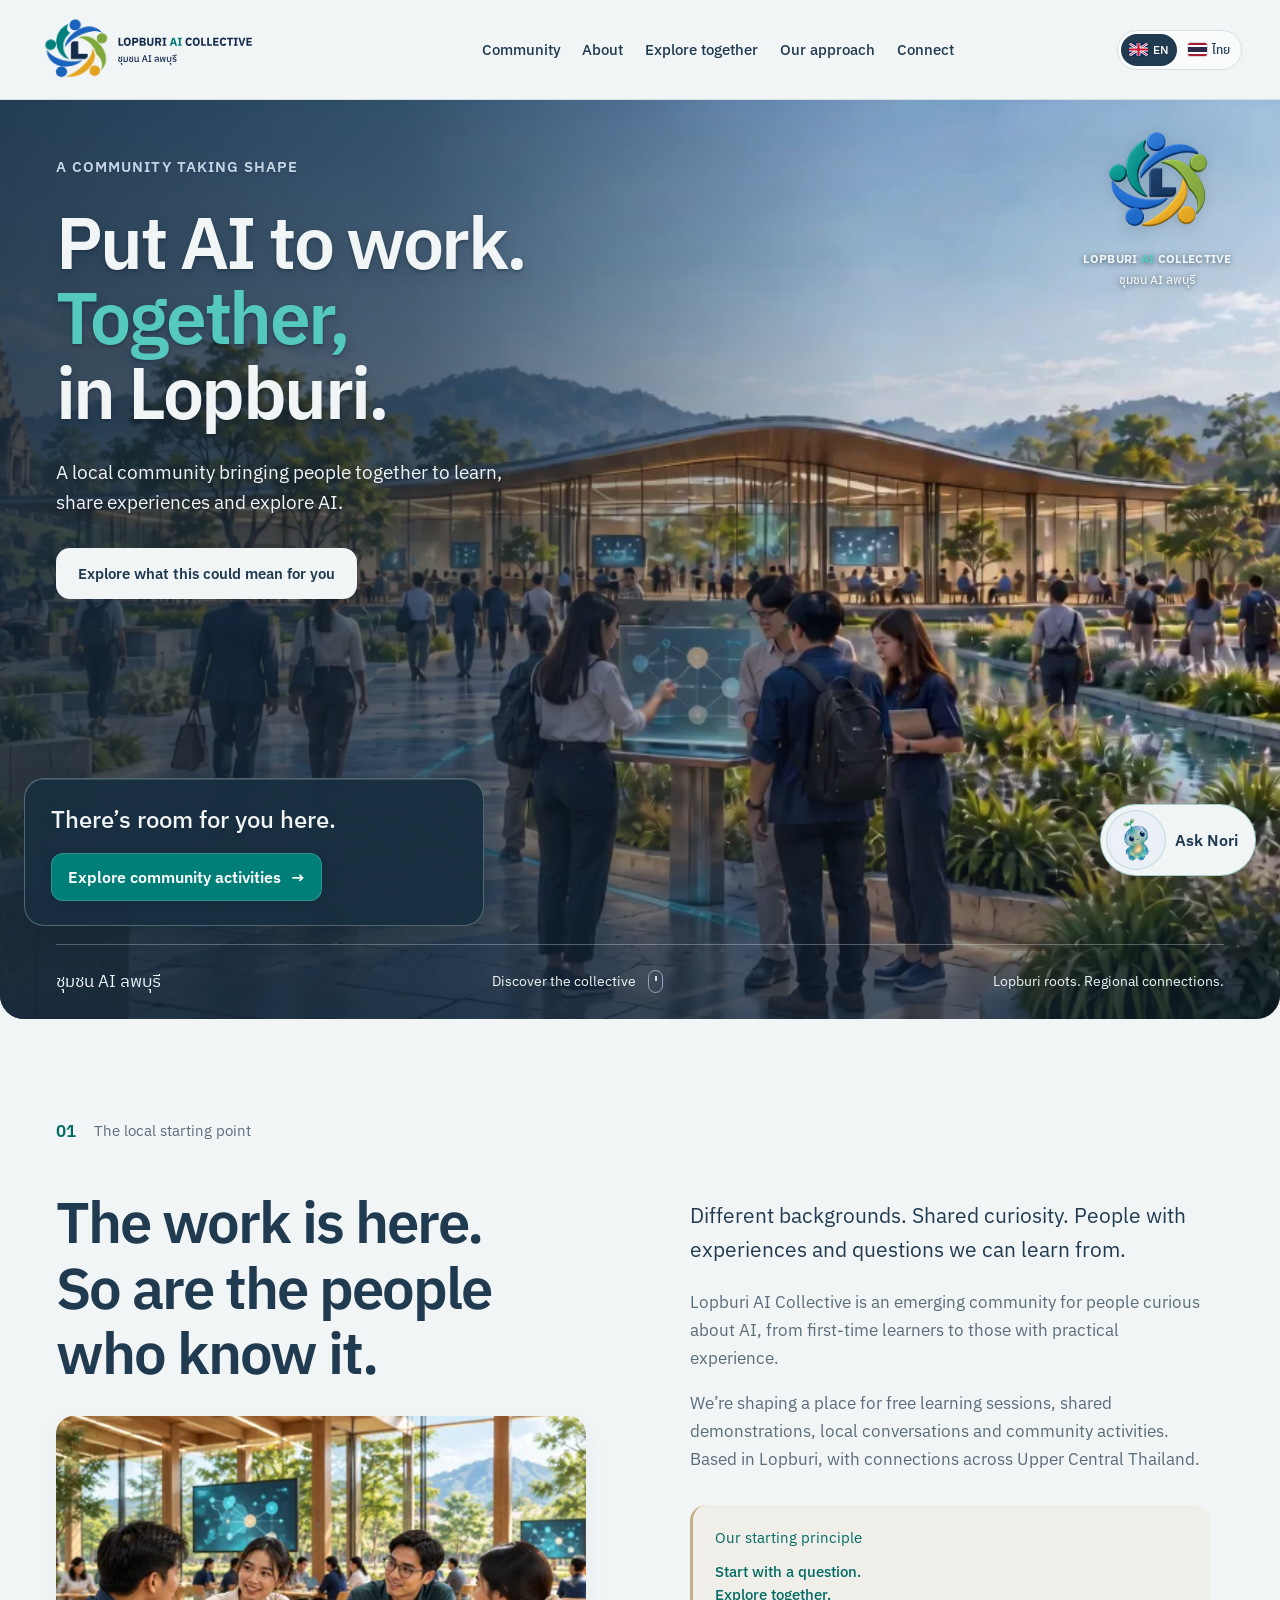
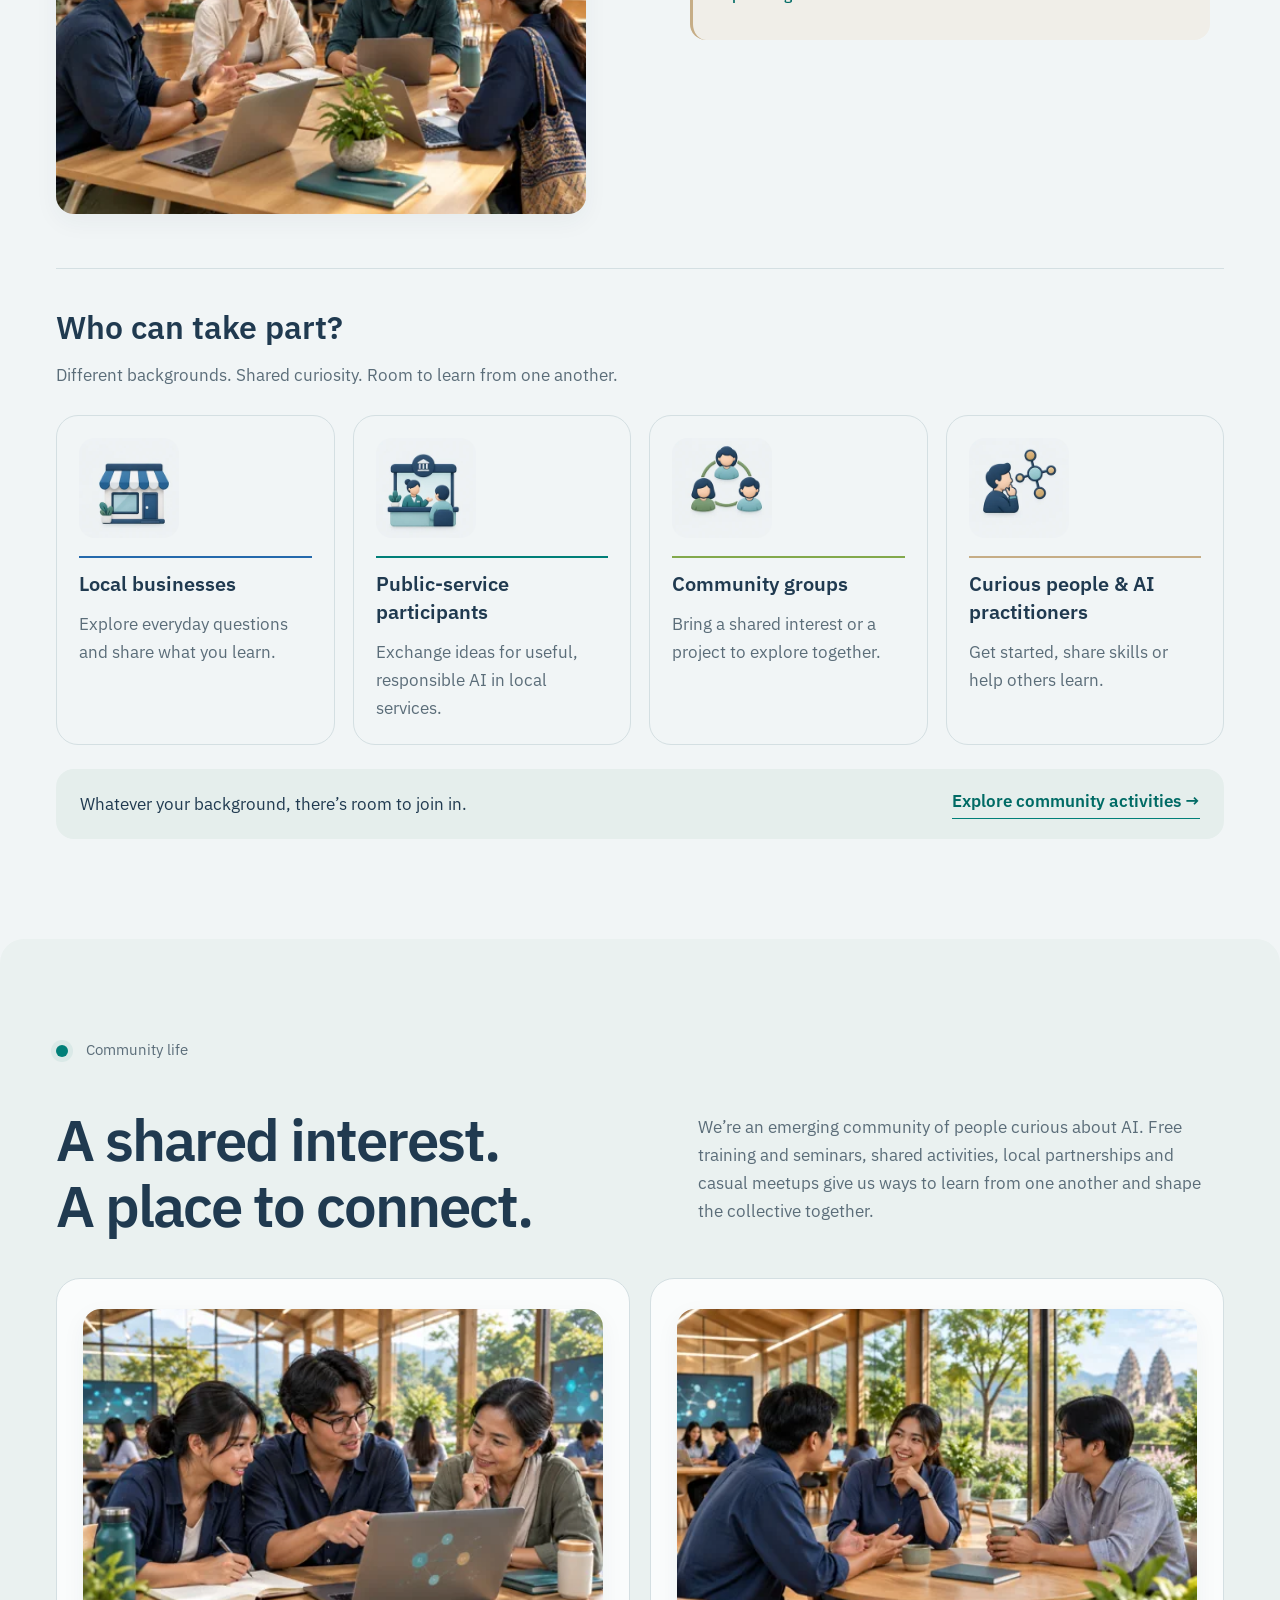
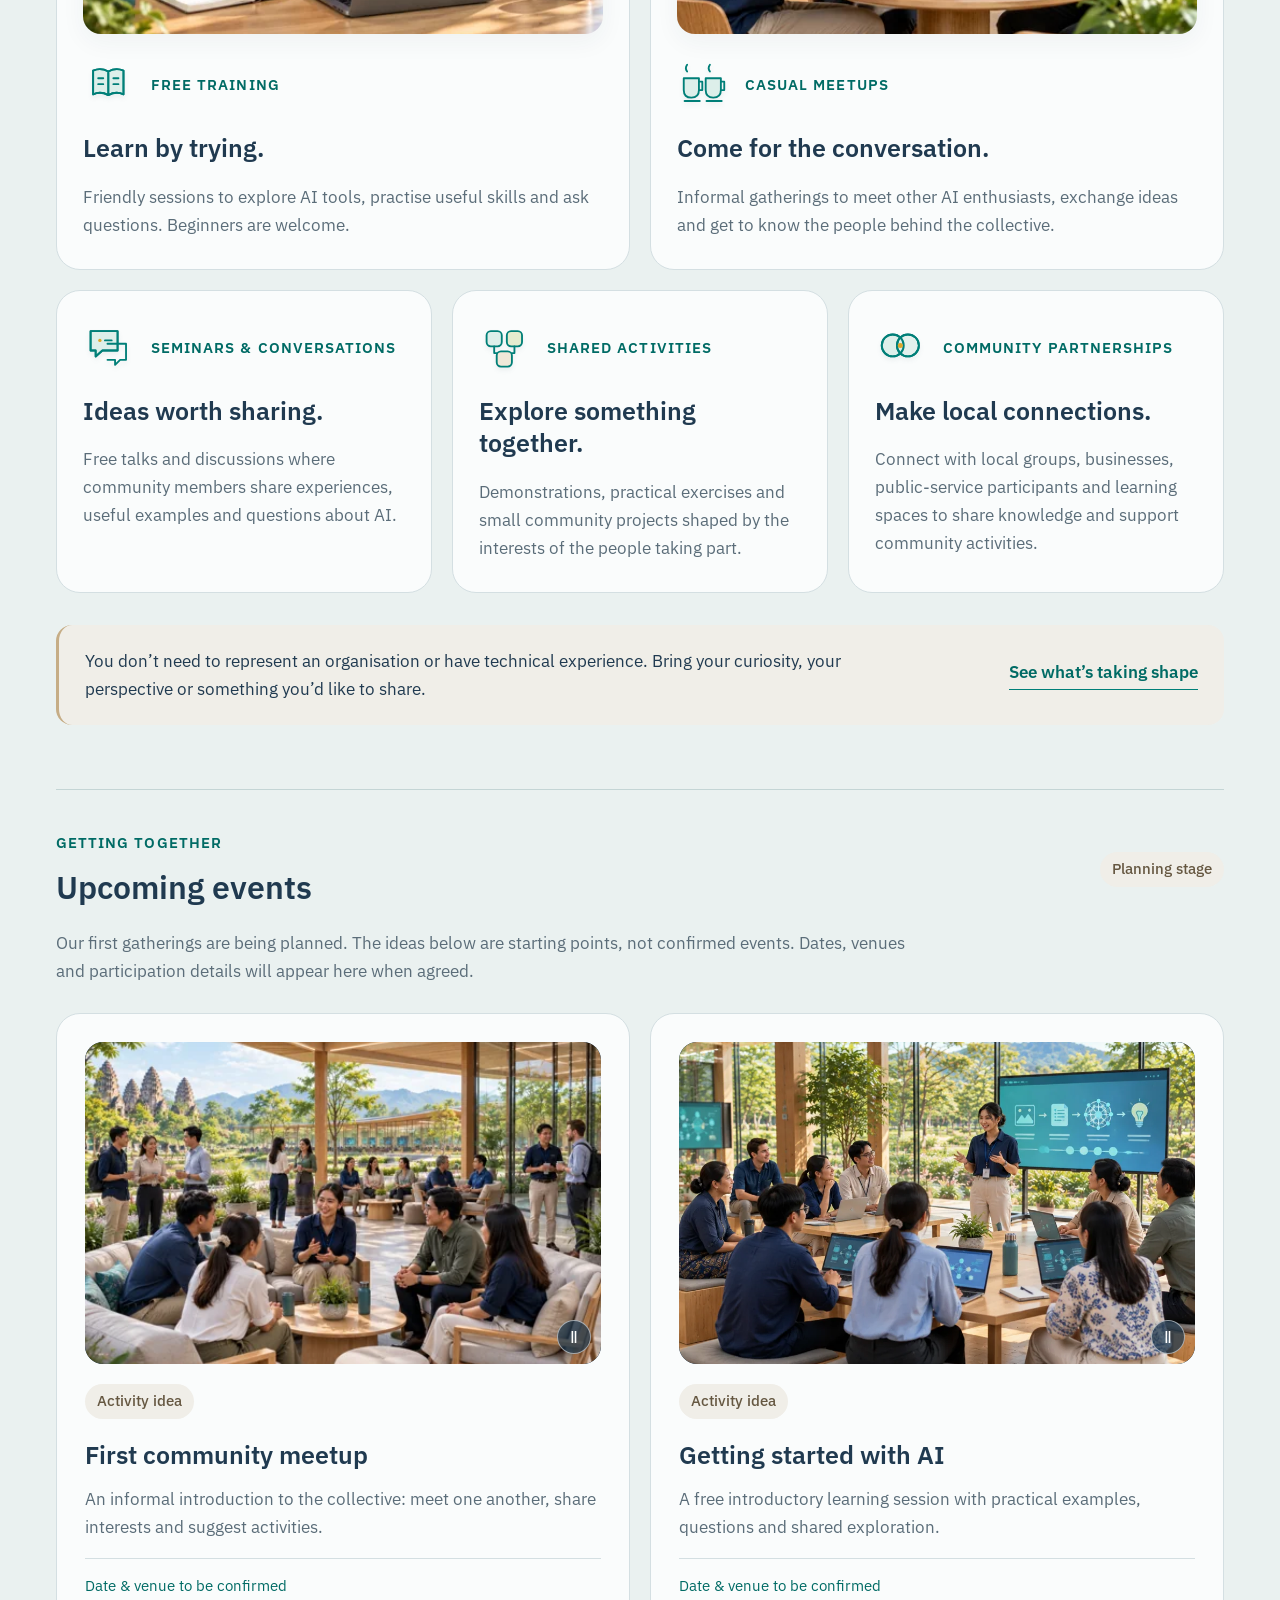
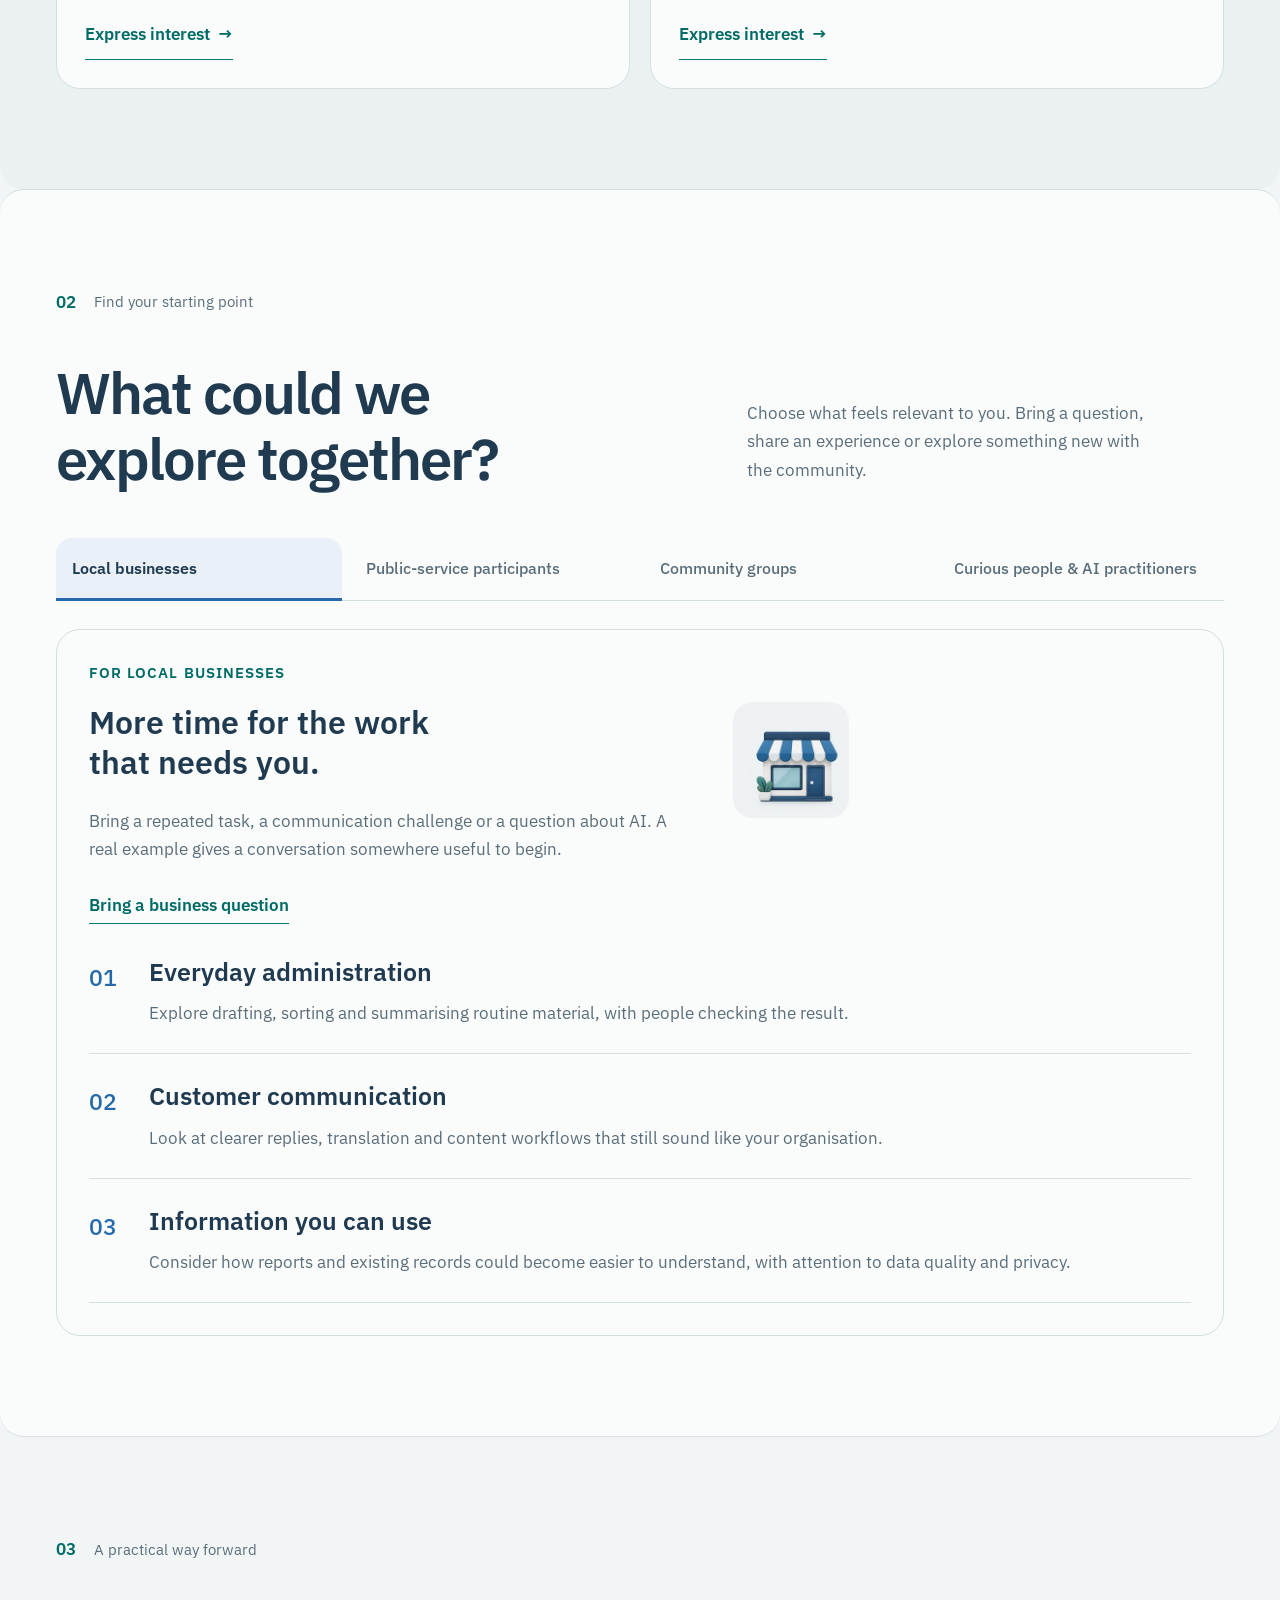
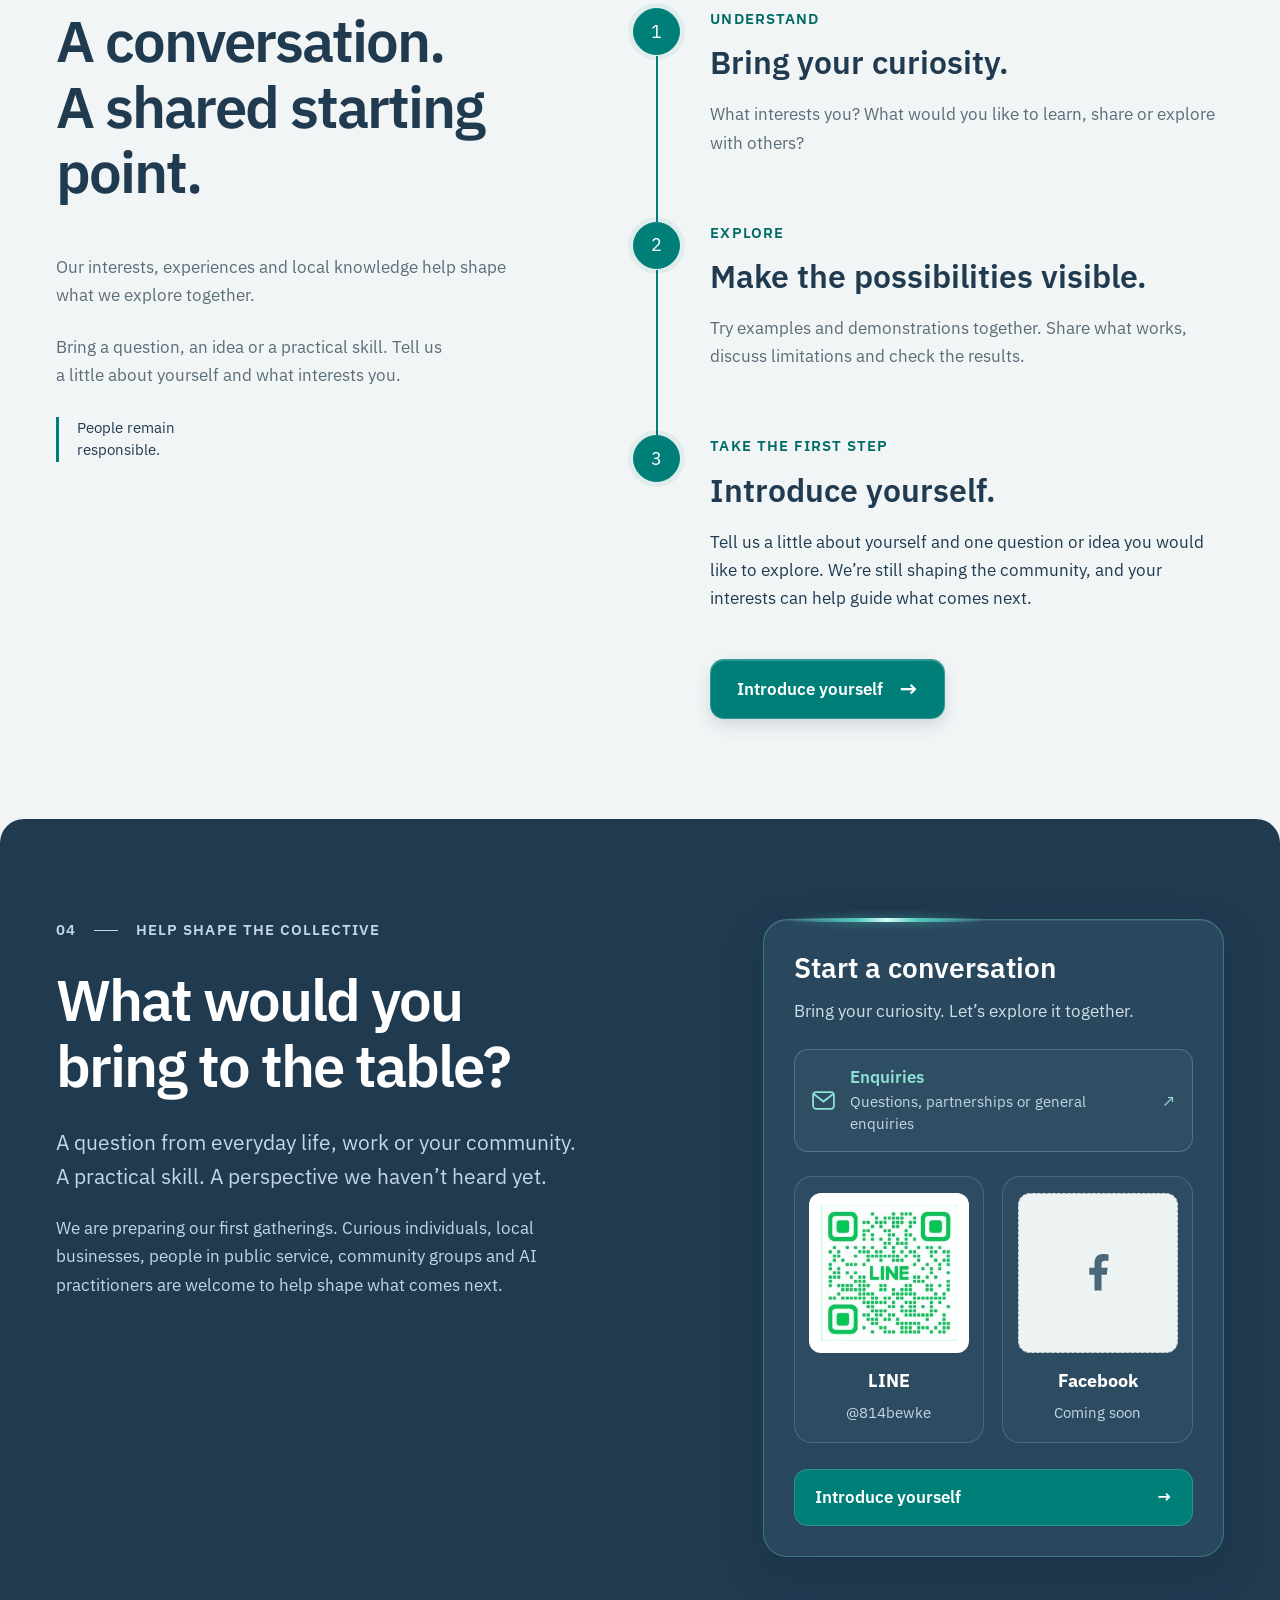
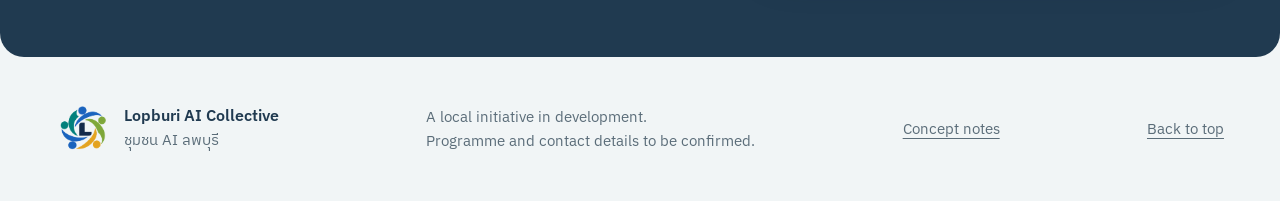
==== index.html @ 7c2ffe08 "Add distinct bilingual enquiries action and email route" ====
<!doctype html>
<!--
# Main website
English/Thai community content, contact dialog and Nori launcher.
Edit this source rather than the standalone review export.
Contact actions prepare email drafts; they do not submit or subscribe visitors.
-->
<html lang="en">
<head>
  <meta charset="utf-8"><meta name="viewport" content="width=device-width,initial-scale=1">
  <meta name="description" content="A working concept for Lopburi AI Collective: a local community connecting business, public service and practical AI experience.">
  <meta name="robots" content="noindex,nofollow"><meta name="theme-color" content="#203A50">
  <title>Lopburi AI Collective — Website concept</title>
  <link rel="icon" href="assets/favicon.svg" type="image/svg+xml"><link rel="stylesheet" href="styles.css?v=12">
  <script id="participation-links" type="application/json">{"business": "", "public": "", "groups": "", "curious": ""}</script>
<script src="script.js" defer></script>
<link rel="stylesheet" href="nori.css">
<script src="nori.js" defer></script>
</head>
<body>
  <a class="skip-link" href="#main"><span data-i18n="copy0">Skip to content</span></a>
  <header class="site-header">
    <a class="brand" href="#top" aria-label="Lopburi AI Collective home"><img src="assets/wordmark-header.svg" width="1600" height="390" alt="Lopburi AI Collective — ชุมชน AI ลพบุรี"><img class="header-symbol" src="assets/footer-symbol.png" width="1254" height="1254" alt=""></a>
    <button class="menu-toggle" aria-expanded="false" aria-controls="navigation"><span data-i18n="copy4">Menu</span></button>
    <nav id="navigation" aria-label="Main navigation"><a href="#community"><span data-i18n="communityNav">Community</span></a><a href="#purpose"><span data-i18n="copy5">About</span></a><a href="#possibilities"><span data-i18n="copy6">Explore together</span></a><a href="#approach"><span data-i18n="copy7">Our approach</span></a><a class="nav-contact" href="#connect"><span data-i18n="copy8">Connect</span></a></nav>
<div class="language-switch" role="group" aria-label="Language / ภาษา"><button type="button" data-language="en" aria-label="English" aria-pressed="true"><svg class="mini-flag" viewBox="0 0 60 40" aria-hidden="true"><rect width="60" height="40" fill="#012169"/><path d="M0 0L60 40M60 0L0 40" stroke="white" stroke-width="8"/><path d="M0 0L60 40M60 0L0 40" stroke="#c8102e" stroke-width="3"/><path d="M30 0V40M0 20H60" stroke="white" stroke-width="12"/><path d="M30 0V40M0 20H60" stroke="#c8102e" stroke-width="7"/></svg><span lang="en">EN</span></button><button type="button" data-language="th" aria-label="ภาษาไทย" aria-pressed="false"><span class="mini-flag thai" aria-hidden="true"></span><span lang="th">ไทย</span></button></div>
  </header>
  <main id="main">
    <div class="hero-journey">
    <section class="hero" id="top" aria-labelledby="hero-title">
      <video class="hero-video" id="hero-video" muted playsinline preload="none" poster="assets/lopburi-ai-hero-v3-poster.webp" aria-hidden="true" tabindex="-1" data-desktop="assets/lopburi-ai-hero-v3-scrub-desktop-hq.mp4" data-mobile="assets/lopburi-ai-hero-v3-scrub-mobile.mp4"></video>
      <div class="hero-inner wrap">
        <div class="hero-copy">
          <p class="eyebrow light"><span data-i18n="copy9">A community taking shape</span></p>
          <h1 id="hero-title"><span class="hero-title-line" data-i18n="heroFirst">Put AI to work.</span><span class="hero-title-line hero-together"><span data-i18n="heroTogether">Together,</span><img class="mobile-relief" src="assets/relief.png" alt="" width="1280" height="1280" aria-hidden="true"></span><span class="hero-title-line" data-i18n="heroLast">in Lopburi.</span></h1>
          <p class="hero-intro"><span data-i18n="copy10">A local community bringing people together to learn, share experiences and explore AI.</span></p>
          <a class="button cream" href="#possibilities"><span data-i18n="copy11">Explore what this could mean for you</span></a>
        </div>
        <div class="hero-art" aria-hidden="true"><img class="relief" src="assets/relief.png" alt="" width="1280" height="1280" fetchpriority="high"><div class="hero-signature"><span class="signature-en" lang="en">LOPBURI <span>AI</span> COLLECTIVE</span><span class="signature-th" lang="th">ชุมชน AI ลพบุรี</span></div></div>
      </div>
      <aside class="hero-arrival" aria-label="Community invitation" hidden><p><span data-i18n="arrivalTitle">There’s room for you here.</span></p><a class="text-link" href="#community"><span data-i18n="arrivalCta">Explore community activities</span> <span aria-hidden="true">→</span></a></aside>
      <div class="hero-bottom wrap"><span lang="th">ชุมชน AI ลพบุรี</span><a href="#purpose"><span data-i18n="copy12">Discover the collective</span> <span class="scroll-cue" aria-hidden="true"></span></a><span><span data-i18n="copy13">Lopburi roots. Regional connections.</span></span></div>
      <div class="hero-motion-controls wrap"><span class="journey-hint"><span data-i18n="copy14">Scroll to step inside</span></span><a class="skip-journey" href="#purpose"><span data-i18n="copy0">Skip to content</span></a><button id="hero-motion" type="button" aria-controls="hero-video" hidden><span data-i18n="copy15">Use still image</span></button><button id="watch-scene" type="button"><span data-i18n="copy16">Watch full scene</span></button></div>
    </section>
    </div>

    <section class="purpose section wrap" id="purpose" aria-labelledby="purpose-title">
      <div class="section-label"><span class="section-number">01</span> <span data-i18n="copy17">The local starting point</span></div>
      <div class="purpose-grid">
        <div class="purpose-visual reveal"><h2 id="purpose-title"><span data-i18n="copy18">The work is here.<br>So are the people<br>who know it.</span></h2><figure class="community-scene"><picture><source media="(max-width:780px)" srcset="assets/community-collaboration-480.webp"><img src="assets/community-collaboration-960.webp" width="960" height="723" alt="Concept illustration of community members sharing ideas around a table in the pavilion." loading="lazy" decoding="async"></picture></figure></div>
        <div class="purpose-copy reveal">
          <p class="lead"><span data-i18n="copy19">Different backgrounds. Shared curiosity. People with experiences and questions we can learn from.</span></p>
          <p><span data-i18n="copy20">Lopburi AI Collective is an emerging community for people curious about AI, from first-time learners to those with practical experience.</span></p>
          <p><span data-i18n="copy21">We’re shaping a place for free learning sessions, shared demonstrations, local conversations and community activities. Based in Lopburi, with connections across Upper Central Thailand.</span></p>
          <div class="purpose-note"><span><span data-i18n="copy22">Our starting principle</span></span><strong><span data-i18n="copy23">Start with a question.<br>Explore together.</span></strong></div>
        </div>
      </div>
      <section class="participation" aria-labelledby="participation-title"><div class="participation-heading reveal"><h3 id="participation-title"><span data-i18n="joinTitle">Who can take part?</span></h3><p><span data-i18n="joinIntro">Different backgrounds. Shared curiosity. Room to learn from one another.</span></p></div><div class="participation-grid"><article class="participation-card reveal category-business" data-participation="business"><img src="assets/invitation-business.webp" width="240" height="240" alt="" loading="lazy" decoding="async"><div><h4><span data-i18n="joinBusiness">Local businesses</span></h4><p><span data-i18n="joinBusinessBody">Explore everyday questions and share what you learn.</span></p></div></article><article class="participation-card reveal category-public" data-participation="public"><img src="assets/invitation-public.webp" width="240" height="240" alt="" loading="lazy" decoding="async"><div><h4><span data-i18n="joinPublic">Public-service participants</span></h4><p><span data-i18n="joinPublicBody">Exchange ideas for useful, responsible AI in local services.</span></p></div></article><article class="participation-card reveal category-groups" data-participation="groups"><img src="assets/invitation-groups.webp" width="240" height="240" alt="" loading="lazy" decoding="async"><div><h4><span data-i18n="joinGroups">Community groups</span></h4><p><span data-i18n="joinGroupsBody">Bring a shared interest or a project to explore together.</span></p></div></article><article class="participation-card reveal category-curious" data-participation="curious"><img src="assets/invitation-curious.webp" width="240" height="240" alt="" loading="lazy" decoding="async"><div><h4><span data-i18n="joinCurious">Curious people & AI practitioners</span></h4><p><span data-i18n="joinCuriousBody">Get started, share skills or help others learn.</span></p></div></article></div><div class="participation-invitation reveal"><p><span data-i18n="joinWelcome">Whatever your background, there’s room to join in.</span></p><a class="text-link" href="#community"><span data-i18n="joinCta">Explore community activities</span> <span aria-hidden="true">→</span></a></div></section>
    </section>

    <section class="community section" id="community" aria-labelledby="community-title">
      <div class="wrap">
        <div class="section-label reveal"><span class="community-dot" aria-hidden="true"></span><span data-i18n="communityLabel">Community life</span></div>
        <div class="section-heading reveal"><h2 id="community-title"><span data-i18n="communityTitle">A shared interest.<br>A place to connect.</span></h2><p><span data-i18n="communityIntro">We’re an emerging community of people curious about AI. Free training and seminars, shared activities, local partnerships and casual meetups give us ways to learn from one another and shape the collective together.</span></p></div>
        <div class="community-grid"><article class="community-card reveal"><figure class="community-scene"><picture><source media="(max-width:780px)" srcset="assets/community-learning-480.webp"><img src="assets/community-learning-960.webp" width="960" height="723" alt="Concept illustration of Thai adults learning together with a laptop and notebook." loading="lazy" decoding="async"></picture></figure><div class="community-card-label"><div class="community-icon" aria-hidden="true"><svg viewBox="0 0 64 64" fill="none" stroke="#007F78" stroke-width="2.2" stroke-linecap="round" stroke-linejoin="round"><path d="M12 15q9-4 18 1v28q-9-5-18-1zm36 0q-9-4-18 1v28q9-5 18-1z" fill="#DDEFEA"/><path d="M12 15q9-4 18 1v28q-9-5-18-1zm36 0q-9-4-18 1v28q9-5 18-1z"/><path d="M18 24h6m-6 7h6m12-7h6m-6 7h6"/></svg></div><p class="eyebrow"><span data-i18n="trainingLabel">Free training</span></p></div><h3><span data-i18n="trainingTitle">Learn by trying.</span></h3><p><span data-i18n="trainingBody">Friendly sessions to explore AI tools, practise useful skills and ask questions. Beginners are welcome.</span></p></article><article class="community-card reveal"><div class="community-card-label"><div class="community-icon" aria-hidden="true"><svg viewBox="0 0 64 64" fill="none" stroke="#007F78" stroke-width="2.2" stroke-linecap="round" stroke-linejoin="round"><path d="M9 12h32v23H23l-8 7v-7H9z" fill="#DDEFEA"/><path d="M9 12h32v23H23l-8 7v-7H9z"/><path d="M29 27h22v19h-7l-6 6v-6h-9"/><circle cx="20" cy="23" r="2" fill="#DDA62A" stroke="none"/><path d="M26 23h8"/></svg></div><p class="eyebrow"><span data-i18n="seminarsLabel">Seminars & conversations</span></p></div><h3><span data-i18n="seminarsTitle">Ideas worth sharing.</span></h3><p><span data-i18n="seminarsBody">Free talks and discussions where community members share experiences, useful examples and questions about AI.</span></p></article><article class="community-card reveal"><div class="community-card-label"><div class="community-icon" aria-hidden="true"><svg viewBox="0 0 64 64" fill="none" stroke="#007F78" stroke-width="2.2" stroke-linecap="round" stroke-linejoin="round"><rect x="9" y="12" width="18" height="18" rx="5" fill="#DDEFEA"/><rect x="33" y="12" width="18" height="18" rx="5" fill="#E4ECCF"/><rect x="21" y="36" width="18" height="18" rx="5" fill="#F0E8D8"/><path d="M18 30v8h3m21-8v8h-3"/></svg></div><p class="eyebrow"><span data-i18n="activitiesLabel">Shared activities</span></p></div><h3><span data-i18n="activitiesTitle">Explore something together.</span></h3><p><span data-i18n="activitiesBody">Demonstrations, practical exercises and small community projects shaped by the interests of the people taking part.</span></p></article><article class="community-card reveal"><div class="community-card-label"><div class="community-icon" aria-hidden="true"><svg viewBox="0 0 64 64" fill="none" stroke="#007F78" stroke-width="2.2" stroke-linecap="round" stroke-linejoin="round"><circle cx="21" cy="29" r="13" fill="#DDEFEA"/><circle cx="39" cy="29" r="13" fill="#DDEFEA" fill-opacity=".7"/><circle cx="21" cy="29" r="13"/><circle cx="39" cy="29" r="13"/><circle cx="30" cy="29" r="3" fill="#DDA62A" stroke="none"/></svg></div><p class="eyebrow"><span data-i18n="partnershipsLabel">Community partnerships</span></p></div><h3><span data-i18n="partnershipsTitle">Make local connections.</span></h3><p><span data-i18n="partnershipsBody">Connect with local groups, businesses, public-service participants and learning spaces to share knowledge and support community activities.</span></p></article><article class="community-card reveal"><figure class="community-scene"><picture><source media="(max-width:780px)" srcset="assets/community-meetup-480.webp"><img src="assets/community-meetup-960.webp" width="960" height="723" alt="Concept illustration of a relaxed community conversation in the pavilion." loading="lazy" decoding="async"></picture></figure><div class="community-card-label"><div class="community-icon" aria-hidden="true"><svg viewBox="0 0 64 64" fill="none" stroke="#007F78" stroke-width="2.2" stroke-linecap="round" stroke-linejoin="round"><path d="M8 24h18v14q0 9-9 9t-9-9zm26 0h18v14q0 9-9 9t-9-9z" fill="#DDEFEA"/><path d="M26 28h4v10h-4M52 28h4v10h-4M12 16q-3-4 0-8m27 8q-3-4 0-8"/><path d="M9 51h18m8 0h18"/></svg></div><p class="eyebrow"><span data-i18n="meetupsLabel">Casual meetups</span></p></div><h3><span data-i18n="meetupsTitle">Come for the conversation.</span></h3><p><span data-i18n="meetupsBody">Informal gatherings to meet other AI enthusiasts, exchange ideas and get to know the people behind the collective.</span></p></article></div>
        <div class="community-welcome reveal"><p><span data-i18n="communityWelcome">You don’t need to represent an organisation or have technical experience. Bring your curiosity, your perspective or something you’d like to share.</span></p><a class="text-link" href="#community-events"><span data-i18n="communityEventsLink">See what’s taking shape</span></a></div>
        <div class="community-events" id="community-events" aria-labelledby="events-title">
          <div class="events-heading reveal"><div><p class="eyebrow"><span data-i18n="eventsLabel">Getting together</span></p><h3 id="events-title"><span data-i18n="eventsTitle">Upcoming events</span></h3></div><span class="planning-badge"><span data-i18n="eventsPlanning">Planning stage</span></span></div>
          <p class="events-note reveal"><span data-i18n="eventsNote">Our first gatherings are being planned. The ideas below are starting points, not confirmed events. Dates, venues and participation details will appear here when agreed.</span></p>
          <div class="event-grid"><article class="event-card reveal"><figure class="community-scene event-scene"><div class="event-media"><video class="event-loop" data-loop-src="assets/event-meetup-loop.mp4" muted loop playsinline preload="none" aria-hidden="true"></video><button class="event-loop-toggle" type="button" aria-label="Pause animation" hidden>Ⅱ</button><picture><source media="(max-width:780px)" srcset="assets/event-meetup-480.webp"><img src="assets/event-meetup-960.webp" width="960" height="723" alt="Concept illustration of a diverse community gathering on the pavilion terrace." loading="lazy" decoding="async"></picture></div></figure><span class="event-status"><span data-i18n="eventIdea">Activity idea</span></span><h4><span data-i18n="firstMeetTitle">First community meetup</span></h4><p><span data-i18n="firstMeetBody">An informal introduction to the collective: meet one another, share interests and suggest activities.</span></p><div class="event-pending"><span data-i18n="eventDetails">Date & venue to be confirmed</span></div><a class="text-link event-interest" href="mailto:lopburiaicollective@gmail.com?subject=Interest%20in%20community%20activities" data-event-interest><span data-i18n="eventInterest">Express interest</span> <span aria-hidden="true">→</span></a></article><article class="event-card reveal"><figure class="community-scene event-scene"><div class="event-media"><video class="event-loop" data-loop-src="assets/event-learning-loop.mp4" muted loop playsinline preload="none" aria-hidden="true"></video><button class="event-loop-toggle" type="button" aria-label="Pause animation" hidden>Ⅱ</button><picture><source media="(max-width:780px)" srcset="assets/event-learning-480.webp"><img src="assets/event-learning-960.webp" width="960" height="723" alt="Concept illustration of a beginner AI learning session led by a Thai facilitator." loading="lazy" decoding="async"></picture></div></figure><span class="event-status"><span data-i18n="eventIdea">Activity idea</span></span><h4><span data-i18n="firstTrainingTitle">Getting started with AI</span></h4><p><span data-i18n="firstTrainingBody">A free introductory learning session with practical examples, questions and shared exploration.</span></p><div class="event-pending"><span data-i18n="eventDetails">Date & venue to be confirmed</span></div><a class="text-link event-interest" href="mailto:lopburiaicollective@gmail.com?subject=Interest%20in%20community%20activities" data-event-interest><span data-i18n="eventInterest">Express interest</span> <span aria-hidden="true">→</span></a></article></div></div></div></section>

    <section class="possibilities section" id="possibilities" aria-labelledby="possibilities-title">
      <div class="wrap">
        <div class="section-label"><span class="section-number">02</span> <span data-i18n="copy28">Find your starting point</span></div>
        <div class="section-heading reveal"><h2 id="possibilities-title"><span data-i18n="copy29">What could we<br>explore together?</span></h2><p><span data-i18n="copy30">Choose what feels relevant to you. Bring a question, share an experience or explore something new with the community.</span></p></div>
        <div class="audience-tabs" role="tablist" aria-label="Community perspectives">
          <button id="tab-business" role="tab" aria-selected="true" aria-controls="panel-business" tabindex="0"><span data-i18n="copy31">Local businesses</span></button>
          <button id="tab-public" role="tab" aria-selected="false" aria-controls="panel-public" tabindex="-1"><span data-i18n="copy32">Public-service participants</span></button>
          <button id="tab-community" role="tab" aria-selected="false" aria-controls="panel-community" tabindex="-1"><span data-i18n="copy33">Community groups</span></button>
<button id="tab-curious" role="tab" aria-selected="false" aria-controls="panel-curious" tabindex="-1"><span data-i18n="curiousTab">Curious people & AI practitioners</span></button>
        </div>
        <div class="audience-panel" id="panel-business" role="tabpanel" aria-labelledby="tab-business" tabindex="0">
          <div class="panel-intro"><img class="panel-category-icon" src="assets/invitation-business.webp" width="240" height="240" alt="" loading="lazy" decoding="async"><p class="eyebrow"><span data-i18n="copy34">For local businesses</span></p><h3><span data-i18n="copy35">More time for the work<br>that needs you.</span></h3><p><span data-i18n="copy36">Bring a repeated task, a communication challenge or a question about AI. A real example gives a conversation somewhere useful to begin.</span></p><a class="text-link" href="#connect"><span data-i18n="copy37">Bring a business question</span></a></div>
          <ol class="use-cases"><li><span class="case-number">01</span><div><h4><span data-i18n="copy38">Everyday administration</span></h4><p><span data-i18n="copy39">Explore drafting, sorting and summarising routine material, with people checking the result.</span></p></div></li><li><span class="case-number">02</span><div><h4><span data-i18n="copy40">Customer communication</span></h4><p><span data-i18n="copy41">Look at clearer replies, translation and content workflows that still sound like your organisation.</span></p></div></li><li><span class="case-number">03</span><div><h4><span data-i18n="copy42">Information you can use</span></h4><p><span data-i18n="copy43">Consider how reports and existing records could become easier to understand, with attention to data quality and privacy.</span></p></div></li></ol>
        </div>
        <div class="audience-panel" id="panel-public" role="tabpanel" aria-labelledby="tab-public" tabindex="0" hidden>
          <div class="panel-intro"><img class="panel-category-icon" src="assets/invitation-public.webp" width="240" height="240" alt="" loading="lazy" decoding="async"><p class="eyebrow"><span data-i18n="copy44">For public service teams</span></p><h3><span data-i18n="copy45">Useful exploration.<br>Clear responsibility.</span></h3><p><span data-i18n="copy46">Begin with a service need and the boundaries that matter. Officers and subject experts can bring the context that a technology demonstration alone cannot provide.</span></p><a class="text-link" href="#connect"><span data-i18n="copy47">Bring a public service question</span></a></div>
          <ol class="use-cases"><li><span class="case-number">01</span><div><h4><span data-i18n="copy48">Accessible public information</span></h4><p><span data-i18n="copy49">Explore clearer explanations, translation and navigation of information already approved for public use.</span></p></div></li><li><span class="case-number">02</span><div><h4><span data-i18n="copy50">Routine internal workflows</span></h4><p><span data-i18n="copy51">Discuss drafting and summarising using permitted material, with review and accountability built into the process.</span></p></div></li><li><span class="case-number">03</span><div><h4><span data-i18n="copy52">Responsible adoption</span></h4><p><span data-i18n="copy53">Compare privacy, reliability and oversight considerations before choosing a small, low-risk experiment.</span></p></div></li></ol>
        </div>
        <div class="audience-panel" id="panel-community" role="tabpanel" aria-labelledby="tab-community" tabindex="0" hidden>
          <div class="panel-intro"><img class="panel-category-icon" src="assets/invitation-groups.webp" width="240" height="240" alt="" loading="lazy" decoding="async"><p class="eyebrow"><span data-i18n="copy54">For community groups</span></p><h3><span data-i18n="copy55">Shared interests.<br>Local possibilities.</span></h3><p><span data-i18n="copy56">Bring a community question or a project idea. Explore how AI might support the people, activities and connections that matter to your group.</span></p><a class="text-link" href="#connect"><span data-i18n="copy57">Share a community idea</span></a></div>
          <ol class="use-cases"><li><span class="case-number">01</span><div><h4><span data-i18n="copy58">Community communication</span></h4><p><span data-i18n="copy59">Explore translation, information access and the routine coordination work that uses volunteer time.</span></p></div></li><li><span class="case-number">02</span><div><h4><span data-i18n="copy60">Planning activities together</span></h4><p><span data-i18n="copy61">Try ideas for organising gatherings, preparing useful materials and making participation easier.</span></p></div></li><li><span class="case-number">03</span><div><h4><span data-i18n="copy62">Small community projects</span></h4><p><span data-i18n="copy63">Start with a shared local question and explore a small project using non-sensitive sample material.</span></p></div></li></ol>
        </div><div class="audience-panel" id="panel-curious" role="tabpanel" aria-labelledby="tab-curious" tabindex="0" hidden><div class="panel-intro"><img class="panel-category-icon" src="assets/invitation-curious.webp" width="240" height="240" alt="" loading="lazy" decoding="async"><p class="eyebrow"><span data-i18n="curiousLabel">For beginners and experienced members</span></p><h3><span data-i18n="curiousTitle">Start with curiosity.<br>Learn by sharing.</span></h3><p><span data-i18n="curiousBody">You do not need a technical background. Ask a first question, practise alongside others or share a skill that helps someone get started.</span></p><a class="text-link" href="#community-events"><span data-i18n="curiousCta">Find a learning activity</span></a></div><ol class="use-cases"><li><span class="case-number">01</span><div><h4><span data-i18n="curiousOne">Getting started</span></h4><p><span data-i18n="curiousOneBody">Try everyday AI tools in friendly sessions, with time for questions and checking the results.</span></p></div></li><li><span class="case-number">02</span><div><h4><span data-i18n="curiousTwo">Sharing practical skills</span></h4><p><span data-i18n="curiousTwoBody">Bring a useful example, explain what you learned and help another member try it.</span></p></div></li><li><span class="case-number">03</span><div><h4><span data-i18n="curiousThree">Exploring and experimenting</span></h4><p><span data-i18n="curiousThreeBody">Explore a demonstration or a small prototype together, including its limits and where human judgement matters.</span></p></div></li></ol></div>
      </div>
    </section>

    <section class="approach section wrap" id="approach" aria-labelledby="approach-title">
      <div class="section-label"><span class="section-number">03</span> <span data-i18n="copy64">A practical way forward</span></div>
      <div class="approach-grid">
        <div class="approach-heading reveal"><h2 id="approach-title"><span data-i18n="copy65">A conversation.<br>A shared starting point.</span></h2><p><span data-i18n="copy66">Our interests, experiences and local knowledge help shape what we explore together.</span></p><p class="approach-invite"><span data-i18n="contactInvite">Bring a question, an idea or a practical skill. Tell us a little about yourself and what interests you.</span></p><button class="button teal" type="button" data-contact-open><span data-i18n="contactCTA">Introduce yourself</span></button><div class="approach-stamp"><span data-i18n="copy67">People remain<br>responsible.</span></div></div>
        <ol class="journey">
          <li class="reveal"><span class="journey-index">1</span><div><p class="eyebrow"><span data-i18n="copy68">Understand</span></p><h3><span data-i18n="copy69">Bring your curiosity.</span></h3><p><span data-i18n="copy70">What interests you? What would you like to learn, share or explore with others?</span></p></div></li>
          <li class="reveal"><span class="journey-index">2</span><div><p class="eyebrow"><span data-i18n="copy71">Explore</span></p><h3><span data-i18n="copy72">Make the possibilities visible.</span></h3><p><span data-i18n="copy73">Try examples and demonstrations together. Share what works, discuss limitations and check the results.</span></p></div></li>
          <li class="reveal"><span class="journey-index">3</span><div><p class="eyebrow"><span data-i18n="copy74">Take the first step</span></p><h3><span data-i18n="copy75">Introduce yourself.</span></h3><p><span data-i18n="copy76">Tell us a little about yourself and one question or idea you would like to explore. We’re still shaping the community, and your interests can help guide what comes next.</span></p><button class="button teal step-contact" type="button" data-contact-open><span data-i18n="contactCTA">Introduce yourself</span></button></div></li>
        </ol>
      </div>
    </section>

    <section class="invitation section" id="connect" aria-labelledby="connect-title">
      <div class="wrap invitation-grid">
        <div class="reveal"><p class="eyebrow light">04 <span class="small-rule"></span> <span data-i18n="copy77">Help shape the collective</span></p><h2 id="connect-title"><span data-i18n="copy78">What would you<br>bring to the table?</span></h2><p class="invite-intro"><span data-i18n="copy79">A question from everyday life, work or your community. A practical skill. A perspective we haven’t heard yet.</span></p><p><span data-i18n="copy80">We are preparing our first gatherings. Curious individuals, local businesses, people in public service, community groups and AI practitioners are welcome to help shape what comes next.</span></p></div>
        <div class="contact-detail reveal contact-raised"><h3><span data-i18n="copy81">Start a conversation</span></h3><p class="raised-welcome"><span data-i18n="contactRaisedWelcome">Bring your curiosity. Let’s explore it together.</span></p><a class="raised-email enquiries-action" href="mailto:lopburiaicollective+enquiries@gmail.com?subject=Lopburi%20AI%20Collective%20%E2%80%94%20Enquiry"><svg viewBox="0 0 24 24" aria-hidden="true"><rect x="2" y="4" width="20" height="16" rx="3"/><path d="m3 6 9 7 9-7"/></svg><span><strong data-i18n="enquiriesTitle">Enquiries</strong><small data-i18n="enquiriesDescription">Questions, partnerships or general enquiries</small></span><span aria-hidden="true">↗</span></a><div class="raised-socials"><a class="raised-social line-contact" href="https://line.me/R/ti/p/%40814bewke" aria-label="Open Lopburi AI Collective on LINE / เปิด LINE ของชุมชน AI ลพบุรี"><div class="line-qr-frame"><img src="assets/line-qr.png" width="216" height="216" alt="" loading="lazy"></div><strong>LINE</strong><small>@814bewke</small></a><div class="raised-social facebook-contact" data-facebook-card><div class="facebook-icon-frame"><svg viewBox="0 0 24 24" aria-hidden="true"><path fill="currentColor" d="M14 22v-9h3l.5-4H14V7c0-1.2.4-2 2-2h2V1.5c-.5-.1-1.8-.3-3.2-.3C11.5 1.2 10 3.2 10 6.7V9H7v4h3v9z"/></svg></div><strong>Facebook</strong><small><span data-i18n="facebookComing">Coming soon</span></small></div></div><button class="button raised-introduction" id="brief-button"><span data-i18n="copy85">Introduce yourself</span><span aria-hidden="true">→</span></button></div>
      </div>
    </section>
  </main>
  <footer class="site-footer wrap reveal"><a class="footer-brand" href="#top" aria-label="Lopburi AI Collective — back to top"><img src="assets/footer-symbol.png" width="1254" height="1254" alt=""><span class="footer-brand-names"><strong lang="en">Lopburi AI Collective</strong><span lang="th">ชุมชน AI ลพบุรี</span></span></a><p><span data-i18n="copy86">A local initiative in development.<br>Programme and contact details to be confirmed.</span></p><a href="proposal.html"><span data-i18n="copy87">Concept notes</span></a><a href="#top"><span data-i18n="copy88">Back to top</span></a></footer>
  <dialog id="scene-dialog" aria-labelledby="scene-title">
    <form method="dialog" class="dialog-head"><button aria-label="Close scene"><span data-i18n="copy89">Close</span></button></form>
    <h2 id="scene-title"><span data-i18n="copy90">Step into the collective</span></h2>
    <video id="full-scene" controls playsinline preload="none" poster="assets/lopburi-ai-hero-v3-poster.webp" data-src="assets/lopburi-ai-hero-v3-desktop.mp4" aria-label="A silent journey through the Lopburi AI Collective pavilion"></video>
  </dialog>
  <dialog id="brief-dialog" class="contact-card" aria-labelledby="brief-title">
    <form method="dialog" class="dialog-head"><button aria-label="Close introduction template"><span data-i18n="copy89">Close</span></button></form>
    <div class="contact-card-brand"><img src="assets/relief.png" width="1254" height="1254" alt=""><div><strong lang="en">Lopburi AI Collective</strong><span lang="th">ชุมชน AI ลพบุรี</span></div></div>
    <h2 id="brief-title"><span data-i18n="copy91">Start a conversation</span></h2>
    <p><span data-i18n="contactInvite">Bring a question, an idea or a practical skill. Tell us a little about yourself and what interests you.</span></p>
    <p class="contact-draft-note"><span data-i18n="copy92">Prepare your introduction here, then open it in your email app to send. You can also contact us directly by email or LINE.</span></p>
    <form id="contact-form">
      <div class="contact-fields">
        <div><label for="contact-name"><span data-i18n="contactName">Your name</span></label><input id="contact-name" name="name" autocomplete="name" maxlength="120" required></div>
        <div><label for="contact-email"><span data-i18n="contactEmail">Email address</span></label><input id="contact-email" name="email" type="email" autocomplete="email" maxlength="254" required><small><span data-i18n="emailPurpose">Include an address we can reply to. You choose when to send from your email app.</span></small></div>
        <div class="field-wide"><label for="contact-organisation"><span data-i18n="contactOrganisation">Organisation, business or community (optional)</span></label><input id="contact-organisation" name="organisation" autocomplete="organization" maxlength="160"></div>
        <div class="field-wide"><label for="brief-text"><span data-i18n="copy93">One question or idea you would like to explore</span></label><textarea id="brief-text" name="question" rows="4" maxlength="1200" required></textarea></div>
      </div>
      <div class="mailing-optin"><label for="contact-updates"><input id="contact-updates" name="updates" type="checkbox"><span data-i18n="updatesOptIn">Keep me updated about Lopburi AI Collective events, learning resources and community news.</span></label><small><span data-i18n="updatesHelp">Optional. Your choice is included in your email draft and reaches us only when you send it. You can ask us to stop updates by email or LINE.</span></small></div>
      <p class="contact-local-note"><span data-i18n="contactLocal">Preparing this card keeps your details in this tab. Opening an email draft passes them to your email app; you review and send it there.</span></p>
      <button class="button teal" type="submit"><span data-i18n="prepareCard">Prepare introduction</span></button>
    </form>
    <section id="contact-ready" class="contact-ready" hidden tabindex="-1" aria-labelledby="contact-thanks">
      <h3 id="contact-thanks"><span data-i18n="contactThanks">Your introduction is ready.</span></h3>
      <p><span data-i18n="contactPrepared">Open the email draft, review it and send it from your email app. Nothing has been sent yet; you can also save or edit your introduction.</span></p>
      <pre id="contact-summary"></pre>
      <div class="contact-ready-actions"><a class="button teal" id="email-introduction" href="mailto:lopburiaicollective+newmembers@gmail.com"><span data-i18n="emailIntroduction">Email your introduction</span></a><button class="button teal" type="button" id="download-brief"><span data-i18n="copy94">Save introduction as text</span></button><button class="button contact-edit" type="button" id="edit-contact"><span data-i18n="editCard">Edit details</span></button></div>
    </section>
    <p class="dialog-status" id="brief-status" aria-live="polite"></p>
    <div class="contact-channels"><div class="email-placeholder"><strong><span data-i18n="projectEmail">Project email</span></strong><a class="project-email-link" href="mailto:lopburiaicollective@gmail.com?subject=Hello%20Lopburi%20AI%20Collective">lopburiaicollective@gmail.com</a></div><div class="qr-placeholder-grid"><a class="qr-placeholder dialog-line-link" href="https://line.me/R/ti/p/%40814bewke" aria-label="Open Lopburi AI Collective on LINE / เปิด LINE ของชุมชน AI ลพบุรี"><div class="line-qr-frame"><img src="assets/line-qr.png" width="216" height="216" alt="" loading="lazy"></div><strong>LINE</strong><small>@814bewke</small></a><div class="qr-placeholder"><div class="qr-empty" aria-hidden="true">＋</div><strong>Facebook</strong><small><span data-i18n="qrPending">QR code to be added</span></small></div></div></div>
  </dialog>

  <button id="nori-launcher" class="nori-launcher" type="button" aria-controls="nori-panel" aria-expanded="false" aria-label="Ask Nori">
    <span class="nori-art"><img src="assets/nori-still.webp" width="320" height="320" alt=""><video id="nori-idle" src="assets/nori-idle.mp4" muted playsinline preload="none" aria-hidden="true" hidden></video></span><span id="nori-launcher-label">Ask Nori</span>
  </button>
  <section id="nori-panel" class="nori-panel" role="dialog" aria-labelledby="nori-title" hidden>
    <header class="nori-head"><span class="nori-art"><img src="assets/nori-still.webp" width="320" height="320" alt=""><video id="nori-wave" src="assets/nori-wave.mp4" muted playsinline preload="none" aria-hidden="true" hidden></video></span><div><h2 id="nori-title">Ask Nori</h2><p id="nori-demo">FAQ demo · community information</p></div><button id="nori-close" type="button" aria-label="Close Nori">×</button></header>
    <p id="nori-greeting" class="nori-greeting"></p>
    <div id="nori-suggestions" class="nori-suggestions" aria-label="FAQ"></div>
    <div id="nori-messages" class="nori-messages" role="log" aria-live="polite" aria-relevant="additions"></div>
    <div class="nori-reset-row"><button id="nori-reset" type="button">Start again</button><span id="nori-status" role="status"></span></div>
    <form id="nori-form" class="nori-form"><label id="nori-input-label" for="nori-input">Your question</label><div><input id="nori-input" type="text" maxlength="500" autocomplete="off"><button id="nori-send" type="submit">Send</button></div></form>
    <p id="nori-privacy" class="nori-privacy"></p>
  </section>
<script id="contact-social-links" type="application/json">{"facebookUrl":""}</script>
</body>
</html>
---- styles.css ----
/*
# Site presentation
Responsive English/Thai typography, section layouts and reduced-motion-aware effects.
Desktop and mobile use separate scales. Preserve the approved hero treatment.
*/
@font-face{font-family:Plex;src:url('assets/IBMPlexSans-Regular.ttf') format('truetype');font-weight:400;font-display:swap}@font-face{font-family:Plex;src:url('assets/IBMPlexSans-Medium.ttf') format('truetype');font-weight:500;font-display:swap}@font-face{font-family:Plex;src:url('assets/IBMPlexSans-SemiBold.ttf') format('truetype');font-weight:600;font-display:swap}@font-face{font-family:Plex;src:url('assets/IBMPlexSans-Bold.ttf') format('truetype');font-weight:700;font-display:swap}@font-face{font-family:PlexThai;src:url('assets/IBMPlexSansThai-Medium.ttf') format('truetype');font-weight:500;font-display:swap}
:root{--navy:#203A50;--blue:#2866B7;--teal:#007F78;--green:#78A83D;--gold:#DDA62A;--paper:#F1F5F6;--ink:#203A50;--muted:#5B6D79;--line:#D4DFE2;--ease:cubic-bezier(.22,1,.36,1)}
*{box-sizing:border-box}html{scroll-behavior:smooth;scroll-padding-top:110px}body{margin:0;color:var(--ink);background:var(--paper);font:400 1.0625rem/1.65 Plex,PlexThai,Arial,sans-serif}a{color:inherit;text-decoration:none}button,input,textarea{font:inherit}button{cursor:pointer}img{display:block;max-width:100%;height:auto}h1,h2,h3,h4,p{margin-top:0}h1,h2,h3,h4{line-height:1.12}h1,h2{letter-spacing:-.035em}h2{font-size:clamp(2.5rem,4.5vw,4.4rem);font-weight:600}h3{font-size:clamp(1.65rem,2.6vw,2.55rem);font-weight:600}h4{font-size:1.4rem;font-weight:600}button:focus-visible,a:focus-visible,textarea:focus-visible,[tabindex]:focus-visible{outline:3px solid var(--gold);outline-offset:5px}button[hidden],[hidden]{display:none!important}.wrap{width:min(1280px,calc(100% - 112px));margin-inline:auto}.skip-link{position:fixed;top:-80px;left:20px;z-index:100;background:white;padding:12px}.skip-link:focus{top:12px}.review-band{background:#E5ECEE;font-size:.8125rem;padding:8px 56px;display:flex;align-items:center;gap:24px;color:#43566a}.review-band a{margin-left:auto;text-decoration:underline;text-underline-offset:3px}.site-header{min-height:100px;padding:13px 56px;display:flex;align-items:center;justify-content:space-between;background:rgba(241,245,246,.97);border-bottom:1px solid #D4DFE2;position:sticky;top:0;z-index:30;gap:25px}.brand{width:310px;flex-shrink:0}.brand img{width:100%;height:auto}.site-header nav{display:flex;align-items:center;gap:28px;font-size:.9375rem;font-weight:500}.site-header nav a{padding:10px 0}.site-header nav a:hover{color:var(--teal)}.nav-contact{border-bottom:2px solid var(--teal)}.menu-toggle{display:none;background:transparent;border:1px solid var(--navy);padding:8px 14px}.hero{background:var(--navy);color:var(--paper);overflow:hidden}.hero-inner{display:grid;grid-template-columns:1.1fr 1fr;align-items:center;min-height:650px;padding-block:65px 55px;gap:28px}.eyebrow{font-size:.875rem;letter-spacing:.07em;font-weight:600;text-transform:uppercase;color:var(--teal);margin-bottom:25px;display:flex;align-items:center;gap:18px}.eyebrow.light{color:#c5d7e6}.small-rule{width:24px;height:1px;display:inline-block;background:currentColor}.hero h1{font-size:clamp(3.4rem,5.7vw,6rem);font-weight:600;line-height:1.03;margin-bottom:28px}.hero h1 span{color:#55C9BD}.hero-intro{max-width:460px;font-size:1.1875rem;line-height:1.6;color:#d3e1ec;margin-bottom:30px}.button{display:inline-flex;align-items:center;justify-content:center;border:1px solid transparent;border-radius:2px;padding:14px 21px;font-size:.9375rem;font-weight:600;line-height:1.4;transition:background .2s,transform .2s}.button:hover{transform:translateY(-2px)}.button.cream{background:var(--paper);color:var(--navy)}.button.cream:hover{background:#dbe9ed}.button.navy{background:var(--navy);color:white}.hero-art{position:relative;padding:30px 0 45px;perspective:1000px}.relief{width:100%;object-fit:contain;transform-origin:50% 50%;animation:relief-enter 1.8s var(--ease) both;filter:drop-shadow(0 20px 28px rgba(0,0,0,.12))}.orbit-label{position:absolute;font-size:.8125rem;color:#b8c9dc;letter-spacing:.025em;z-index:1}.orbit-top{top:15px;left:10%}.orbit-bottom{right:4%;bottom:5px}.hero-bottom{border-top:1px solid #3c526b;display:flex;align-items:center;justify-content:space-between;gap:20px;padding-block:23px;font-size:.875rem;color:#b8c9dc}.hero-bottom [lang=th]{font-family:PlexThai;font-size:1.0625rem}.hero-bottom a{display:flex;align-items:center;gap:12px;color:var(--paper)}.scroll-cue{display:inline-block;border:1px solid #91a9bc;width:15px;height:23px;border-radius:8px;position:relative}.scroll-cue:after{content:'';width:2px;height:5px;background:#d3e1ec;position:absolute;left:6px;top:5px}.section{padding-block:100px}.section-label{font-size:.875rem;color:var(--muted);display:flex;align-items:center;gap:18px;margin-bottom:45px}.section-number{font-weight:600;color:var(--teal);font-size:1rem}.purpose-grid{display:grid;grid-template-columns:1fr 1fr;gap:100px}.purpose h2{max-width:530px}.purpose-copy{max-width:520px}.lead{font-size:1.4rem;line-height:1.5;color:var(--navy)}.purpose-copy>p:not(.lead){color:var(--muted)}.purpose-note{padding:22px 0 0;border-top:1px solid var(--line);margin-top:32px}.purpose-note span{display:block;color:var(--teal);font-size:.875rem;margin-bottom:12px}.purpose-note strong{font-size:1.75rem;font-weight:500;line-height:1.25}.collective-line{margin-top:65px;padding-block:23px;border-block:1px solid var(--line);display:flex;justify-content:space-between;gap:20px;font-size:1rem;font-weight:500}.collective-line span:before{content:'';display:inline-block;width:14px;height:3px;background:var(--blue);vertical-align:middle;margin-right:12px}.collective-line span:nth-child(2):before{background:var(--teal)}.collective-line span:nth-child(3):before{background:var(--green)}.collective-line span:nth-child(4):before{background:var(--gold)}.possibilities{background:white;border-block:1px solid var(--line)}.section-heading{display:grid;grid-template-columns:1.3fr 1fr;align-items:end;gap:70px;margin-bottom:35px}.section-heading h2{margin-bottom:0}.section-heading p{max-width:400px;color:var(--muted);margin-bottom:8px}.audience-tabs{display:flex;gap:0;margin-top:45px;border-bottom:1px solid var(--line)}.audience-tabs button{background:transparent;border:0;border-bottom:3px solid transparent;text-align:left;padding:17px 25px 19px 0;margin-right:32px;font-size:1rem;color:var(--muted);font-weight:500;position:relative;bottom:-1px}.audience-tabs button[aria-selected=true]{border-color:var(--teal);color:var(--navy);font-weight:600}.audience-tabs button:hover{color:var(--teal)}.audience-panel{display:grid;grid-template-columns:1fr 1.25fr;gap:105px;padding-top:50px}.panel-intro .eyebrow{margin-bottom:18px}.panel-intro p:not(.eyebrow){color:var(--muted);max-width:420px}.panel-intro h3{margin-bottom:25px}.text-link{color:var(--teal);font-size:1rem;font-weight:600;display:inline-block;border-bottom:1px solid var(--teal);padding-bottom:5px;margin-top:13px}.use-cases{padding:0;margin:0;list-style:none}.use-cases li{display:flex;gap:27px;padding-block:0 26px;margin-bottom:26px;border-bottom:1px solid var(--line)}.use-cases li:last-child{margin-bottom:0}.case-number{font-size:.8125rem;color:var(--teal);padding-top:6px;min-width:20px}.use-cases h4{margin-bottom:11px}.use-cases p{margin-bottom:0;color:var(--muted)}.approach-grid{display:grid;grid-template-columns:1fr 1.25fr;gap:105px}.approach-heading{position:sticky;top:150px;align-self:start}.approach-heading>p{max-width:400px;color:var(--muted)}.approach-stamp{font-size:.875rem;line-height:1.5;display:inline-block;border-left:3px solid var(--teal);padding:0 0 0 18px;margin-top:32px}.journey{list-style:none;margin:0;padding:0}.journey li{display:flex;gap:30px;position:relative;padding:0 0 65px}.journey li:not(:last-child):before{content:'';width:1px;background:var(--line);position:absolute;left:23px;top:48px;bottom:0}.journey li:last-child{padding-bottom:0}.journey-index{background:var(--paper);border:1px solid var(--teal);color:var(--teal);width:47px;height:47px;display:flex;align-items:center;justify-content:center;border-radius:50%;flex-shrink:0;font-size:1.125rem}.journey h3{font-size:1.9rem;margin-bottom:18px}.journey .eyebrow{font-size:.8125rem;margin-bottom:12px}.journey p:last-child{color:var(--muted);margin:0}.invitation{background:var(--navy);color:white}.invitation-grid{display:grid;grid-template-columns:1.25fr 1fr;gap:130px}.invitation h2{font-size:clamp(2.5rem,4vw,4rem);margin-bottom:28px}.invitation p{color:#c5d7e6}.invite-intro{font-size:1.3rem;max-width:520px}.invitation-grid>div:first-child>p:last-child{max-width:530px}.contact-detail{border-left:1px solid #3c526b;padding-left:48px}.contact-detail h3{font-size:1.7rem}.contact-detail dl{margin-block:28px}.contact-detail dl div{border-bottom:1px solid #3c526b;padding-block:14px;display:grid;grid-template-columns:90px 1fr;gap:10px}.contact-detail dt{color:#b8c9dc;font-size:.875rem}.contact-detail dd{margin:0;font-size:1rem;color:white;overflow-wrap:anywhere}.contact-note{font-size:.875rem;max-width:350px}.site-footer{display:flex;justify-content:space-between;align-items:center;gap:35px;padding-block:45px;font-size:.875rem;color:var(--muted)}.site-footer strong{color:var(--navy);display:block;font-weight:600}.site-footer [lang=th]{display:block;font-family:PlexThai;font-size:.9375rem;margin-top:3px}.site-footer p{margin:0}.site-footer a{text-decoration:underline;text-underline-offset:4px}dialog{border:0;border-top:4px solid var(--teal);width:min(620px,calc(100vw - 32px));max-height:calc(100dvh - 40px);padding:25px 32px 32px;background:var(--paper);color:var(--navy)}dialog::backdrop{background:rgba(10,25,44,.7)}dialog h2{font-size:2rem;letter-spacing:-.025em;margin-top:12px}dialog p{color:var(--muted)}dialog label{display:block;font-size:.875rem;margin-bottom:8px;font-weight:600}dialog textarea{width:100%;font-size:1rem;line-height:1.6;border:1px solid #9bb0bd;background:white;color:var(--navy);padding:12px;resize:vertical;margin-bottom:18px}.dialog-head{display:flex;justify-content:flex-end}.dialog-head button{background:transparent;border:0;font-size:.875rem;text-decoration:underline}.dialog-status{font-size:.875rem;margin:12px 0 0}.js .reveal{opacity:0;transform:translateY(20px);transition:opacity .7s var(--ease),transform .7s var(--ease)}.js .reveal.visible{opacity:1;transform:none}@keyframes relief-enter{from{opacity:0;transform:rotateX(8deg) rotateY(-12deg) translateY(16px) scale(.97)}to{opacity:1;transform:none}}
@media(min-width:1500px){.hero-inner{min-height:720px}.hero-art{max-width:600px}}@media(max-width:1100px){.wrap{width:calc(100% - 64px)}.site-header{padding-inline:32px}.review-band{padding-inline:32px}.brand{width:265px}.site-header nav{gap:20px;font-size:.875rem}.hero-inner{min-height:600px}.hero h1{font-size:4.7rem}.purpose-grid,.audience-panel,.approach-grid{gap:55px}.invitation-grid{gap:55px}.section{padding-block:78px}.collective-line{flex-wrap:wrap;justify-content:flex-start;gap:20px 35px}.contact-detail{padding-left:30px}}
@media(max-width:780px){html{scroll-padding-top:88px}.wrap{width:calc(100% - 40px)}.review-band{padding:8px 20px;gap:10px;font-size:.75rem;flex-wrap:wrap}.review-band span:nth-child(2){display:none}.site-header{padding:10px 20px;min-height:82px}.brand{width:245px;max-width:calc(100% - 80px)}.menu-toggle{display:block;font-size:.875rem}.site-header nav{display:none;position:absolute;top:100%;left:0;right:0;background:var(--paper);padding:16px 20px 25px;box-shadow:0 10px 15px #203a5010;flex-direction:column;align-items:stretch;gap:2px}.site-header nav.open{display:flex}.nav-contact{border:0}.hero-inner{grid-template-columns:1fr;gap:15px;padding-block:42px 30px;min-height:0}.hero h1{font-size:clamp(3rem,10.5vw,4.8rem)}.hero .eyebrow{font-size:.75rem;gap:10px}.hero-intro{font-size:1.0625rem;max-width:500px}.hero-art{width:75%;max-width:390px;margin-inline:auto;padding:8px 0 24px}.orbit-label{font-size:.75rem}.orbit-top{top:0;left:-7%}.orbit-bottom{bottom:0;right:-5%}.hero-bottom{font-size:.8125rem;flex-wrap:wrap;padding-block:18px}.hero-bottom>span:last-child{display:none}.section{padding-block:62px}.section-label{margin-bottom:32px}.purpose-grid,.section-heading,.audience-panel,.approach-grid,.invitation-grid{grid-template-columns:1fr;gap:30px}.purpose-copy{max-width:none}.purpose h2{font-size:clamp(2.5rem,8vw,3.5rem)}.lead{font-size:1.25rem}.collective-line{margin-top:38px;font-size:.9375rem;gap:15px;display:grid;grid-template-columns:1fr 1fr}.collective-line span:before{width:10px;margin-right:8px}.section-heading{gap:18px}.section-heading p{max-width:none}.audience-tabs{margin-top:30px;gap:0;align-items:stretch}.audience-tabs button{font-size:.875rem;line-height:1.4;margin-right:15px;padding-right:6px;flex:1}.audience-tabs button:last-child{margin-right:0}.audience-panel{padding-top:35px;gap:40px}.panel-intro p:not(.eyebrow){max-width:none}.approach-heading{position:static}.approach-heading h2{margin-bottom:20px}.approach-stamp{margin-top:10px}.journey{margin-top:16px}.journey li{gap:20px;padding-bottom:45px}.journey h3{font-size:1.6rem}.invitation-grid{gap:42px}.contact-detail{border-left:0;border-top:1px solid #3c526b;padding:30px 0 0}.site-footer{display:grid;grid-template-columns:1fr 1fr;padding-block:32px;gap:22px}.site-footer p{grid-column:1/-1}.site-footer a{font-size:.875rem}.site-footer>div{grid-column:1/-1}.contact-detail .button{width:100%}dialog{padding:20px}dialog h2{font-size:1.7rem}}
@media(prefers-reduced-motion:reduce){html{scroll-behavior:auto}*,*:before,*:after{animation:none!important;transition:none!important}.js .reveal{opacity:1;transform:none}.button:hover{transform:none}}

/* Hero scene draft 2: local review, 10 October 2026. */
.hero{position:relative;isolation:isolate;background-image:linear-gradient(90deg,rgba(20,39,55,.88) 0%,rgba(20,39,55,.74) 30%,rgba(20,39,55,.20) 66%,rgba(20,39,55,.12) 100%),linear-gradient(0deg,rgba(20,39,55,.68),transparent 32%),url('assets/lopburi-ai-hero.webp');background-size:cover;background-position:center center}
.hero-inner{min-height:660px;align-items:start;padding-block:56px 52px;grid-template-columns:1.25fr 1fr}
.hero-copy{position:relative;z-index:1;max-width:590px}
.hero h1{text-shadow:0 2px 20px rgba(8,22,40,.2)}
.hero-intro{color:#f0f5f8}
.hero-art{width:250px;justify-self:end;padding:14px 0 32px;margin-top:0}
.hero-art .relief{filter:drop-shadow(0 8px 22px rgba(0,0,0,.3))}
.orbit-label{color:#f2f6fa;text-shadow:0 1px 6px #203a50}
.orbit-top{top:-8px;left:0}.orbit-bottom{right:0;bottom:2px}
.hero-bottom{position:relative;color:#edf4f9;border-top-color:rgba(235,244,249,.3)}
@media(min-width:1500px){.hero-inner{min-height:720px}.hero-art{width:290px}}
@media(max-width:780px){.hero{background-image:linear-gradient(180deg,rgba(20,39,55,.88) 0%,rgba(20,39,55,.76) 45%,rgba(20,39,55,.30) 72%,rgba(20,39,55,.7) 100%),url('assets/lopburi-ai-hero-mobile.webp');background-position:center;background-size:cover}.hero-inner{min-height:710px;grid-template-columns:1fr;padding-block:38px 28px;gap:32px}.hero-art{width:165px;justify-self:end;margin:0 0 0 auto;padding:12px 0 28px}.hero-copy{max-width:540px}.hero .orbit-label{font-size:.6875rem}.hero .orbit-top{left:0;top:-6px}.hero .orbit-bottom{right:0;bottom:0}}

.hero-copy .button.cream{border-radius:14px}

/* V3 continuous first-person hero: responsive local review. */
.hero{background-image:url('assets/lopburi-ai-hero-v3-poster.webp')}
.hero-video{position:absolute;inset:0;width:100%;height:100%;object-fit:cover;object-position:50% 50%;z-index:-2;opacity:0;transition:opacity .3s}
.hero-video.ready{opacity:1}
.hero:before{content:'';position:absolute;inset:0;z-index:-1;pointer-events:none;background:linear-gradient(90deg,rgba(20,39,55,.80),rgba(20,39,55,.63) 32%,rgba(20,39,55,.10) 68%,rgba(20,39,55,.04)),linear-gradient(0deg,rgba(20,39,55,.58),transparent 32%)}
.hero-motion-controls{position:relative;display:flex;justify-content:flex-end;gap:12px;padding-block:0 18px}
.hero-motion-controls button{border:1px solid #ffffff70;border-radius:24px;background:#203a50b8;color:white;font-size:.8125rem;padding:8px 15px;line-height:1.4;min-height:40px}
.hero-motion-controls button:hover{background:#203a50}
#scene-dialog{width:min(1200px,calc(100vw - 32px));padding:16px 20px 20px}
#scene-dialog h2{font-size:1.5rem;margin-block:6px 16px}
#full-scene{display:block;width:100%;max-height:75dvh;background:#203A50;aspect-ratio:7/3;object-fit:contain}
@media(min-width:1500px){.hero-inner{min-height:clamp(660px,calc(100svh - 255px),940px)}}
@media(max-width:780px){.hero{background-image:url('assets/lopburi-ai-hero-v3-poster-mobile.webp')}.hero:before{background:linear-gradient(180deg,rgba(20,39,55,.79),rgba(20,39,55,.66) 45%,rgba(20,39,55,.16) 74%,rgba(20,39,55,.56))}.hero-motion-controls{justify-content:flex-start;flex-wrap:wrap}.hero-motion-controls button{min-height:44px}#scene-dialog{padding:12px}#full-scene{max-height:70dvh}}

/* Native scroll-driven journey: sticky hero releases into the next section. */
.hero-journey{--header-height:100px;--pin-height:calc(100svh - var(--header-height))}
.hero-journey.is-scrubbing{height:calc(var(--pin-height) + 160svh);position:relative}
.is-scrubbing .hero{position:sticky;top:var(--header-height);height:var(--pin-height);display:flex;flex-direction:column;min-height:0;overflow:hidden}
.is-scrubbing .hero-inner{flex:1;min-height:0;padding-block:clamp(20px,4vh,46px) 16px;align-items:center;gap:20px;width:min(1280px,calc(100% - 112px))}
.is-scrubbing .hero h1{font-size:clamp(2.6rem,min(5.5vw,9vh),5.5rem);margin-bottom:18px}
.is-scrubbing .hero .eyebrow{margin-bottom:16px}
.is-scrubbing .hero-intro{font-size:clamp(1rem,2.2vh,1.1875rem);line-height:1.5;margin-bottom:20px}
.is-scrubbing .hero-art{width:clamp(150px,20vw,260px);margin:0}
.is-scrubbing .hero-copy,.is-scrubbing .hero-art,.is-scrubbing .hero-bottom{opacity:var(--copy-opacity,1);will-change:opacity}
.is-scrubbing .hero.journey-immersed .hero-copy,.is-scrubbing .hero.journey-immersed .hero-art,.is-scrubbing .hero.journey-immersed .hero-bottom{visibility:hidden;pointer-events:none}
.is-scrubbing .hero:before{background:linear-gradient(90deg,rgba(20,39,55,.80),rgba(20,39,55,.63) 32%,rgba(20,39,55,.10) 68%,rgba(20,39,55,.04));opacity:var(--copy-opacity,1)}
.is-scrubbing .hero-bottom{padding-block:12px;font-size:.8125rem}
.is-scrubbing .hero-motion-controls{padding-block:8px 12px;align-items:center}
.hero-motion-controls .skip-journey{font-size:.8125rem;color:white;text-decoration:underline;text-underline-offset:3px;background:#203a50b8;padding:8px 12px;border-radius:24px}
.journey-hint{margin-right:auto;font-size:.8125rem;color:#fff;background:#203a50b8;padding:8px 12px;border-radius:24px}
.hero-journey:not(.is-scrubbing) .journey-hint{display:none}
.hero-journey:not(.is-scrubbing) .hero-video{display:none}
@media(max-width:1100px){.is-scrubbing .hero-inner{width:calc(100% - 64px)}}
@media(max-width:780px){
  .hero-journey.is-scrubbing{height:calc(var(--pin-height) + 120svh)}
  .is-scrubbing .hero-inner{width:calc(100% - 40px);grid-template-columns:1fr;align-content:center;gap:0;padding-block:20px 12px}
  .is-scrubbing .hero h1{font-size:clamp(2.25rem,min(9.5vw,8vh),3.5rem)}
  .is-scrubbing .hero-intro{font-size:.95rem;max-width:430px}
  .is-scrubbing .hero-art{display:none}
  .is-scrubbing .hero-bottom{gap:10px;padding-block:10px}
  .is-scrubbing .hero-motion-controls{gap:8px;flex-wrap:wrap}
  .journey-hint{width:100%;background:none;padding:0;font-size:.75rem}
  .hero-motion-controls .skip-journey{min-height:44px;display:inline-flex;align-items:center}
}
@media(max-height:540px){.is-scrubbing .hero h1{font-size:2rem}.is-scrubbing .hero-intro,.is-scrubbing .hero-bottom,.is-scrubbing .hero .eyebrow{display:none}.is-scrubbing .hero-inner{padding-block:12px}.is-scrubbing .hero-art{width:130px}.journey-hint{display:none}}

/* Bilingual controls, softer edges and mobile relief lockup. */
:root{--radius-control:14px;--radius-panel:24px}
.button,.menu-toggle,dialog textarea{border-radius:var(--radius-control)}
dialog,#scene-dialog{border-radius:var(--radius-panel)}
#full-scene{border-radius:16px}
.hero{border-radius:0 0 var(--radius-panel) var(--radius-panel)}
.possibilities,.invitation{border-radius:var(--radius-panel)}
.audience-panel{border:1px solid var(--line);border-radius:var(--radius-panel);padding:32px;margin-top:28px}
.purpose-note{border-radius:16px;background:#EDF1F0;padding:22px;border-top:0}
.audience-tabs button{border-radius:12px 12px 0 0;padding-left:12px}
.audience-tabs button[aria-selected=true]{background:#EAF3F1}
.site-header{gap:18px}
.brand{width:270px}
.site-header nav{gap:18px;font-size:.875rem}
.language-switch{display:flex;align-items:center;gap:3px;padding:3px;border:1px solid #D4DFE2;border-radius:24px;background:#fff;flex-shrink:0}
.language-switch button{display:inline-flex;align-items:center;gap:5px;border:0;border-radius:18px;background:transparent;color:var(--navy);font-size:.75rem;font-weight:500;min-height:32px;padding:5px 8px;white-space:nowrap}
.language-switch button[aria-pressed=true]{background:var(--navy);color:white}
.mini-flag{display:block;width:19px;height:13px;border-radius:2px;box-shadow:0 0 0 1px #0002;flex-shrink:0;overflow:hidden}
.mini-flag.thai{background:linear-gradient(#a51931 0 16.67%,#fff 16.67% 33.33%,#2d2a4a 33.33% 66.67%,#fff 66.67% 83.33%,#a51931 83.33%)}
.hero-title-line{display:block}
.hero-together{color:#55C9BD}
.mobile-relief{display:none}
html[lang=th] body{font-family:PlexThai,Plex,Arial,sans-serif;line-height:1.75}
html[lang=th] h1,html[lang=th] h2,html[lang=th] h3{letter-spacing:0;line-height:1.35}
html[lang=th] .eyebrow{letter-spacing:.01em}
html[lang=th] .is-scrubbing .hero h1{font-size:clamp(2.2rem,min(4.7vw,7.2vh),4.6rem);line-height:1.3}
html[lang=th] .is-scrubbing .hero-intro{font-size:1rem;line-height:1.65}
@media(max-width:1100px){.brand{width:235px}.site-header nav{gap:14px;font-size:.8125rem}}
@media(max-width:1000px){
  .site-header{display:grid;grid-template-columns:minmax(0,1fr) auto auto;gap:12px}
  .brand{width:265px;max-width:100%}
  .menu-toggle{display:block;font-size:.875rem;grid-column:3;grid-row:1}
  .language-switch{grid-column:2;grid-row:1}
  .site-header nav{display:none;position:absolute;top:100%;left:0;right:0;background:var(--paper);padding:16px 20px 25px;box-shadow:0 10px 15px #203a5010;border-radius:0 0 18px 18px;flex-direction:column;align-items:stretch;gap:2px}
  .site-header nav.open{display:flex}.nav-contact{border:0}
}
@media(max-width:780px){
  .site-header{grid-template-columns:minmax(0,1fr) auto;gap:4px 12px;min-height:106px}
  .brand{grid-column:1;grid-row:1/3;width:230px;max-width:100%}
  .menu-toggle{grid-column:2;grid-row:1;justify-self:end;padding:6px 12px}
  .language-switch{grid-column:2;grid-row:2;justify-self:end}
  .language-switch button{min-height:30px;padding:3px 6px;font-size:.6875rem;gap:4px}
  .mini-flag{width:16px;height:11px}
  .hero-together{display:flex;align-items:center;gap:clamp(12px,5vw,24px)}
  .mobile-relief{display:block;width:clamp(64px,18vw,90px);height:auto;flex-shrink:0;filter:drop-shadow(0 5px 12px #0004);animation:none}
  .audience-panel{padding:22px;margin-top:22px}
  .audience-tabs button{padding-left:6px;margin-right:6px;font-size:.8125rem}
  html[lang=th] .is-scrubbing .hero h1{font-size:clamp(1.85rem,min(7.8vw,6.6vh),2.8rem)}
  html[lang=th] .is-scrubbing .hero-intro{font-size:.875rem}
  html[lang=th] .is-scrubbing .hero .eyebrow{margin-bottom:10px}
  .is-scrubbing .hero-inner{padding-block:14px 10px}
}
@media(max-height:620px){.is-scrubbing .mobile-relief{width:56px}.is-scrubbing .hero h1{margin-bottom:12px}.is-scrubbing .hero-intro{margin-bottom:14px}}
.hero h1 .hero-title-line{color:var(--paper)}
.hero h1 .hero-together,.hero h1 .hero-together span{color:#55C9BD}
/* Mobile relief aligns to the title row and the content's right edge. */
@media(max-width:780px){
  .hero-together{justify-content:space-between;gap:16px;width:100%}
  .mobile-relief{width:clamp(72px,22vw,104px);margin-left:auto}
}
@media(max-width:780px) and (max-height:620px){.is-scrubbing .mobile-relief{width:64px}}
/* Keep the mobile logo out of the title's line-height calculations. */
@media(max-width:780px){
  .hero-together{position:relative;display:block}
  .hero-together .mobile-relief{position:absolute;right:0;top:50%;transform:translateY(-50%);margin:0}
}

/* Quiet section reveals after the immersive hero. */
.js .reveal{transform:translateY(16px);transition:opacity .6s var(--ease),transform .6s var(--ease);transition-delay:var(--reveal-delay,0ms)}
.js .reveal.visible{opacity:1;transform:none}
.purpose-copy{--reveal-delay:90ms}
.invitation-grid .contact-detail{--reveal-delay:140ms}
.js .collective-line>span{opacity:0;transform:translateY(12px);transition:opacity .45s var(--ease),transform .45s var(--ease);transition-delay:calc(var(--group-order,0)*85ms)}
.collective-line>span:nth-child(2){--group-order:1}.collective-line>span:nth-child(3){--group-order:2}.collective-line>span:nth-child(4){--group-order:3}
.js .collective-line.visible>span{opacity:1;transform:none}
.journey li:not(:last-child):after{content:'';position:absolute;left:23px;top:48px;bottom:0;width:2px;background:var(--teal);transform:scaleY(var(--step-progress,0));transform-origin:top;pointer-events:none}
.journey-index{position:relative;z-index:1;transition:background .3s,color .3s,box-shadow .3s}
.journey li.step-active .journey-index{background:var(--teal);color:white;box-shadow:0 0 0 5px #007f7810}
@media(max-width:780px){.js .reveal{transform:translateY(12px);transition-duration:.45s}.purpose-copy{--reveal-delay:50ms}.invitation-grid .contact-detail{--reveal-delay:70ms}.js .collective-line>span{transition-delay:calc(var(--group-order,0)*50ms)}}
@media(prefers-reduced-motion:reduce){.js .reveal,.js .collective-line>span{opacity:1;transform:none;transition:none}.journey li:not(:last-child):after{transform:scaleY(1)}}

/* Palette refinement: sky/glass neutrals, slate navy and quiet timber warmth. */
:root{--sand:#C6AD86;--highlight:#55C9BD;--glass:#D4DFE2}
.possibilities{background:#FAFCFC}
.purpose-note{border-left:3px solid var(--sand);background:#F0EEE8}
.review-band{color:#50636F}
.language-switch{background:#FAFCFC}
.site-header nav{gap:26px;align-items:center}
.site-header nav a{position:relative;white-space:nowrap;text-align:center;line-height:1.3;padding:12px 0;border:0;transition:color .2s}
.site-header nav a:after{content:'';position:absolute;left:0;right:0;bottom:3px;height:2px;background:var(--teal);transform:scaleX(0);transform-origin:left;transition:transform .22s var(--ease)}
.site-header nav a:hover,.site-header nav a:focus-visible{color:var(--teal)}
.site-header nav a:hover:after,.site-header nav a:focus-visible:after{transform:scaleX(1)}
.collective-line>span>span:before{display:none}
@media(max-width:1100px){.site-header nav{gap:20px;font-size:.875rem}}
@media(max-width:1000px){.site-header nav{gap:6px}.site-header nav a{align-self:flex-start;text-align:left;padding-block:11px}}
@media(prefers-reduced-motion:reduce){.site-header nav a,.site-header nav a:after{transition:none}}
/* Wide-screen hero copy follows the scene edge; content sections retain their centred grid. */
@media(min-width:1441px){
  .hero .hero-inner,.is-scrubbing .hero .hero-inner{margin-left:clamp(56px,5.5vw,220px);margin-right:auto}
  .hero .hero-arrival{margin-left:clamp(56px,5.5vw,220px)}
  .is-scrubbing .hero .hero-arrival{left:clamp(56px,5.5vw,220px);margin-left:0}
}
/* Desktop identity stays visible throughout the pinned walkthrough. */
@media(min-width:781px){
  .hero .hero-art,.is-scrubbing .hero .hero-art,.is-scrubbing .hero.journey-immersed .hero-art{
    position:absolute;top:28px;right:max(32px,calc((100% - 1280px)/2));
    width:clamp(100px,10vw,148px);padding:0;margin:0;
    opacity:1;visibility:visible;pointer-events:none;z-index:3;
    transform:none;will-change:auto;
  }
  .hero .hero-art .relief{animation:none;filter:drop-shadow(0 5px 14px rgba(20,39,55,.28))}
}
/* Persistent desktop brand signature: mark and two centred name lines. */
.hero-signature{display:none}
@media(min-width:781px){
  .hero .hero-art,.is-scrubbing .hero .hero-art,.is-scrubbing .hero.journey-immersed .hero-art{
    right:20px;top:24px;width:clamp(180px,16vw,230px);
    display:flex;flex-direction:column;align-items:center;gap:12px;
  }
  .hero .hero-art .relief{width:clamp(100px,9vw,138px);filter:drop-shadow(0 3px 7px rgba(20,39,55,.18))}
  .hero-signature{display:flex;flex-direction:column;align-items:center;text-align:center;gap:5px;width:100%;color:#F1F5F6;text-shadow:0 1px 5px rgba(20,39,55,.65)}
  .signature-en{font-family:Plex,Arial,sans-serif;font-size:clamp(.6875rem,.85vw,.8125rem);font-weight:700;line-height:1.3;letter-spacing:.025em;white-space:nowrap}
  .signature-en>span{color:#55C9BD}
  .signature-th{font-family:PlexThai,Plex,Arial,sans-serif;font-size:clamp(.6875rem,.8vw,.75rem);font-weight:500;line-height:1.5}
}
/* Mobile-only persistent signature and quieter walkthrough. */
@media(max-width:780px){
  .hero .mobile-relief{display:none}
  .hero .hero-motion-controls{display:none}
  .hero .hero-art,.is-scrubbing .hero .hero-art,.is-scrubbing .hero.journey-immersed .hero-art{
    display:flex;position:absolute;top:18px;right:14px;width:140px;
    flex-direction:column;align-items:center;gap:7px;
    padding:0;margin:0;opacity:1;visibility:visible;
    pointer-events:none;z-index:3;transform:none;will-change:auto;
  }
  .hero .hero-art .relief{width:66px;height:auto;animation:none;filter:drop-shadow(0 3px 7px rgba(20,39,55,.18))}
  .hero .hero-signature{display:flex;flex-direction:column;align-items:center;text-align:center;gap:3px;width:100%;color:#F1F5F6;text-shadow:0 1px 5px rgba(20,39,55,.65)}
  .hero .signature-en{font-family:Plex,Arial,sans-serif;font-size:9px;font-weight:700;line-height:1.3;letter-spacing:.015em;white-space:nowrap}
  .hero .signature-en>span{color:#55C9BD}
  .hero .signature-th{font-family:PlexThai,Plex,Arial,sans-serif;font-size:9px;font-weight:500;line-height:1.5}
  .hero .hero-inner,.is-scrubbing .hero .hero-inner{padding-top:140px}
  .hero .hero-together{display:block}
}
@media(max-width:780px) and (max-height:620px){
  .hero .hero-art,.is-scrubbing .hero .hero-art,.is-scrubbing .hero.journey-immersed .hero-art{top:10px;width:130px}
  .hero .hero-art .relief{width:56px}
  .hero .hero-inner,.is-scrubbing .hero .hero-inner{padding-top:112px}
}
/* Mobile balance: lift the copy and tuck the smaller signature right. */
@media(max-width:780px){
  .hero .hero-inner,.is-scrubbing .hero .hero-inner{padding-top:84px}
  .hero .hero-art,.is-scrubbing .hero .hero-art,.is-scrubbing .hero.journey-immersed .hero-art{right:6px;width:126px}
  .hero .hero-art .relief{width:56px}
}
@media(max-width:780px) and (max-height:620px){
  .hero .hero-inner,.is-scrubbing .hero .hero-inner{padding-top:64px}
  .hero .hero-art .relief{width:50px}
}
@media(max-width:780px){.hero .hero-copy{top:-32px}}
@media(max-width:780px) and (max-height:620px){.hero .hero-copy{top:-16px}}

.button.teal{background:var(--teal);color:white}.button.teal:hover{background:#00665F}
.approach-heading .approach-invite{margin-top:24px;font-size:1rem;max-width:390px}
.approach-heading .approach-stamp{display:block;width:fit-content;margin-top:28px}
.step-contact{margin-top:22px}
.contact-channels{margin-top:26px;border-top:1px solid var(--line);padding-top:22px}
.email-placeholder{display:flex;flex-direction:column;gap:5px;font-size:.875rem;overflow-wrap:anywhere}
.email-placeholder>span{color:var(--muted)}
.qr-placeholder-grid{display:grid;grid-template-columns:1fr 1fr;gap:14px;margin-top:18px}
.qr-placeholder{display:flex;flex-direction:column;align-items:center;gap:6px;text-align:center;font-size:.875rem}
.qr-empty{height:84px;width:84px;border:1px dashed #9DAEB4;border-radius:14px;background:#EDF1F0;color:#73868F;font-size:2rem;display:grid;place-items:center}
.qr-placeholder small{font-size:.75rem;color:var(--muted)}
.invitation .contact-channels{border-color:#ffffff30}.invitation .email-placeholder>span,.invitation .qr-placeholder small{color:#C5D7E6}.invitation .qr-placeholder strong{color:white}
.contact-card{width:min(720px,calc(100vw - 32px))}
.contact-card-brand{display:flex;align-items:center;gap:14px;margin:8px 0 20px}
.contact-card-brand img{width:64px;height:64px;object-fit:contain}.contact-card-brand strong{display:block;font-size:1rem}.contact-card-brand span{font-family:PlexThai;font-size:.875rem}
.contact-card .contact-draft-note{background:#F0EEE8;border-left:3px solid var(--sand);padding:12px 16px;border-radius:12px;font-size:.875rem}
.contact-fields{display:grid;grid-template-columns:1fr 1fr;gap:18px}.contact-fields .field-wide{grid-column:1/-1}
.contact-card input:not([type=checkbox]){width:100%;border:1px solid #A8BBC1;border-radius:12px;padding:11px 12px;background:#fff;color:var(--navy);min-height:46px}
.contact-card input:focus-visible{outline:2px solid var(--teal);outline-offset:2px}
.contact-card input:disabled{background:#E5ECEE}
.contact-card label{font-size:.875rem;line-height:1.5}
.contact-card .independent-option{display:flex;align-items:center;gap:8px;margin:10px 0 0;font-weight:400;font-size:.8125rem;cursor:pointer}
.contact-card input[type=checkbox]{width:18px;height:18px;accent-color:var(--teal);flex-shrink:0}
.contact-card small{display:block;font-size:.75rem;color:var(--muted);line-height:1.5;margin-top:6px}
.contact-card textarea{margin-bottom:0;min-height:120px}.contact-local-note{font-size:.8125rem;margin:18px 0}
.contact-ready{border-radius:18px;background:#EAF3F1;padding:24px;border:1px solid #CEE1DD}
.contact-ready h3{font-size:1.5rem;margin-bottom:12px}.contact-ready p{font-size:.9375rem}
#contact-summary{white-space:pre-wrap;overflow-wrap:anywhere;font:inherit;font-size:.875rem;color:var(--navy);background:#fff;padding:16px;border-radius:12px}
.contact-ready-actions{display:flex;gap:12px;flex-wrap:wrap}.contact-edit{border:1px solid var(--teal);color:var(--teal);background:transparent}
@media(max-width:780px){.contact-fields{grid-template-columns:1fr}.contact-card{padding:20px}.contact-ready{padding:18px}.contact-ready-actions .button{width:100%}.contact-card input{font-size:16px}.contact-card .qr-empty{width:72px;height:72px}}

.community{background:#EAF1F0;border-radius:24px;margin-block:0}
.community-dot{width:12px;height:12px;border-radius:50%;background:var(--teal);box-shadow:0 0 0 5px #007f7812}
.community .section-heading{grid-template-columns:1.1fr 1fr;align-items:center;gap:64px}
.community .section-heading>p{max-width:520px}
.community-grid{display:grid;grid-template-columns:repeat(6,minmax(0,1fr));gap:20px;margin-top:40px}
.community-card{grid-column:span 2;border-radius:24px;background:#FAFCFC;border:1px solid #D4DFE2;padding:30px 26px}
.community-card:nth-child(4),.community-card:nth-child(5){grid-column:span 3}
.community-card .eyebrow{font-size:.75rem;margin-bottom:18px}
.community-card h3{font-size:1.55rem;line-height:1.25;margin-bottom:18px}
.community-card>p:last-child{font-size:1rem;color:var(--muted);margin-bottom:0}
.community-card:nth-child(2){--reveal-delay:65ms}.community-card:nth-child(3){--reveal-delay:130ms}.community-card:nth-child(5){--reveal-delay:65ms}
.community-welcome{display:flex;align-items:center;justify-content:space-between;gap:35px;margin-top:32px;padding:22px 26px;border-left:3px solid var(--sand);border-radius:16px;background:#F0EEE8}
.community-welcome p{margin:0;max-width:800px;font-size:1rem}.community-welcome .text-link{white-space:nowrap;margin:0;flex-shrink:0}
.community-events{margin-top:64px;padding-top:42px;border-top:1px solid #C4D5D5;scroll-margin-top:125px}
.events-heading{display:flex;justify-content:space-between;align-items:center;gap:20px}.events-heading .eyebrow{margin-bottom:12px}.events-heading h3{margin-bottom:0}
.planning-badge,.event-status{display:inline-block;border-radius:24px;padding:6px 12px;font-size:.75rem;font-weight:500;background:#F0EEE8;color:#655741;white-space:nowrap}
.events-note{max-width:850px;color:var(--muted);margin-block:22px 28px;font-size:1rem}
.event-grid{display:grid;grid-template-columns:1fr 1fr;gap:20px}
.event-card{padding:28px;border-radius:24px;border:1px solid #D4DFE2;background:#FAFCFC}.event-card h4{margin-block:20px 14px}.event-card p{font-size:1rem;color:var(--muted)}
.event-card:nth-child(2){--reveal-delay:75ms}
.event-pending{font-size:.8125rem;color:var(--teal);border-top:1px solid var(--line);padding-top:16px}
@media(min-width:1001px) and (max-width:1200px){.site-header nav{gap:15px;font-size:.8125rem}.brand{width:225px}}
@media(max-width:780px){.community .section-heading{grid-template-columns:1fr;gap:18px}.community-grid{grid-template-columns:1fr;gap:14px;margin-top:26px}.community-card,.community-card:nth-child(4),.community-card:nth-child(5){grid-column:auto;padding:24px;--reveal-delay:0ms}.community-card h3{font-size:1.45rem}.community-welcome{display:block;padding:20px}.community-welcome .text-link{margin-top:15px;white-space:normal}.community-events{margin-top:42px;padding-top:32px}.events-heading{align-items:flex-start;flex-direction:column;gap:14px}.event-grid{grid-template-columns:1fr;gap:14px}.event-card{padding:24px;--reveal-delay:0ms}}
/* Keep the walkthrough controls out of the public-facing hero. */
.hero .hero-motion-controls{display:none}
/* A shallow lift for the hero typography, without bevel or extrusion. */
.hero-copy h1{text-shadow:0 2px 3px rgba(16,34,48,.38),0 6px 15px rgba(16,34,48,.16)}
.hero-copy .hero-intro{text-shadow:0 1px 3px rgba(16,34,48,.38)}
.hero-copy .eyebrow{text-shadow:0 1px 2px rgba(16,34,48,.22)}

/* Companion artwork uses the hero's pavilion, light and materials. */
.purpose-visual h2{margin-bottom:30px}
.community-scene{margin:0 0 24px}
.community-scene img{width:100%;aspect-ratio:4/3;object-fit:cover;border-radius:18px;box-shadow:0 8px 24px #203a500d}
.community-scene figcaption{font-size:.6875rem;color:var(--muted);margin-top:9px;line-height:1.5}
.purpose-visual .community-scene{max-width:530px;margin-bottom:0}
.community-card .community-scene img{aspect-ratio:16/10}
.community-icon{width:54px;height:54px;margin-bottom:20px;filter:drop-shadow(0 3px 2px #203a5010)}
.community-icon svg{width:100%;height:100%;display:block}
.community-card:has(.community-scene){grid-column:span 3}
.community-grid{grid-template-columns:repeat(6,minmax(0,1fr))}
.community-card:nth-child(2),.community-card:nth-child(3),.community-card:nth-child(4){grid-column:span 2}
.community-card:nth-child(1){grid-column:span 3;grid-row:1}
.community-card:nth-child(5){grid-column:span 3;grid-row:1}
@media(max-width:780px){.community-grid{grid-template-columns:1fr}.community-card,.community-card:has(.community-scene),.community-card:nth-child(n){grid-column:auto;grid-row:auto}.purpose-visual h2{margin-bottom:24px}.community-icon{width:48px;height:48px;margin-bottom:16px}}

.event-card .event-scene img{aspect-ratio:16/10;object-position:center}.event-card .event-scene{margin-bottom:20px}

/* Quiet event loops retain their original stills as a fallback. */
.event-media{position:relative;aspect-ratio:16/10;border-radius:18px;overflow:hidden;background:var(--navy)}
.event-media picture,.event-media img{display:block;width:100%;height:100%}
.event-media .event-loop{position:absolute;inset:0;width:100%;height:100%;object-fit:cover;opacity:0;transition:opacity .3s;pointer-events:none}
.event-media.is-playing .event-loop{opacity:1}
.event-loop-toggle{position:absolute;right:10px;bottom:10px;z-index:2;width:34px;height:34px;border:1px solid #ffffff88;border-radius:50%;background:#203a50bb;color:white;font-size:16px;cursor:pointer}
.event-loop-toggle:focus-visible{outline:3px solid var(--highlight);outline-offset:3px}
.event-loop-toggle[hidden]{display:none}

.community-card-label{display:flex;align-items:center;gap:14px;margin-bottom:20px}
.community-card-label .community-icon{flex:0 0 54px;margin:0}
.community-card .community-card-label .eyebrow{margin:0;line-height:1.5;text-align:left}
@media(max-width:780px){.community-card-label{gap:12px;margin-bottom:16px}.community-card-label .community-icon{flex-basis:48px}}
.participation{margin-top:54px;padding-top:38px;border-top:1px solid var(--line)}
.participation-heading h3{margin-bottom:14px;font-size:2rem}.participation-heading>p{color:var(--muted);margin-bottom:26px}
.participation-grid{display:grid;grid-template-columns:repeat(4,minmax(0,1fr));gap:18px}
.participation-card{display:block;padding:22px;border:1px solid var(--line);border-radius:22px;background:var(--paper);position:relative;--category:#2469AC}
.category-public{--category:#007F78}.category-groups{--category:#83A94C}.category-curious{--category:#C6AD86}
.participation-card img{width:100px;height:100px;object-fit:contain;margin-bottom:18px;border-radius:16px}
.participation-card h4{font-size:1.15rem;line-height:1.35;margin-bottom:12px;padding-top:12px;border-top:2px solid var(--category)}
.participation-card p{font-size:.9375rem;line-height:1.6;color:var(--muted);margin:0}
.participation-invitation{display:flex;align-items:center;justify-content:space-between;gap:24px;margin-top:24px;padding:20px 24px;border-radius:18px;background:#E5EEEC}
.participation-invitation p{margin:0}.participation-invitation .text-link{margin:0;flex-shrink:0}
a.participation-card:hover{border-color:var(--teal);box-shadow:0 5px 18px #007f7812}a.participation-card:hover h4{color:var(--teal)}
.participation-link-arrow{position:absolute;top:20px;right:20px;color:var(--teal)}
@media(max-width:1000px){.participation-grid{grid-template-columns:repeat(2,minmax(0,1fr))}}
@media(max-width:600px){.participation-grid{grid-template-columns:1fr;gap:14px}.participation-card{display:flex;align-items:flex-start;gap:16px;padding:20px}.participation-card img{width:76px;height:76px;flex-shrink:0;margin:0}.participation-card h4{padding-top:8px;font-size:1.1rem}.participation-invitation{display:block;padding:20px}.participation-invitation .text-link{display:inline-block;margin-top:14px}.participation{margin-top:36px;padding-top:30px}}
/* The four perspectives share the invitation's category identity. */
#tab-business,#panel-business{--category:#2469AC;--category-tint:#E9F0F7}
#tab-public,#panel-public{--category:#007F78;--category-tint:#E5F0ED}
#tab-community,#panel-community{--category:#83A94C;--category-tint:#EFF3E7}
#tab-curious,#panel-curious{--category:#A48245;--category-tint:#F3EEE4}
.audience-tabs{display:grid;grid-template-columns:repeat(4,minmax(0,1fr));gap:8px}
.audience-tabs button{white-space:normal;text-align:left;line-height:1.4;padding:18px 16px;border-radius:16px 16px 0 0}
.audience-tabs button[aria-selected="true"]{background:var(--category-tint);border-bottom-color:var(--category);color:var(--navy)}
.panel-intro{position:relative;padding-right:148px;min-height:240px}
.panel-category-icon{position:absolute;right:0;top:110px;width:128px;height:128px;object-fit:contain;border-radius:20px}
.audience-panel .case-number{font-size:1.45rem;font-weight:500;line-height:1.35;color:var(--category);min-width:38px}
.audience-panel .use-cases li{grid-template-columns:42px 1fr}
@media(max-width:1000px){.panel-intro{padding-right:110px}.panel-category-icon{width:96px;height:96px}.audience-tabs button{font-size:.875rem;padding:14px 12px}}
@media(max-width:780px){.audience-tabs{grid-template-columns:repeat(2,minmax(0,1fr));gap:8px}.audience-tabs button{border-radius:14px;min-height:64px}.panel-intro{padding-right:0;padding-top:0}.panel-category-icon{position:static;width:88px;height:88px;margin-bottom:18px}.audience-panel .case-number{font-size:1.35rem}.audience-panel .use-cases li{grid-template-columns:38px 1fr}}
/* Step 1: legibility within the existing brand palette. */
@font-face{font-family:PlexThai;src:url('assets/IBMPlexSansThai-Regular.ttf') format('truetype');font-weight:400;font-display:swap}
@font-face{font-family:PlexThai;src:url('assets/IBMPlexSansThai-SemiBold.ttf') format('truetype');font-weight:600;font-display:swap}
@font-face{font-family:PlexThai;src:url('assets/IBMPlexSansThai-Bold.ttf') format('truetype');font-weight:700;font-display:swap}
:root{--teal-text:#006B65;--green-text:#496A28;--gold-text:#80612E}
.text-link,.eyebrow,.section-number,.purpose-note span,.event-pending{color:var(--teal-text)}
.audience-panel .case-number{color:var(--teal-text)}
#panel-business .case-number{color:#2469AC}
#panel-community .case-number{color:var(--green-text)}
#panel-curious .case-number{color:var(--gold-text)}
.hero .eyebrow.light,.invitation .eyebrow.light{color:#C5D7E6}
.participation-card p{font-size:1rem}
.community-card .eyebrow,.planning-badge,.event-status{font-size:.875rem}
.event-pending{font-size:.9375rem}
.contact-card label{font-size:.9375rem}
.contact-card small,.contact-card .independent-option,.contact-local-note,.contact-draft-note{font-size:.875rem;line-height:1.6}
.qr-placeholder small{font-size:.875rem}
.hero .signature-en,.hero .signature-th{font-size:clamp(.75rem,.85vw,.8125rem);white-space:normal}
html:lang(th) body{font-family:PlexThai,Plex,Arial,sans-serif}
html:lang(th) h1,html:lang(th) h2,html:lang(th) h3,html:lang(th) h4{letter-spacing:normal;line-height:1.4}
html:lang(th) .eyebrow,html:lang(th) .signature-en,html:lang(th) .signature-th{letter-spacing:normal}
html:lang(th) .eyebrow,html:lang(th) .audience-tabs button,html:lang(th) .button{line-height:1.65}
html:lang(th) .community-card .eyebrow,html:lang(th) .planning-badge,html:lang(th) .event-status{font-size:.9375rem}
html:lang(th) .participation-card h4{font-size:1.2rem;line-height:1.5}
html:lang(th) .hero h1{line-height:1.25;letter-spacing:normal}
html:lang(th) .hero-intro{line-height:1.75}
@media(max-width:780px){
 .hero .signature-en,.hero .signature-th{font-size:.75rem;line-height:1.5}
 .is-scrubbing .hero-intro,.hero-intro{font-size:1rem;line-height:1.6}
 .contact-card label{font-size:1rem}
 html:lang(th) .hero-intro{font-size:1.0625rem;line-height:1.75}
 html:lang(th) .participation-card p,html:lang(th) .community-card>p:last-child,html:lang(th) .event-card p{font-size:1.0625rem;line-height:1.75}
 html:lang(th) .contact-card small,html:lang(th) .contact-local-note{font-size:.9375rem}
 html:lang(th) .audience-tabs button{font-size:.9375rem;line-height:1.65}
}
/* Stage 2: layout accommodates readable English and Thai. */
@media(min-width:1201px){
 .site-header{display:grid;grid-template-columns:minmax(210px,280px) minmax(0,1fr) auto;gap:24px;padding-inline:clamp(24px,3vw,48px)}
 .site-header .brand{width:100%;max-width:280px}
 .site-header nav{display:flex;justify-content:center;gap:clamp(16px,1.7vw,26px);font-size:.9375rem}
 .site-header .menu-toggle{display:none}
 .site-header .language-switch{justify-self:end}
}
@media(max-width:1200px) and (min-width:781px){
 .site-header{display:grid;grid-template-columns:minmax(0,1fr) auto auto;gap:16px;padding-inline:24px}
 .site-header .brand{grid-column:1;grid-row:1;width:260px;max-width:100%}
 .site-header .language-switch{grid-column:2;grid-row:1}
 .site-header .menu-toggle{display:block;grid-column:3;grid-row:1;min-height:44px;font-size:1rem;padding:8px 16px}
 .site-header nav{display:none;position:absolute;top:100%;left:0;right:0;padding:16px 24px 24px;background:var(--paper);box-shadow:0 10px 15px #203a5010;border-radius:0 0 18px 18px;flex-direction:column;align-items:stretch;gap:4px;font-size:1rem}
 .site-header nav.open{display:flex}
 .site-header nav a{align-self:stretch;text-align:left;min-height:44px}
}
@media(max-width:780px){
 .site-header{display:grid;grid-template-columns:minmax(0,1fr) 132px;grid-template-rows:44px 44px;gap:8px 14px;padding:12px 16px;min-height:116px;align-items:center}
 .site-header .brand{grid-column:1;grid-row:1/3;width:230px;max-width:100%;min-width:0}
 .site-header .menu-toggle{grid-column:2;grid-row:1;width:132px;min-height:44px;justify-self:stretch;margin:0;padding:8px 12px;font-size:1rem}
 .site-header .language-switch{grid-column:2;grid-row:2;width:132px;min-height:44px;justify-self:stretch;margin:0;padding:2px;display:flex;align-items:center;justify-content:space-between}
 .site-header .language-switch button{min-height:40px;flex:1;justify-content:center;font-size:.8125rem;padding:4px 5px;gap:5px}
 .site-header .mini-flag{width:18px;height:12px;flex-shrink:0}
 .site-header nav{font-size:1rem}
 .site-header nav a{align-self:stretch;text-align:left;min-height:44px}
}
/* Reset flex-era tab margins; equal grid cells now align consistently. */
.audience-tabs button{margin:0;min-width:0;width:100%}
.panel-intro{display:grid;grid-template-columns:minmax(0,1fr) 116px;column-gap:22px;align-content:start;padding-right:0;min-height:0}
.panel-intro .panel-category-icon{position:static;grid-column:2;grid-row:2/5;align-self:start;width:116px;height:116px;margin:0}
.panel-intro>.eyebrow{grid-column:1/-1}
.panel-intro>h3,.panel-intro>p:not(.eyebrow),.panel-intro>.text-link{grid-column:1}
.panel-intro>.text-link{justify-self:start}
.audience-panel .use-cases li{display:grid;grid-template-columns:42px minmax(0,1fr);gap:18px}
@media(min-width:781px) and (max-width:1200px){
 .audience-panel{grid-template-columns:1fr;gap:32px}
 .panel-intro{grid-template-columns:minmax(0,1fr) 116px;max-width:760px}
 .panel-intro p:not(.eyebrow){max-width:60ch}
}
@media(max-width:780px){
 .panel-intro{display:block;padding:0}
 .panel-intro .panel-category-icon{width:88px;height:88px;margin-bottom:18px}
 .audience-panel .use-cases li{grid-template-columns:38px minmax(0,1fr);gap:14px}
}
/* Stage 3: a quiet invitation as the visitor arrives inside. */
.hero-arrival{position:relative;z-index:4;align-self:flex-start;margin:18px max(24px,calc((100% - 1280px)/2));padding:18px 22px;max-width:460px;border-radius:18px;background:rgba(20,39,55,.88);color:#F1F5F6;opacity:var(--arrival-opacity,1);border:1px solid #ffffff33}
.hero-arrival p{font-size:1.25rem;font-weight:500;line-height:1.45;margin:0 0 9px}
.hero-arrival .text-link{color:#8CE2D5;border-color:#8CE2D5;font-size:1rem;margin:0;line-height:1.6}
.is-scrubbing .hero-arrival{position:absolute;left:max(32px,calc((100% - 1280px)/2));bottom:32px;margin:0;width:fit-content;max-width:calc(100% - 64px)}
@media(max-width:780px){.hero-arrival{margin:16px 20px;padding:16px 18px;max-width:calc(100% - 40px)}.is-scrubbing .hero-arrival{left:20px;right:20px;bottom:max(24px,env(safe-area-inset-bottom));max-width:none;width:auto}.hero-arrival p{font-size:1.125rem}.hero-arrival .text-link{font-size:1rem}html:lang(th) .hero-arrival p{line-height:1.6}}
@media(max-height:540px){.is-scrubbing .hero-arrival{bottom:16px;padding:12px 16px}.hero-arrival p{font-size:1rem;margin-bottom:5px}}
/* Stage 3b: shallow depth and a clear invitation action. */
.hero-arrival{background:rgba(24,47,65,.96);border:1px solid rgba(209,234,234,.3);box-shadow:0 12px 30px rgba(12,29,42,.24),inset 0 1px 0 rgba(255,255,255,.14);padding:24px 26px;border-radius:20px}
.hero-arrival p{font-size:1.5rem;line-height:1.4;margin-bottom:16px;text-shadow:0 1px 2px rgba(0,0,0,.18)}
.hero-arrival .text-link{display:inline-flex;align-items:center;justify-content:center;gap:10px;background:#007F78;color:#fff;border:1px solid rgba(255,255,255,.18);border-radius:12px;padding:11px 16px;min-height:46px;font-size:1rem;line-height:1.5;box-shadow:0 3px 8px rgba(9,28,36,.18);transition:background .2s,box-shadow .2s}
.hero-arrival .text-link:hover{background:#006B65;box-shadow:0 4px 12px rgba(9,28,36,.24)}
.hero-arrival .text-link:focus-visible{outline:3px solid #8CE2D5;outline-offset:4px}
@media(min-width:781px){.is-scrubbing .hero-arrival{width:420px;max-width:calc(100% - 64px)}html:lang(th) .hero-arrival p{font-size:1.4rem;line-height:1.6}}
@media(max-width:780px){.hero-arrival{padding:18px 20px;border-radius:18px;box-shadow:0 8px 22px rgba(12,29,42,.24),inset 0 1px 0 rgba(255,255,255,.14)}.hero-arrival p{font-size:1.125rem;line-height:1.5;margin-bottom:12px}.hero-arrival .text-link{width:100%;font-size:1rem;padding:10px 12px;min-height:46px;text-align:center}html:lang(th) .hero-arrival p{font-size:1.1875rem;line-height:1.6}}
@media(max-height:540px){.hero-arrival{padding:14px 18px}.hero-arrival p{font-size:1.125rem;margin-bottom:10px}.hero-arrival .text-link{padding-block:8px;min-height:44px}}
@media(prefers-reduced-motion:reduce){.hero-arrival .text-link{transition:none}}
/* Keep the approach's second invitation on mobile only. */
@media(min-width:781px){.approach-heading>button[data-contact-open]{display:none}}
/* Desktop approach CTA: stronger emphasis within the teal identity. */
@media(min-width:781px){
 .approach .step-contact{margin-top:30px;padding:17px 26px;min-height:58px;font-size:1.0625rem;border:1px solid #ffffff30;box-shadow:0 7px 16px #203a5026,inset 0 1px 0 #ffffff30;gap:16px}
 .approach .step-contact:after{content:'→';font-size:1.3em;line-height:1}
 .approach .step-contact:hover{box-shadow:0 9px 20px #203a5033,inset 0 1px 0 #ffffff30}
}
/* Stage 5b: boundary layouts and Thai mobile cascade correction. */
@media(max-width:780px){
 html:lang(th) .is-scrubbing .hero-intro{font-size:1.0625rem;line-height:1.75}
}
@media(max-width:374px){
 .site-header{grid-template-columns:minmax(0,1fr) 120px;column-gap:10px;padding-inline:12px}
 .site-header .menu-toggle,.site-header .language-switch{width:120px}
 .site-header .language-switch button{font-size:.8125rem;gap:4px;padding-inline:3px}
}
@media(min-width:1201px) and (max-width:1439px){
 .audience-panel{grid-template-columns:1fr;gap:32px}
 .panel-intro{max-width:760px;grid-template-columns:minmax(0,1fr) 116px}
 .panel-intro p:not(.eyebrow){max-width:60ch}
}
@media(min-width:1201px) and (max-width:1439px){
 html:lang(th) .site-header{grid-template-columns:minmax(0,1fr) auto auto;gap:16px;padding-inline:24px}
 html:lang(th) .site-header .brand{grid-column:1;grid-row:1;width:260px;max-width:100%}
 html:lang(th) .site-header .language-switch{grid-column:2;grid-row:1}
 html:lang(th) .site-header .menu-toggle{display:block;grid-column:3;grid-row:1;min-height:44px;font-size:1rem;padding:8px 16px}
 html:lang(th) .site-header nav{display:none;position:absolute;top:100%;left:0;right:0;padding:16px 24px 24px;background:var(--paper);box-shadow:0 10px 15px #203a5010;border-radius:0 0 18px 18px;flex-direction:column;align-items:stretch;gap:4px;font-size:1rem}
 html:lang(th) .site-header nav.open{display:flex}
 html:lang(th) .site-header nav a{align-self:stretch;text-align:left;min-height:44px}
}
.site-footer .footer-brand{display:flex;align-items:center;gap:14px;text-decoration:none;flex-shrink:0}
.footer-brand img{width:54px;height:54px;object-fit:contain;flex-shrink:0}
.footer-brand-names{display:block}.site-footer .footer-brand strong{font-size:1rem;line-height:1.4}.site-footer .footer-brand [lang=th]{font-size:.9375rem;line-height:1.6;margin-top:3px}
@media(max-width:780px){.site-footer .footer-brand{grid-column:1/-1;gap:12px}.footer-brand img{width:44px;height:44px}}

/* Header symbol is five CSS pixels larger; bilingual lettering retains its size. */
.site-header .brand{position:relative}
.site-header .brand .header-symbol{position:absolute;left:calc(1.25% - 2.5px);top:50%;width:calc(24.375% + 5px);height:auto;max-width:none;transform:translateY(-50%)}

.project-email-link{display:inline-flex;align-items:center;min-height:44px;color:#006b65;text-decoration:underline;text-underline-offset:4px;font-size:1rem;overflow-wrap:anywhere;word-break:break-word}.invitation .project-email-link{color:#8ce2d5}.project-email-link:hover{color:#007f78}.invitation .project-email-link:hover{color:#fff}

/* Preserve a white quiet area around the supplied LINE QR. */
.line-qr-frame{width:160px;max-width:100%;padding:12px;background:#fff;border-radius:12px;box-sizing:border-box}.line-qr-frame img{width:100%;height:auto;border-radius:0}.line-qr-card small{font-size:.875rem;line-height:1.5}

/* Raised community contact card; LINE is one coherent tap target. */
.invitation .contact-raised{position:relative;isolation:isolate;padding:30px;border:1px solid #63b9b566;border-radius:24px;background:#29485e;box-shadow:0 16px 40px #0d25363d,inset 0 1px 0 #ffffff17;align-self:start}
.invitation .contact-raised:before{content:'';position:absolute;left:24px;right:24px;top:-2px;height:4px;border-radius:4px;background:linear-gradient(90deg,transparent 0%,#55c9bd 35%,#d5fff8 50%,#55c9bd 65%,transparent 100%);background-size:48% 100%;background-repeat:no-repeat;filter:drop-shadow(0 0 5px #55c9bd99);animation:contact-edge-light 8s ease-in-out infinite;pointer-events:none}
@keyframes contact-edge-light{0%,100%{background-position:0% 0;opacity:.65}50%{background-position:100% 0;opacity:1}}
@media(prefers-reduced-motion:reduce){.invitation .contact-raised:before{animation:none;background-position:50% 0;opacity:.75}}
.contact-raised h3{font-size:1.75rem;margin-bottom:12px}.contact-raised .raised-welcome{font-size:1.0625rem;margin-bottom:24px;color:#d0dfe7}
.raised-email{display:flex;align-items:center;gap:14px;padding:15px 16px;border:1px solid #ffffff33;border-radius:14px;text-decoration:none;background:#ffffff08;margin-bottom:24px}.raised-email svg{width:25px;height:25px;flex:none;stroke:#8ce2d5;fill:none;stroke-width:1.7}.raised-email>span:nth-child(2){min-width:0}.raised-email small{display:block;font-size:.875rem;color:#c5d7e6}.raised-email strong{display:block;font-size:1rem;font-weight:600;color:#8ce2d5;overflow-wrap:anywhere}.raised-email>span:last-child{margin-left:auto;color:#8ce2d5}.raised-email:hover{border-color:#55c9bd}
.raised-socials{display:grid;grid-template-columns:1fr 1fr;gap:18px}.raised-social{display:flex;flex-direction:column;align-items:center;gap:6px;padding:16px 10px 18px;border:1px solid #ffffff29;border-radius:18px;background:#ffffff05;text-align:center;color:white;text-decoration:none}.raised-social .line-qr-frame,.facebook-icon-frame{width:160px;max-width:100%;aspect-ratio:1;margin-bottom:7px}.raised-social strong{font-size:1.125rem}.raised-social small{font-size:.875rem;line-height:1.5;color:#c5d7e6}.facebook-icon-frame{display:grid;place-items:center;background:#edf2f3;border:1px dashed #9daeb4;border-radius:12px}.facebook-icon-frame svg{width:42px;height:42px;color:#496879}.facebook-contact:not(a){cursor:default}.raised-social[href]:hover{border-color:#55c9bd;background:#ffffff0c}.raised-social[href]:focus-visible,.raised-email:focus-visible{outline:3px solid #8ce2d5;outline-offset:4px}
.contact-raised .raised-introduction{display:flex;align-items:center;justify-content:space-between;width:100%;background:#007f78;border:1px solid #ffffff2b;border-radius:14px;padding:15px 20px;margin-top:26px;color:white;font-size:1rem;font-weight:600;min-height:54px}.contact-raised .raised-introduction:hover{background:#006b65;transform:none}
@media(max-width:780px){.invitation .contact-raised{padding:24px 20px}.raised-socials{gap:12px}.raised-social{padding:12px 8px 16px}.raised-email{padding:12px;gap:10px}.raised-email strong{font-size:1rem}}
@media(max-width:350px){.invitation .contact-raised{padding:20px 14px}.raised-socials{gap:8px}.raised-email{gap:8px}.raised-email svg{width:20px;height:20px}}

/* Shared content typography: equivalent roles retain the same scale across sections. */
/* Optical alignment with the first line of the larger section-one heading. */
@media(min-width:781px){.purpose-grid .purpose-copy{padding-top:clamp(8px,.8vw,14px)}}
:root{
 --content-heading:clamp(2.5rem,4.5vw,4.4rem);
 --content-subheading:2rem;
 --content-card-heading:1.5625rem;
 --content-body:1.0625rem;
 --content-label:.9375rem;
 --content-action:1.0625rem;
}
.purpose h2,.community .section-heading h2,.possibilities h2,.approach h2,.invitation h2{font-size:var(--content-heading);line-height:1.14;font-weight:600}
.participation-heading h3,.events-heading h3,.panel-intro h3,.journey h3{font-size:var(--content-subheading);line-height:1.25;font-weight:600}
.community-card h3,.event-card h4,.use-cases h4{font-size:var(--content-card-heading);line-height:1.3;font-weight:600}
.participation-card h4{font-size:1.25rem;line-height:1.4}
.purpose-copy>p:not(.lead),.participation-heading>p,.participation-card p,.participation-invitation p,
.community .section-heading>p,.community-card>p:last-child,.community-welcome p,.events-note,.event-card p,
.possibilities .section-heading>p,.panel-intro p:not(.eyebrow),.use-cases p,
.approach-heading>p,.approach-heading .approach-invite,.journey li>div>p:not(.eyebrow),
.invitation-grid>div:first-child>p:not(.eyebrow):not(.invite-intro),.contact-raised .raised-welcome{font-size:var(--content-body);line-height:1.65}
.purpose-copy .lead,.invitation .invite-intro{font-size:1.3125rem;line-height:1.6}
.section-label,.section-number,.eyebrow,.community-card .eyebrow,.journey .eyebrow,
.planning-badge,.event-status,.event-pending,.purpose-note span,.approach-stamp,
.raised-email small,.raised-social small{font-size:var(--content-label);line-height:1.5}
.section-label .section-number{font-size:1.0625rem}
.section .button,.section .text-link,.contact-raised .raised-introduction,.approach .step-contact{font-size:var(--content-action);line-height:1.45}
.audience-tabs button{font-size:1rem;line-height:1.5}
.contact-raised h3{font-size:1.75rem;line-height:1.25}
.raised-email strong{font-size:var(--content-body);line-height:1.5}
.site-footer{font-size:.9375rem;line-height:1.6}
html:lang(th) .purpose h2,html:lang(th) .community .section-heading h2,html:lang(th) .possibilities h2,html:lang(th) .approach h2,html:lang(th) .invitation h2{line-height:1.4;letter-spacing:normal}
html:lang(th) .participation-heading h3,html:lang(th) .events-heading h3,html:lang(th) .panel-intro h3,html:lang(th) .journey h3,
html:lang(th) .community-card h3,html:lang(th) .event-card h4,html:lang(th) .use-cases h4,html:lang(th) .contact-raised h3{line-height:1.5;letter-spacing:normal}
html:lang(th) .participation-card h4{font-size:1.3125rem;line-height:1.5}
html:lang(th) .section p:not(.eyebrow),html:lang(th) .panel-intro p:not(.eyebrow),html:lang(th) .use-cases p{line-height:1.75}
html:lang(th) .section .button,html:lang(th) .section .text-link{line-height:1.65}
@media(max-width:780px){
 :root{--content-heading:clamp(2.125rem,8vw,3rem);--content-subheading:1.625rem;--content-card-heading:1.4375rem;--content-body:1rem;--content-label:.875rem;--content-action:1rem}
 .purpose-copy .lead,.invitation .invite-intro{font-size:1.1875rem;line-height:1.6}
 .participation-card h4{font-size:1.1875rem}
 .audience-tabs button{font-size:.9375rem;line-height:1.5}
 .contact-raised h3{font-size:1.625rem}
 html:lang(th){--content-body:1.0625rem;--content-label:.9375rem}
 html:lang(th) .participation-card h4{font-size:1.25rem}
 html:lang(th) .audience-tabs button{font-size:1rem;line-height:1.65}
}

/* Desktop journey refinement, followed by independent phone adjustments. */
/* Consistent content entrances; small desktop groups reveal in reading order. */
.participation-card:nth-child(1){--reveal-delay:0ms}
.participation-card:nth-child(2){--reveal-delay:65ms}
.participation-card:nth-child(3){--reveal-delay:130ms}
.participation-card:nth-child(4){--reveal-delay:195ms}
.site-footer.reveal{--reveal-delay:0ms}
@media(max-width:780px){.participation-card:nth-child(n){--reveal-delay:0ms}}
.site-header nav a[aria-current=location]{color:#006b65;text-decoration:underline;text-decoration-thickness:2px;text-underline-offset:8px}
.panel-intro p:not(.eyebrow),.approach-heading>p,.community .section-heading>p{max-width:60ch;text-wrap:pretty}
.event-interest{margin-top:18px;min-height:44px;display:inline-flex;align-items:center;gap:8px}
.contact-ready-actions #email-introduction{flex-basis:100%;justify-content:center}.contact-ready-actions #download-brief{background:transparent;color:#006b65;border-color:#007f78}
.dialog-line-link{text-decoration:none;border-radius:16px;padding:12px 8px;border:1px solid #cadcdd;color:#203a50}.dialog-line-link:hover{border-color:#007f78;background:#eaf3f1}
@media(max-width:780px){
 .contact-ready-actions{display:grid;grid-template-columns:1fr;gap:10px}.contact-ready-actions .button{min-height:48px}
 .contact-card .qr-placeholder-grid{align-items:start}.contact-card .project-email-link{font-size:1rem}
 .raised-email strong{word-break:normal;overflow-wrap:anywhere}.raised-social{min-width:0}.line-qr-frame{flex:none}
 .site-footer{padding-bottom:100px}
 .site-header .brand{width:100%;max-width:230px}
 .site-header .menu-toggle{line-height:1.4}
 .community-card h3,.event-card h4,.participation-card h4{overflow-wrap:break-word;text-wrap:pretty}
}
@media(max-width:374px){.site-header{grid-template-columns:minmax(0,1fr) 112px;column-gap:8px}.site-header .menu-toggle,.site-header .language-switch{width:112px}.site-header .language-switch button{gap:4px;padding-inline:3px}}

.contact-card .mailing-optin{padding:16px;border:1px solid #bfdad5;border-radius:14px;background:#eaf3f1;margin-top:20px}.contact-card .mailing-optin label{display:flex;align-items:flex-start;gap:12px;font-size:1rem;line-height:1.6;margin:0;cursor:pointer}.contact-card .mailing-optin input[type=checkbox]{width:22px;height:22px;min-height:0;flex:0 0 22px;margin:3px 0 0;padding:0;accent-color:#007f78}.contact-card .mailing-optin small{display:block;font-size:.875rem;line-height:1.6;margin:8px 0 0 34px;color:#526571}html:lang(th) .contact-card .mailing-optin label{line-height:1.75}
---- nori.css ----
/*
# Nori presentation
Floating launcher, clipped avatar and responsive FAQ panel.
Coordinate changes with nori.js, mobile keyboards and footer clearance.
*/
.nori-launcher,.nori-panel{font-family:inherit;color:#203a50;box-sizing:border-box}
.nori-launcher{position:fixed;right:24px;bottom:max(24px,env(safe-area-inset-bottom));z-index:40;display:flex;align-items:center;gap:9px;padding:5px 17px 5px 5px;border:1px solid #d4dfe2;border-radius:40px;background:#f1f5f6;box-shadow:0 6px 22px #203a502b;font-size:16px;font-weight:600;cursor:pointer}
.nori-art{position:relative;display:block;flex:none;width:60px;height:60px;border-radius:50%;overflow:hidden;clip-path:circle(50% at 50% 50%);isolation:isolate;background:#f5f5f1;box-shadow:inset 0 0 0 1px #007f7833}
.nori-art img,.nori-art video{position:absolute;inset:5%;display:block;width:90%;height:90%;max-width:none;object-fit:contain;border-radius:50%;clip-path:circle(50% at 50% 50%)}
.nori-launcher{border-color:#007f7852;transition:border-color .18s,box-shadow .18s}
.nori-art{background:#e9eff4}
@media(hover:hover){.nori-launcher:hover{border-color:#007f78;box-shadow:0 6px 24px #203a5038}}
.nori-panel{position:fixed;right:24px;bottom:105px;z-index:41;width:390px;max-width:calc(100vw - 32px);height:min(680px,calc(100dvh - 125px));display:flex;flex-direction:column;background:#f8fafb;border:1px solid #d4dfe2;border-radius:24px;box-shadow:0 16px 55px #203a5040;overflow:hidden}
.nori-panel[hidden],.nori-launcher[hidden],.nori-art video[hidden]{display:none!important}
.nori-panel button,.nori-panel input{font:inherit}
.nori-head{display:flex;align-items:center;gap:10px;padding:12px 14px;background:#e8f2f1;border-bottom:1px solid #d4dfe2}
.nori-head h2{font-size:21px;line-height:1.3;margin:0;color:#203a50}
.nori-head p{font-size:13px;line-height:1.5;margin:4px 0 0;color:#49636d}
.nori-head>button{margin-left:auto;flex:none;width:44px;height:44px;border:0;border-radius:50%;background:transparent;color:#203a50;font-size:28px;cursor:pointer}
.nori-greeting{font-size:16px;line-height:1.6;margin:12px 18px}
.nori-suggestions{display:flex;flex-wrap:wrap;gap:7px;padding:0 18px 12px;max-height:125px;overflow:auto;flex-shrink:0}
.nori-suggestions button{background:#edf5f4;border:1px solid #bed9d6;color:#006b65;border-radius:14px;padding:10px 12px;min-height:44px;font-size:14px;line-height:1.4;text-align:left;cursor:pointer}
.nori-messages{flex:1;min-height:65px;overflow:auto;padding:0 18px;overscroll-behavior:contain}
.nori-message{margin:8px 0;padding:12px 14px;background:#e8f2f1;border-radius:16px;font-size:16px;line-height:1.65;overflow-wrap:anywhere}
.nori-message.user{background:#203a50;color:#fff;margin-left:25px}
.nori-message strong{font-size:13px}.nori-message p{margin:4px 0}.nori-message a{color:#006b65;text-decoration:underline;text-underline-offset:4px}
.nori-reset-row{display:flex;align-items:center;gap:10px;padding:0 18px;font-size:13px;min-height:44px}
.nori-reset-row button{border:0;background:transparent;padding:10px 0;color:#006b65;text-decoration:underline;min-height:44px;cursor:pointer}
.nori-form{padding:0 18px}.nori-form label{display:block;font-size:14px;font-weight:600;margin-bottom:5px}
.nori-form>div{display:flex;gap:8px}.nori-form input{width:0;flex:1;min-width:0;border:1px solid #adc1c8;background:white;border-radius:12px;padding:12px;font-size:16px;min-height:46px;color:#203a50}
.nori-form button{border:0;border-radius:12px;background:#007f78;color:white;padding:10px 17px;min-height:46px;font-weight:600;cursor:pointer}
.nori-privacy{font-size:13px;line-height:1.5;margin:10px 18px 14px;color:#526571}
.nori-panel :focus-visible,.nori-launcher:focus-visible{outline:3px solid #007f78;outline-offset:3px}
@media(max-width:780px){.nori-launcher{right:16px;bottom:max(16px,env(safe-area-inset-bottom));padding:3px}.nori-launcher .nori-art{width:52px;height:52px}#nori-launcher-label{display:none}.nori-panel{left:12px;right:12px;bottom:calc(12px + var(--nori-keyboard-offset,0px));width:auto;max-width:none;height:min(720px,calc(var(--nori-viewport-height,100dvh) - 24px));border-radius:22px}.nori-head .nori-art{width:52px;height:52px}}
@media(max-height:600px){.nori-greeting{margin:8px 18px;font-size:15px}.nori-suggestions{max-height:58px}.nori-privacy{margin-top:6px;margin-bottom:8px}.nori-head{padding:7px 14px}}
@media(max-width:780px){.nori-launcher{width:60px;height:60px;border-radius:50%;overflow:hidden;isolation:isolate;justify-content:center}.nori-launcher .nori-art{width:52px;height:52px}}
@media(prefers-reduced-motion:reduce){.nori-launcher{transition:none}}

.nori-head,.nori-form,.nori-privacy,.nori-reset-row{flex-shrink:0}.nori-panel{overflow:hidden}
@media(max-width:780px){.nori-launcher{bottom:calc(max(16px,env(safe-area-inset-bottom)) + var(--nori-footer-clearance,0px))}.nori-panel.keyboard-open .nori-greeting,.nori-panel.keyboard-open .nori-suggestions{display:none}.nori-panel.keyboard-open .nori-privacy{font-size:12px;margin:6px 18px 8px}.nori-panel.keyboard-open .nori-head{padding-block:6px}.nori-panel.keyboard-open .nori-art{width:40px;height:40px}.nori-panel.keyboard-open .nori-messages{min-height:30px}}
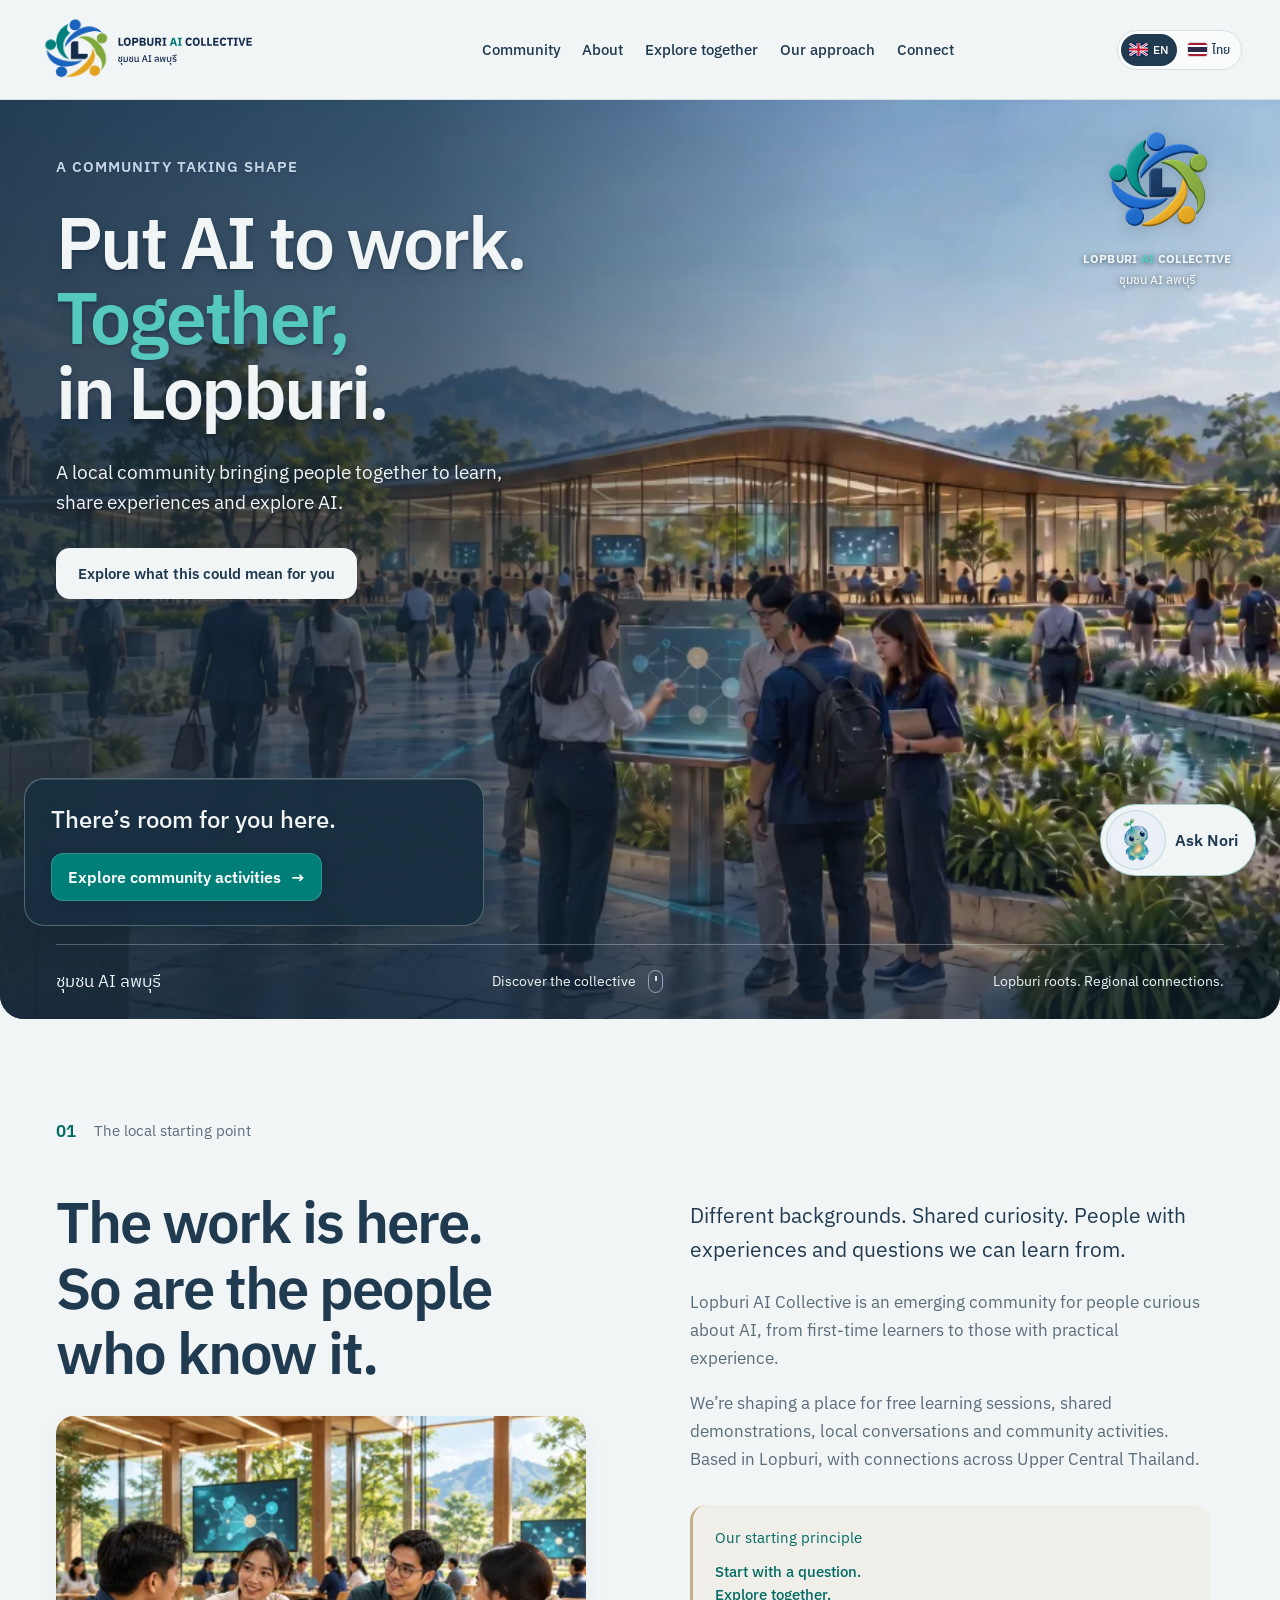
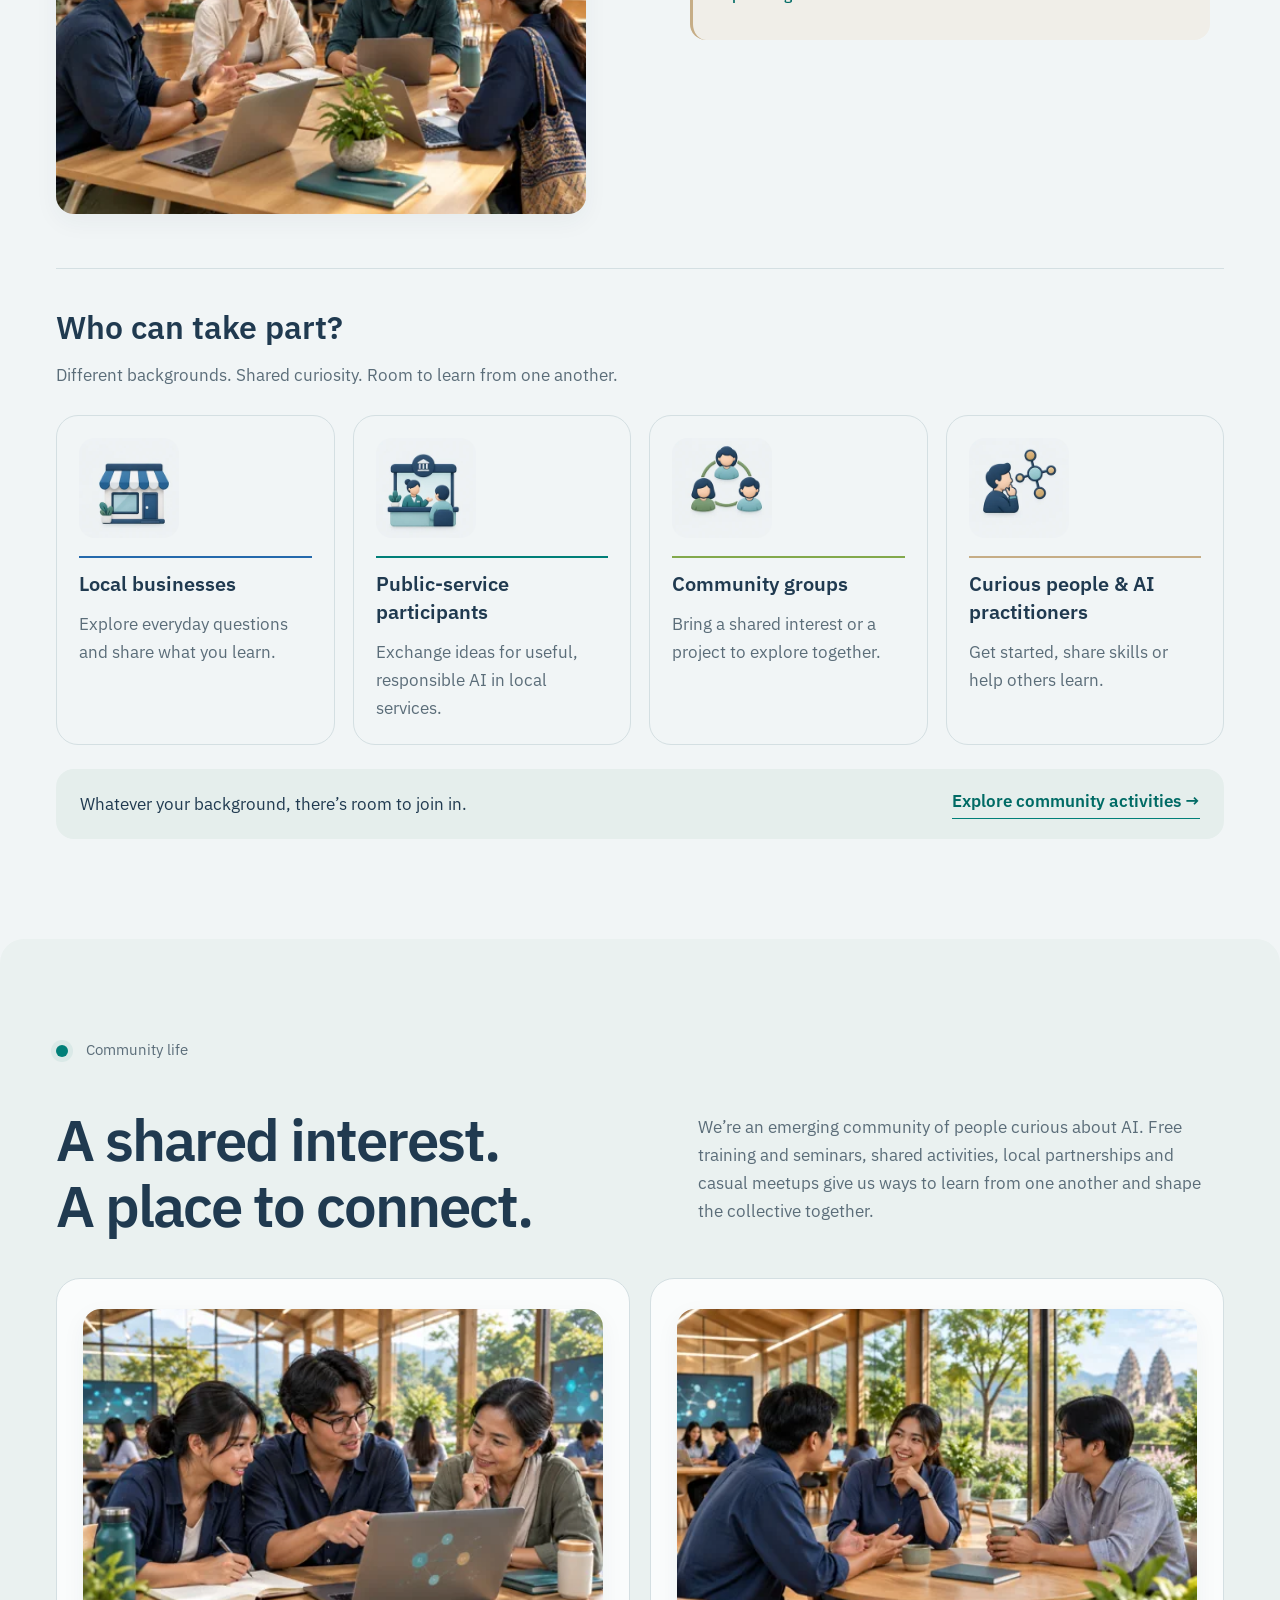
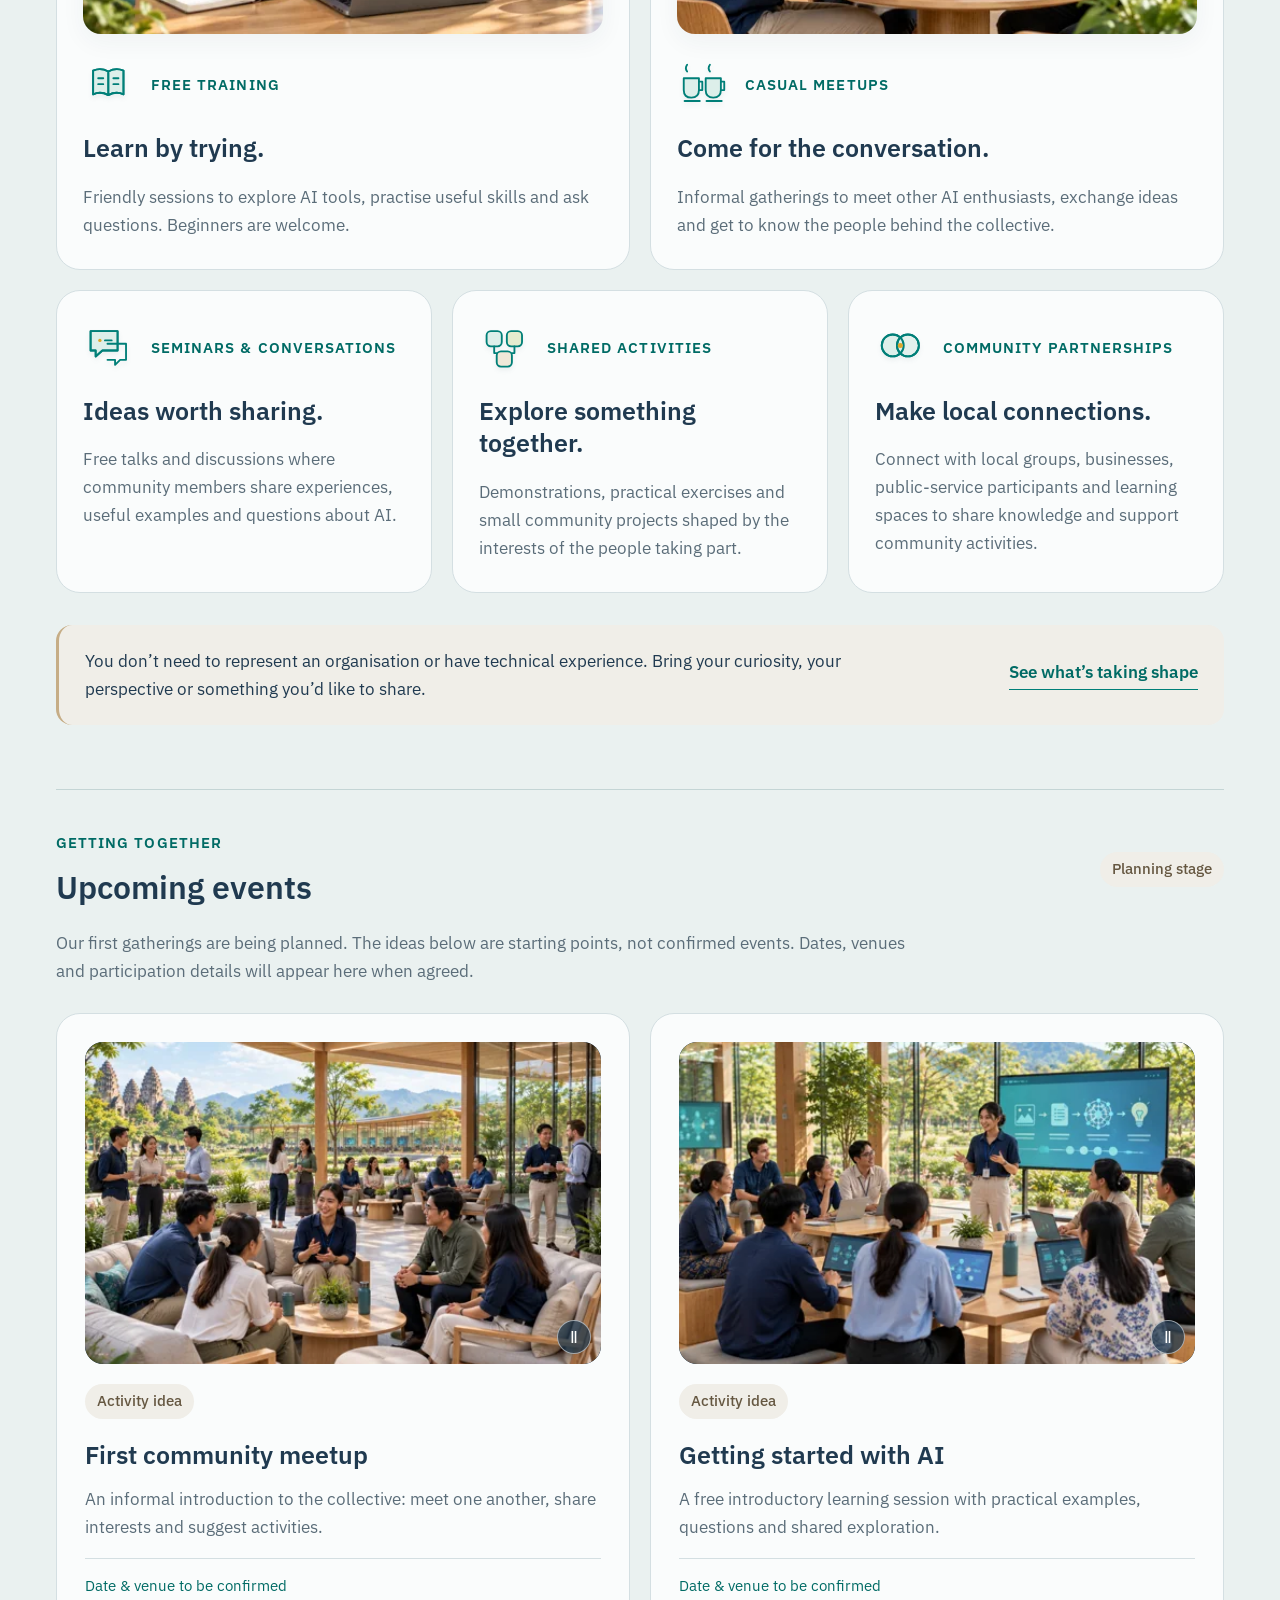
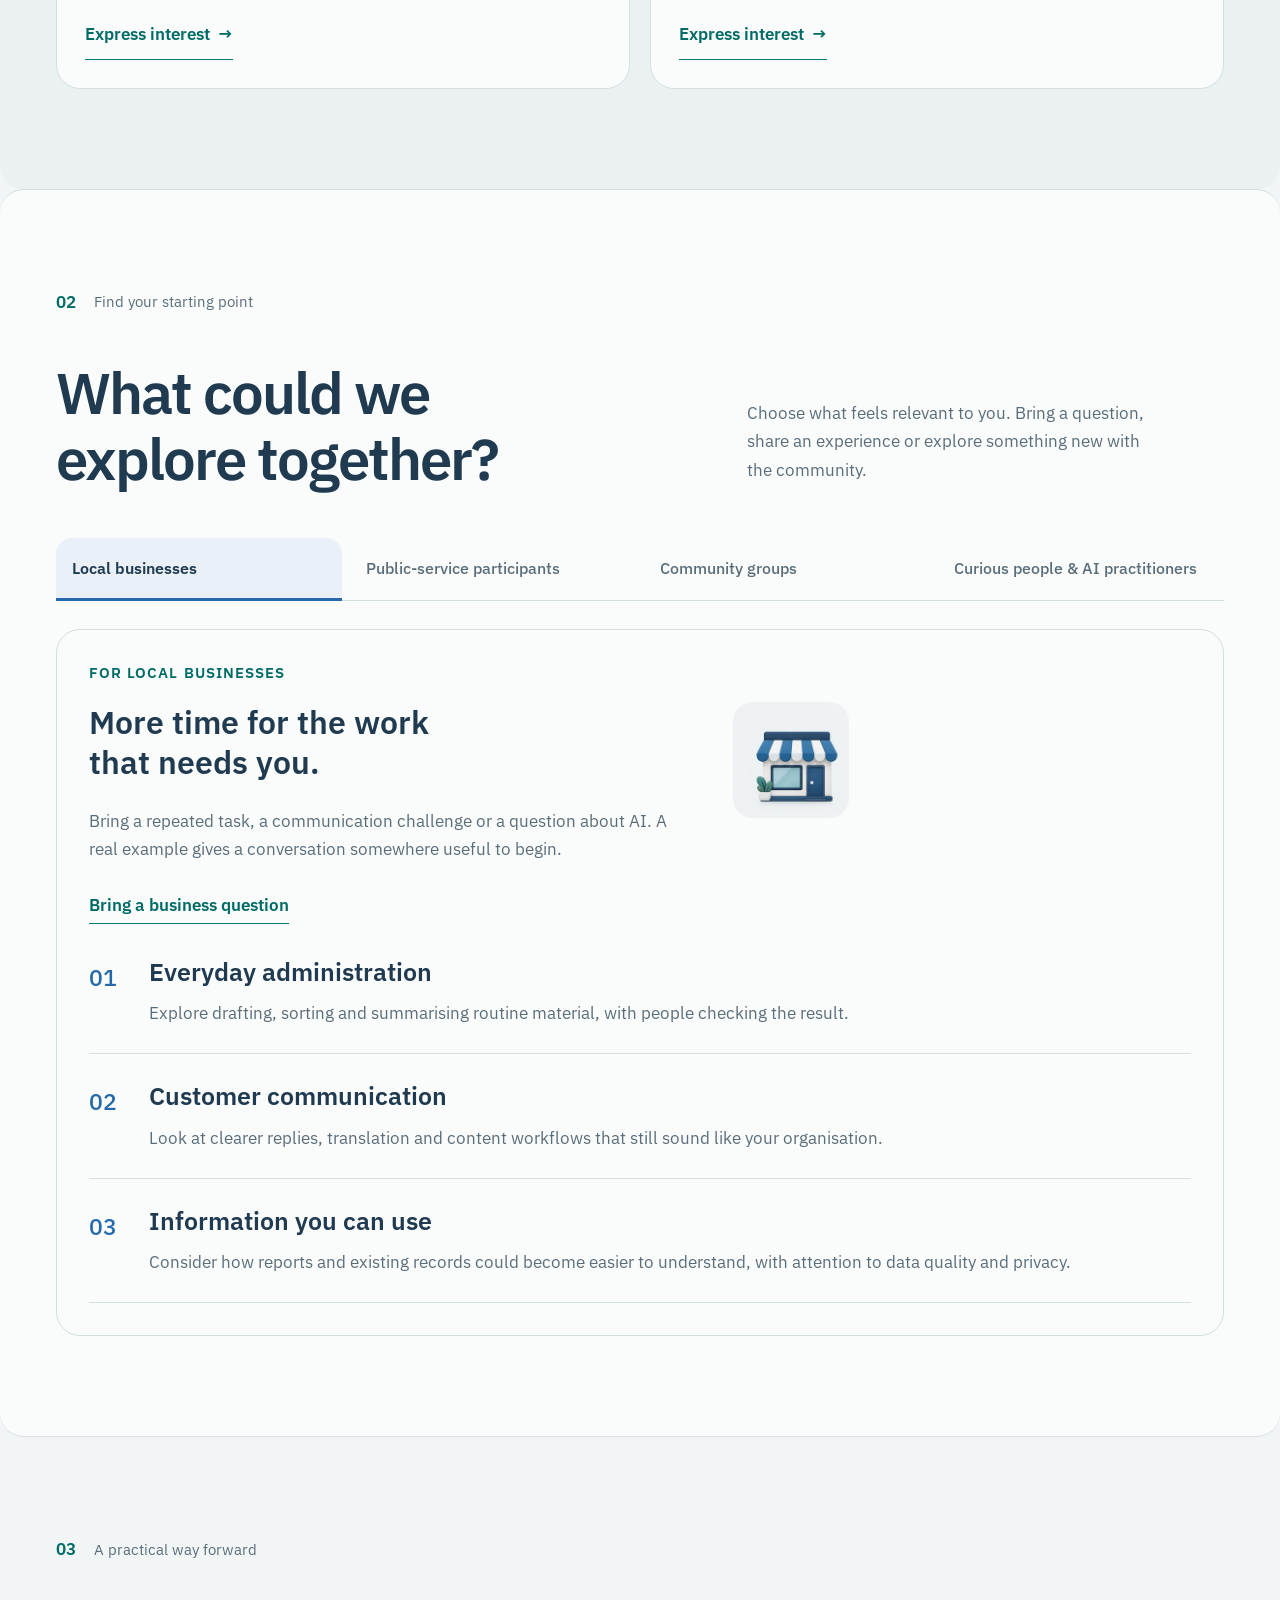
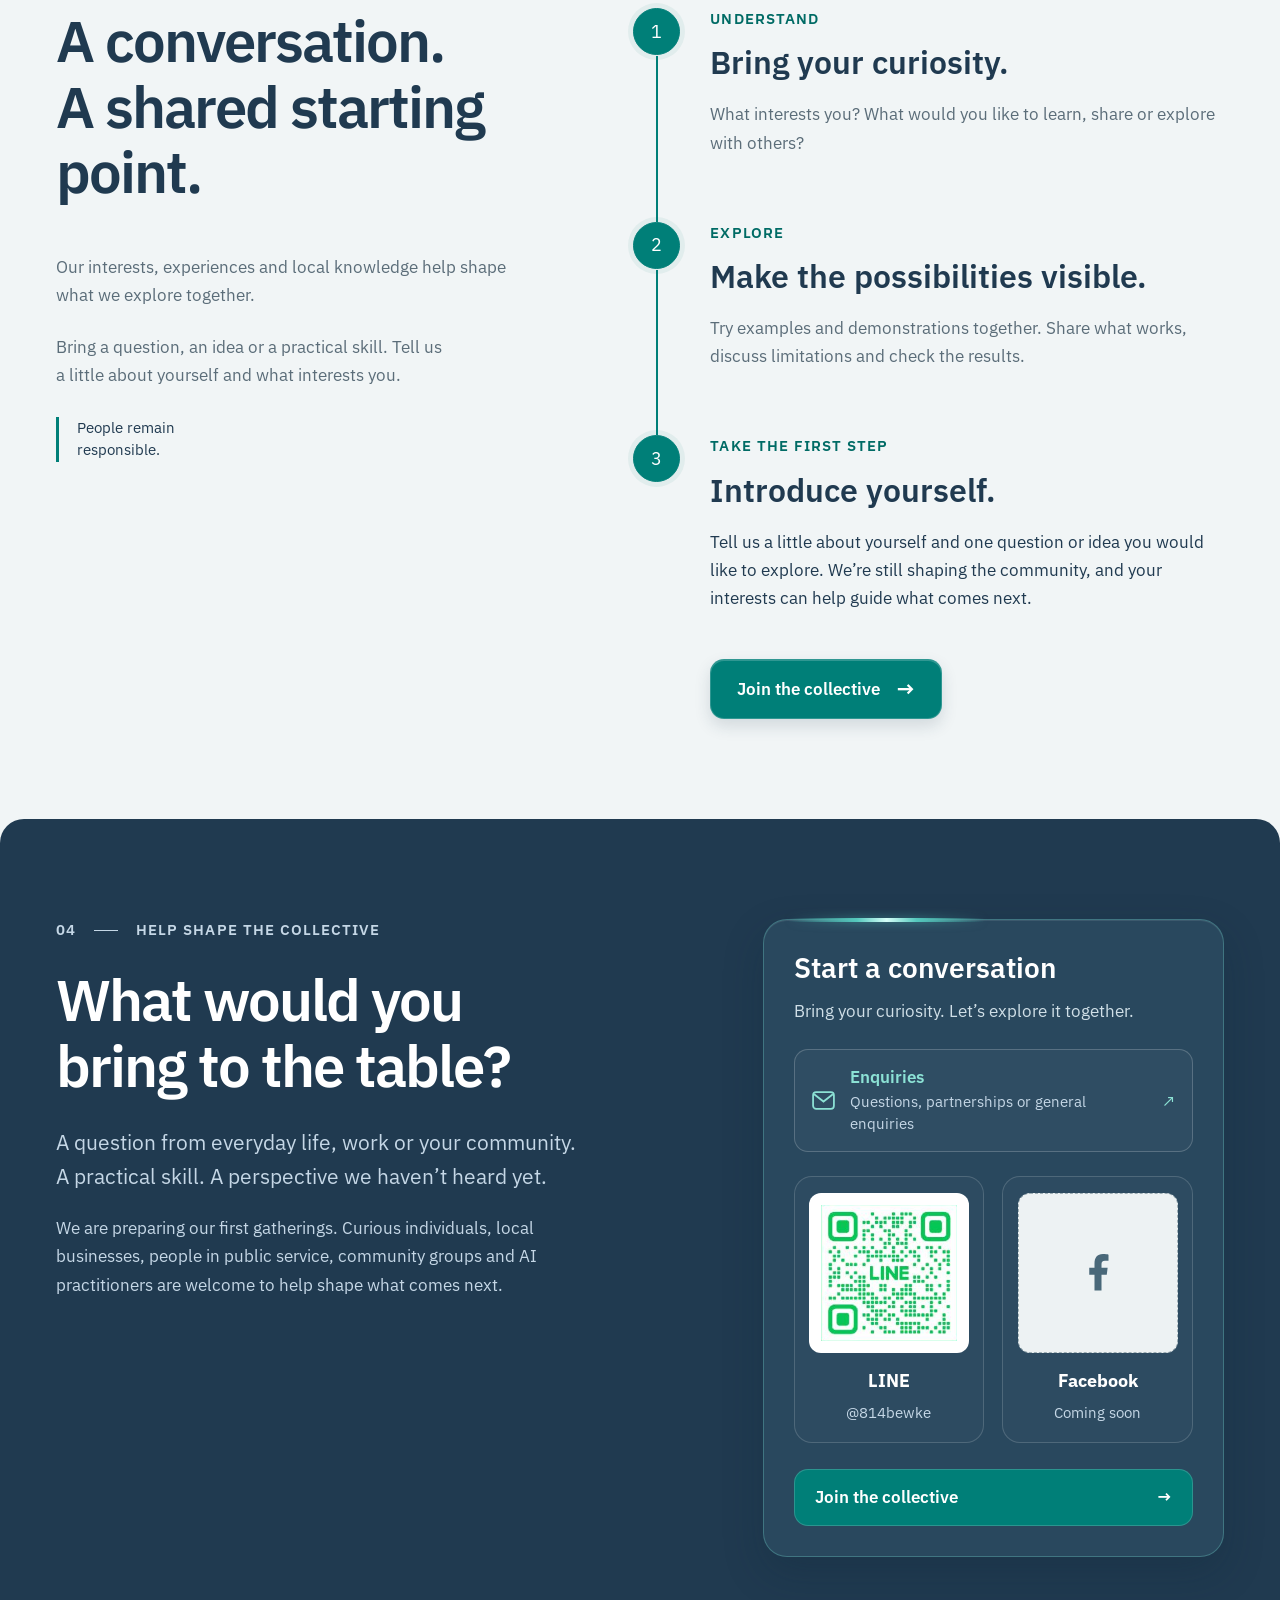
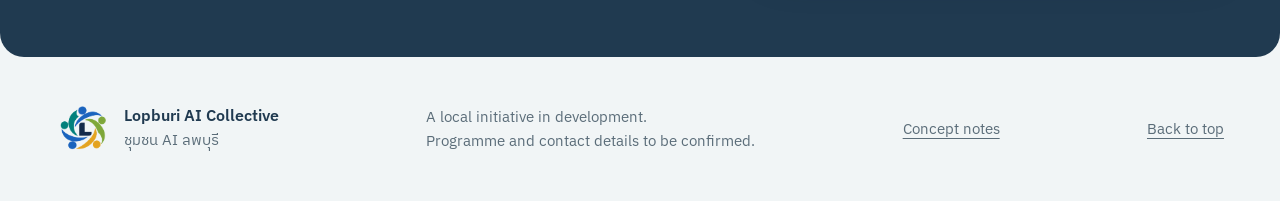
==== commit 2e300f75: "Rename membership actions to Join the collective" ====
--- a/index.html
+++ b/index.html
@@ -97,11 +97,11 @@
     <section class="approach section wrap" id="approach" aria-labelledby="approach-title">
       <div class="section-label"><span class="section-number">03</span> <span data-i18n="copy64">A practical way forward</span></div>
       <div class="approach-grid">
-        <div class="approach-heading reveal"><h2 id="approach-title"><span data-i18n="copy65">A conversation.<br>A shared starting point.</span></h2><p><span data-i18n="copy66">Our interests, experiences and local knowledge help shape what we explore together.</span></p><p class="approach-invite"><span data-i18n="contactInvite">Bring a question, an idea or a practical skill. Tell us a little about yourself and what interests you.</span></p><button class="button teal" type="button" data-contact-open><span data-i18n="contactCTA">Introduce yourself</span></button><div class="approach-stamp"><span data-i18n="copy67">People remain<br>responsible.</span></div></div>
+        <div class="approach-heading reveal"><h2 id="approach-title"><span data-i18n="copy65">A conversation.<br>A shared starting point.</span></h2><p><span data-i18n="copy66">Our interests, experiences and local knowledge help shape what we explore together.</span></p><p class="approach-invite"><span data-i18n="contactInvite">Bring a question, an idea or a practical skill. Tell us a little about yourself and what interests you.</span></p><button class="button teal" type="button" data-contact-open><span data-i18n="contactCTA">Join the collective</span></button><div class="approach-stamp"><span data-i18n="copy67">People remain<br>responsible.</span></div></div>
         <ol class="journey">
           <li class="reveal"><span class="journey-index">1</span><div><p class="eyebrow"><span data-i18n="copy68">Understand</span></p><h3><span data-i18n="copy69">Bring your curiosity.</span></h3><p><span data-i18n="copy70">What interests you? What would you like to learn, share or explore with others?</span></p></div></li>
           <li class="reveal"><span class="journey-index">2</span><div><p class="eyebrow"><span data-i18n="copy71">Explore</span></p><h3><span data-i18n="copy72">Make the possibilities visible.</span></h3><p><span data-i18n="copy73">Try examples and demonstrations together. Share what works, discuss limitations and check the results.</span></p></div></li>
-          <li class="reveal"><span class="journey-index">3</span><div><p class="eyebrow"><span data-i18n="copy74">Take the first step</span></p><h3><span data-i18n="copy75">Introduce yourself.</span></h3><p><span data-i18n="copy76">Tell us a little about yourself and one question or idea you would like to explore. We’re still shaping the community, and your interests can help guide what comes next.</span></p><button class="button teal step-contact" type="button" data-contact-open><span data-i18n="contactCTA">Introduce yourself</span></button></div></li>
+          <li class="reveal"><span class="journey-index">3</span><div><p class="eyebrow"><span data-i18n="copy74">Take the first step</span></p><h3><span data-i18n="copy75">Introduce yourself.</span></h3><p><span data-i18n="copy76">Tell us a little about yourself and one question or idea you would like to explore. We’re still shaping the community, and your interests can help guide what comes next.</span></p><button class="button teal step-contact" type="button" data-contact-open><span data-i18n="contactCTA">Join the collective</span></button></div></li>
         </ol>
       </div>
     </section>
@@ -109,7 +109,7 @@
     <section class="invitation section" id="connect" aria-labelledby="connect-title">
       <div class="wrap invitation-grid">
         <div class="reveal"><p class="eyebrow light">04 <span class="small-rule"></span> <span data-i18n="copy77">Help shape the collective</span></p><h2 id="connect-title"><span data-i18n="copy78">What would you<br>bring to the table?</span></h2><p class="invite-intro"><span data-i18n="copy79">A question from everyday life, work or your community. A practical skill. A perspective we haven’t heard yet.</span></p><p><span data-i18n="copy80">We are preparing our first gatherings. Curious individuals, local businesses, people in public service, community groups and AI practitioners are welcome to help shape what comes next.</span></p></div>
-        <div class="contact-detail reveal contact-raised"><h3><span data-i18n="copy81">Start a conversation</span></h3><p class="raised-welcome"><span data-i18n="contactRaisedWelcome">Bring your curiosity. Let’s explore it together.</span></p><a class="raised-email enquiries-action" href="mailto:lopburiaicollective+enquiries@gmail.com?subject=Lopburi%20AI%20Collective%20%E2%80%94%20Enquiry"><svg viewBox="0 0 24 24" aria-hidden="true"><rect x="2" y="4" width="20" height="16" rx="3"/><path d="m3 6 9 7 9-7"/></svg><span><strong data-i18n="enquiriesTitle">Enquiries</strong><small data-i18n="enquiriesDescription">Questions, partnerships or general enquiries</small></span><span aria-hidden="true">↗</span></a><div class="raised-socials"><a class="raised-social line-contact" href="https://line.me/R/ti/p/%40814bewke" aria-label="Open Lopburi AI Collective on LINE / เปิด LINE ของชุมชน AI ลพบุรี"><div class="line-qr-frame"><img src="assets/line-qr.png" width="216" height="216" alt="" loading="lazy"></div><strong>LINE</strong><small>@814bewke</small></a><div class="raised-social facebook-contact" data-facebook-card><div class="facebook-icon-frame"><svg viewBox="0 0 24 24" aria-hidden="true"><path fill="currentColor" d="M14 22v-9h3l.5-4H14V7c0-1.2.4-2 2-2h2V1.5c-.5-.1-1.8-.3-3.2-.3C11.5 1.2 10 3.2 10 6.7V9H7v4h3v9z"/></svg></div><strong>Facebook</strong><small><span data-i18n="facebookComing">Coming soon</span></small></div></div><button class="button raised-introduction" id="brief-button"><span data-i18n="copy85">Introduce yourself</span><span aria-hidden="true">→</span></button></div>
+        <div class="contact-detail reveal contact-raised"><h3><span data-i18n="copy81">Start a conversation</span></h3><p class="raised-welcome"><span data-i18n="contactRaisedWelcome">Bring your curiosity. Let’s explore it together.</span></p><a class="raised-email enquiries-action" href="mailto:lopburiaicollective+enquiries@gmail.com?subject=Lopburi%20AI%20Collective%20%E2%80%94%20Enquiry"><svg viewBox="0 0 24 24" aria-hidden="true"><rect x="2" y="4" width="20" height="16" rx="3"/><path d="m3 6 9 7 9-7"/></svg><span><strong data-i18n="enquiriesTitle">Enquiries</strong><small data-i18n="enquiriesDescription">Questions, partnerships or general enquiries</small></span><span aria-hidden="true">↗</span></a><div class="raised-socials"><a class="raised-social line-contact" href="https://line.me/R/ti/p/%40814bewke" aria-label="Open Lopburi AI Collective on LINE / เปิด LINE ของชุมชน AI ลพบุรี"><div class="line-qr-frame"><img src="assets/line-qr.png" width="216" height="216" alt="" loading="lazy"></div><strong>LINE</strong><small>@814bewke</small></a><div class="raised-social facebook-contact" data-facebook-card><div class="facebook-icon-frame"><svg viewBox="0 0 24 24" aria-hidden="true"><path fill="currentColor" d="M14 22v-9h3l.5-4H14V7c0-1.2.4-2 2-2h2V1.5c-.5-.1-1.8-.3-3.2-.3C11.5 1.2 10 3.2 10 6.7V9H7v4h3v9z"/></svg></div><strong>Facebook</strong><small><span data-i18n="facebookComing">Coming soon</span></small></div></div><button class="button raised-introduction" id="brief-button"><span data-i18n="copy85">Join the collective</span><span aria-hidden="true">→</span></button></div>
       </div>
     </section>
   </main>
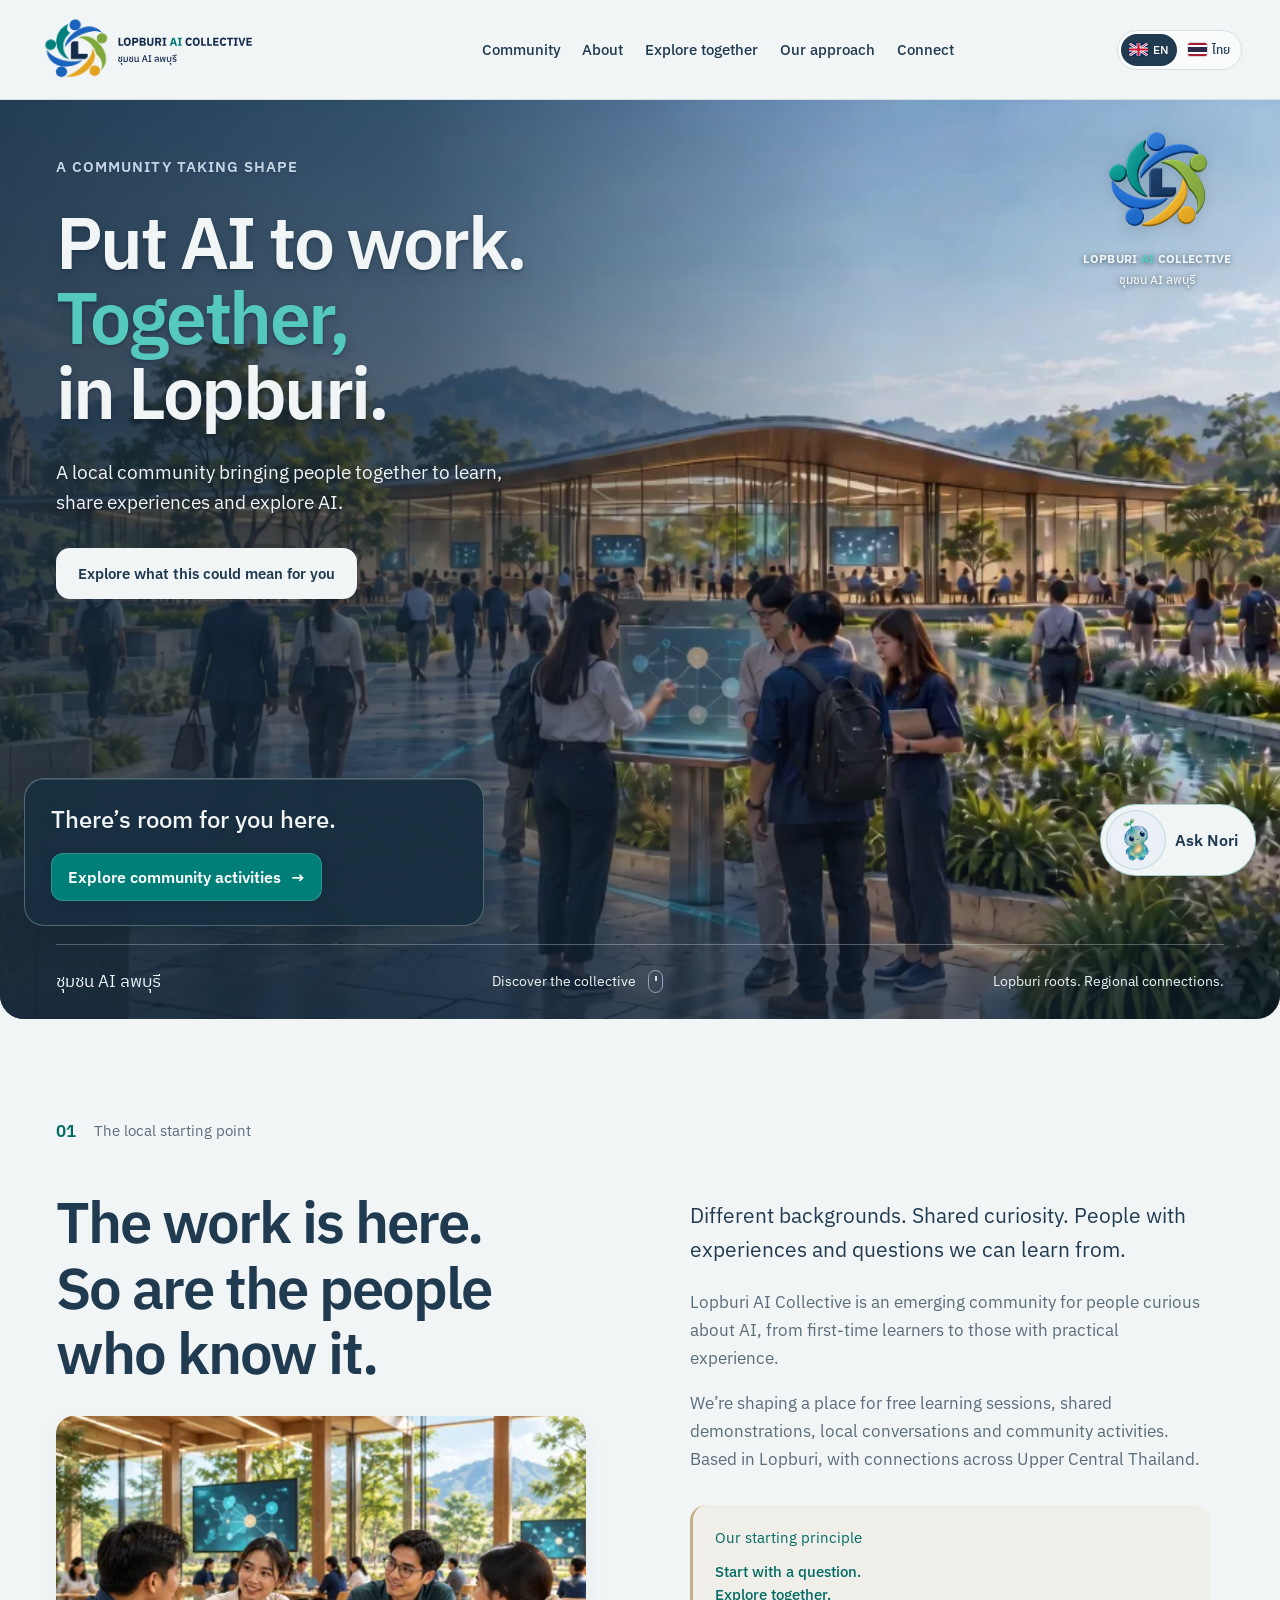
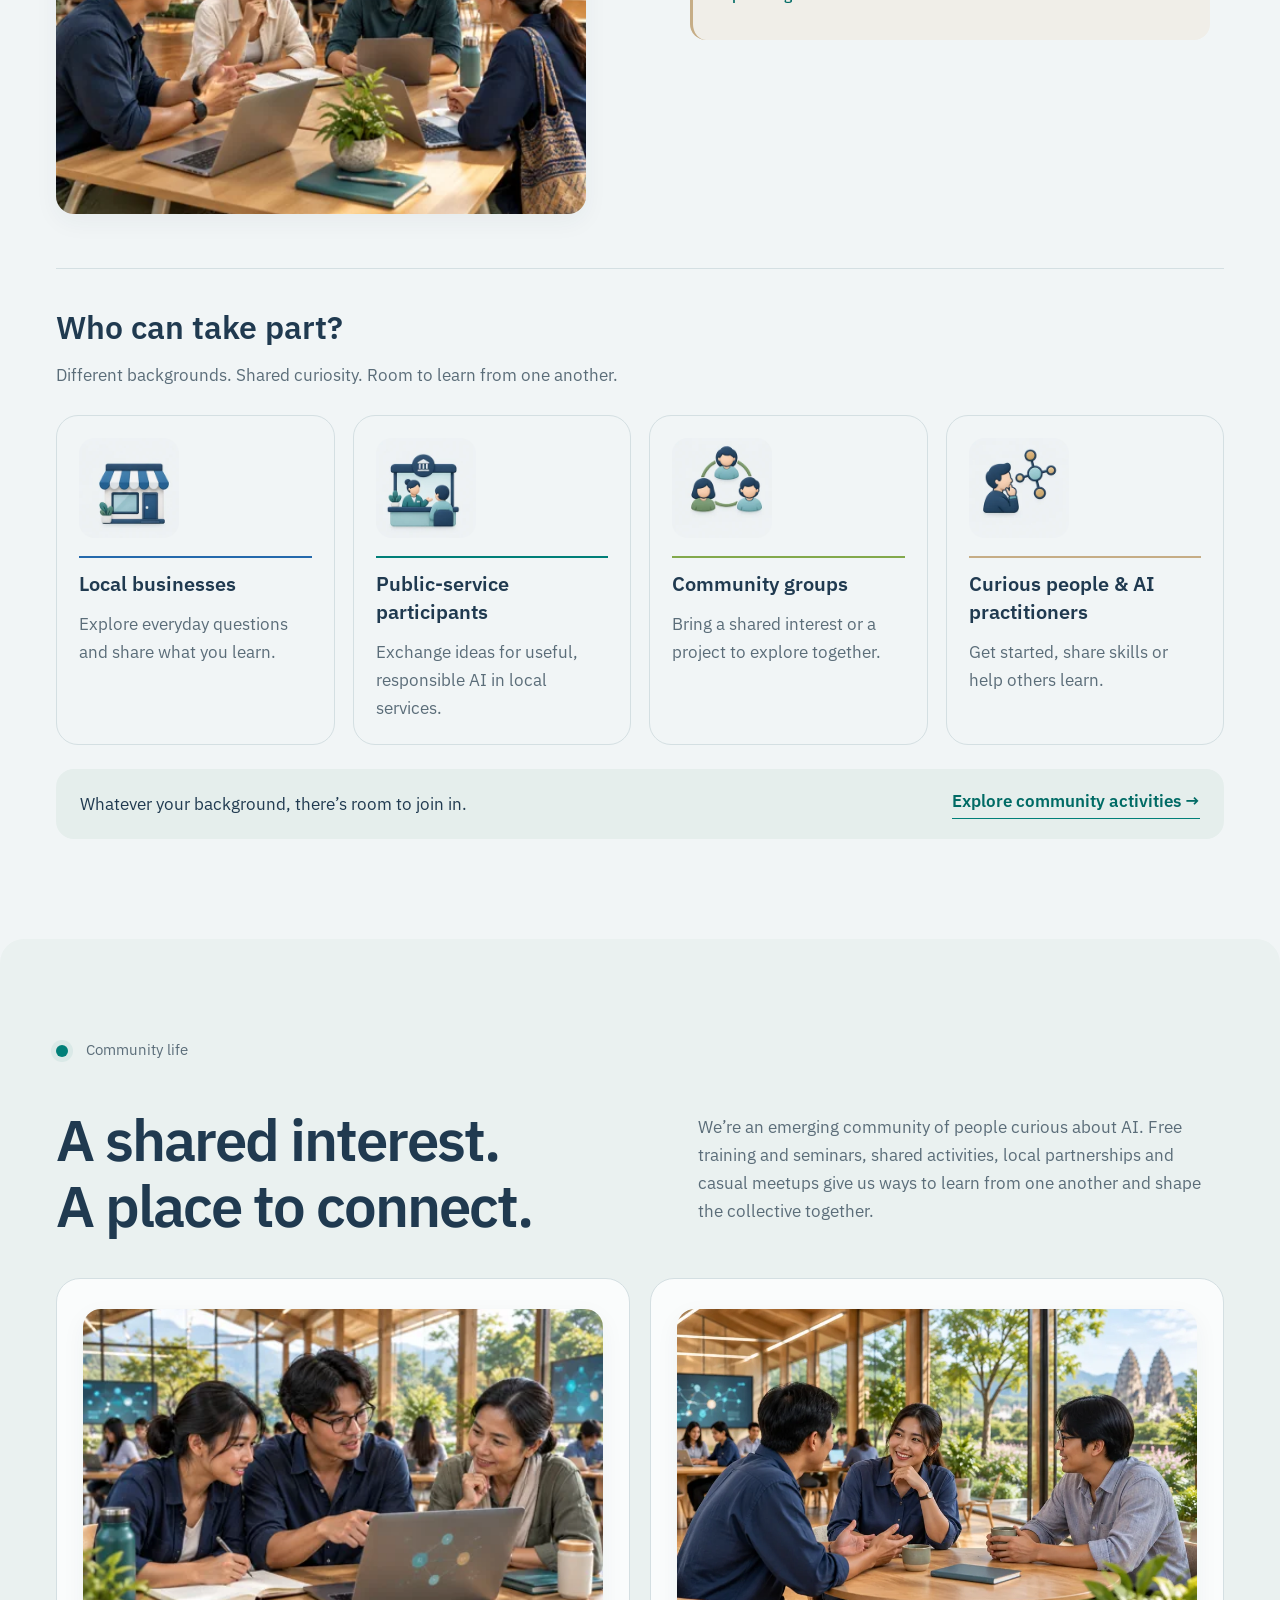
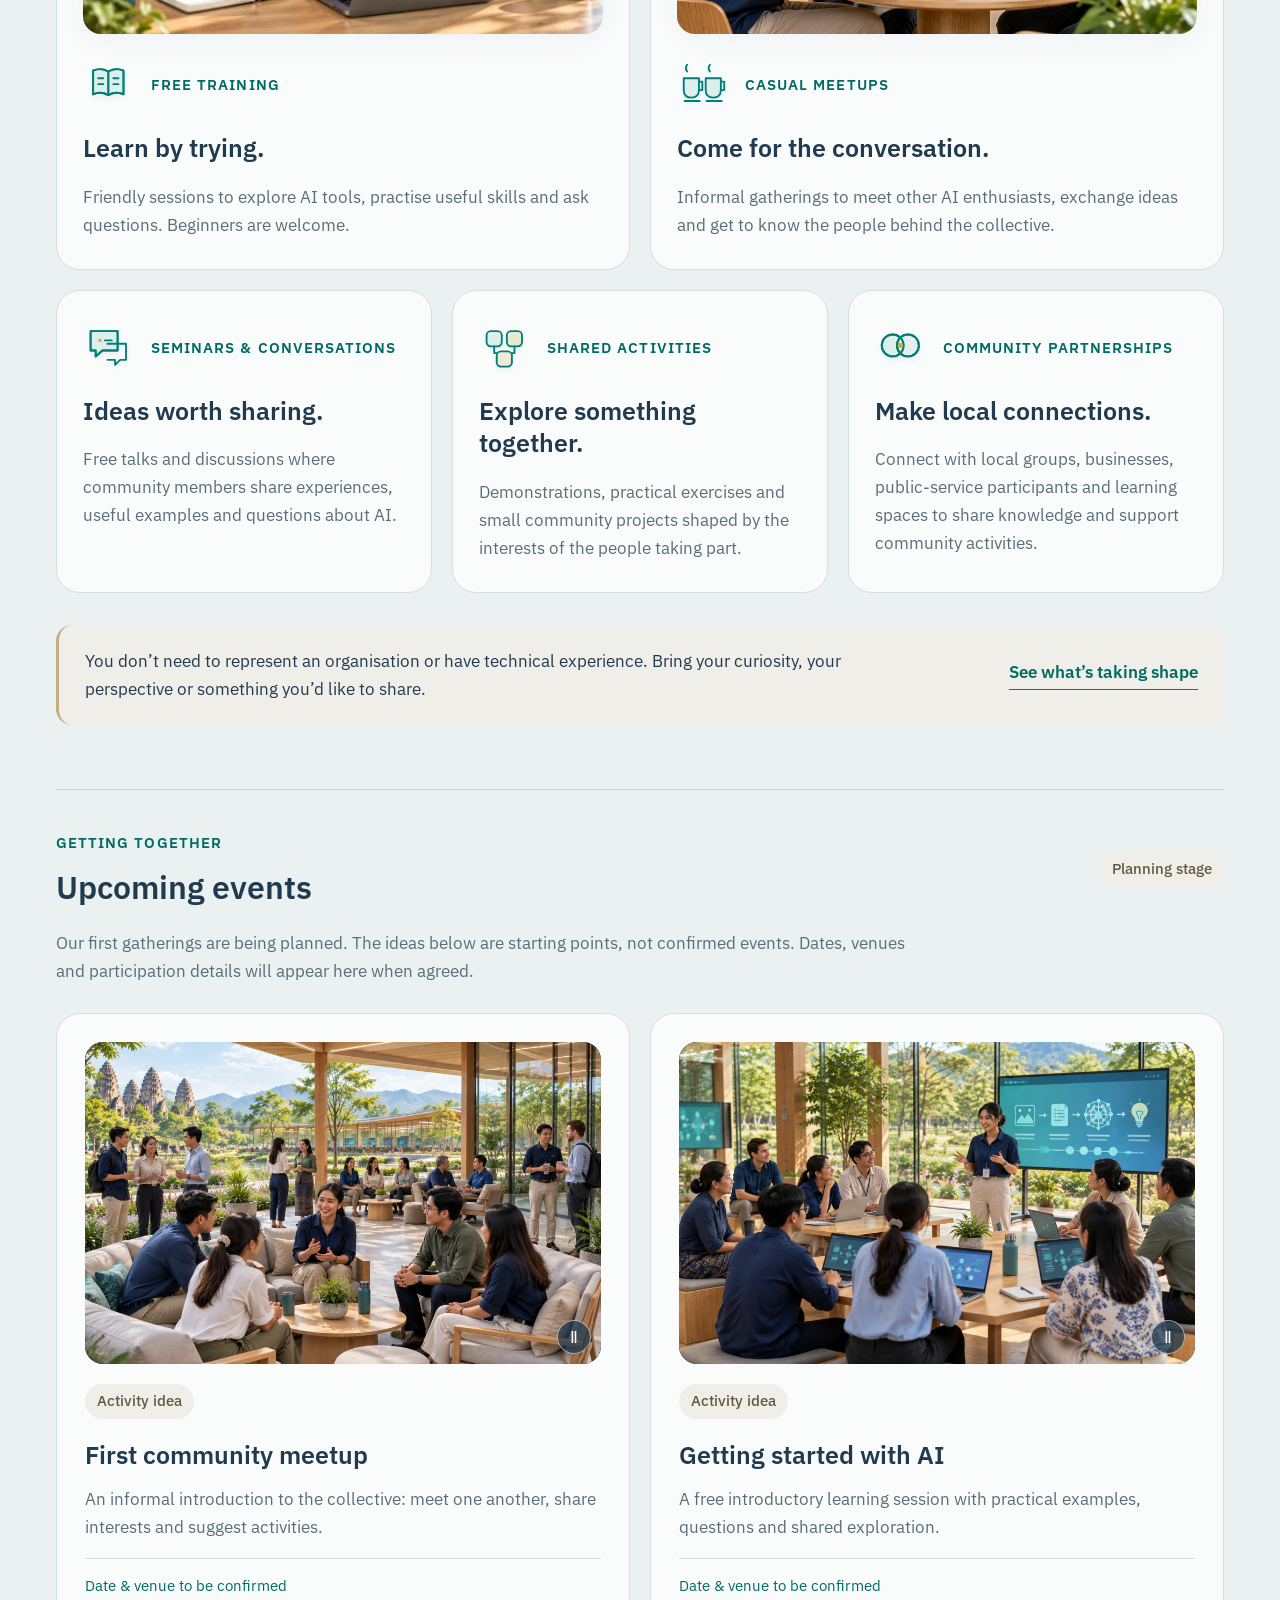
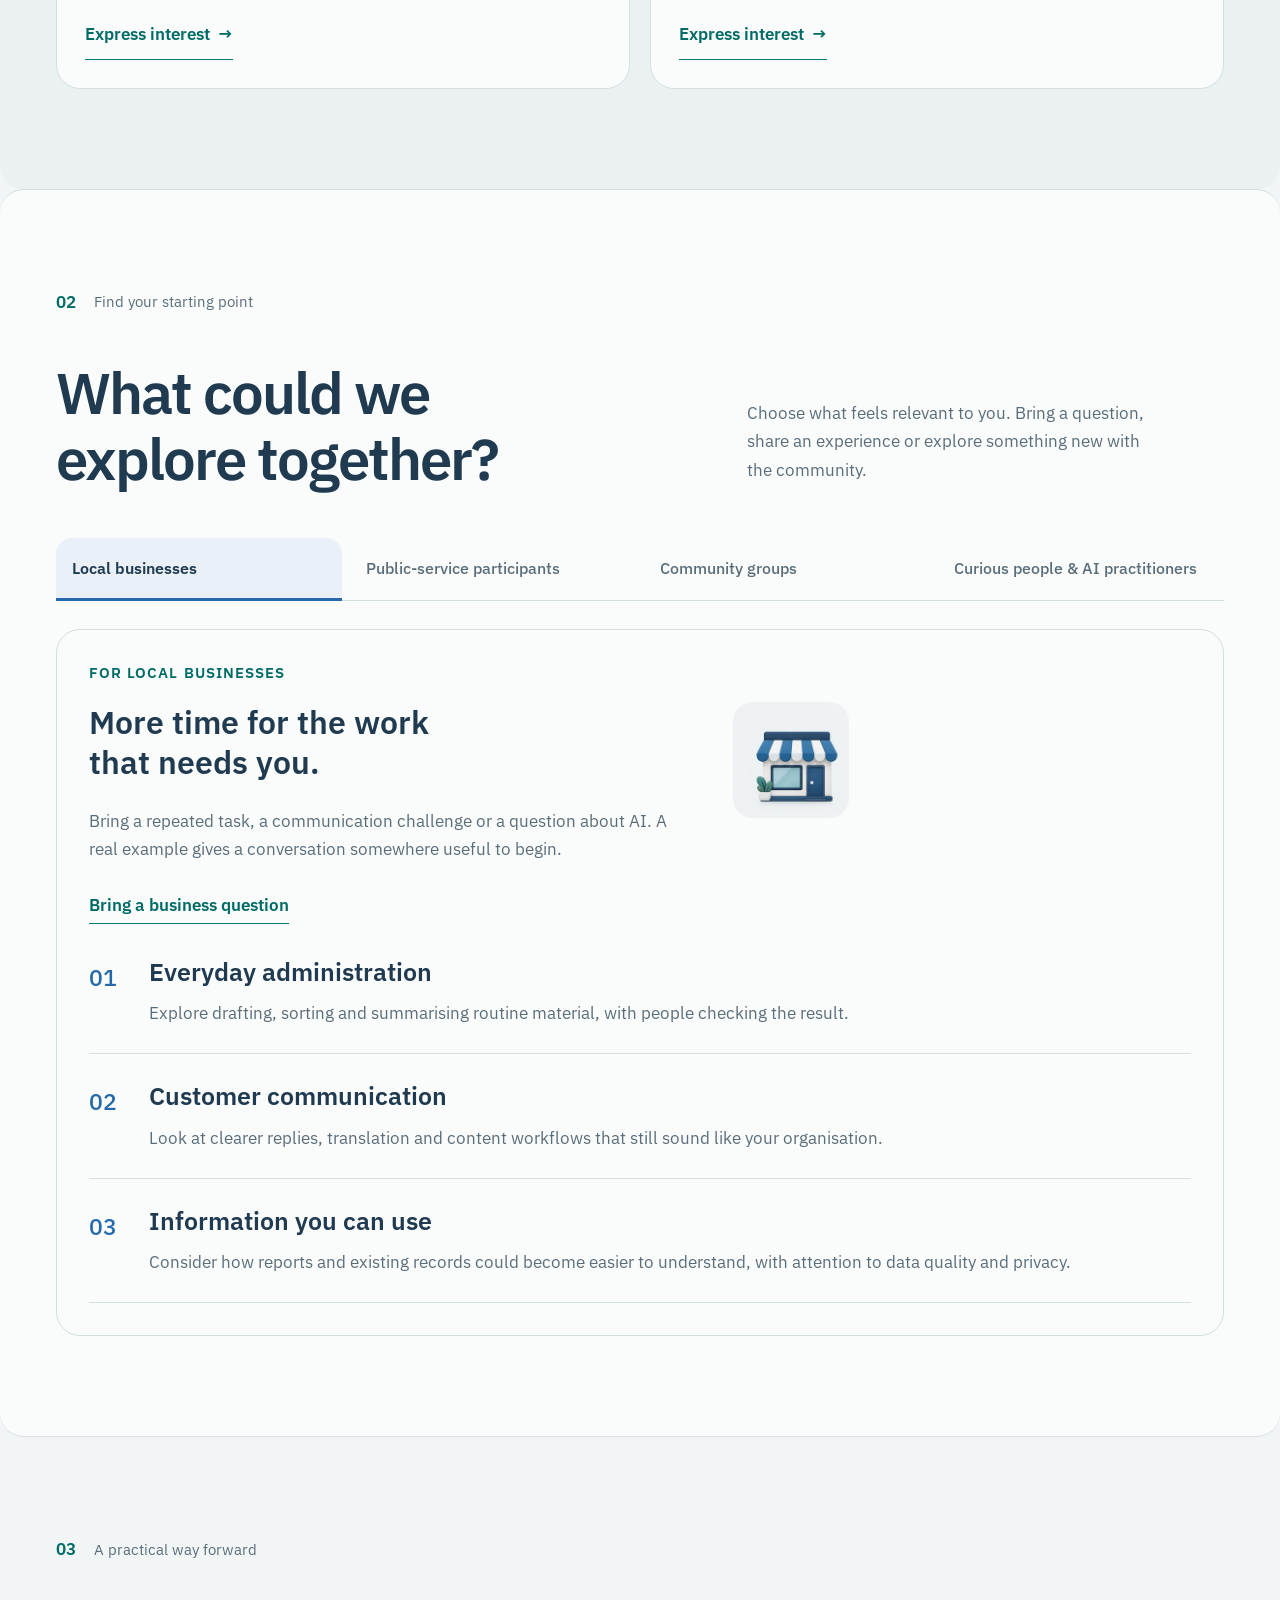
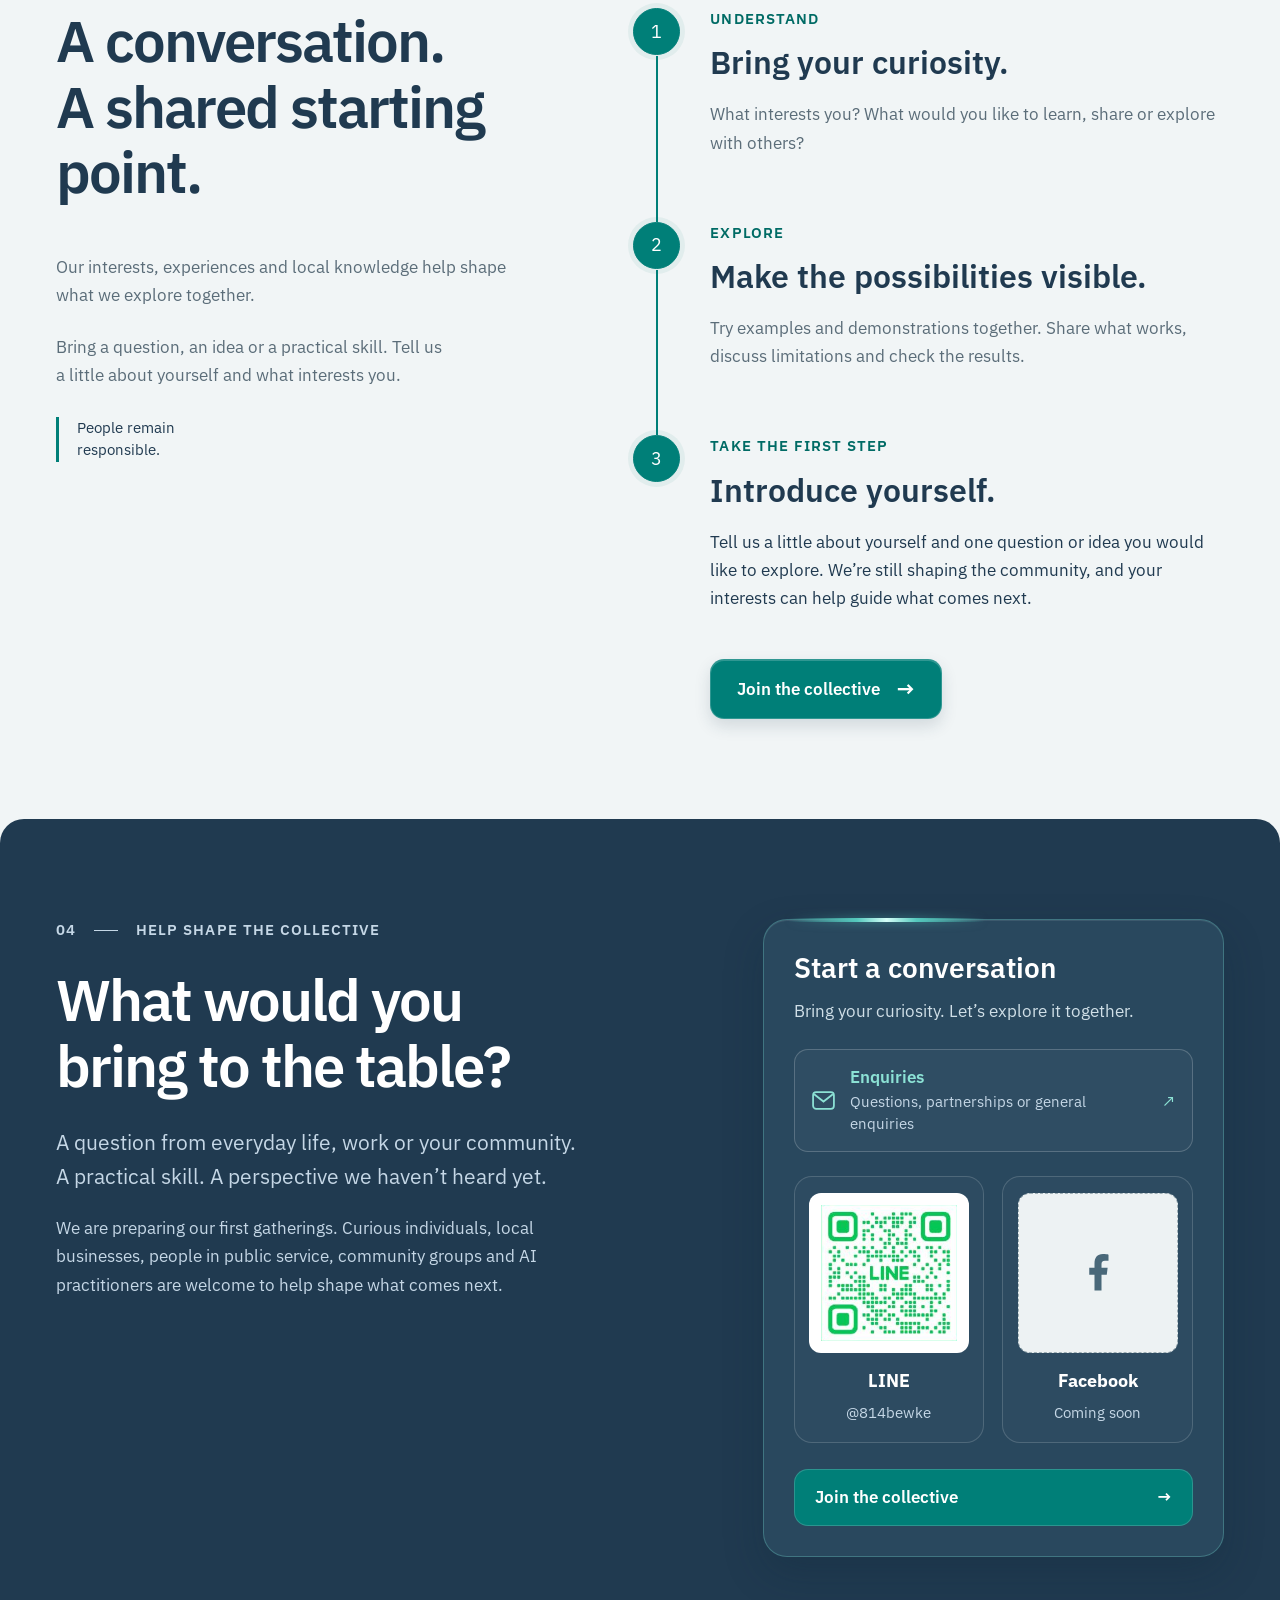
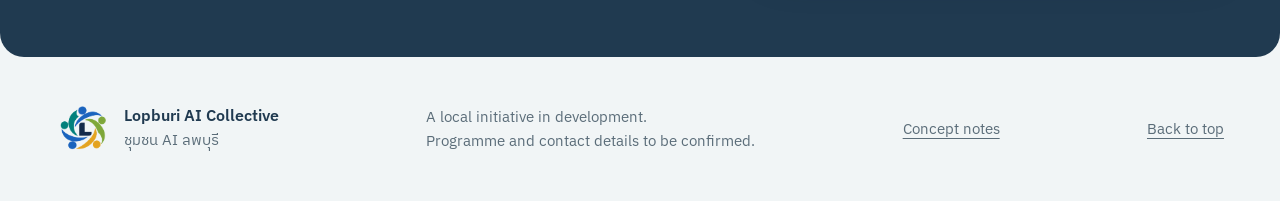
==== commit 0ceabb71: "Refresh cached script for consent metadata release" ====
--- a/index.html
+++ b/index.html
@@ -13,7 +13,7 @@
   <title>Lopburi AI Collective — Website concept</title>
   <link rel="icon" href="assets/favicon.svg" type="image/svg+xml"><link rel="stylesheet" href="styles.css?v=12">
   <script id="participation-links" type="application/json">{"business": "", "public": "", "groups": "", "curious": ""}</script>
-<script src="script.js" defer></script>
+<script src="script.js?v=20261015-consent" defer></script>
 <link rel="stylesheet" href="nori.css">
 <script src="nori.js" defer></script>
 </head>
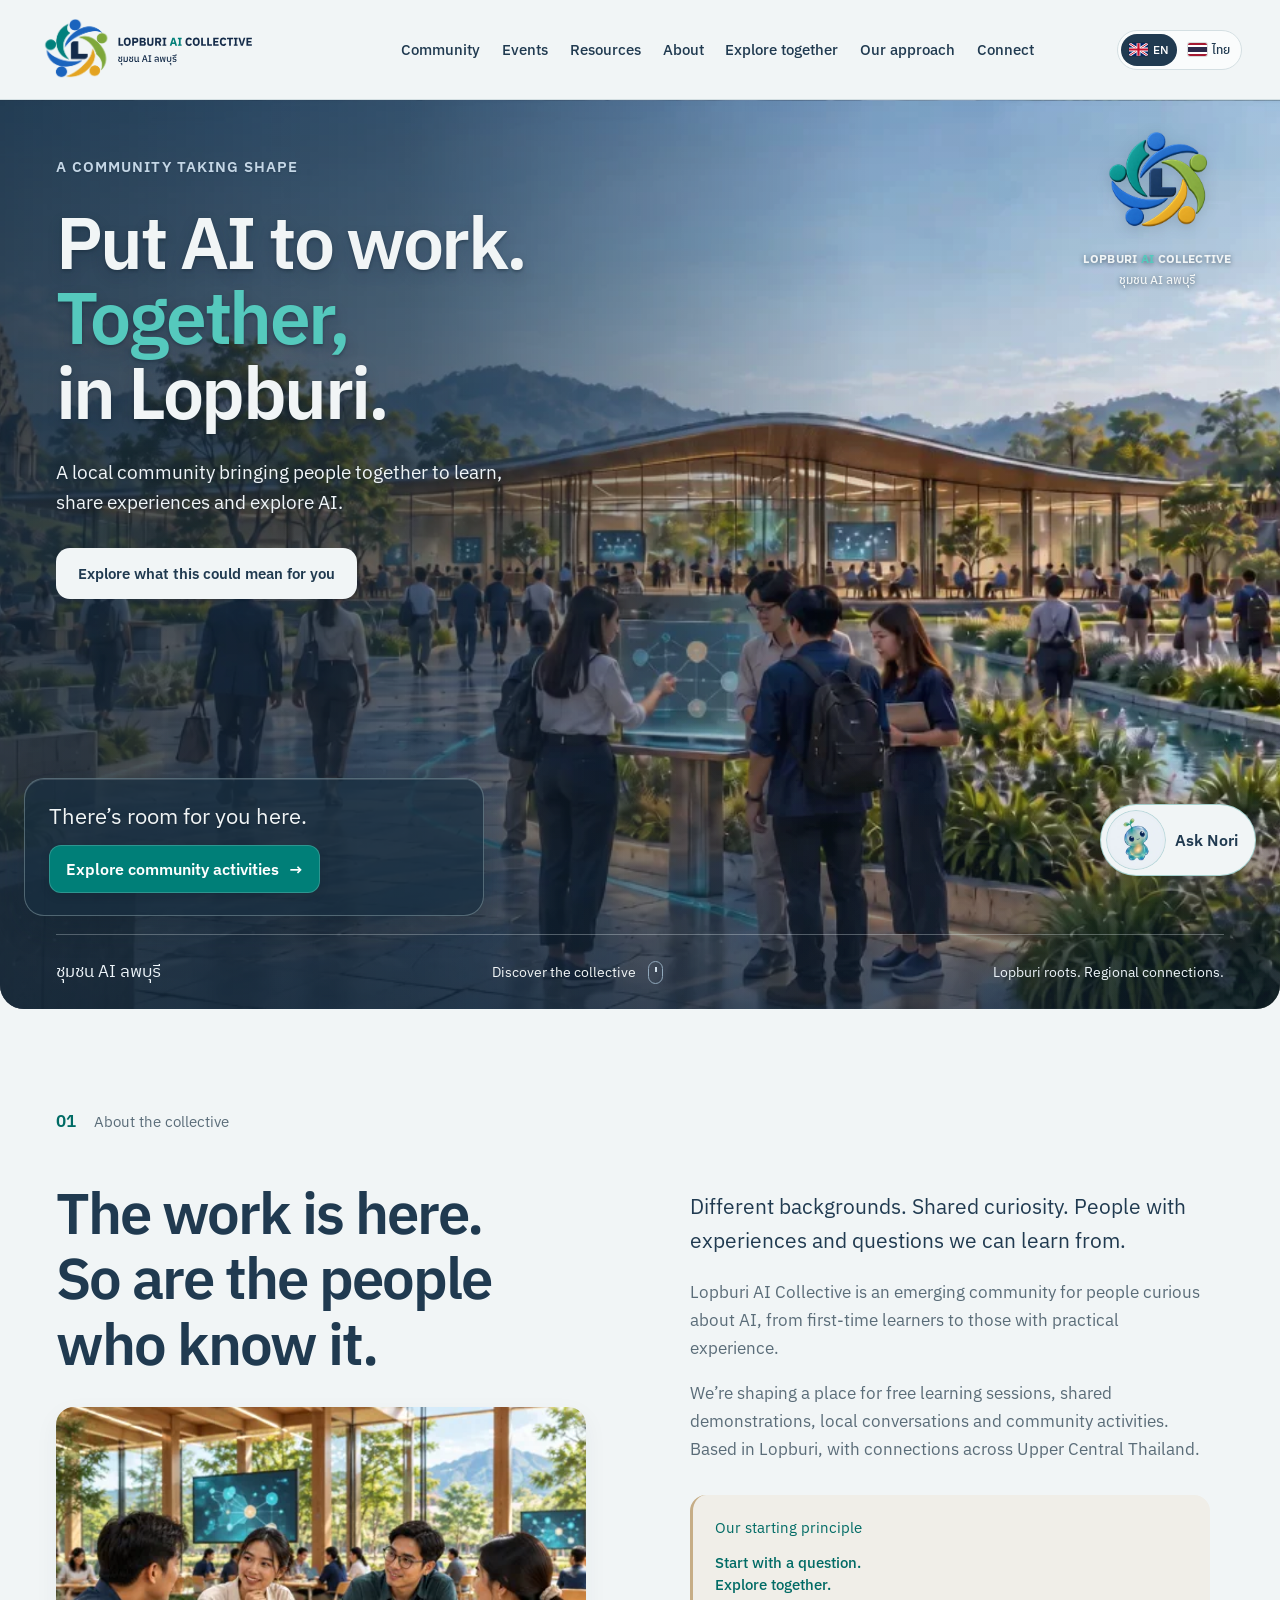
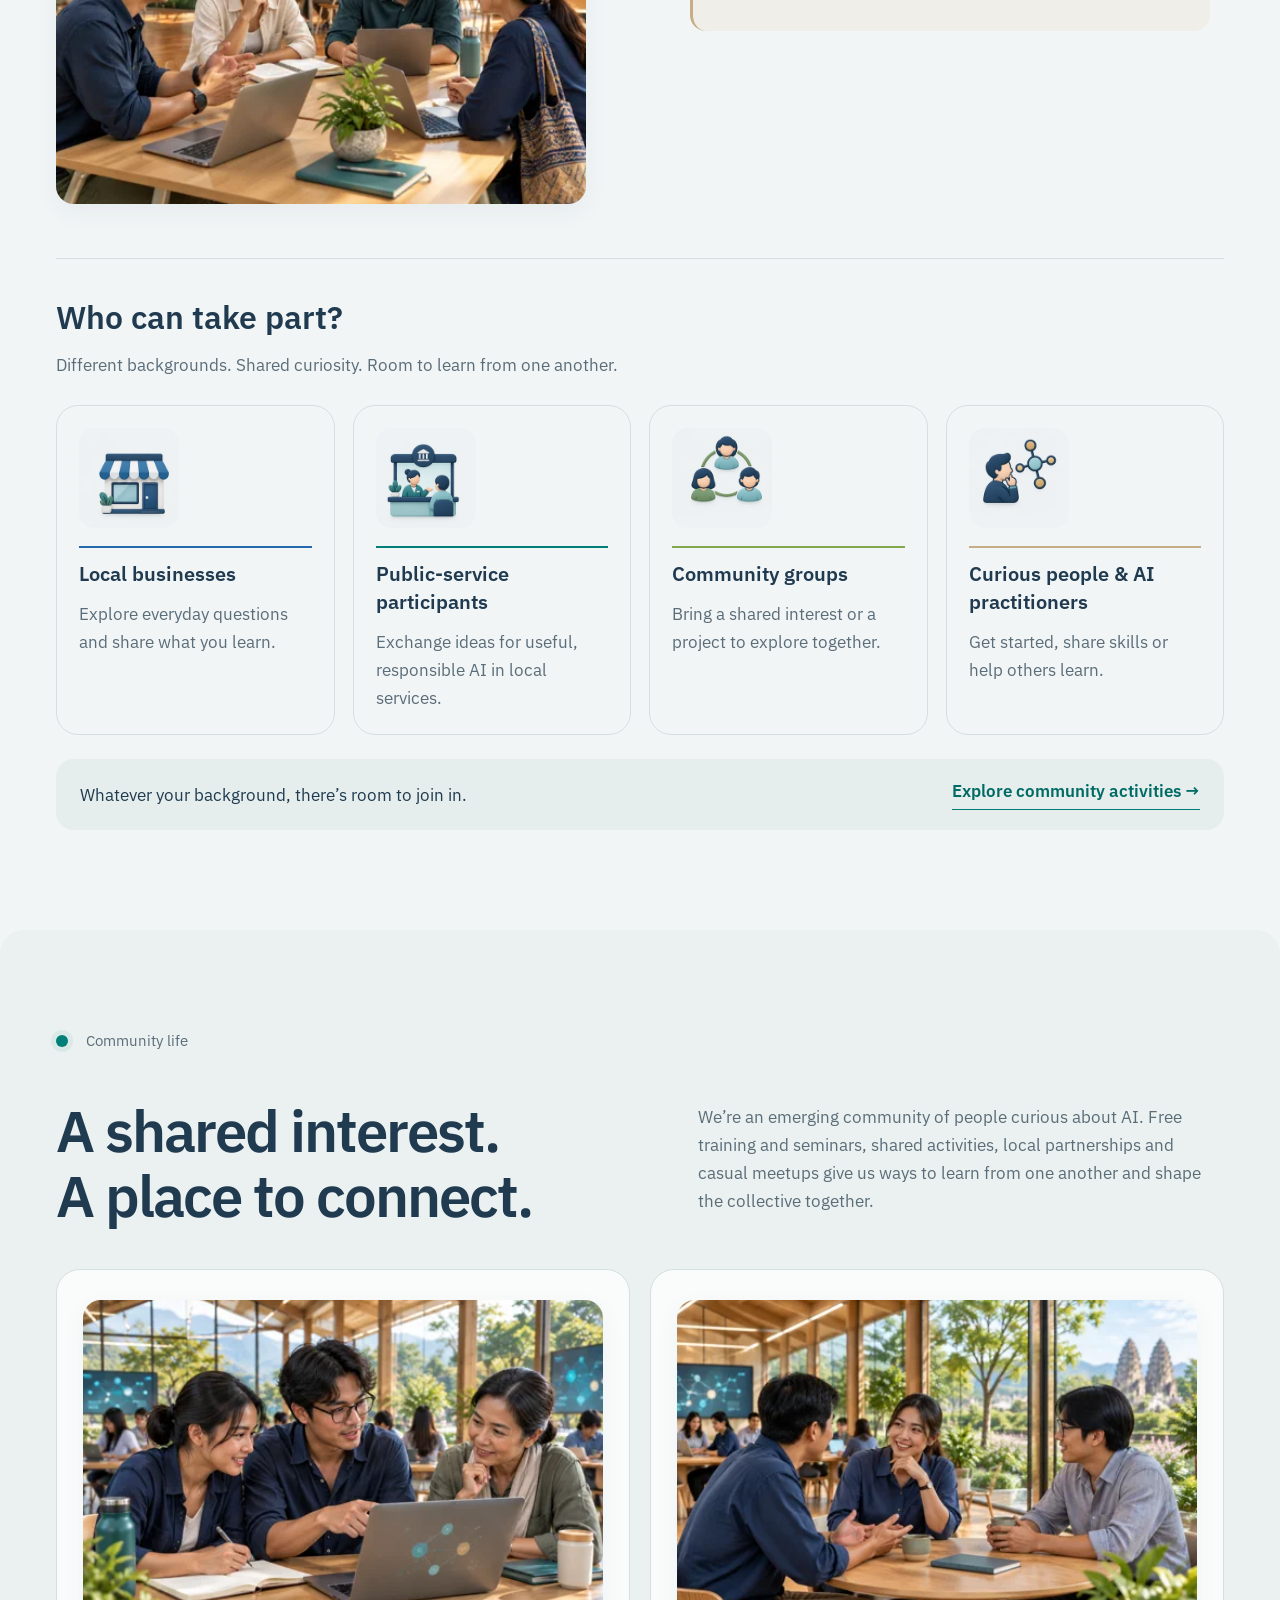
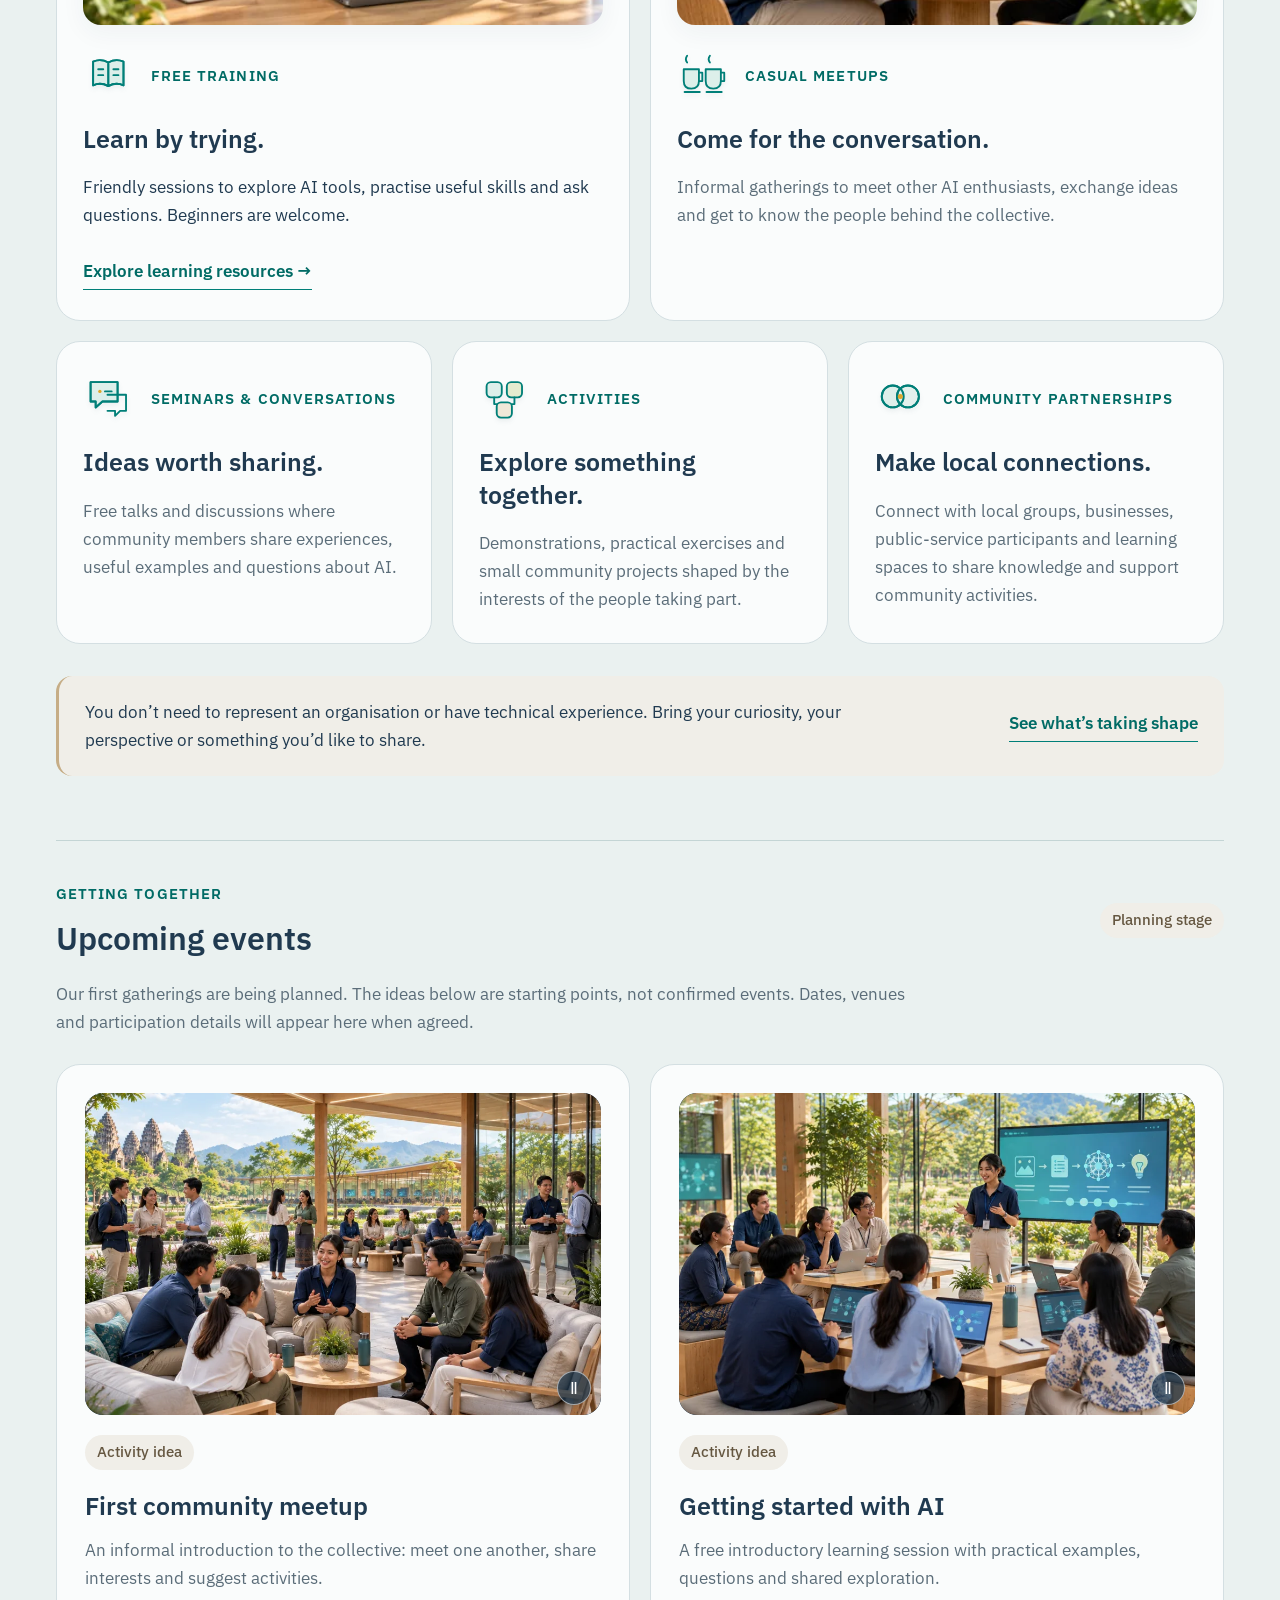
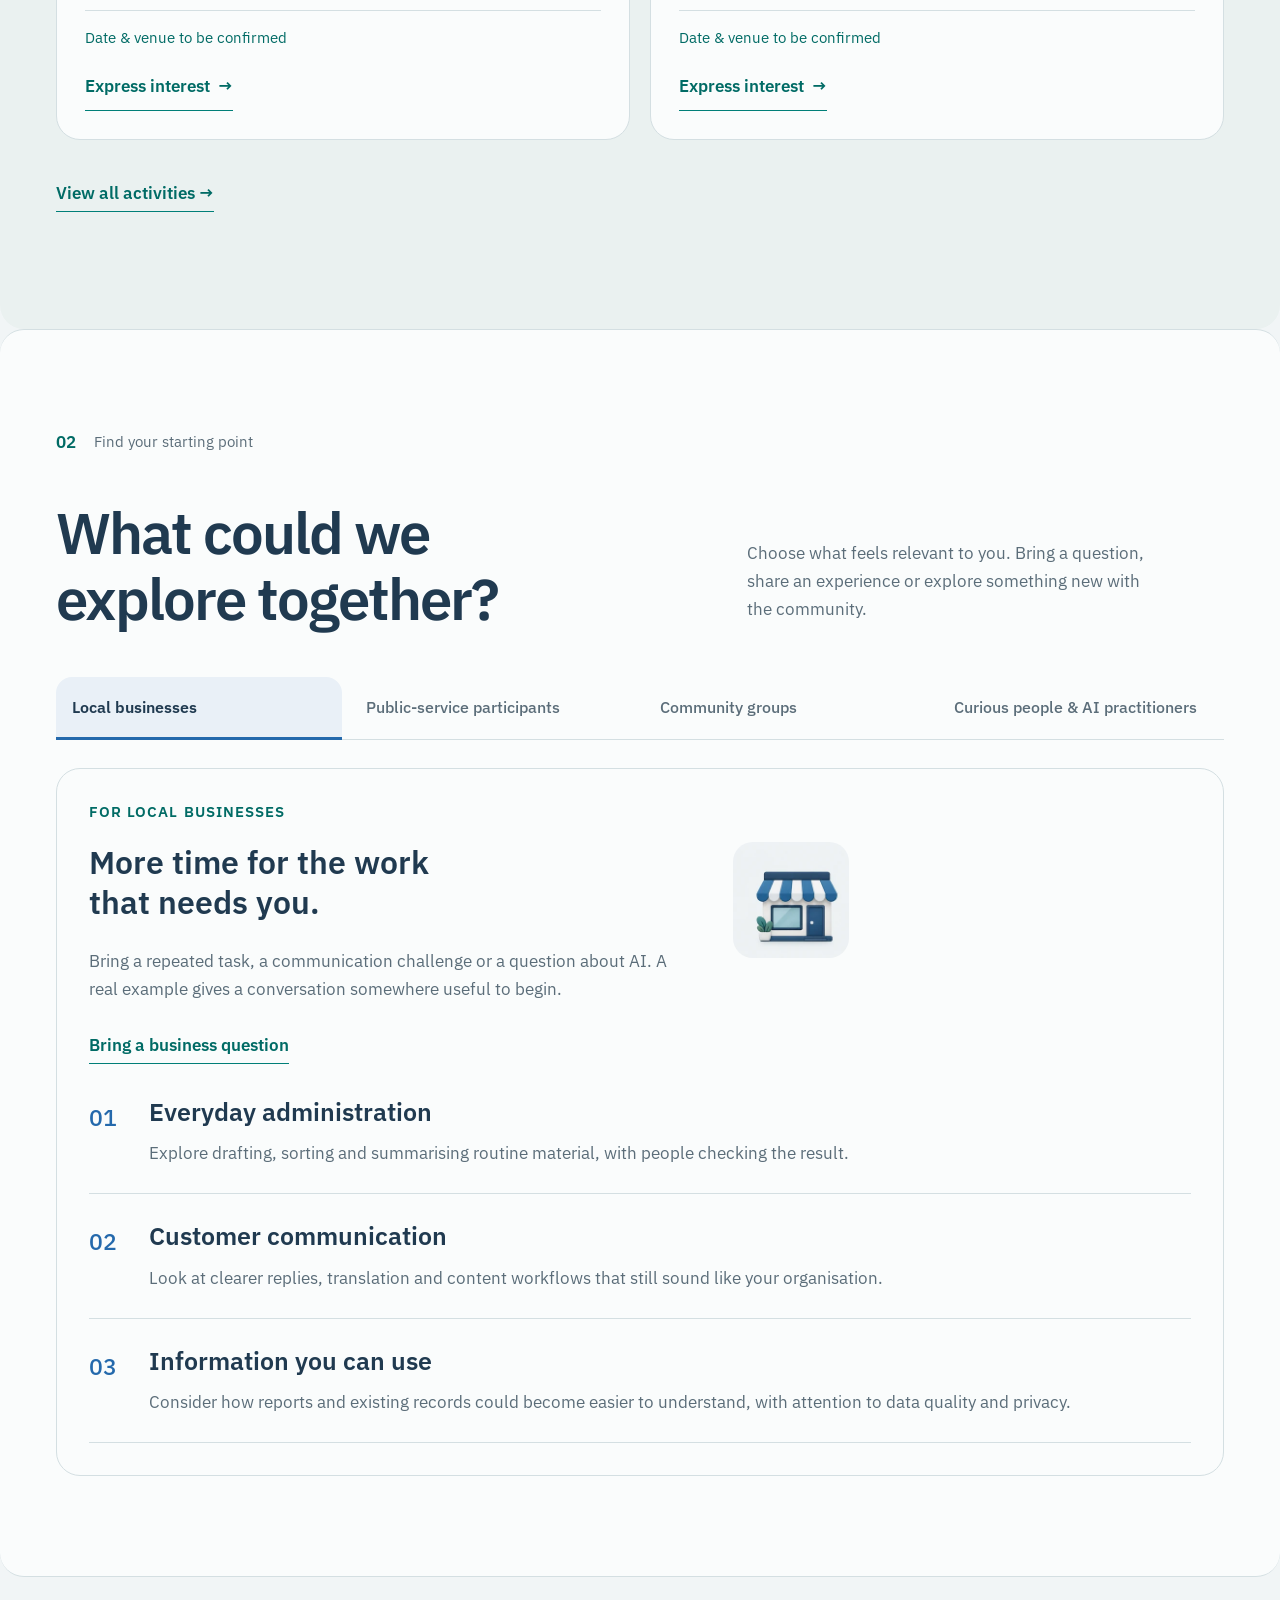
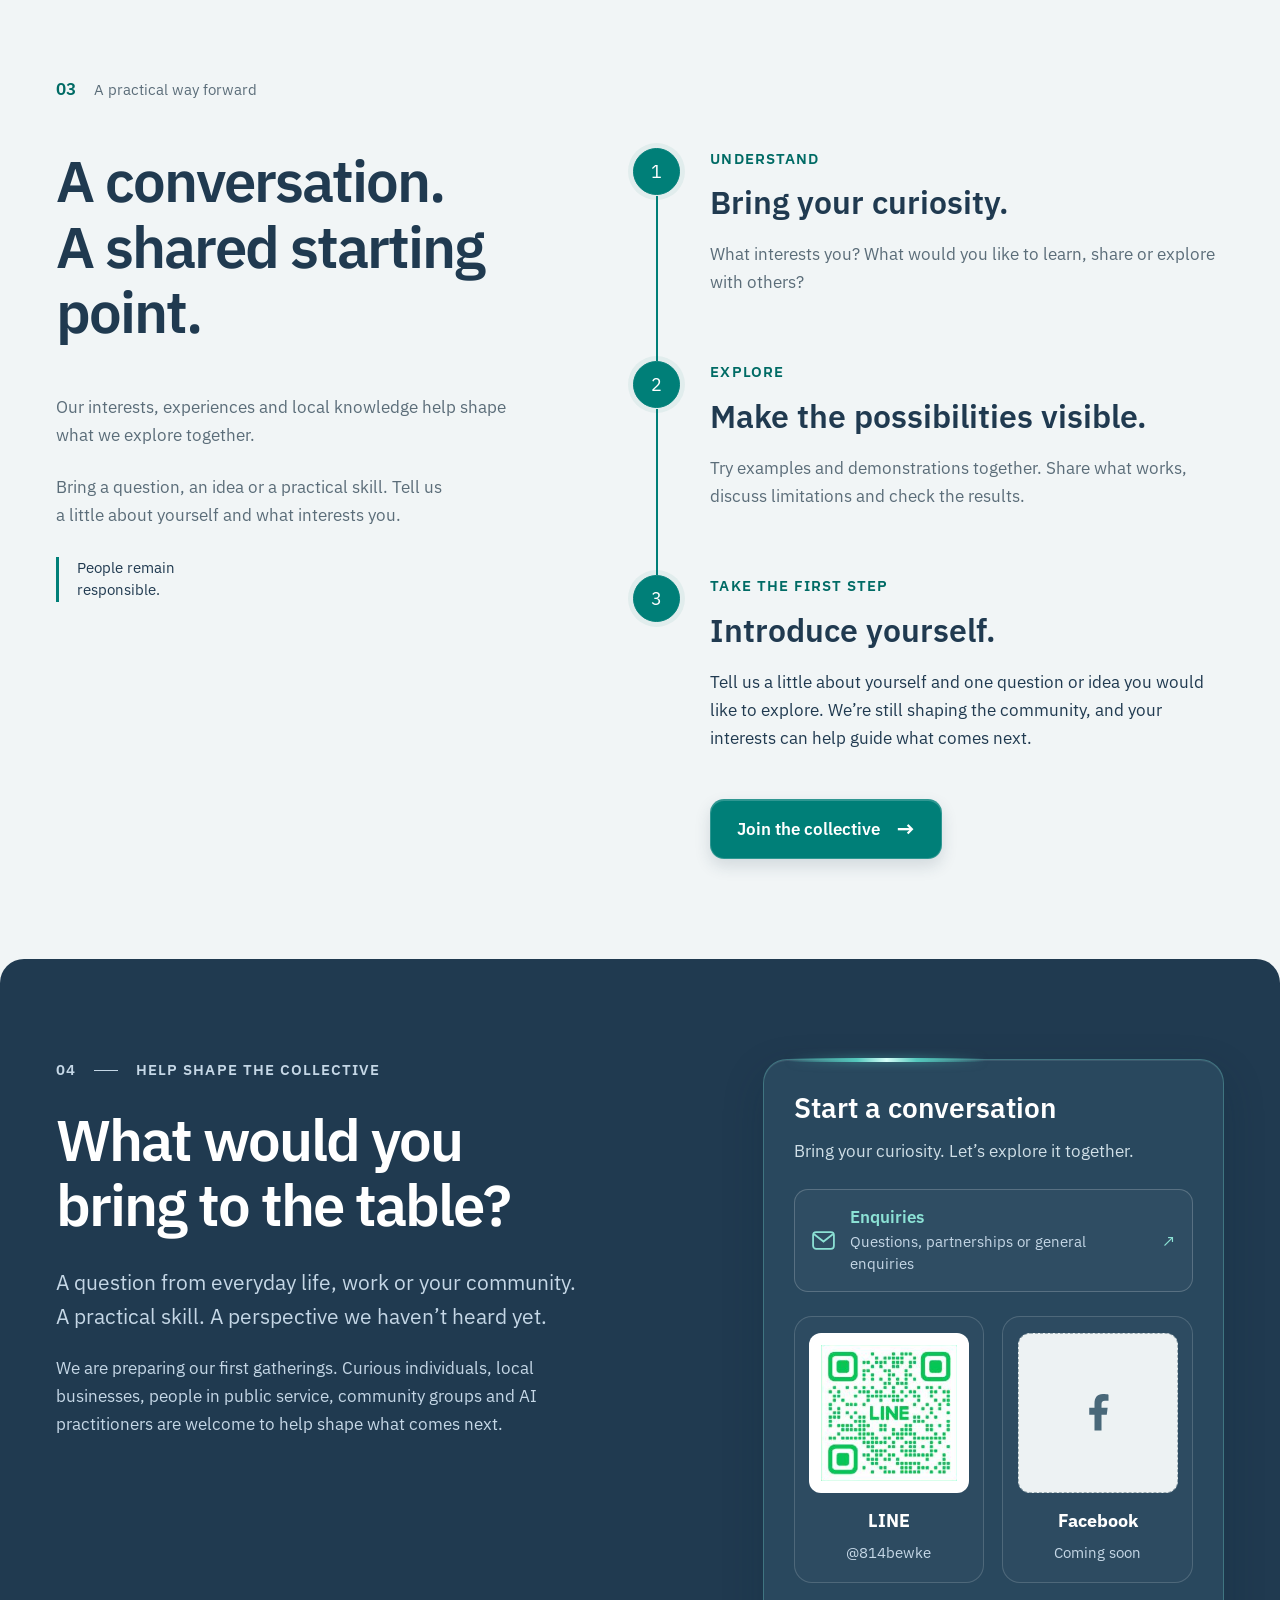
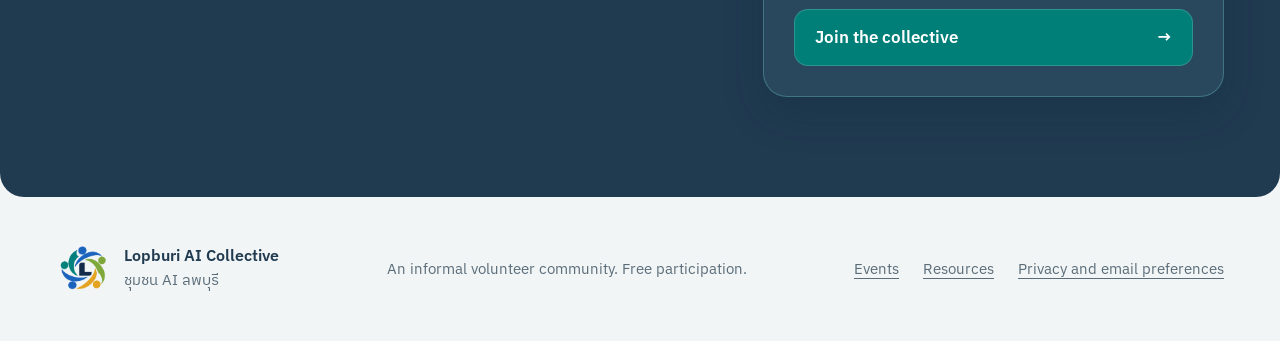
==== commit 760dd702: "Deploy hosted membership and enquiries with events and resources pages" ====
--- a/index.html
+++ b/index.html
@@ -2,8 +2,8 @@
 <!--
 # Main website
 English/Thai community content, contact dialog and Nori launcher.
-Edit this source rather than the standalone review export.
-Contact actions prepare email drafts; they do not submit or subscribe visitors.
+Generated preview: edit site/pages/index.html and site/partials, then run scripts/build-pages.cjs.
+Contact actions submit through the reviewed backend; updates require explicit confirmation.
 -->
 <html lang="en">
 <head>
@@ -11,18 +11,18 @@
   <meta name="description" content="A working concept for Lopburi AI Collective: a local community connecting business, public service and practical AI experience.">
   <meta name="robots" content="noindex,nofollow"><meta name="theme-color" content="#203A50">
   <title>Lopburi AI Collective — Website concept</title>
-  <link rel="icon" href="assets/favicon.svg" type="image/svg+xml"><link rel="stylesheet" href="styles.css?v=12">
+  <link rel="icon" href="assets/favicon.svg" type="image/svg+xml"><link rel="stylesheet" href="styles.css?v=20261016-hosted-pilot"><link rel="stylesheet" href="privacy.css?v=20261016-hosted-pilot">
   <script id="participation-links" type="application/json">{"business": "", "public": "", "groups": "", "curious": ""}</script>
-<script src="script.js?v=20261015-consent" defer></script>
-<link rel="stylesheet" href="nori.css">
-<script src="nori.js" defer></script>
+<script src="site-common.js?v=20261016-hosted-pilot" defer></script><script src="script.js?v=20261016-hosted-pilot" defer></script><script src="contact-flows.js?v=20261016-hosted-pilot" defer></script>
+<link rel="stylesheet" href="events.css?v=20261016-hosted-pilot"><link rel="stylesheet" href="nori.css?v=20261016-hosted-pilot">
+<script src="nori.js?v=20261016-hosted-pilot" defer></script>
 </head>
 <body>
   <a class="skip-link" href="#main"><span data-i18n="copy0">Skip to content</span></a>
-  <header class="site-header">
-    <a class="brand" href="#top" aria-label="Lopburi AI Collective home"><img src="assets/wordmark-header.svg" width="1600" height="390" alt="Lopburi AI Collective — ชุมชน AI ลพบุรี"><img class="header-symbol" src="assets/footer-symbol.png" width="1254" height="1254" alt=""></a>
+<header class="site-header">
+    <a class="brand" href="#top" aria-label="Lopburi AI Collective home" data-i18n-aria-label="homeLabel"><img src="assets/wordmark-header.svg" width="1600" height="390" alt="Lopburi AI Collective — ชุมชน AI ลพบุรี"><img class="header-symbol" src="assets/footer-symbol.png" width="1254" height="1254" alt=""></a>
     <button class="menu-toggle" aria-expanded="false" aria-controls="navigation"><span data-i18n="copy4">Menu</span></button>
-    <nav id="navigation" aria-label="Main navigation"><a href="#community"><span data-i18n="communityNav">Community</span></a><a href="#purpose"><span data-i18n="copy5">About</span></a><a href="#possibilities"><span data-i18n="copy6">Explore together</span></a><a href="#approach"><span data-i18n="copy7">Our approach</span></a><a class="nav-contact" href="#connect"><span data-i18n="copy8">Connect</span></a></nav>
+    <nav id="navigation" aria-label="Main navigation" data-i18n-aria-label="mainNavigation"><a href="#community"><span data-i18n="communityNav">Community</span></a><a href="events.html"><span data-i18n="eventsNav">Events</span></a><a href="resources.html" data-page-link><span data-i18n="resourcesNav">Resources</span></a><a href="#purpose"><span data-i18n="copy5">About</span></a><a href="#possibilities"><span data-i18n="copy6">Explore together</span></a><a href="#approach"><span data-i18n="copy7">Our approach</span></a><a class="nav-contact" href="#connect"><span data-i18n="copy8">Connect</span></a></nav>
 <div class="language-switch" role="group" aria-label="Language / ภาษา"><button type="button" data-language="en" aria-label="English" aria-pressed="true"><svg class="mini-flag" viewBox="0 0 60 40" aria-hidden="true"><rect width="60" height="40" fill="#012169"/><path d="M0 0L60 40M60 0L0 40" stroke="white" stroke-width="8"/><path d="M0 0L60 40M60 0L0 40" stroke="#c8102e" stroke-width="3"/><path d="M30 0V40M0 20H60" stroke="white" stroke-width="12"/><path d="M30 0V40M0 20H60" stroke="#c8102e" stroke-width="7"/></svg><span lang="en">EN</span></button><button type="button" data-language="th" aria-label="ภาษาไทย" aria-pressed="false"><span class="mini-flag thai" aria-hidden="true"></span><span lang="th">ไทย</span></button></div>
   </header>
   <main id="main">
@@ -45,7 +45,7 @@
     </div>
 
     <section class="purpose section wrap" id="purpose" aria-labelledby="purpose-title">
-      <div class="section-label"><span class="section-number">01</span> <span data-i18n="copy17">The local starting point</span></div>
+      <div class="section-label"><span class="section-number">01</span> <span data-i18n="copy17">About the collective</span></div>
       <div class="purpose-grid">
         <div class="purpose-visual reveal"><h2 id="purpose-title"><span data-i18n="copy18">The work is here.<br>So are the people<br>who know it.</span></h2><figure class="community-scene"><picture><source media="(max-width:780px)" srcset="assets/community-collaboration-480.webp"><img src="assets/community-collaboration-960.webp" width="960" height="723" alt="Concept illustration of community members sharing ideas around a table in the pavilion." loading="lazy" decoding="async"></picture></figure></div>
         <div class="purpose-copy reveal">
@@ -62,12 +62,12 @@
       <div class="wrap">
         <div class="section-label reveal"><span class="community-dot" aria-hidden="true"></span><span data-i18n="communityLabel">Community life</span></div>
         <div class="section-heading reveal"><h2 id="community-title"><span data-i18n="communityTitle">A shared interest.<br>A place to connect.</span></h2><p><span data-i18n="communityIntro">We’re an emerging community of people curious about AI. Free training and seminars, shared activities, local partnerships and casual meetups give us ways to learn from one another and shape the collective together.</span></p></div>
-        <div class="community-grid"><article class="community-card reveal"><figure class="community-scene"><picture><source media="(max-width:780px)" srcset="assets/community-learning-480.webp"><img src="assets/community-learning-960.webp" width="960" height="723" alt="Concept illustration of Thai adults learning together with a laptop and notebook." loading="lazy" decoding="async"></picture></figure><div class="community-card-label"><div class="community-icon" aria-hidden="true"><svg viewBox="0 0 64 64" fill="none" stroke="#007F78" stroke-width="2.2" stroke-linecap="round" stroke-linejoin="round"><path d="M12 15q9-4 18 1v28q-9-5-18-1zm36 0q-9-4-18 1v28q9-5 18-1z" fill="#DDEFEA"/><path d="M12 15q9-4 18 1v28q-9-5-18-1zm36 0q-9-4-18 1v28q9-5 18-1z"/><path d="M18 24h6m-6 7h6m12-7h6m-6 7h6"/></svg></div><p class="eyebrow"><span data-i18n="trainingLabel">Free training</span></p></div><h3><span data-i18n="trainingTitle">Learn by trying.</span></h3><p><span data-i18n="trainingBody">Friendly sessions to explore AI tools, practise useful skills and ask questions. Beginners are welcome.</span></p></article><article class="community-card reveal"><div class="community-card-label"><div class="community-icon" aria-hidden="true"><svg viewBox="0 0 64 64" fill="none" stroke="#007F78" stroke-width="2.2" stroke-linecap="round" stroke-linejoin="round"><path d="M9 12h32v23H23l-8 7v-7H9z" fill="#DDEFEA"/><path d="M9 12h32v23H23l-8 7v-7H9z"/><path d="M29 27h22v19h-7l-6 6v-6h-9"/><circle cx="20" cy="23" r="2" fill="#DDA62A" stroke="none"/><path d="M26 23h8"/></svg></div><p class="eyebrow"><span data-i18n="seminarsLabel">Seminars & conversations</span></p></div><h3><span data-i18n="seminarsTitle">Ideas worth sharing.</span></h3><p><span data-i18n="seminarsBody">Free talks and discussions where community members share experiences, useful examples and questions about AI.</span></p></article><article class="community-card reveal"><div class="community-card-label"><div class="community-icon" aria-hidden="true"><svg viewBox="0 0 64 64" fill="none" stroke="#007F78" stroke-width="2.2" stroke-linecap="round" stroke-linejoin="round"><rect x="9" y="12" width="18" height="18" rx="5" fill="#DDEFEA"/><rect x="33" y="12" width="18" height="18" rx="5" fill="#E4ECCF"/><rect x="21" y="36" width="18" height="18" rx="5" fill="#F0E8D8"/><path d="M18 30v8h3m21-8v8h-3"/></svg></div><p class="eyebrow"><span data-i18n="activitiesLabel">Shared activities</span></p></div><h3><span data-i18n="activitiesTitle">Explore something together.</span></h3><p><span data-i18n="activitiesBody">Demonstrations, practical exercises and small community projects shaped by the interests of the people taking part.</span></p></article><article class="community-card reveal"><div class="community-card-label"><div class="community-icon" aria-hidden="true"><svg viewBox="0 0 64 64" fill="none" stroke="#007F78" stroke-width="2.2" stroke-linecap="round" stroke-linejoin="round"><circle cx="21" cy="29" r="13" fill="#DDEFEA"/><circle cx="39" cy="29" r="13" fill="#DDEFEA" fill-opacity=".7"/><circle cx="21" cy="29" r="13"/><circle cx="39" cy="29" r="13"/><circle cx="30" cy="29" r="3" fill="#DDA62A" stroke="none"/></svg></div><p class="eyebrow"><span data-i18n="partnershipsLabel">Community partnerships</span></p></div><h3><span data-i18n="partnershipsTitle">Make local connections.</span></h3><p><span data-i18n="partnershipsBody">Connect with local groups, businesses, public-service participants and learning spaces to share knowledge and support community activities.</span></p></article><article class="community-card reveal"><figure class="community-scene"><picture><source media="(max-width:780px)" srcset="assets/community-meetup-480.webp"><img src="assets/community-meetup-960.webp" width="960" height="723" alt="Concept illustration of a relaxed community conversation in the pavilion." loading="lazy" decoding="async"></picture></figure><div class="community-card-label"><div class="community-icon" aria-hidden="true"><svg viewBox="0 0 64 64" fill="none" stroke="#007F78" stroke-width="2.2" stroke-linecap="round" stroke-linejoin="round"><path d="M8 24h18v14q0 9-9 9t-9-9zm26 0h18v14q0 9-9 9t-9-9z" fill="#DDEFEA"/><path d="M26 28h4v10h-4M52 28h4v10h-4M12 16q-3-4 0-8m27 8q-3-4 0-8"/><path d="M9 51h18m8 0h18"/></svg></div><p class="eyebrow"><span data-i18n="meetupsLabel">Casual meetups</span></p></div><h3><span data-i18n="meetupsTitle">Come for the conversation.</span></h3><p><span data-i18n="meetupsBody">Informal gatherings to meet other AI enthusiasts, exchange ideas and get to know the people behind the collective.</span></p></article></div>
+        <div class="community-grid"><article class="community-card reveal"><figure class="community-scene"><picture><source media="(max-width:780px)" srcset="assets/community-learning-480.webp"><img src="assets/community-learning-960.webp" width="960" height="723" alt="Concept illustration of Thai adults learning together with a laptop and notebook." data-i18n-alt="imageAlt1" loading="lazy" decoding="async"></picture></figure><div class="community-card-label"><div class="community-icon" aria-hidden="true"><svg viewBox="0 0 64 64" fill="none" stroke="#007F78" stroke-width="2.2" stroke-linecap="round" stroke-linejoin="round"><path d="M12 15q9-4 18 1v28q-9-5-18-1zm36 0q-9-4-18 1v28q9-5 18-1z" fill="#DDEFEA"/><path d="M12 15q9-4 18 1v28q-9-5-18-1zm36 0q-9-4-18 1v28q9-5 18-1z"/><path d="M18 24h6m-6 7h6m12-7h6m-6 7h6"/></svg></div><p class="eyebrow"><span data-i18n="trainingLabel">Free training</span></p></div><h3><span data-i18n="trainingTitle">Learn by trying.</span></h3><p><span data-i18n="trainingBody">Friendly sessions to explore AI tools, practise useful skills and ask questions. Beginners are welcome.</span></p><p><a class="text-link" href="resources.html" data-page-link><span data-i18n="resourcesCta">Explore learning resources</span> →</a></p></article><article class="community-card reveal"><div class="community-card-label"><div class="community-icon" aria-hidden="true"><svg viewBox="0 0 64 64" fill="none" stroke="#007F78" stroke-width="2.2" stroke-linecap="round" stroke-linejoin="round"><path d="M9 12h32v23H23l-8 7v-7H9z" fill="#DDEFEA"/><path d="M9 12h32v23H23l-8 7v-7H9z"/><path d="M29 27h22v19h-7l-6 6v-6h-9"/><circle cx="20" cy="23" r="2" fill="#DDA62A" stroke="none"/><path d="M26 23h8"/></svg></div><p class="eyebrow"><span data-i18n="seminarsLabel">Seminars & conversations</span></p></div><h3><span data-i18n="seminarsTitle">Ideas worth sharing.</span></h3><p><span data-i18n="seminarsBody">Free talks and discussions where community members share experiences, useful examples and questions about AI.</span></p></article><article class="community-card reveal"><div class="community-card-label"><div class="community-icon" aria-hidden="true"><svg viewBox="0 0 64 64" fill="none" stroke="#007F78" stroke-width="2.2" stroke-linecap="round" stroke-linejoin="round"><rect x="9" y="12" width="18" height="18" rx="5" fill="#DDEFEA"/><rect x="33" y="12" width="18" height="18" rx="5" fill="#E4ECCF"/><rect x="21" y="36" width="18" height="18" rx="5" fill="#F0E8D8"/><path d="M18 30v8h3m21-8v8h-3"/></svg></div><p class="eyebrow"><span data-i18n="activitiesLabel">Shared activities</span></p></div><h3><span data-i18n="activitiesTitle">Explore something together.</span></h3><p><span data-i18n="activitiesBody">Demonstrations, practical exercises and small community projects shaped by the interests of the people taking part.</span></p></article><article class="community-card reveal"><div class="community-card-label"><div class="community-icon" aria-hidden="true"><svg viewBox="0 0 64 64" fill="none" stroke="#007F78" stroke-width="2.2" stroke-linecap="round" stroke-linejoin="round"><circle cx="21" cy="29" r="13" fill="#DDEFEA"/><circle cx="39" cy="29" r="13" fill="#DDEFEA" fill-opacity=".7"/><circle cx="21" cy="29" r="13"/><circle cx="39" cy="29" r="13"/><circle cx="30" cy="29" r="3" fill="#DDA62A" stroke="none"/></svg></div><p class="eyebrow"><span data-i18n="partnershipsLabel">Community partnerships</span></p></div><h3><span data-i18n="partnershipsTitle">Make local connections.</span></h3><p><span data-i18n="partnershipsBody">Connect with local groups, businesses, public-service participants and learning spaces to share knowledge and support community activities.</span></p></article><article class="community-card reveal"><figure class="community-scene"><picture><source media="(max-width:780px)" srcset="assets/community-meetup-480.webp"><img src="assets/community-meetup-960.webp" width="960" height="723" alt="Concept illustration of a relaxed community conversation in the pavilion." data-i18n-alt="imageAlt2" loading="lazy" decoding="async"></picture></figure><div class="community-card-label"><div class="community-icon" aria-hidden="true"><svg viewBox="0 0 64 64" fill="none" stroke="#007F78" stroke-width="2.2" stroke-linecap="round" stroke-linejoin="round"><path d="M8 24h18v14q0 9-9 9t-9-9zm26 0h18v14q0 9-9 9t-9-9z" fill="#DDEFEA"/><path d="M26 28h4v10h-4M52 28h4v10h-4M12 16q-3-4 0-8m27 8q-3-4 0-8"/><path d="M9 51h18m8 0h18"/></svg></div><p class="eyebrow"><span data-i18n="meetupsLabel">Casual meetups</span></p></div><h3><span data-i18n="meetupsTitle">Come for the conversation.</span></h3><p><span data-i18n="meetupsBody">Informal gatherings to meet other AI enthusiasts, exchange ideas and get to know the people behind the collective.</span></p></article></div>
         <div class="community-welcome reveal"><p><span data-i18n="communityWelcome">You don’t need to represent an organisation or have technical experience. Bring your curiosity, your perspective or something you’d like to share.</span></p><a class="text-link" href="#community-events"><span data-i18n="communityEventsLink">See what’s taking shape</span></a></div>
         <div class="community-events" id="community-events" aria-labelledby="events-title">
           <div class="events-heading reveal"><div><p class="eyebrow"><span data-i18n="eventsLabel">Getting together</span></p><h3 id="events-title"><span data-i18n="eventsTitle">Upcoming events</span></h3></div><span class="planning-badge"><span data-i18n="eventsPlanning">Planning stage</span></span></div>
           <p class="events-note reveal"><span data-i18n="eventsNote">Our first gatherings are being planned. The ideas below are starting points, not confirmed events. Dates, venues and participation details will appear here when agreed.</span></p>
-          <div class="event-grid"><article class="event-card reveal"><figure class="community-scene event-scene"><div class="event-media"><video class="event-loop" data-loop-src="assets/event-meetup-loop.mp4" muted loop playsinline preload="none" aria-hidden="true"></video><button class="event-loop-toggle" type="button" aria-label="Pause animation" hidden>Ⅱ</button><picture><source media="(max-width:780px)" srcset="assets/event-meetup-480.webp"><img src="assets/event-meetup-960.webp" width="960" height="723" alt="Concept illustration of a diverse community gathering on the pavilion terrace." loading="lazy" decoding="async"></picture></div></figure><span class="event-status"><span data-i18n="eventIdea">Activity idea</span></span><h4><span data-i18n="firstMeetTitle">First community meetup</span></h4><p><span data-i18n="firstMeetBody">An informal introduction to the collective: meet one another, share interests and suggest activities.</span></p><div class="event-pending"><span data-i18n="eventDetails">Date & venue to be confirmed</span></div><a class="text-link event-interest" href="mailto:lopburiaicollective@gmail.com?subject=Interest%20in%20community%20activities" data-event-interest><span data-i18n="eventInterest">Express interest</span> <span aria-hidden="true">→</span></a></article><article class="event-card reveal"><figure class="community-scene event-scene"><div class="event-media"><video class="event-loop" data-loop-src="assets/event-learning-loop.mp4" muted loop playsinline preload="none" aria-hidden="true"></video><button class="event-loop-toggle" type="button" aria-label="Pause animation" hidden>Ⅱ</button><picture><source media="(max-width:780px)" srcset="assets/event-learning-480.webp"><img src="assets/event-learning-960.webp" width="960" height="723" alt="Concept illustration of a beginner AI learning session led by a Thai facilitator." loading="lazy" decoding="async"></picture></div></figure><span class="event-status"><span data-i18n="eventIdea">Activity idea</span></span><h4><span data-i18n="firstTrainingTitle">Getting started with AI</span></h4><p><span data-i18n="firstTrainingBody">A free introductory learning session with practical examples, questions and shared exploration.</span></p><div class="event-pending"><span data-i18n="eventDetails">Date & venue to be confirmed</span></div><a class="text-link event-interest" href="mailto:lopburiaicollective@gmail.com?subject=Interest%20in%20community%20activities" data-event-interest><span data-i18n="eventInterest">Express interest</span> <span aria-hidden="true">→</span></a></article></div></div></div></section>
+          <div class="event-grid"><article class="event-card reveal"><figure class="community-scene event-scene"><div class="event-media"><a class="event-detail-image-link" href="events.html#first-community-meetup" aria-label="View activity details" data-i18n-aria-label="viewActivity"></a><video class="event-loop" data-loop-src="assets/event-meetup-loop.mp4" muted loop playsinline preload="none" aria-hidden="true"></video><button class="event-loop-toggle" type="button" aria-label="Pause animation" data-i18n-aria-label="pauseAnimation" hidden>Ⅱ</button><picture><source media="(max-width:780px)" srcset="assets/event-meetup-480.webp"><img src="assets/event-meetup-960.webp" width="960" height="723" alt="Concept illustration of a diverse community gathering on the pavilion terrace." data-i18n-alt="imageAlt3" loading="lazy" decoding="async"></picture></div></figure><span class="event-status"><span data-i18n="eventIdea">Activity idea</span></span><h4><a href="events.html#first-community-meetup"><span data-i18n="firstMeetTitle">First community meetup</span></a></h4><p><span data-i18n="firstMeetBody">An informal introduction to the collective: meet one another, share interests and suggest activities.</span></p><div class="event-pending"><span data-i18n="eventDetails">Date & venue to be confirmed</span></div><a class="text-link event-interest" href="mailto:lopburiaicollective@gmail.com?subject=Interest%20in%20community%20activities" data-event-interest><span data-i18n="eventInterest">Express interest</span> <span aria-hidden="true">→</span></a></article><article class="event-card reveal"><figure class="community-scene event-scene"><div class="event-media"><a class="event-detail-image-link" href="events.html#getting-started-with-ai" aria-label="View activity details" data-i18n-aria-label="viewActivity"></a><video class="event-loop" data-loop-src="assets/event-learning-loop.mp4" muted loop playsinline preload="none" aria-hidden="true"></video><button class="event-loop-toggle" type="button" aria-label="Pause animation" data-i18n-aria-label="pauseAnimation" hidden>Ⅱ</button><picture><source media="(max-width:780px)" srcset="assets/event-learning-480.webp"><img src="assets/event-learning-960.webp" width="960" height="723" alt="Concept illustration of a beginner AI learning session led by a Thai facilitator." data-i18n-alt="imageAlt4" loading="lazy" decoding="async"></picture></div></figure><span class="event-status"><span data-i18n="eventIdea">Activity idea</span></span><h4><a href="events.html#getting-started-with-ai"><span data-i18n="firstTrainingTitle">Getting started with AI</span></a></h4><p><span data-i18n="firstTrainingBody">A free introductory learning session with practical examples, questions and shared exploration.</span></p><div class="event-pending"><span data-i18n="eventDetails">Date & venue to be confirmed</span></div><a class="text-link event-interest" href="mailto:lopburiaicollective@gmail.com?subject=Interest%20in%20community%20activities" data-event-interest><span data-i18n="eventInterest">Express interest</span> <span aria-hidden="true">→</span></a></article></div></div></div><p class="events-all-link wrap"><a class="text-link" href="events.html"><span data-i18n="viewActivities">View all activities</span> →</a></p></section>
 
     <section class="possibilities section" id="possibilities" aria-labelledby="possibilities-title">
       <div class="wrap">
@@ -90,14 +90,14 @@
         <div class="audience-panel" id="panel-community" role="tabpanel" aria-labelledby="tab-community" tabindex="0" hidden>
           <div class="panel-intro"><img class="panel-category-icon" src="assets/invitation-groups.webp" width="240" height="240" alt="" loading="lazy" decoding="async"><p class="eyebrow"><span data-i18n="copy54">For community groups</span></p><h3><span data-i18n="copy55">Shared interests.<br>Local possibilities.</span></h3><p><span data-i18n="copy56">Bring a community question or a project idea. Explore how AI might support the people, activities and connections that matter to your group.</span></p><a class="text-link" href="#connect"><span data-i18n="copy57">Share a community idea</span></a></div>
           <ol class="use-cases"><li><span class="case-number">01</span><div><h4><span data-i18n="copy58">Community communication</span></h4><p><span data-i18n="copy59">Explore translation, information access and the routine coordination work that uses volunteer time.</span></p></div></li><li><span class="case-number">02</span><div><h4><span data-i18n="copy60">Planning activities together</span></h4><p><span data-i18n="copy61">Try ideas for organising gatherings, preparing useful materials and making participation easier.</span></p></div></li><li><span class="case-number">03</span><div><h4><span data-i18n="copy62">Small community projects</span></h4><p><span data-i18n="copy63">Start with a shared local question and explore a small project using non-sensitive sample material.</span></p></div></li></ol>
-        </div><div class="audience-panel" id="panel-curious" role="tabpanel" aria-labelledby="tab-curious" tabindex="0" hidden><div class="panel-intro"><img class="panel-category-icon" src="assets/invitation-curious.webp" width="240" height="240" alt="" loading="lazy" decoding="async"><p class="eyebrow"><span data-i18n="curiousLabel">For beginners and experienced members</span></p><h3><span data-i18n="curiousTitle">Start with curiosity.<br>Learn by sharing.</span></h3><p><span data-i18n="curiousBody">You do not need a technical background. Ask a first question, practise alongside others or share a skill that helps someone get started.</span></p><a class="text-link" href="#community-events"><span data-i18n="curiousCta">Find a learning activity</span></a></div><ol class="use-cases"><li><span class="case-number">01</span><div><h4><span data-i18n="curiousOne">Getting started</span></h4><p><span data-i18n="curiousOneBody">Try everyday AI tools in friendly sessions, with time for questions and checking the results.</span></p></div></li><li><span class="case-number">02</span><div><h4><span data-i18n="curiousTwo">Sharing practical skills</span></h4><p><span data-i18n="curiousTwoBody">Bring a useful example, explain what you learned and help another member try it.</span></p></div></li><li><span class="case-number">03</span><div><h4><span data-i18n="curiousThree">Exploring and experimenting</span></h4><p><span data-i18n="curiousThreeBody">Explore a demonstration or a small prototype together, including its limits and where human judgement matters.</span></p></div></li></ol></div>
+        </div><div class="audience-panel" id="panel-curious" role="tabpanel" aria-labelledby="tab-curious" tabindex="0" hidden><div class="panel-intro"><img class="panel-category-icon" src="assets/invitation-curious.webp" width="240" height="240" alt="" loading="lazy" decoding="async"><p class="eyebrow"><span data-i18n="curiousLabel">For beginners and experienced members</span></p><h3><span data-i18n="curiousTitle">Start with curiosity.<br>Learn by sharing.</span></h3><p><span data-i18n="curiousBody">You do not need a technical background. Ask a first question, practise alongside others or share a skill that helps someone get started.</span></p><a class="text-link" href="events.html#getting-started-with-ai"><span data-i18n="curiousCta">Find a learning activity</span></a></div><ol class="use-cases"><li><span class="case-number">01</span><div><h4><span data-i18n="curiousOne">Getting started</span></h4><p><span data-i18n="curiousOneBody">Try everyday AI tools in friendly sessions, with time for questions and checking the results.</span></p></div></li><li><span class="case-number">02</span><div><h4><span data-i18n="curiousTwo">Sharing practical skills</span></h4><p><span data-i18n="curiousTwoBody">Bring a useful example, explain what you learned and help another member try it.</span></p></div></li><li><span class="case-number">03</span><div><h4><span data-i18n="curiousThree">Exploring and experimenting</span></h4><p><span data-i18n="curiousThreeBody">Explore a demonstration or a small prototype together, including its limits and where human judgement matters.</span></p></div></li></ol></div>
       </div>
     </section>
 
     <section class="approach section wrap" id="approach" aria-labelledby="approach-title">
       <div class="section-label"><span class="section-number">03</span> <span data-i18n="copy64">A practical way forward</span></div>
       <div class="approach-grid">
-        <div class="approach-heading reveal"><h2 id="approach-title"><span data-i18n="copy65">A conversation.<br>A shared starting point.</span></h2><p><span data-i18n="copy66">Our interests, experiences and local knowledge help shape what we explore together.</span></p><p class="approach-invite"><span data-i18n="contactInvite">Bring a question, an idea or a practical skill. Tell us a little about yourself and what interests you.</span></p><button class="button teal" type="button" data-contact-open><span data-i18n="contactCTA">Join the collective</span></button><div class="approach-stamp"><span data-i18n="copy67">People remain<br>responsible.</span></div></div>
+        <div class="approach-heading reveal"><h2 id="approach-title"><span data-i18n="copy65">A conversation.<br>A shared starting point.</span></h2><p><span data-i18n="copy66">Our interests, experiences and local knowledge help shape what we explore together.</span></p><p class="approach-invite"><span data-i18n="contactInvite">Bring a question, an idea or a practical skill. Tell us a little about yourself and what interests you.</span></p><div class="approach-stamp"><span data-i18n="copy67">People remain<br>responsible.</span></div></div>
         <ol class="journey">
           <li class="reveal"><span class="journey-index">1</span><div><p class="eyebrow"><span data-i18n="copy68">Understand</span></p><h3><span data-i18n="copy69">Bring your curiosity.</span></h3><p><span data-i18n="copy70">What interests you? What would you like to learn, share or explore with others?</span></p></div></li>
           <li class="reveal"><span class="journey-index">2</span><div><p class="eyebrow"><span data-i18n="copy71">Explore</span></p><h3><span data-i18n="copy72">Make the possibilities visible.</span></h3><p><span data-i18n="copy73">Try examples and demonstrations together. Share what works, discuss limitations and check the results.</span></p></div></li>
@@ -109,11 +109,11 @@
     <section class="invitation section" id="connect" aria-labelledby="connect-title">
       <div class="wrap invitation-grid">
         <div class="reveal"><p class="eyebrow light">04 <span class="small-rule"></span> <span data-i18n="copy77">Help shape the collective</span></p><h2 id="connect-title"><span data-i18n="copy78">What would you<br>bring to the table?</span></h2><p class="invite-intro"><span data-i18n="copy79">A question from everyday life, work or your community. A practical skill. A perspective we haven’t heard yet.</span></p><p><span data-i18n="copy80">We are preparing our first gatherings. Curious individuals, local businesses, people in public service, community groups and AI practitioners are welcome to help shape what comes next.</span></p></div>
-        <div class="contact-detail reveal contact-raised"><h3><span data-i18n="copy81">Start a conversation</span></h3><p class="raised-welcome"><span data-i18n="contactRaisedWelcome">Bring your curiosity. Let’s explore it together.</span></p><a class="raised-email enquiries-action" href="mailto:lopburiaicollective+enquiries@gmail.com?subject=Lopburi%20AI%20Collective%20%E2%80%94%20Enquiry"><svg viewBox="0 0 24 24" aria-hidden="true"><rect x="2" y="4" width="20" height="16" rx="3"/><path d="m3 6 9 7 9-7"/></svg><span><strong data-i18n="enquiriesTitle">Enquiries</strong><small data-i18n="enquiriesDescription">Questions, partnerships or general enquiries</small></span><span aria-hidden="true">↗</span></a><div class="raised-socials"><a class="raised-social line-contact" href="https://line.me/R/ti/p/%40814bewke" aria-label="Open Lopburi AI Collective on LINE / เปิด LINE ของชุมชน AI ลพบุรี"><div class="line-qr-frame"><img src="assets/line-qr.png" width="216" height="216" alt="" loading="lazy"></div><strong>LINE</strong><small>@814bewke</small></a><div class="raised-social facebook-contact" data-facebook-card><div class="facebook-icon-frame"><svg viewBox="0 0 24 24" aria-hidden="true"><path fill="currentColor" d="M14 22v-9h3l.5-4H14V7c0-1.2.4-2 2-2h2V1.5c-.5-.1-1.8-.3-3.2-.3C11.5 1.2 10 3.2 10 6.7V9H7v4h3v9z"/></svg></div><strong>Facebook</strong><small><span data-i18n="facebookComing">Coming soon</span></small></div></div><button class="button raised-introduction" id="brief-button"><span data-i18n="copy85">Join the collective</span><span aria-hidden="true">→</span></button></div>
+        <div class="contact-detail reveal contact-raised"><h3><span data-i18n="copy81">Start a conversation</span></h3><p class="raised-welcome"><span data-i18n="contactRaisedWelcome">Bring your curiosity. Let’s explore it together.</span></p><a class="raised-email enquiries-action" data-enquiry-open aria-haspopup="dialog" href="mailto:lopburiaicollective+enquiries@gmail.com?subject=Lopburi%20AI%20Collective%20%E2%80%94%20Enquiry"><svg viewBox="0 0 24 24" aria-hidden="true"><rect x="2" y="4" width="20" height="16" rx="3"/><path d="m3 6 9 7 9-7"/></svg><span><strong data-i18n="enquiriesTitle">Enquiries</strong><small data-i18n="enquiriesDescription">Questions, partnerships or general enquiries</small></span><span aria-hidden="true">↗</span></a><div class="raised-socials"><a class="raised-social line-contact" href="https://line.me/R/ti/p/%40814bewke" aria-label="Open Lopburi AI Collective on LINE / เปิด LINE ของชุมชน AI ลพบุรี"><div class="line-qr-frame"><img src="assets/line-qr.png" width="216" height="216" alt="" loading="lazy"></div><strong>LINE</strong><small>@814bewke</small></a><div class="raised-social facebook-contact" data-facebook-card><div class="facebook-icon-frame"><svg viewBox="0 0 24 24" aria-hidden="true"><path fill="currentColor" d="M14 22v-9h3l.5-4H14V7c0-1.2.4-2 2-2h2V1.5c-.5-.1-1.8-.3-3.2-.3C11.5 1.2 10 3.2 10 6.7V9H7v4h3v9z"/></svg></div><strong>Facebook</strong><small><span data-i18n="facebookComing">Coming soon</span></small></div></div><button class="button raised-introduction" id="brief-button"><span data-i18n="copy85">Join the collective</span><span aria-hidden="true">→</span></button></div>
       </div>
     </section>
   </main>
-  <footer class="site-footer wrap reveal"><a class="footer-brand" href="#top" aria-label="Lopburi AI Collective — back to top"><img src="assets/footer-symbol.png" width="1254" height="1254" alt=""><span class="footer-brand-names"><strong lang="en">Lopburi AI Collective</strong><span lang="th">ชุมชน AI ลพบุรี</span></span></a><p><span data-i18n="copy86">A local initiative in development.<br>Programme and contact details to be confirmed.</span></p><a href="proposal.html"><span data-i18n="copy87">Concept notes</span></a><a href="#top"><span data-i18n="copy88">Back to top</span></a></footer>
+  <footer class="site-footer wrap"><a class="footer-brand" href="#top"><img src="assets/footer-symbol.png" width="1254" height="1254" alt=""><span class="footer-brand-names"><strong>Lopburi AI Collective</strong><span lang="th">ชุมชน AI ลพบุรี</span></span></a><p data-i18n="communitySummary">An informal volunteer community. Free participation.</p><nav class="footer-links" aria-label="Footer" data-i18n-aria-label="footerNavigation"><a href="events.html" data-page-link data-i18n="eventsNav">Events</a><a href="resources.html" data-page-link data-i18n="resourcesNav">Resources</a><a href="privacy.html?lang=en" data-privacy-link target="_blank" rel="noopener" data-i18n="privacyTitle">Privacy and email preferences</a></nav></footer>
   <dialog id="scene-dialog" aria-labelledby="scene-title">
     <form method="dialog" class="dialog-head"><button aria-label="Close scene"><span data-i18n="copy89">Close</span></button></form>
     <h2 id="scene-title"><span data-i18n="copy90">Step into the collective</span></h2>
@@ -122,7 +122,8 @@
   <dialog id="brief-dialog" class="contact-card" aria-labelledby="brief-title">
     <form method="dialog" class="dialog-head"><button aria-label="Close introduction template"><span data-i18n="copy89">Close</span></button></form>
     <div class="contact-card-brand"><img src="assets/relief.png" width="1254" height="1254" alt=""><div><strong lang="en">Lopburi AI Collective</strong><span lang="th">ชุมชน AI ลพบุรี</span></div></div>
-    <h2 id="brief-title"><span data-i18n="copy91">Start a conversation</span></h2>
+    <h2 id="brief-title"><span data-i18n="memberTitle">Join the collective</span></h2>
+    <p data-i18n="memberMeaning">Introduce yourself and express interest in taking part. Participation is free, with no formal membership commitment.</p>
     <p><span data-i18n="contactInvite">Bring a question, an idea or a practical skill. Tell us a little about yourself and what interests you.</span></p>
     <p class="contact-draft-note"><span data-i18n="copy92">Prepare your introduction here, then open it in your email app to send. You can also contact us directly by email or LINE.</span></p>
     <form id="contact-form">
@@ -134,19 +135,33 @@
       </div>
       <div class="mailing-optin"><label for="contact-updates"><input id="contact-updates" name="updates" type="checkbox"><span data-i18n="updatesOptIn">Keep me updated about Lopburi AI Collective events, learning resources and community news.</span></label><small><span data-i18n="updatesHelp">Optional. Your choice is included in your email draft and reaches us only when you send it. You can ask us to stop updates by email or LINE.</span></small></div>
       <p class="contact-local-note"><span data-i18n="contactLocal">Preparing this card keeps your details in this tab. Opening an email draft passes them to your email app; you review and send it there.</span></p>
+      <p class="privacy-form-note"><span data-i18n="privacyForm">We use your details only to respond and communicate about the collective. Updates are optional.</span> <a href="privacy.html?lang=en" data-privacy-link target="_blank" rel="noopener" data-i18n="privacyTitle">Privacy and email preferences</a></p>
       <button class="button teal" type="submit"><span data-i18n="prepareCard">Prepare introduction</span></button>
     </form>
-    <section id="contact-ready" class="contact-ready" hidden tabindex="-1" aria-labelledby="contact-thanks">
-      <h3 id="contact-thanks"><span data-i18n="contactThanks">Your introduction is ready.</span></h3>
-      <p><span data-i18n="contactPrepared">Open the email draft, review it and send it from your email app. Nothing has been sent yet; you can also save or edit your introduction.</span></p>
-      <pre id="contact-summary"></pre>
-      <div class="contact-ready-actions"><a class="button teal" id="email-introduction" href="mailto:lopburiaicollective+newmembers@gmail.com"><span data-i18n="emailIntroduction">Email your introduction</span></a><button class="button teal" type="button" id="download-brief"><span data-i18n="copy94">Save introduction as text</span></button><button class="button contact-edit" type="button" id="edit-contact"><span data-i18n="editCard">Edit details</span></button></div>
-    </section>
-    <p class="dialog-status" id="brief-status" aria-live="polite"></p>
+
+    <p class="dialog-status" id="brief-status" role="status" aria-live="polite"></p>
     <div class="contact-channels"><div class="email-placeholder"><strong><span data-i18n="projectEmail">Project email</span></strong><a class="project-email-link" href="mailto:lopburiaicollective@gmail.com?subject=Hello%20Lopburi%20AI%20Collective">lopburiaicollective@gmail.com</a></div><div class="qr-placeholder-grid"><a class="qr-placeholder dialog-line-link" href="https://line.me/R/ti/p/%40814bewke" aria-label="Open Lopburi AI Collective on LINE / เปิด LINE ของชุมชน AI ลพบุรี"><div class="line-qr-frame"><img src="assets/line-qr.png" width="216" height="216" alt="" loading="lazy"></div><strong>LINE</strong><small>@814bewke</small></a><div class="qr-placeholder"><div class="qr-empty" aria-hidden="true">＋</div><strong>Facebook</strong><small><span data-i18n="qrPending">QR code to be added</span></small></div></div></div>
   </dialog>
+<dialog id="enquiry-dialog" class="contact-card" aria-labelledby="enquiry-title">
+    <form method="dialog" class="dialog-head"><button aria-label="Close enquiry" data-i18n-aria-label="closeEnquiry"><span data-i18n="copy89">Close</span></button></form>
+    <div class="contact-card-brand"><img src="assets/relief.png" width="1254" height="1254" alt=""><div><strong>Lopburi AI Collective</strong><span lang="th">ชุมชน AI ลพบุรี</span></div></div>
+    <h2 id="enquiry-title"><span data-i18n="enquiryHeading">Start a conversation</span></h2>
+    <p data-i18n="enquiryIntro">Ask a question, discuss a partnership or tell us how we can help.</p>
+    <form id="enquiry-form">
+      <div class="contact-fields">
+        <div><label for="enquiry-name" data-i18n="contactName">Your name</label><input id="enquiry-name" name="name" autocomplete="name" maxlength="120" required></div>
+        <div><label for="enquiry-email" data-i18n="contactEmail">Email address</label><input id="enquiry-email" name="email" type="email" autocomplete="email" maxlength="254" required></div>
+        <div class="field-wide"><label for="enquiry-subject" data-i18n="enquirySubject">Subject</label><input id="enquiry-subject" name="subject" maxlength="160" required></div>
+        <div class="field-wide"><label for="enquiry-message" data-i18n="enquiryMessage">Your message</label><textarea id="enquiry-message" name="message" rows="4" maxlength="1200" required></textarea></div>
+      </div>
+      <p class="contact-local-note" data-i18n="enquiryNote">Prepare your enquiry, then review and send it in your email app. This does not subscribe you to updates.</p>
+      <p class="privacy-form-note"><span data-i18n="privacyForm">We use your details only to respond and communicate about the collective. Updates are optional.</span> <a href="privacy.html?lang=en" data-privacy-link target="_blank" rel="noopener" data-i18n="privacyTitle">Privacy and email preferences</a></p>
+      <button class="button teal" type="submit" data-i18n="enquiryPrepare">Prepare enquiry</button>
+    </form>
+    <p id="enquiry-status" class="dialog-status" role="status" aria-live="polite"></p>
+  </dialog>
 
-  <button id="nori-launcher" class="nori-launcher" type="button" aria-controls="nori-panel" aria-expanded="false" aria-label="Ask Nori">
+<button id="nori-launcher" class="nori-launcher" type="button" aria-controls="nori-panel" aria-expanded="false" aria-label="Ask Nori">
     <span class="nori-art"><img src="assets/nori-still.webp" width="320" height="320" alt=""><video id="nori-idle" src="assets/nori-idle.mp4" muted playsinline preload="none" aria-hidden="true" hidden></video></span><span id="nori-launcher-label">Ask Nori</span>
   </button>
   <section id="nori-panel" class="nori-panel" role="dialog" aria-labelledby="nori-title" hidden>
--- a/styles.css
+++ b/styles.css
@@ -441,12 +441,12 @@
 @media(max-width:780px){.hero-arrival{margin:16px 20px;padding:16px 18px;max-width:calc(100% - 40px)}.is-scrubbing .hero-arrival{left:20px;right:20px;bottom:max(24px,env(safe-area-inset-bottom));max-width:none;width:auto}.hero-arrival p{font-size:1.125rem}.hero-arrival .text-link{font-size:1rem}html:lang(th) .hero-arrival p{line-height:1.6}}
 @media(max-height:540px){.is-scrubbing .hero-arrival{bottom:16px;padding:12px 16px}.hero-arrival p{font-size:1rem;margin-bottom:5px}}
 /* Stage 3b: shallow depth and a clear invitation action. */
-.hero-arrival{background:rgba(24,47,65,.96);border:1px solid rgba(209,234,234,.3);box-shadow:0 12px 30px rgba(12,29,42,.24),inset 0 1px 0 rgba(255,255,255,.14);padding:24px 26px;border-radius:20px}
-.hero-arrival p{font-size:1.5rem;line-height:1.4;margin-bottom:16px;text-shadow:0 1px 2px rgba(0,0,0,.18)}
+.hero-arrival{background:rgba(24,47,65,.72);border:1px solid rgba(209,234,234,.3);box-shadow:0 12px 30px rgba(12,29,42,.24),inset 0 1px 0 rgba(255,255,255,.14);padding:22px 24px;border-radius:20px}
+.hero-arrival p{font-size:1.35rem;font-weight:400;line-height:1.4;margin-bottom:14px;text-shadow:0 1px 2px rgba(0,0,0,.18)}
 .hero-arrival .text-link{display:inline-flex;align-items:center;justify-content:center;gap:10px;background:#007F78;color:#fff;border:1px solid rgba(255,255,255,.18);border-radius:12px;padding:11px 16px;min-height:46px;font-size:1rem;line-height:1.5;box-shadow:0 3px 8px rgba(9,28,36,.18);transition:background .2s,box-shadow .2s}
 .hero-arrival .text-link:hover{background:#006B65;box-shadow:0 4px 12px rgba(9,28,36,.24)}
 .hero-arrival .text-link:focus-visible{outline:3px solid #8CE2D5;outline-offset:4px}
-@media(min-width:781px){.is-scrubbing .hero-arrival{width:420px;max-width:calc(100% - 64px)}html:lang(th) .hero-arrival p{font-size:1.4rem;line-height:1.6}}
+@media(min-width:781px){.is-scrubbing .hero-arrival{width:360px;max-width:calc(100% - 64px)}html:lang(th) .hero-arrival p{font-size:1.4rem;line-height:1.6}}
 @media(max-width:780px){.hero-arrival{padding:18px 20px;border-radius:18px;box-shadow:0 8px 22px rgba(12,29,42,.24),inset 0 1px 0 rgba(255,255,255,.14)}.hero-arrival p{font-size:1.125rem;line-height:1.5;margin-bottom:12px}.hero-arrival .text-link{width:100%;font-size:1rem;padding:10px 12px;min-height:46px;text-align:center}html:lang(th) .hero-arrival p{font-size:1.1875rem;line-height:1.6}}
 @media(max-height:540px){.hero-arrival{padding:14px 18px}.hero-arrival p{font-size:1.125rem;margin-bottom:10px}.hero-arrival .text-link{padding-block:8px;min-height:44px}}
 @media(prefers-reduced-motion:reduce){.hero-arrival .text-link{transition:none}}
@@ -579,3 +579,14 @@
 @media(max-width:374px){.site-header{grid-template-columns:minmax(0,1fr) 112px;column-gap:8px}.site-header .menu-toggle,.site-header .language-switch{width:112px}.site-header .language-switch button{gap:4px;padding-inline:3px}}
 
 .contact-card .mailing-optin{padding:16px;border:1px solid #bfdad5;border-radius:14px;background:#eaf3f1;margin-top:20px}.contact-card .mailing-optin label{display:flex;align-items:flex-start;gap:12px;font-size:1rem;line-height:1.6;margin:0;cursor:pointer}.contact-card .mailing-optin input[type=checkbox]{width:22px;height:22px;min-height:0;flex:0 0 22px;margin:3px 0 0;padding:0;accent-color:#007f78}.contact-card .mailing-optin small{display:block;font-size:.875rem;line-height:1.6;margin:8px 0 0 34px;color:#526571}html:lang(th) .contact-card .mailing-optin label{line-height:1.75}
+
+/* Contact actions share keyboard targets while retaining separate enquiry/member journeys. */
+.enquiries-action:focus-visible{outline:3px solid #8ce2d5;outline-offset:4px}
+#enquiry-dialog input,#enquiry-dialog textarea{width:100%;box-sizing:border-box}
+@media(max-width:780px){.is-scrubbing .hero-arrival{right:auto;width:calc(100% - 64px);max-width:360px;box-sizing:border-box}.hero-arrival p{font-weight:400}}
+
+/* Audit: visible page state and accessible email-draft fallback. */
+.site-header nav a[aria-current="page"]{color:#006b65;text-decoration:underline;text-decoration-thickness:2px;text-underline-offset:8px}.site-header nav a[aria-current="page"]:after{transform:scaleX(1)}
+.footer-links{display:flex;flex-wrap:wrap;gap:14px 24px}.draft-fallback-note{padding:14px 18px;background:#fff6d9;color:#594512;border:1px solid #d0b66a;border-radius:10px;font-size:1rem;line-height:1.7}.draft-fallback-actions{display:flex;flex-wrap:wrap;gap:12px;margin-block:16px}.draft-fallback-actions .button{min-height:44px}.contact-ready>.contact-edit{margin-bottom:14px}
+.submission-receipt{position:fixed;bottom:24px;left:50%;transform:translateX(-50%);width:min(90vw,640px);padding:20px 24px;background:#edf8f6;color:#203e52;border:2px solid #00847d;border-radius:18px;box-shadow:0 8px 32px #0003;z-index:9999;font-size:17px;line-height:1.6}.submission-receipt[hidden]{display:none}.submission-receipt:focus{outline:3px solid #54cfc5;outline-offset:3px}form[aria-busy=true]{opacity:.8}form button:disabled{cursor:wait}
+.submission-receipt{padding-right:64px}.receipt-close{position:absolute;right:8px;top:8px;width:44px;height:44px;border:0;border-radius:50%;background:transparent;color:inherit;font-size:28px;cursor:pointer}.receipt-close:hover{background:#00847d18}.receipt-close:focus-visible{outline:3px solid #00847d}
--- a/privacy.css
+++ b/privacy.css
@@ -0,0 +1,9 @@
+/* A readable, responsive notice using the site's existing fonts and brand colours. */
+.privacy-header{display:flex;align-items:center;justify-content:space-between;gap:20px;padding-block:24px;border-bottom:1px solid var(--line)}
+.privacy-home{display:flex;align-items:center;gap:12px}.privacy-home img{width:56px}
+.privacy-header nav{display:flex;gap:8px}.privacy-header button{border:1px solid var(--line);border-radius:999px;background:white;color:var(--navy);padding:9px 14px}
+.privacy-header button[aria-pressed=true]{background:var(--navy);color:white}
+.privacy-document{max-width:850px;padding-block:36px 64px}.privacy-document h1{font-size:clamp(2rem,4vw,3.1rem);line-height:1.2;margin:18px 0 24px}.privacy-document h2{font-size:1.4rem;letter-spacing:0;line-height:1.4;margin:32px 0 12px}.privacy-document p{line-height:1.8}
+.privacy-lead{font-size:1.2rem}.privacy-draft{padding:16px 20px;border:1px solid #d0b66a;border-radius:12px;background:#fff6d9;color:#594512;margin-bottom:28px}.privacy-contact{padding:20px;background:white;border:1px solid var(--line);border-radius:14px}.privacy-contact dt{font-weight:600}.privacy-contact dd{margin:4px 0 18px;overflow-wrap:anywhere}.privacy-contact dd:last-child{margin-bottom:0}
+.privacy-form-note{font-size:.9375rem;line-height:1.65;margin:14px 0 18px;color:var(--muted)}.privacy-form-note a{text-decoration:underline;text-underline-offset:3px;color:var(--teal)}
+@media(max-width:600px){.privacy-header{align-items:flex-start;flex-direction:column}.privacy-header,.privacy-document{width:calc(100% - 40px)}.privacy-document{padding-top:24px}}
--- a/events.css
+++ b/events.css
@@ -0,0 +1,7 @@
+/* Activity details expand the existing homepage cards without changing the hero. */
+.events-intro{padding-block:48px 32px}.events-intro>.text-link{margin-bottom:36px}.events-intro h1{font-size:clamp(2.7rem,5vw,4.5rem);max-width:850px;line-height:1.1;margin:14px 0 22px;font-weight:600}.events-lead{max-width:760px;font-size:1.25rem;line-height:1.7}
+.events-planning-note{max-width:850px;border-left:4px solid var(--teal);background:#e0eeeb;border-radius:0 12px 12px 0;padding:18px 22px;margin:28px 0}.events-planning-note strong{color:var(--teal)}.events-planning-note p{margin:8px 0 0}
+.activity-jump{display:flex;flex-wrap:wrap;gap:12px}.activity-jump a{border:1px solid var(--line);border-radius:999px;padding:10px 18px;background:white}.activity-jump a:hover{border-color:var(--teal);color:var(--teal)}
+.event-detail-list{display:grid;grid-template-columns:repeat(2,minmax(0,1fr));gap:30px;padding-block:12px 48px}.event-detail{padding:24px;background:white;border:1px solid var(--line);border-radius:22px;scroll-margin-top:140px}.event-detail .community-scene{margin:-24px -24px 24px;border-radius:22px 22px 0 0;overflow:hidden}.event-detail .activity-title{font-size:1.8rem;line-height:1.3;margin-block:16px}.event-detail p{line-height:1.75}.activity-free{color:var(--teal);font-weight:500}.event-detail .activity-interest-note{font-size:.9375rem;color:var(--muted);margin:16px 0 0}.event-detail .event-interest{display:inline-flex;border-radius:10px;background:var(--teal);color:white;padding:12px 18px;border:0;min-height:48px}
+.events-next{padding-block:24px 56px}.events-next h2{font-size:2rem;letter-spacing:-.02em}.events-next ol{list-style:none;counter-reset:steps;display:grid;grid-template-columns:repeat(3,1fr);gap:28px;padding:0}.events-next li{counter-increment:steps;border-top:1px solid var(--line);padding-top:20px}.events-next li:before{content:'0' counter(steps);color:var(--teal);font-weight:600}.events-next h3{font-size:1.3rem;line-height:1.4;margin-top:12px}.events-question{background:#e0eeeb;border-radius:16px;padding:24px;margin-top:28px}.events-question p{margin-bottom:12px}.events-all-link{margin-top:28px}.event-detail-image-link{position:absolute;inset:0;z-index:2}.event-media .event-loop-toggle{z-index:3}.event-card h4 a:hover{color:var(--teal);text-decoration:underline}
+@media(max-width:780px){.events-intro{padding-top:28px}.events-intro>.text-link{margin-bottom:24px}.events-lead{font-size:1.125rem}.event-detail-list{grid-template-columns:1fr;gap:24px}.event-detail{padding:20px}.event-detail .community-scene{margin:-20px -20px 20px}.events-next ol{grid-template-columns:1fr;gap:12px}.activity-jump a{border-radius:12px}.event-detail .activity-title{font-size:1.55rem}.events-next h2{font-size:1.75rem}}
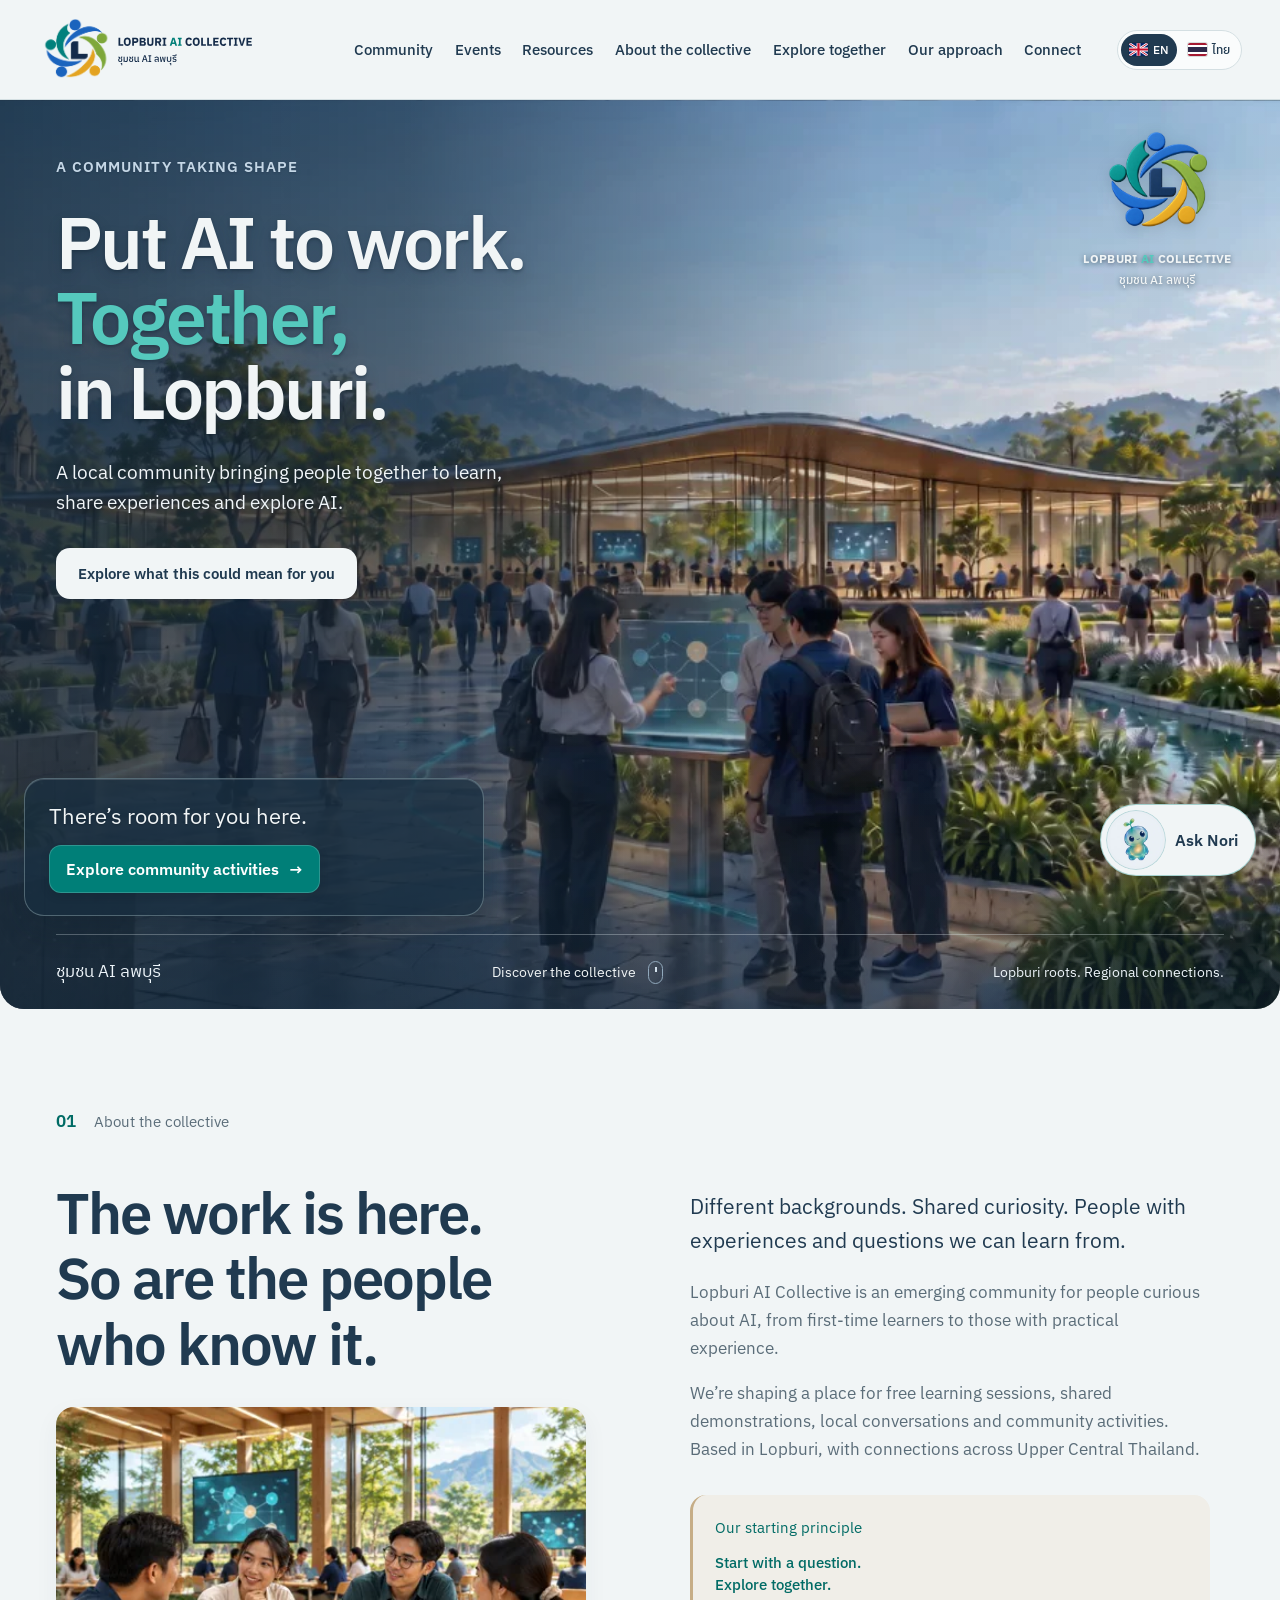
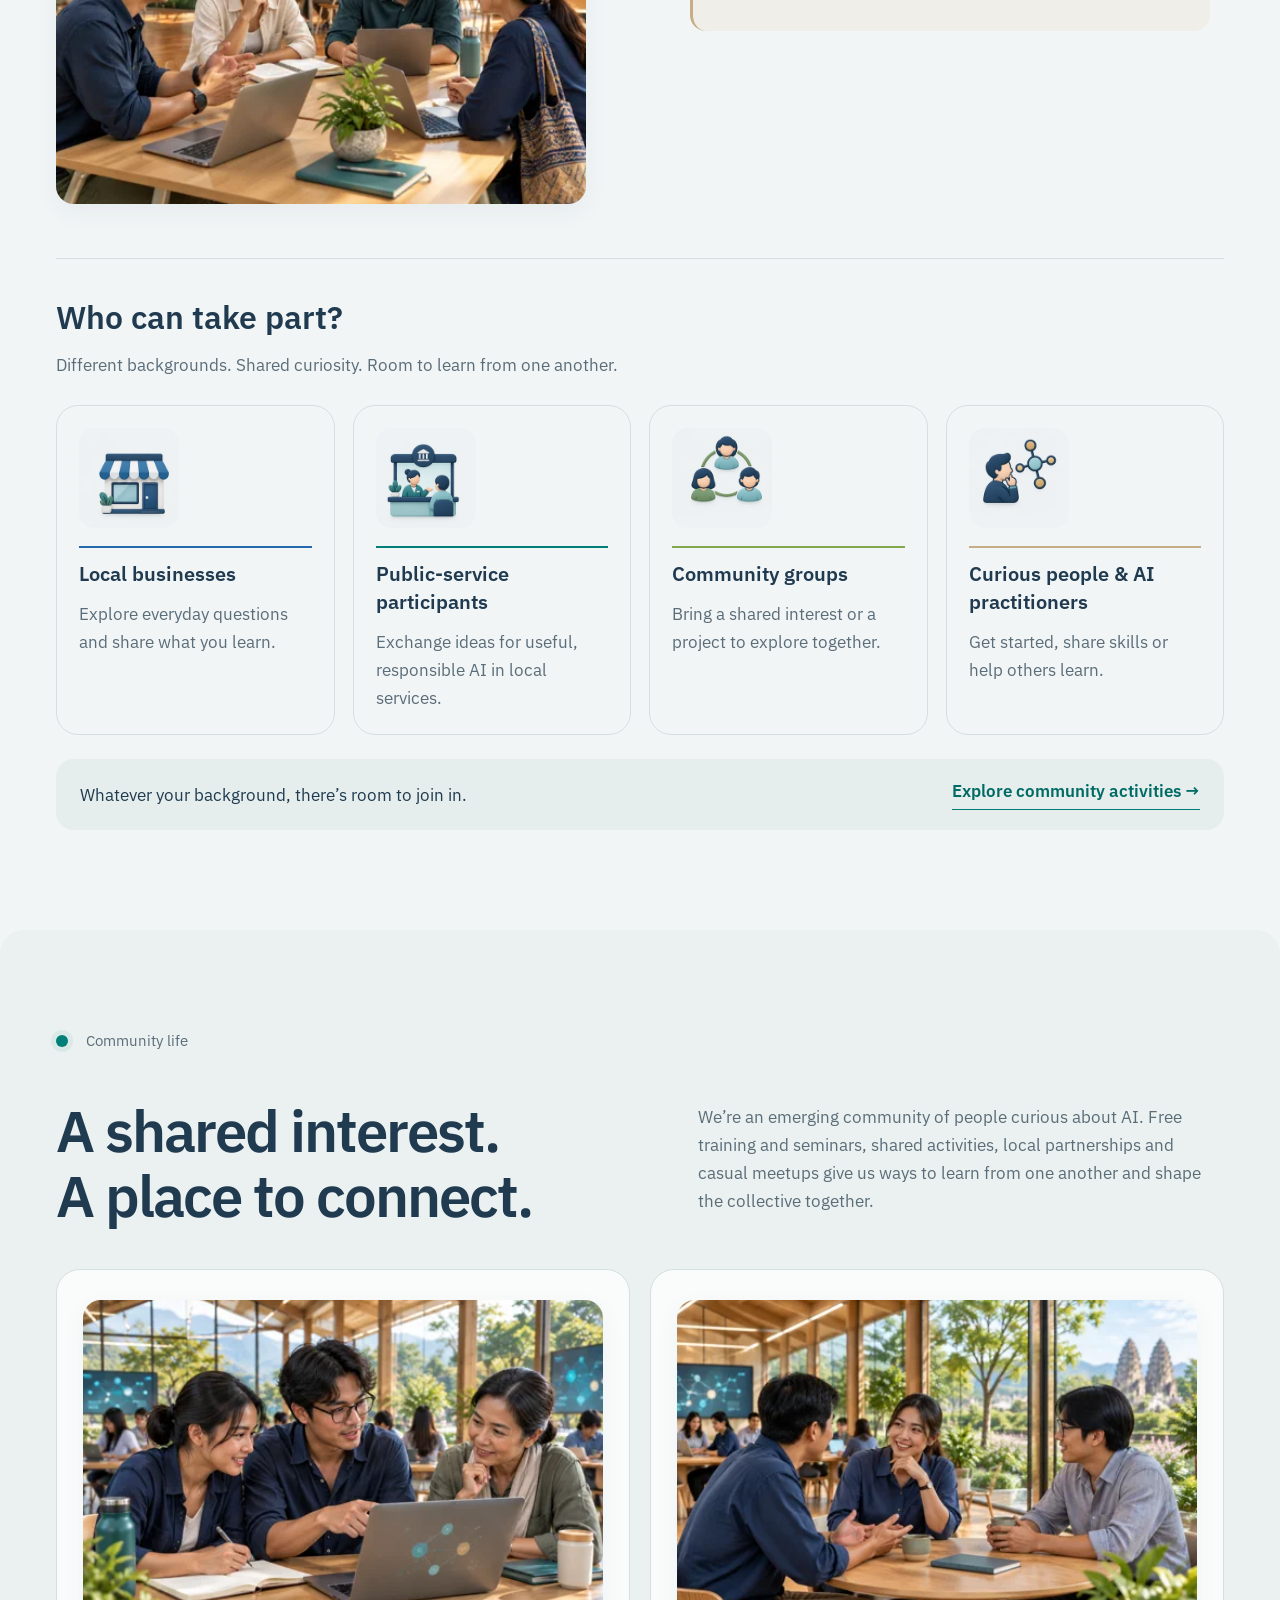
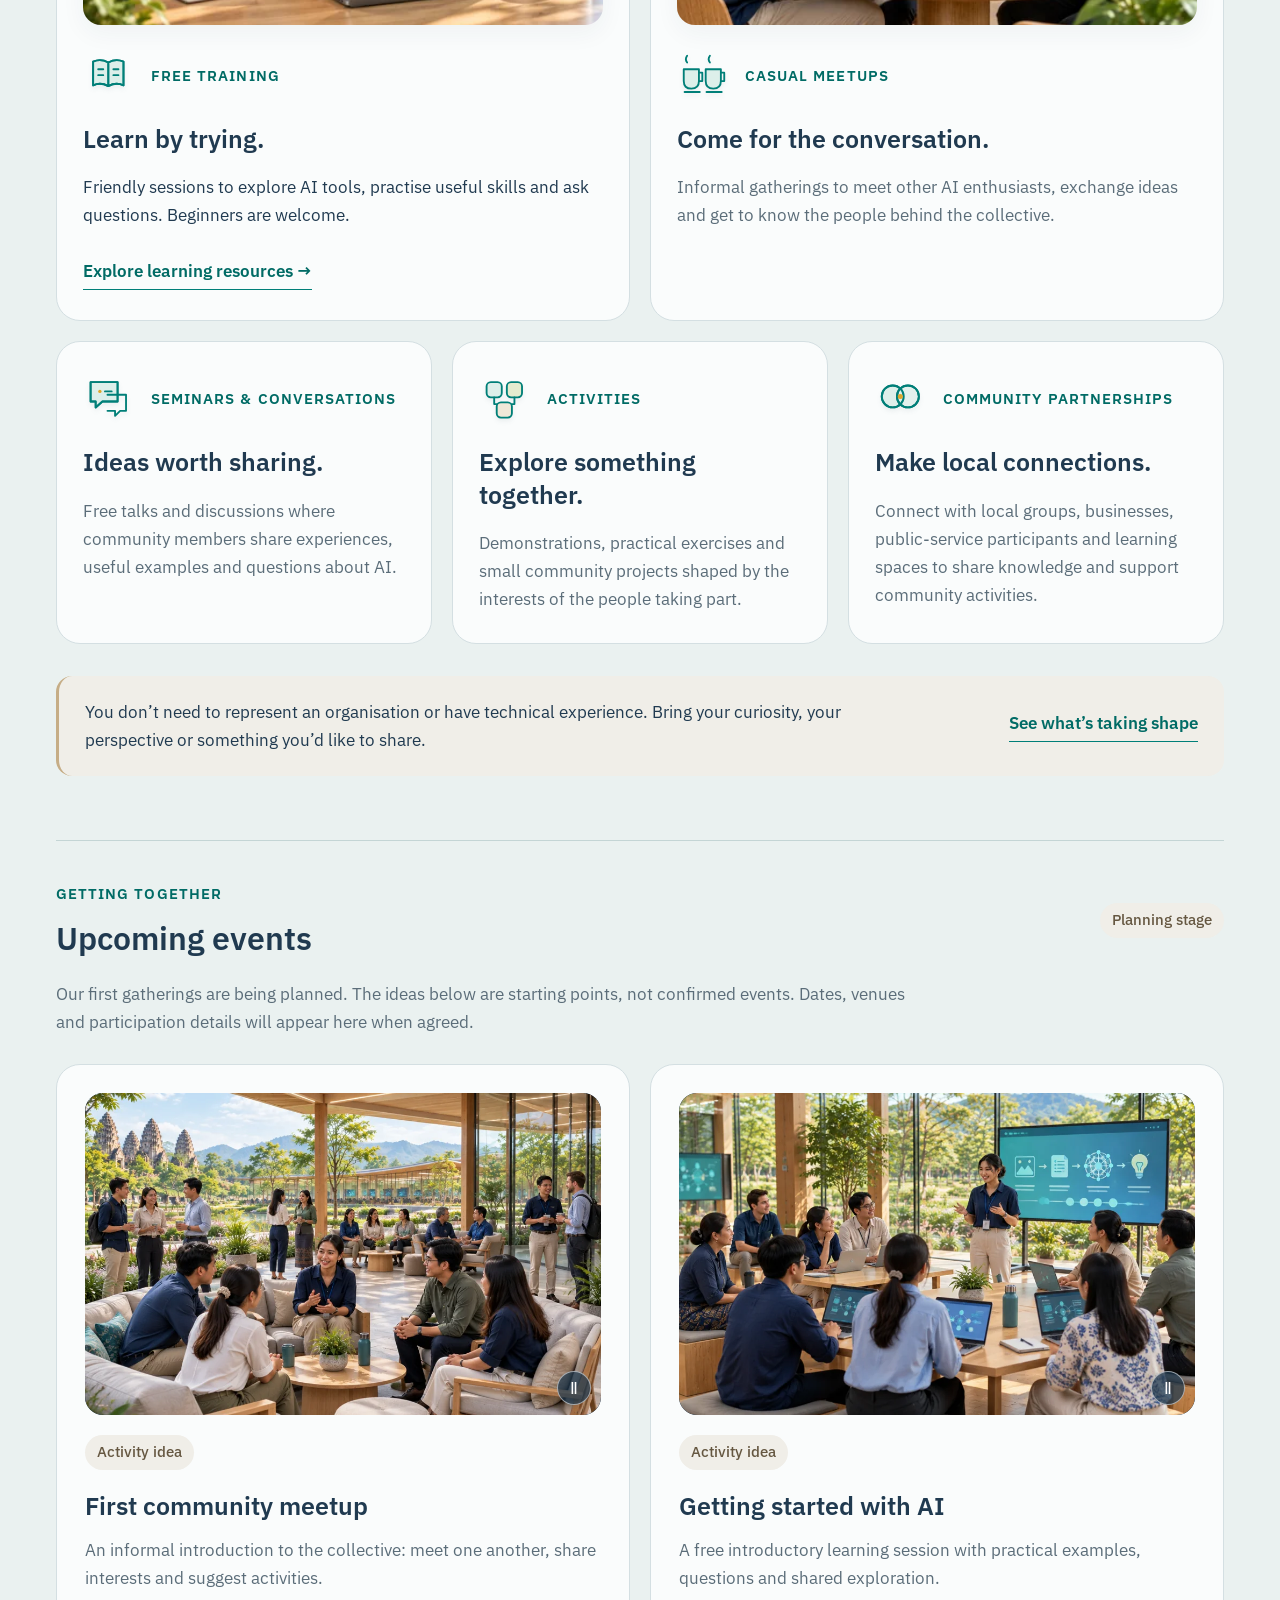
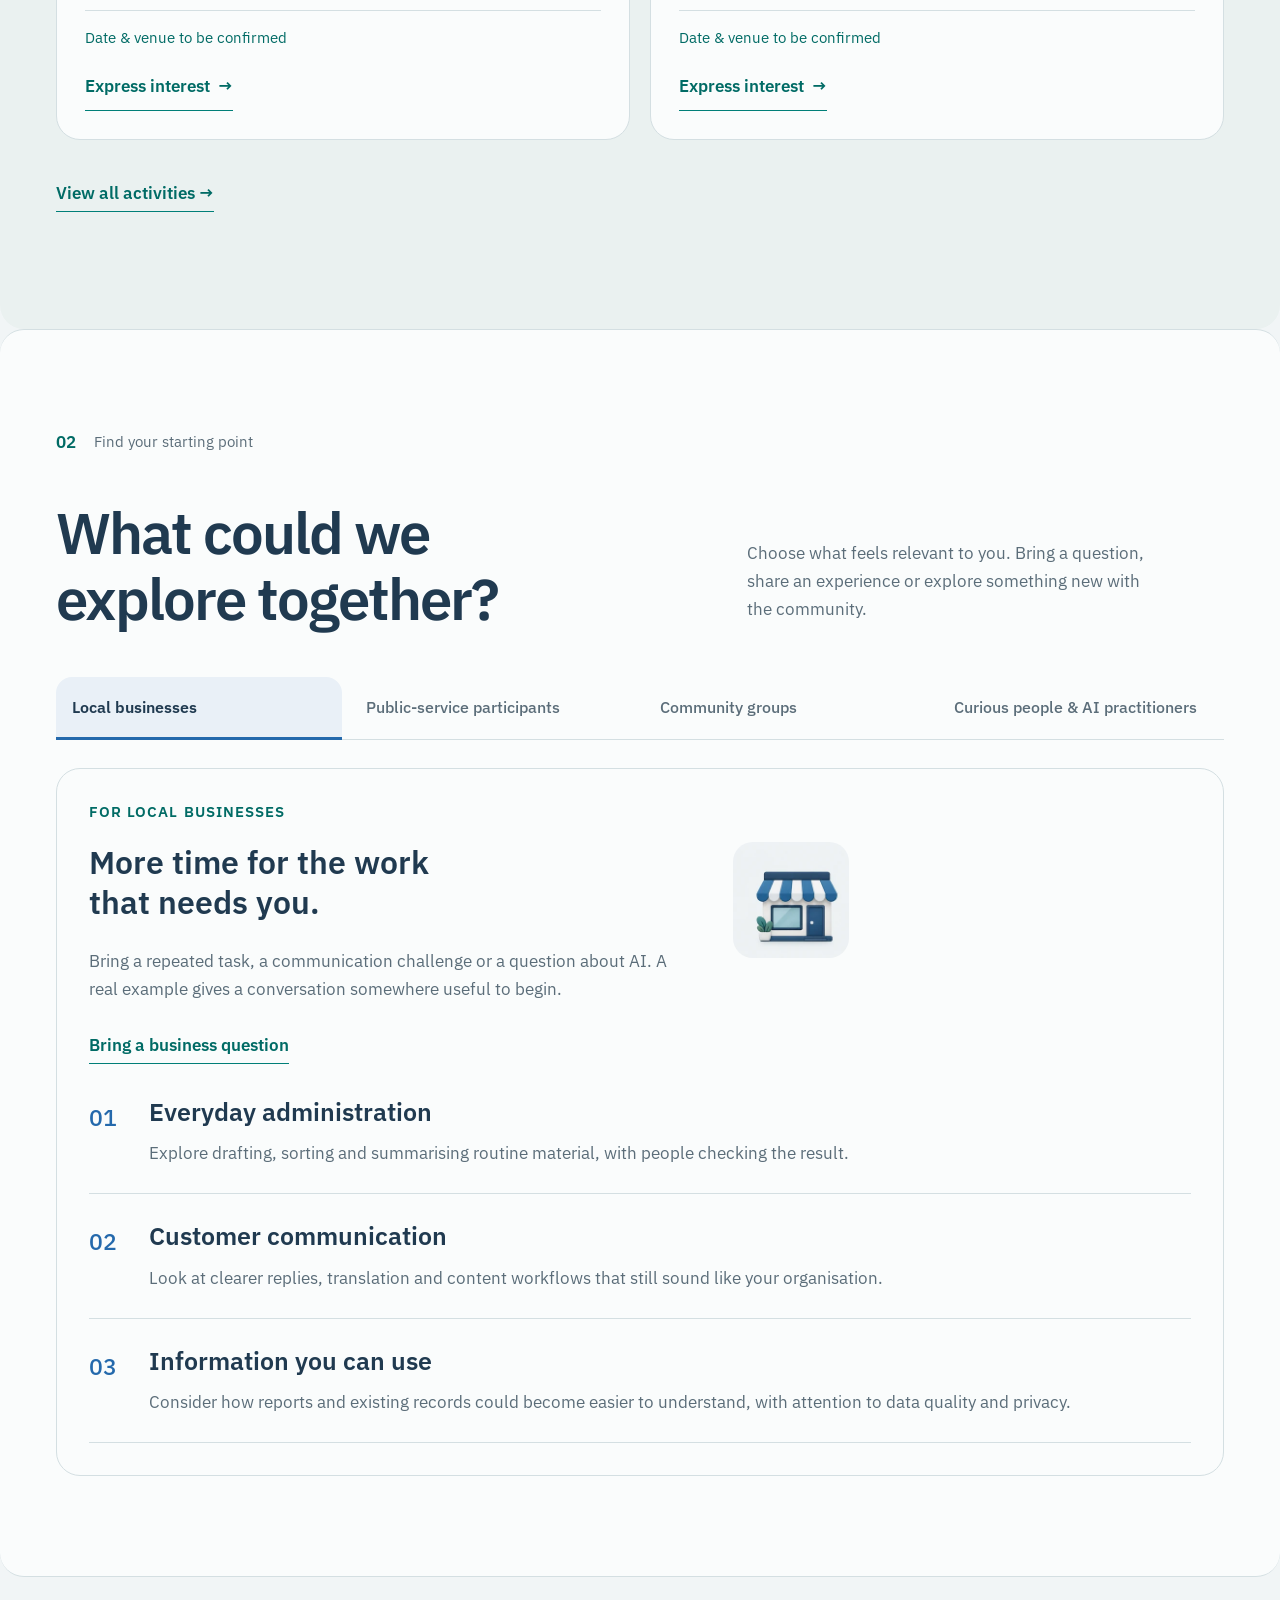
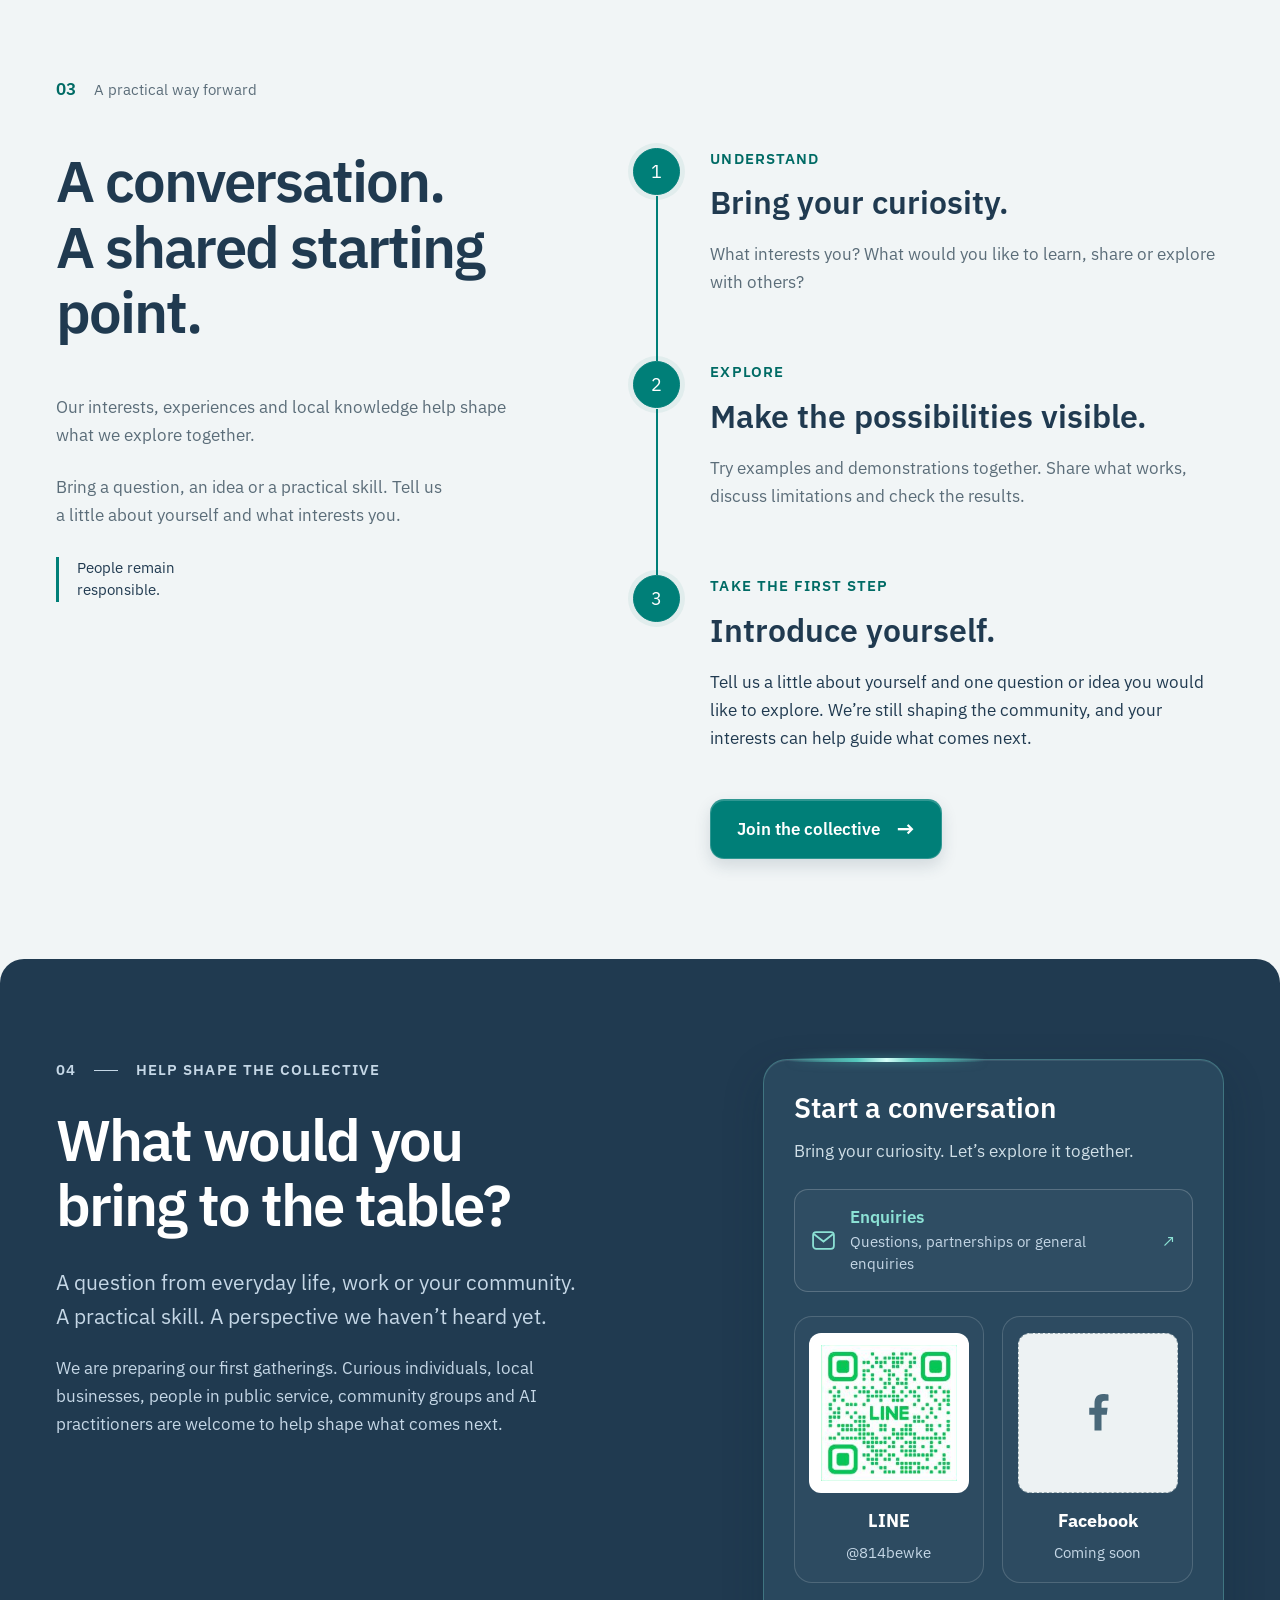
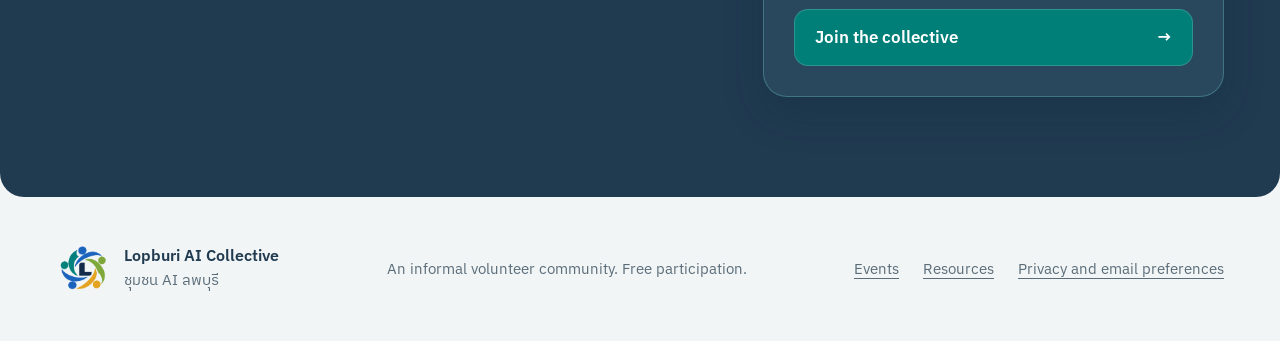
==== commit 19b993ed: "Deploy reviewed website from private main 18827c9" ====
--- a/index.html
+++ b/index.html
@@ -11,12 +11,12 @@
   <meta name="description" content="A working concept for Lopburi AI Collective: a local community connecting business, public service and practical AI experience.">
   <meta name="robots" content="noindex,nofollow"><meta name="theme-color" content="#203A50">
   <title>Lopburi AI Collective — Website concept</title>
-  <link rel="icon" href="assets/favicon.svg" type="image/svg+xml"><link rel="stylesheet" href="styles.css?v=20261016-hosted-pilot"><link rel="stylesheet" href="privacy.css?v=20261016-hosted-pilot">
+  <link rel="icon" href="assets/favicon.svg" type="image/svg+xml"><link rel="stylesheet" href="styles.css?v=20261017-review"><link rel="stylesheet" href="privacy.css?v=20261017-review">
   <script id="participation-links" type="application/json">{"business": "", "public": "", "groups": "", "curious": ""}</script>
-<script src="site-common.js?v=20261016-hosted-pilot" defer></script><script src="script.js?v=20261016-hosted-pilot" defer></script><script src="contact-flows.js?v=20261016-hosted-pilot" defer></script>
-<link rel="stylesheet" href="events.css?v=20261016-hosted-pilot"><link rel="stylesheet" href="nori.css?v=20261016-hosted-pilot">
-<script src="nori.js?v=20261016-hosted-pilot" defer></script>
-</head>
+<script src="site-common.js?v=20261017-review" defer></script><script src="script.js?v=20261017-review" defer></script><script src="contact-flows.js?v=20261017-review" defer></script>
+<link rel="stylesheet" href="events.css?v=20261017-review"><link rel="stylesheet" href="nori.css?v=20261017-review">
+<script src="nori.js?v=20261017-review" defer></script>
+<script src="activity-motion.js?v=20261017-review" defer></script></head>
 <body>
   <a class="skip-link" href="#main"><span data-i18n="copy0">Skip to content</span></a>
 <header class="site-header">
@@ -67,7 +67,7 @@
         <div class="community-events" id="community-events" aria-labelledby="events-title">
           <div class="events-heading reveal"><div><p class="eyebrow"><span data-i18n="eventsLabel">Getting together</span></p><h3 id="events-title"><span data-i18n="eventsTitle">Upcoming events</span></h3></div><span class="planning-badge"><span data-i18n="eventsPlanning">Planning stage</span></span></div>
           <p class="events-note reveal"><span data-i18n="eventsNote">Our first gatherings are being planned. The ideas below are starting points, not confirmed events. Dates, venues and participation details will appear here when agreed.</span></p>
-          <div class="event-grid"><article class="event-card reveal"><figure class="community-scene event-scene"><div class="event-media"><a class="event-detail-image-link" href="events.html#first-community-meetup" aria-label="View activity details" data-i18n-aria-label="viewActivity"></a><video class="event-loop" data-loop-src="assets/event-meetup-loop.mp4" muted loop playsinline preload="none" aria-hidden="true"></video><button class="event-loop-toggle" type="button" aria-label="Pause animation" data-i18n-aria-label="pauseAnimation" hidden>Ⅱ</button><picture><source media="(max-width:780px)" srcset="assets/event-meetup-480.webp"><img src="assets/event-meetup-960.webp" width="960" height="723" alt="Concept illustration of a diverse community gathering on the pavilion terrace." data-i18n-alt="imageAlt3" loading="lazy" decoding="async"></picture></div></figure><span class="event-status"><span data-i18n="eventIdea">Activity idea</span></span><h4><a href="events.html#first-community-meetup"><span data-i18n="firstMeetTitle">First community meetup</span></a></h4><p><span data-i18n="firstMeetBody">An informal introduction to the collective: meet one another, share interests and suggest activities.</span></p><div class="event-pending"><span data-i18n="eventDetails">Date & venue to be confirmed</span></div><a class="text-link event-interest" href="mailto:lopburiaicollective@gmail.com?subject=Interest%20in%20community%20activities" data-event-interest><span data-i18n="eventInterest">Express interest</span> <span aria-hidden="true">→</span></a></article><article class="event-card reveal"><figure class="community-scene event-scene"><div class="event-media"><a class="event-detail-image-link" href="events.html#getting-started-with-ai" aria-label="View activity details" data-i18n-aria-label="viewActivity"></a><video class="event-loop" data-loop-src="assets/event-learning-loop.mp4" muted loop playsinline preload="none" aria-hidden="true"></video><button class="event-loop-toggle" type="button" aria-label="Pause animation" data-i18n-aria-label="pauseAnimation" hidden>Ⅱ</button><picture><source media="(max-width:780px)" srcset="assets/event-learning-480.webp"><img src="assets/event-learning-960.webp" width="960" height="723" alt="Concept illustration of a beginner AI learning session led by a Thai facilitator." data-i18n-alt="imageAlt4" loading="lazy" decoding="async"></picture></div></figure><span class="event-status"><span data-i18n="eventIdea">Activity idea</span></span><h4><a href="events.html#getting-started-with-ai"><span data-i18n="firstTrainingTitle">Getting started with AI</span></a></h4><p><span data-i18n="firstTrainingBody">A free introductory learning session with practical examples, questions and shared exploration.</span></p><div class="event-pending"><span data-i18n="eventDetails">Date & venue to be confirmed</span></div><a class="text-link event-interest" href="mailto:lopburiaicollective@gmail.com?subject=Interest%20in%20community%20activities" data-event-interest><span data-i18n="eventInterest">Express interest</span> <span aria-hidden="true">→</span></a></article></div></div></div><p class="events-all-link wrap"><a class="text-link" href="events.html"><span data-i18n="viewActivities">View all activities</span> →</a></p></section>
+          <div class="event-grid"><article class="event-card reveal" data-activity-id="first-community-meetup"><figure class="community-scene event-scene"><div class="event-media"><a class="event-detail-image-link" href="events.html#first-community-meetup" aria-label="View activity details" data-i18n-aria-label="viewActivity"></a><video class="event-loop" data-loop-src="assets/event-meetup-loop.mp4" muted loop playsinline preload="none" aria-hidden="true"></video><button class="event-loop-toggle" type="button" aria-label="Pause animation" data-i18n-aria-label="pauseAnimation" hidden>Ⅱ</button><picture><source media="(max-width:780px)" srcset="assets/event-meetup-480.webp"><img src="assets/event-meetup-960.webp" width="960" height="723" alt="Concept illustration of a diverse community gathering on the pavilion terrace." data-i18n-alt="imageAlt3" loading="lazy" decoding="async"></picture></div></figure><span class="event-status"><span data-i18n="eventIdea">Activity idea</span></span><h4><a href="events.html#first-community-meetup"><span data-i18n="firstMeetTitle">First community meetup</span></a></h4><p><span data-i18n="firstMeetBody">An informal introduction to the collective: meet one another, share interests and suggest activities.</span></p><div class="event-pending"><span data-i18n="eventDetails">Date & venue to be confirmed</span></div><a class="text-link event-interest" href="mailto:lopburiaicollective@gmail.com?subject=Interest%20in%20community%20activities" data-event-interest><span data-i18n="eventInterest">Express interest</span> <span aria-hidden="true">→</span></a></article><article class="event-card reveal" data-activity-id="getting-started-with-ai"><figure class="community-scene event-scene"><div class="event-media"><a class="event-detail-image-link" href="events.html#getting-started-with-ai" aria-label="View activity details" data-i18n-aria-label="viewActivity"></a><video class="event-loop" data-loop-src="assets/event-learning-loop.mp4" muted loop playsinline preload="none" aria-hidden="true"></video><button class="event-loop-toggle" type="button" aria-label="Pause animation" data-i18n-aria-label="pauseAnimation" hidden>Ⅱ</button><picture><source media="(max-width:780px)" srcset="assets/event-learning-480.webp"><img src="assets/event-learning-960.webp" width="960" height="723" alt="Concept illustration of a beginner AI learning session led by a Thai facilitator." data-i18n-alt="imageAlt4" loading="lazy" decoding="async"></picture></div></figure><span class="event-status"><span data-i18n="eventIdea">Activity idea</span></span><h4><a href="events.html#getting-started-with-ai"><span data-i18n="firstTrainingTitle">Getting started with AI</span></a></h4><p><span data-i18n="firstTrainingBody">A free introductory learning session with practical examples, questions and shared exploration.</span></p><div class="event-pending"><span data-i18n="eventDetails">Date & venue to be confirmed</span></div><a class="text-link event-interest" href="mailto:lopburiaicollective@gmail.com?subject=Interest%20in%20community%20activities" data-event-interest><span data-i18n="eventInterest">Express interest</span> <span aria-hidden="true">→</span></a></article></div></div></div><p class="events-all-link wrap"><a class="text-link" href="events.html"><span data-i18n="viewActivities">View all activities</span> →</a></p></section>
 
     <section class="possibilities section" id="possibilities" aria-labelledby="possibilities-title">
       <div class="wrap">
@@ -166,9 +166,11 @@
   </button>
   <section id="nori-panel" class="nori-panel" role="dialog" aria-labelledby="nori-title" hidden>
     <header class="nori-head"><span class="nori-art"><img src="assets/nori-still.webp" width="320" height="320" alt=""><video id="nori-wave" src="assets/nori-wave.mp4" muted playsinline preload="none" aria-hidden="true" hidden></video></span><div><h2 id="nori-title">Ask Nori</h2><p id="nori-demo">FAQ demo · community information</p></div><button id="nori-close" type="button" aria-label="Close Nori">×</button></header>
+    <div class="nori-content">
     <p id="nori-greeting" class="nori-greeting"></p>
     <div id="nori-suggestions" class="nori-suggestions" aria-label="FAQ"></div>
     <div id="nori-messages" class="nori-messages" role="log" aria-live="polite" aria-relevant="additions"></div>
+    </div>
     <div class="nori-reset-row"><button id="nori-reset" type="button">Start again</button><span id="nori-status" role="status"></span></div>
     <form id="nori-form" class="nori-form"><label id="nori-input-label" for="nori-input">Your question</label><div><input id="nori-input" type="text" maxlength="500" autocomplete="off"><button id="nori-send" type="submit">Send</button></div></form>
     <p id="nori-privacy" class="nori-privacy"></p>
--- a/nori.css
+++ b/nori.css
@@ -37,4 +37,12 @@
 @media(prefers-reduced-motion:reduce){.nori-launcher{transition:none}}
 
 .nori-head,.nori-form,.nori-privacy,.nori-reset-row{flex-shrink:0}.nori-panel{overflow:hidden}
+.nori-panel{width:420px;height:auto;max-height:calc(100dvh - 125px)}
+.nori-content{flex:0 1 auto;min-height:0;overflow:auto;overscroll-behavior:contain}
+.nori-suggestions{max-height:none;overflow:visible;display:grid;grid-template-columns:1fr;padding-bottom:12px}
+.nori-suggestions button{width:100%;padding:9px 12px}
+.nori-messages{flex:none;min-height:0;overflow:visible;padding-bottom:8px}
+.nori-messages:empty,.nori-reset-row[hidden]{display:none}
+.nori-form{padding-top:10px;border-top:1px solid #d4dfe2}
+@media(max-width:780px){.nori-panel{height:auto;max-height:calc(var(--nori-viewport-height,100dvh) - 24px);width:auto}.nori-suggestions{max-height:none}}
 @media(max-width:780px){.nori-launcher{bottom:calc(max(16px,env(safe-area-inset-bottom)) + var(--nori-footer-clearance,0px))}.nori-panel.keyboard-open .nori-greeting,.nori-panel.keyboard-open .nori-suggestions{display:none}.nori-panel.keyboard-open .nori-privacy{font-size:12px;margin:6px 18px 8px}.nori-panel.keyboard-open .nori-head{padding-block:6px}.nori-panel.keyboard-open .nori-art{width:40px;height:40px}.nori-panel.keyboard-open .nori-messages{min-height:30px}}
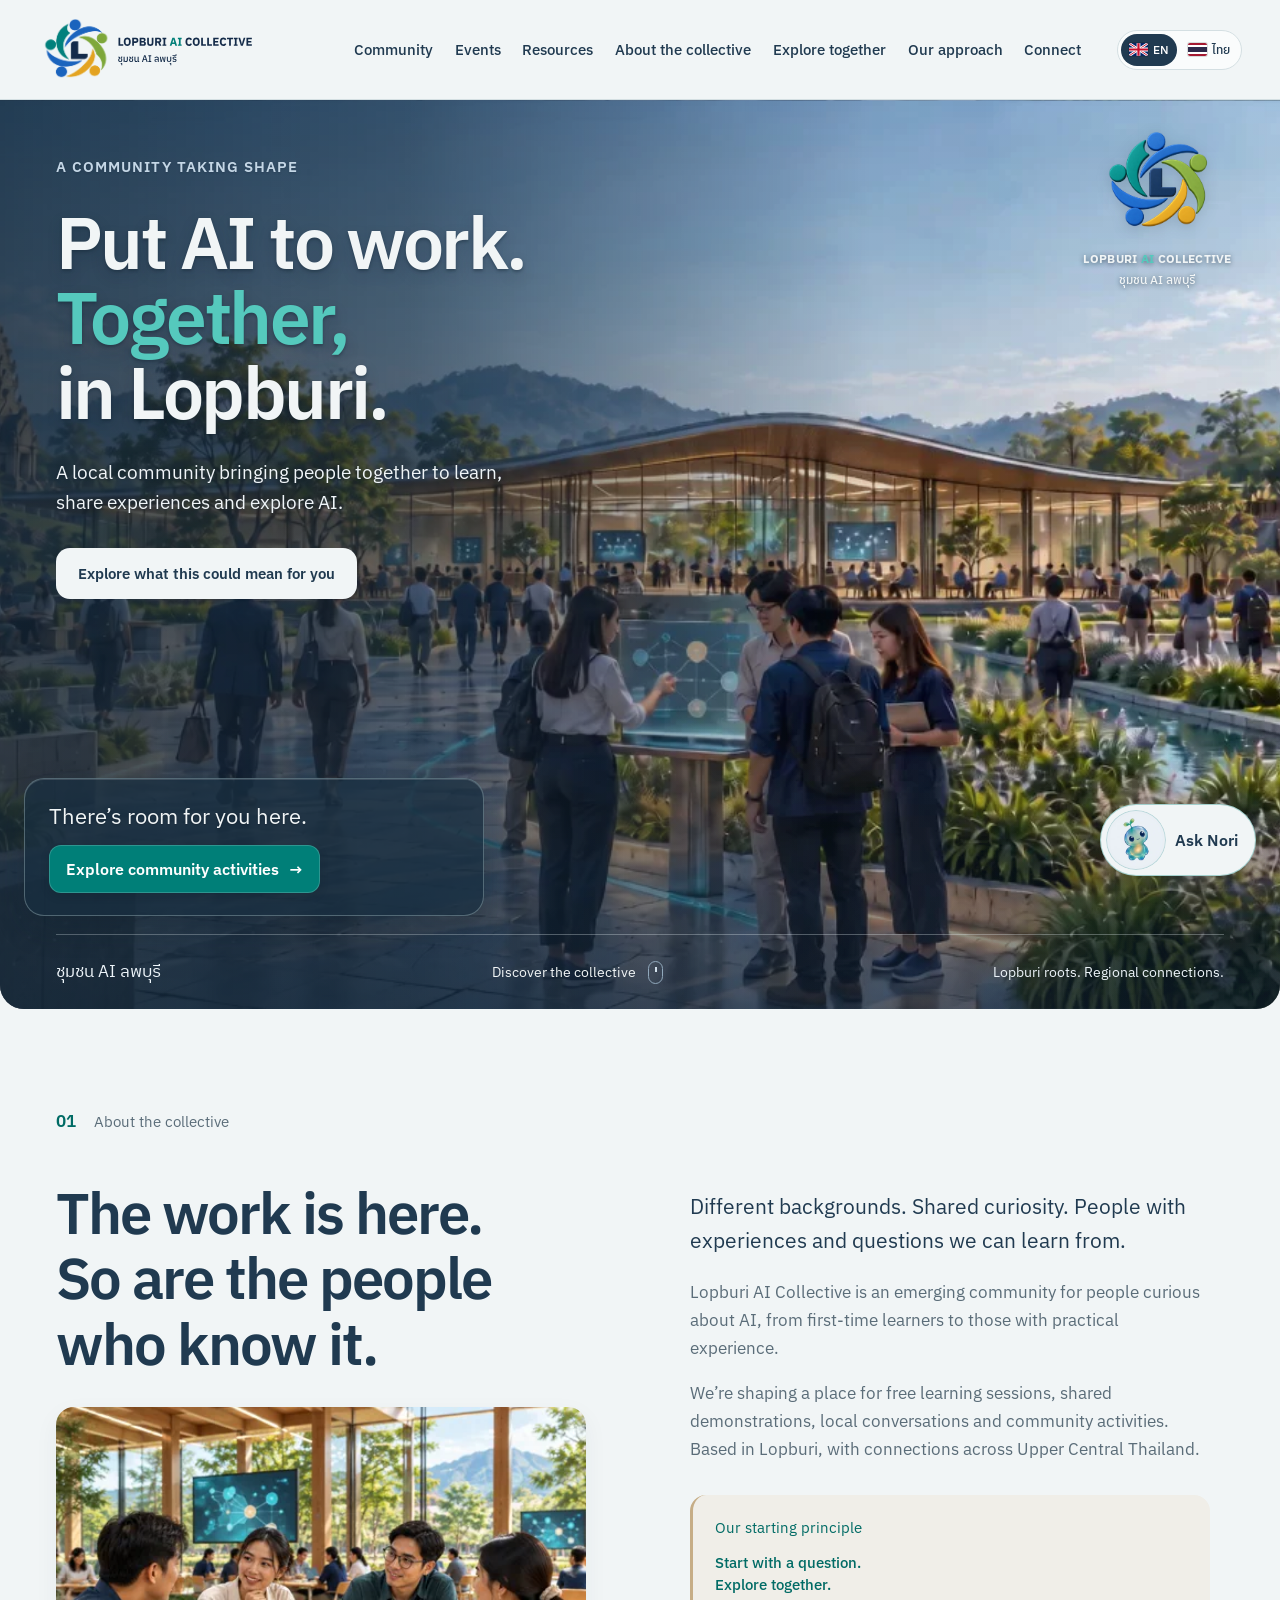
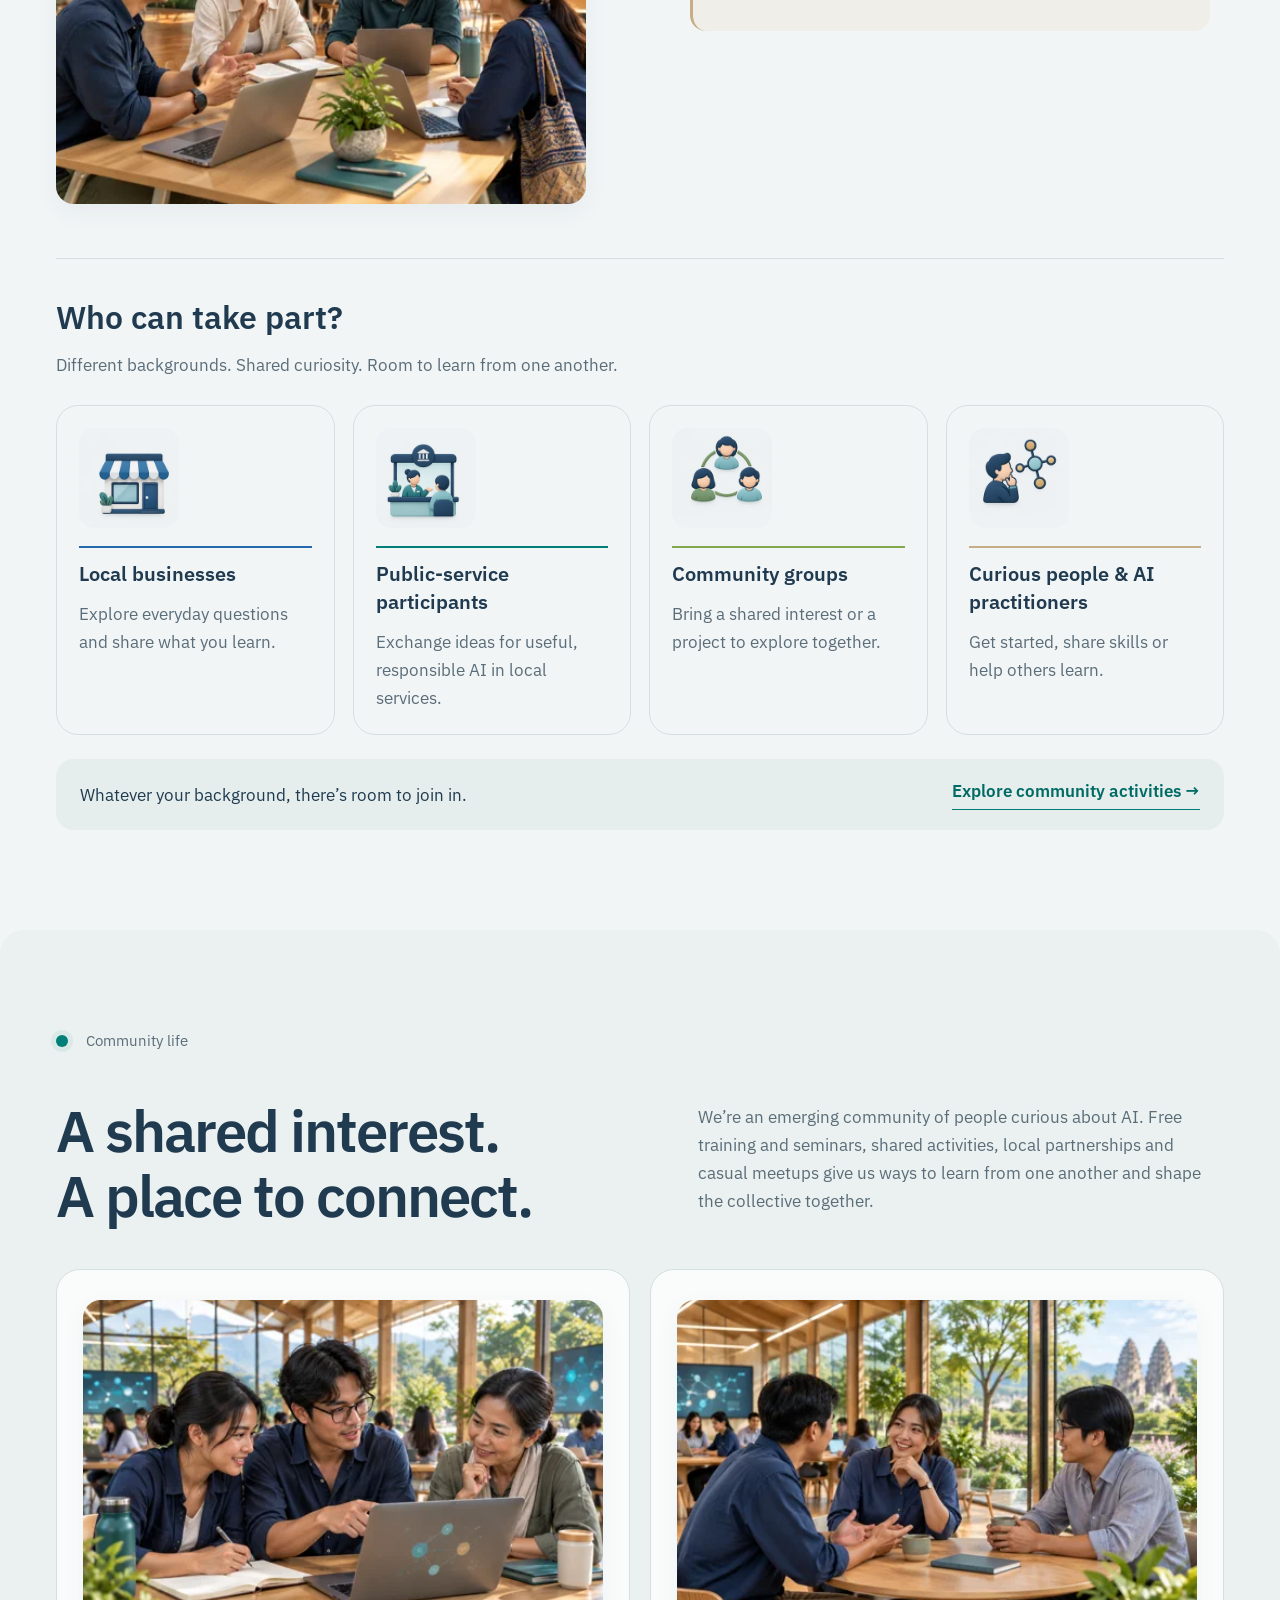
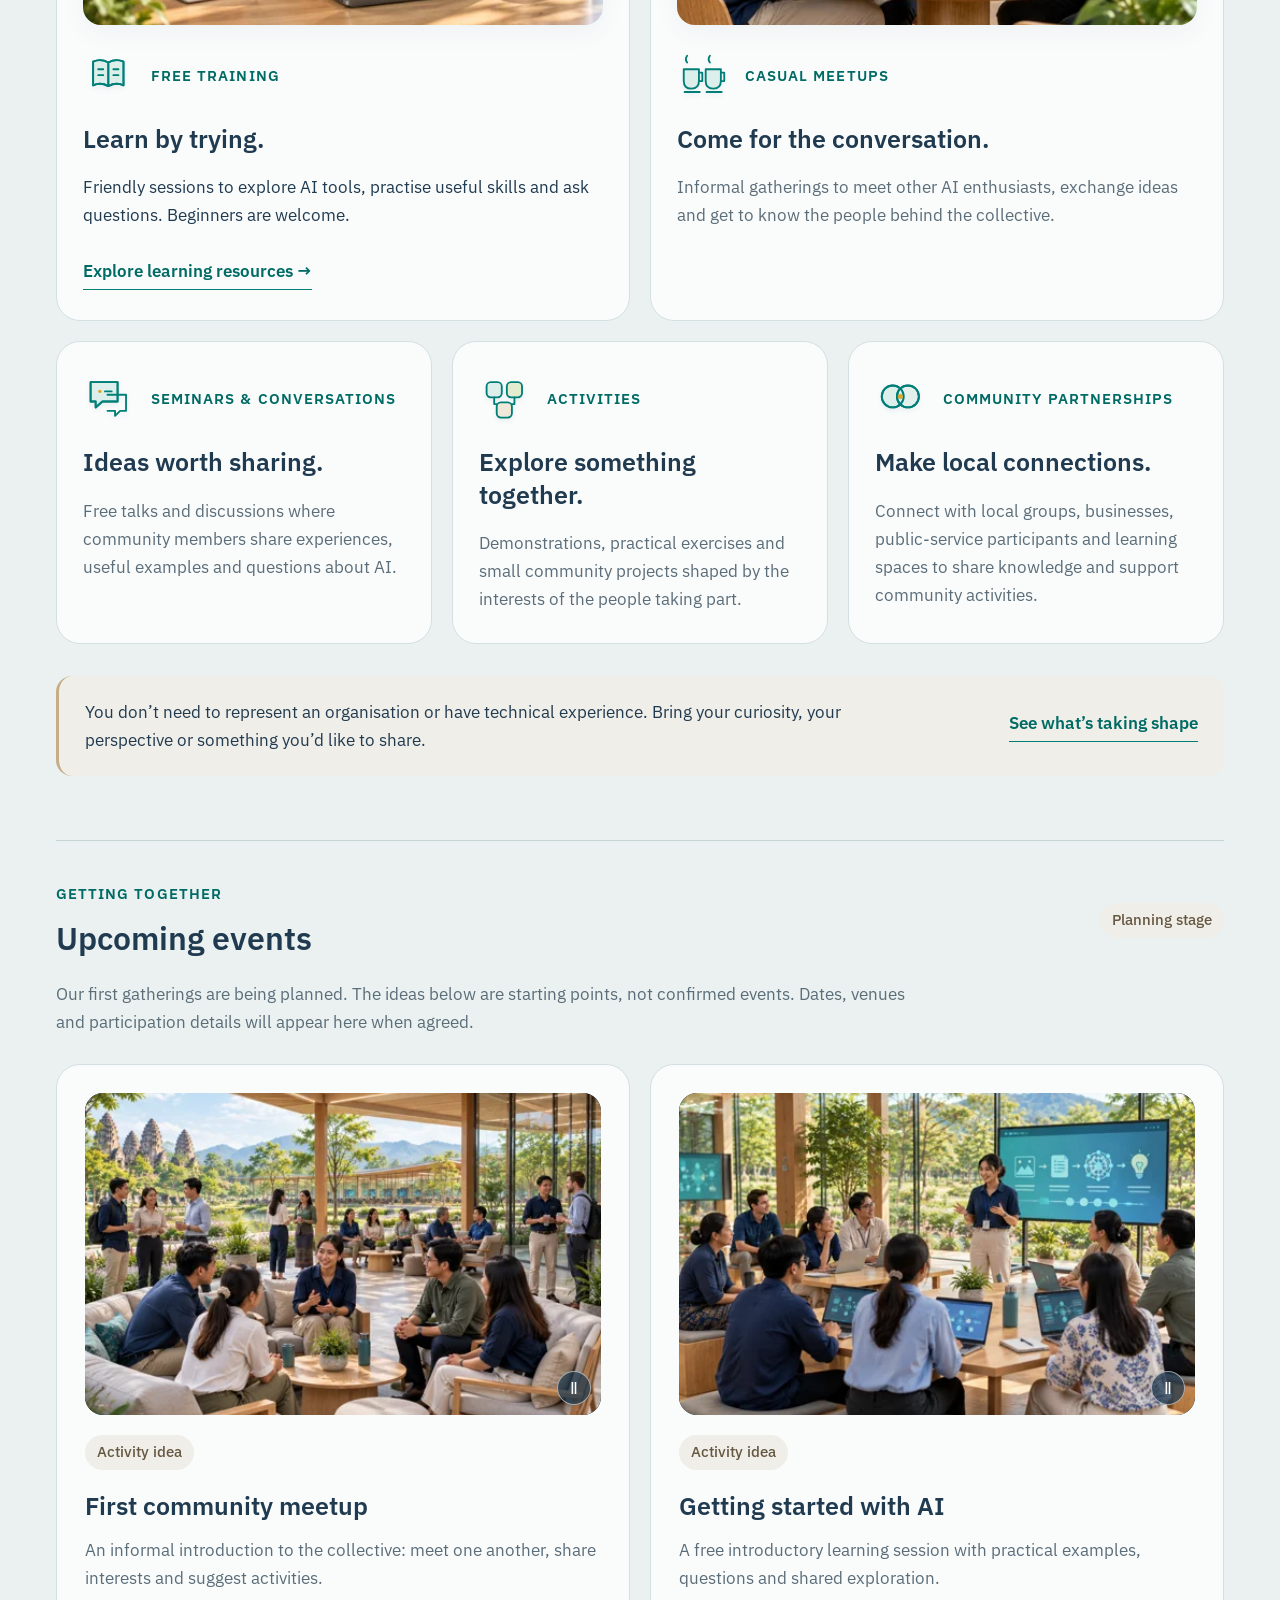
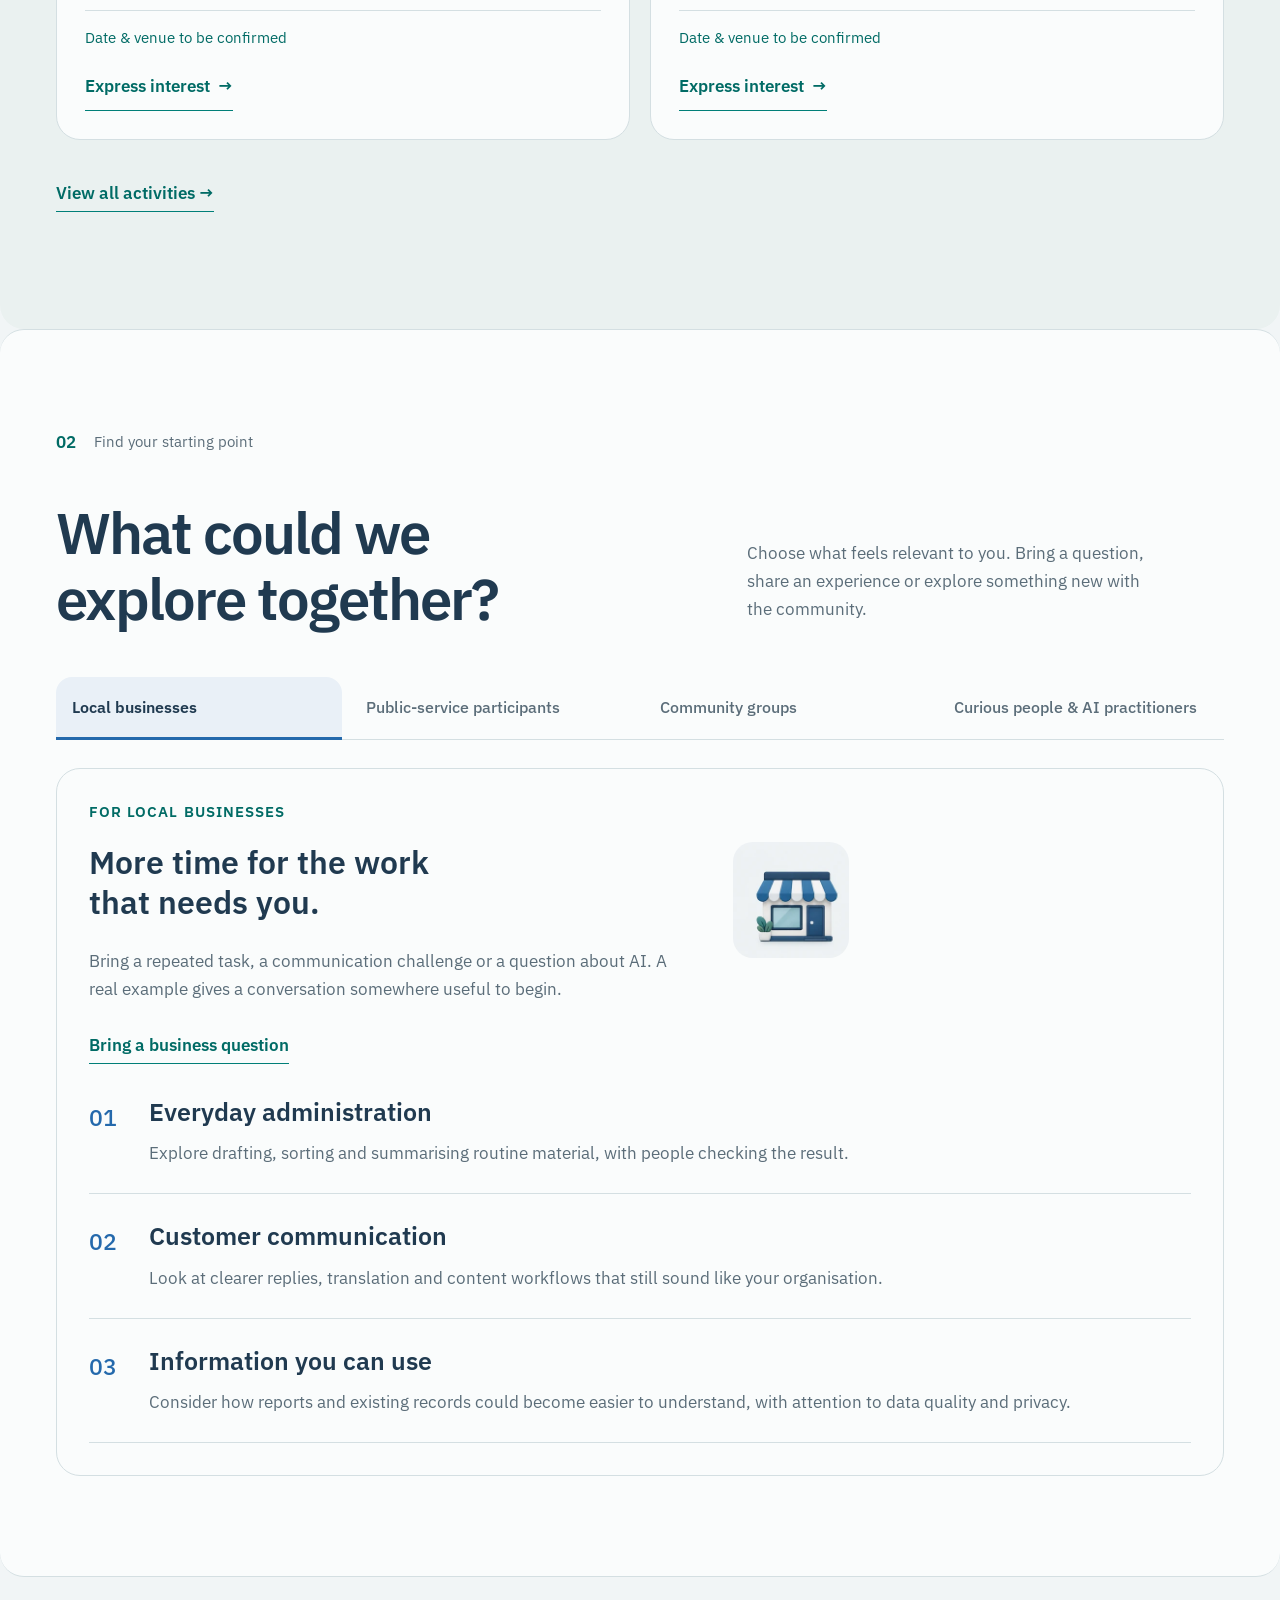
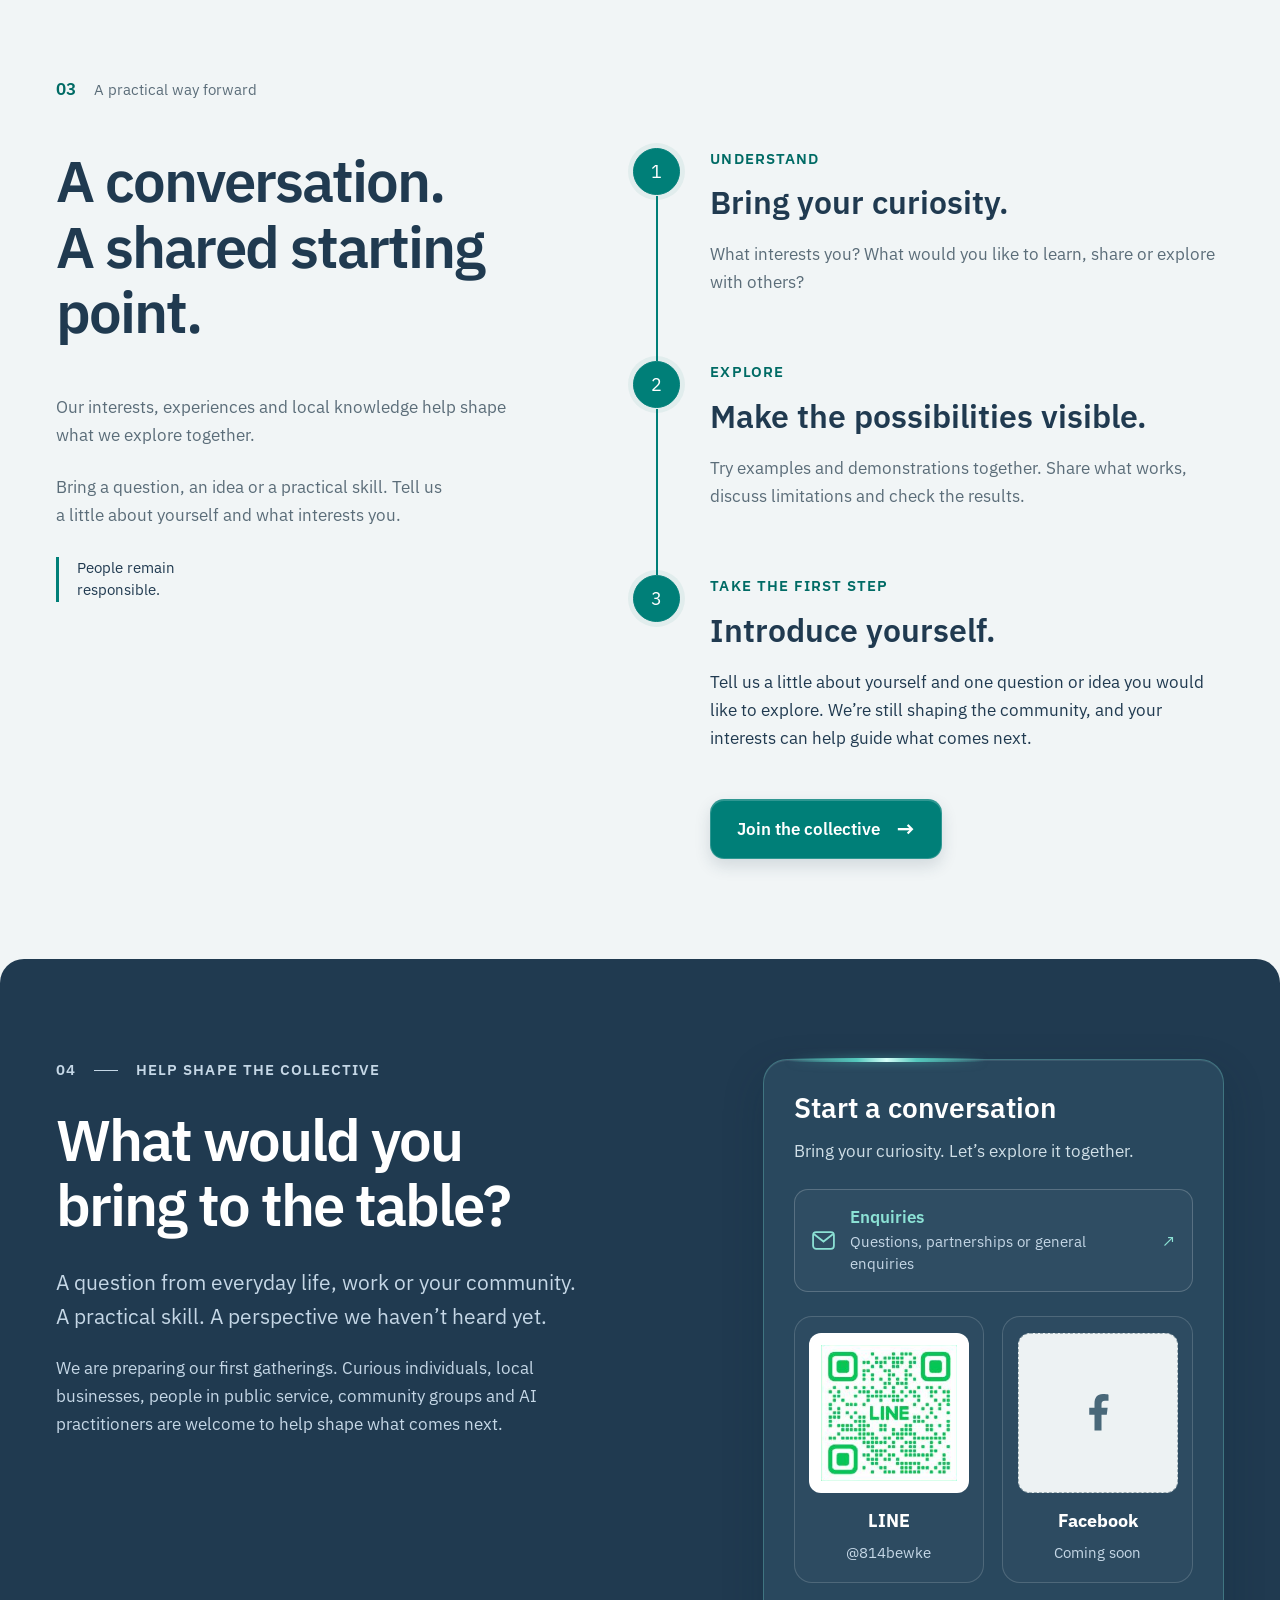
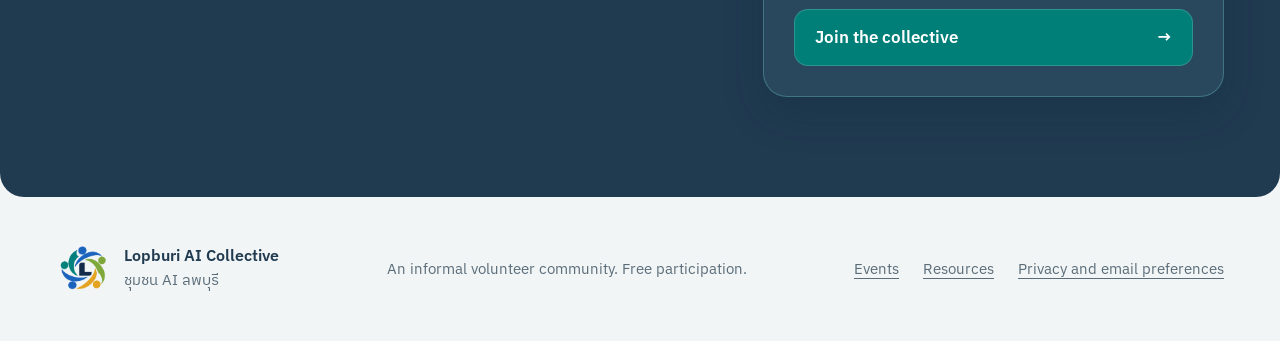
==== commit 6a79e5bf: "Clear Nori from footer links and refresh release assets" ====
--- a/index.html
+++ b/index.html
@@ -11,12 +11,12 @@
   <meta name="description" content="A working concept for Lopburi AI Collective: a local community connecting business, public service and practical AI experience.">
   <meta name="robots" content="noindex,nofollow"><meta name="theme-color" content="#203A50">
   <title>Lopburi AI Collective — Website concept</title>
-  <link rel="icon" href="assets/favicon.svg" type="image/svg+xml"><link rel="stylesheet" href="styles.css?v=20261017-review"><link rel="stylesheet" href="privacy.css?v=20261017-review">
+  <link rel="icon" href="assets/favicon.svg" type="image/svg+xml"><link rel="stylesheet" href="styles.css?v=20261017-release"><link rel="stylesheet" href="privacy.css?v=20261017-release">
   <script id="participation-links" type="application/json">{"business": "", "public": "", "groups": "", "curious": ""}</script>
-<script src="site-common.js?v=20261017-review" defer></script><script src="script.js?v=20261017-review" defer></script><script src="contact-flows.js?v=20261017-review" defer></script>
-<link rel="stylesheet" href="events.css?v=20261017-review"><link rel="stylesheet" href="nori.css?v=20261017-review">
-<script src="nori.js?v=20261017-review" defer></script>
-<script src="activity-motion.js?v=20261017-review" defer></script></head>
+<script src="site-common.js?v=20261017-release" defer></script><script src="script.js?v=20261017-release" defer></script><script src="contact-flows.js?v=20261017-release" defer></script>
+<link rel="stylesheet" href="events.css?v=20261017-release"><link rel="stylesheet" href="nori.css?v=20261017-release">
+<script src="nori.js?v=20261017-release" defer></script>
+<script src="activity-motion.js?v=20261017-release" defer></script></head>
 <body>
   <a class="skip-link" href="#main"><span data-i18n="copy0">Skip to content</span></a>
 <header class="site-header">
--- a/nori.css
+++ b/nori.css
@@ -4,7 +4,7 @@
 Coordinate changes with nori.js, mobile keyboards and footer clearance.
 */
 .nori-launcher,.nori-panel{font-family:inherit;color:#203a50;box-sizing:border-box}
-.nori-launcher{position:fixed;right:24px;bottom:max(24px,env(safe-area-inset-bottom));z-index:40;display:flex;align-items:center;gap:9px;padding:5px 17px 5px 5px;border:1px solid #d4dfe2;border-radius:40px;background:#f1f5f6;box-shadow:0 6px 22px #203a502b;font-size:16px;font-weight:600;cursor:pointer}
+.nori-launcher{position:fixed;right:24px;bottom:calc(max(24px,env(safe-area-inset-bottom)) + var(--nori-footer-clearance,0px));z-index:40;display:flex;align-items:center;gap:9px;padding:5px 17px 5px 5px;border:1px solid #d4dfe2;border-radius:40px;background:#f1f5f6;box-shadow:0 6px 22px #203a502b;font-size:16px;font-weight:600;cursor:pointer}
 .nori-art{position:relative;display:block;flex:none;width:60px;height:60px;border-radius:50%;overflow:hidden;clip-path:circle(50% at 50% 50%);isolation:isolate;background:#f5f5f1;box-shadow:inset 0 0 0 1px #007f7833}
 .nori-art img,.nori-art video{position:absolute;inset:5%;display:block;width:90%;height:90%;max-width:none;object-fit:contain;border-radius:50%;clip-path:circle(50% at 50% 50%)}
 .nori-launcher{border-color:#007f7852;transition:border-color .18s,box-shadow .18s}
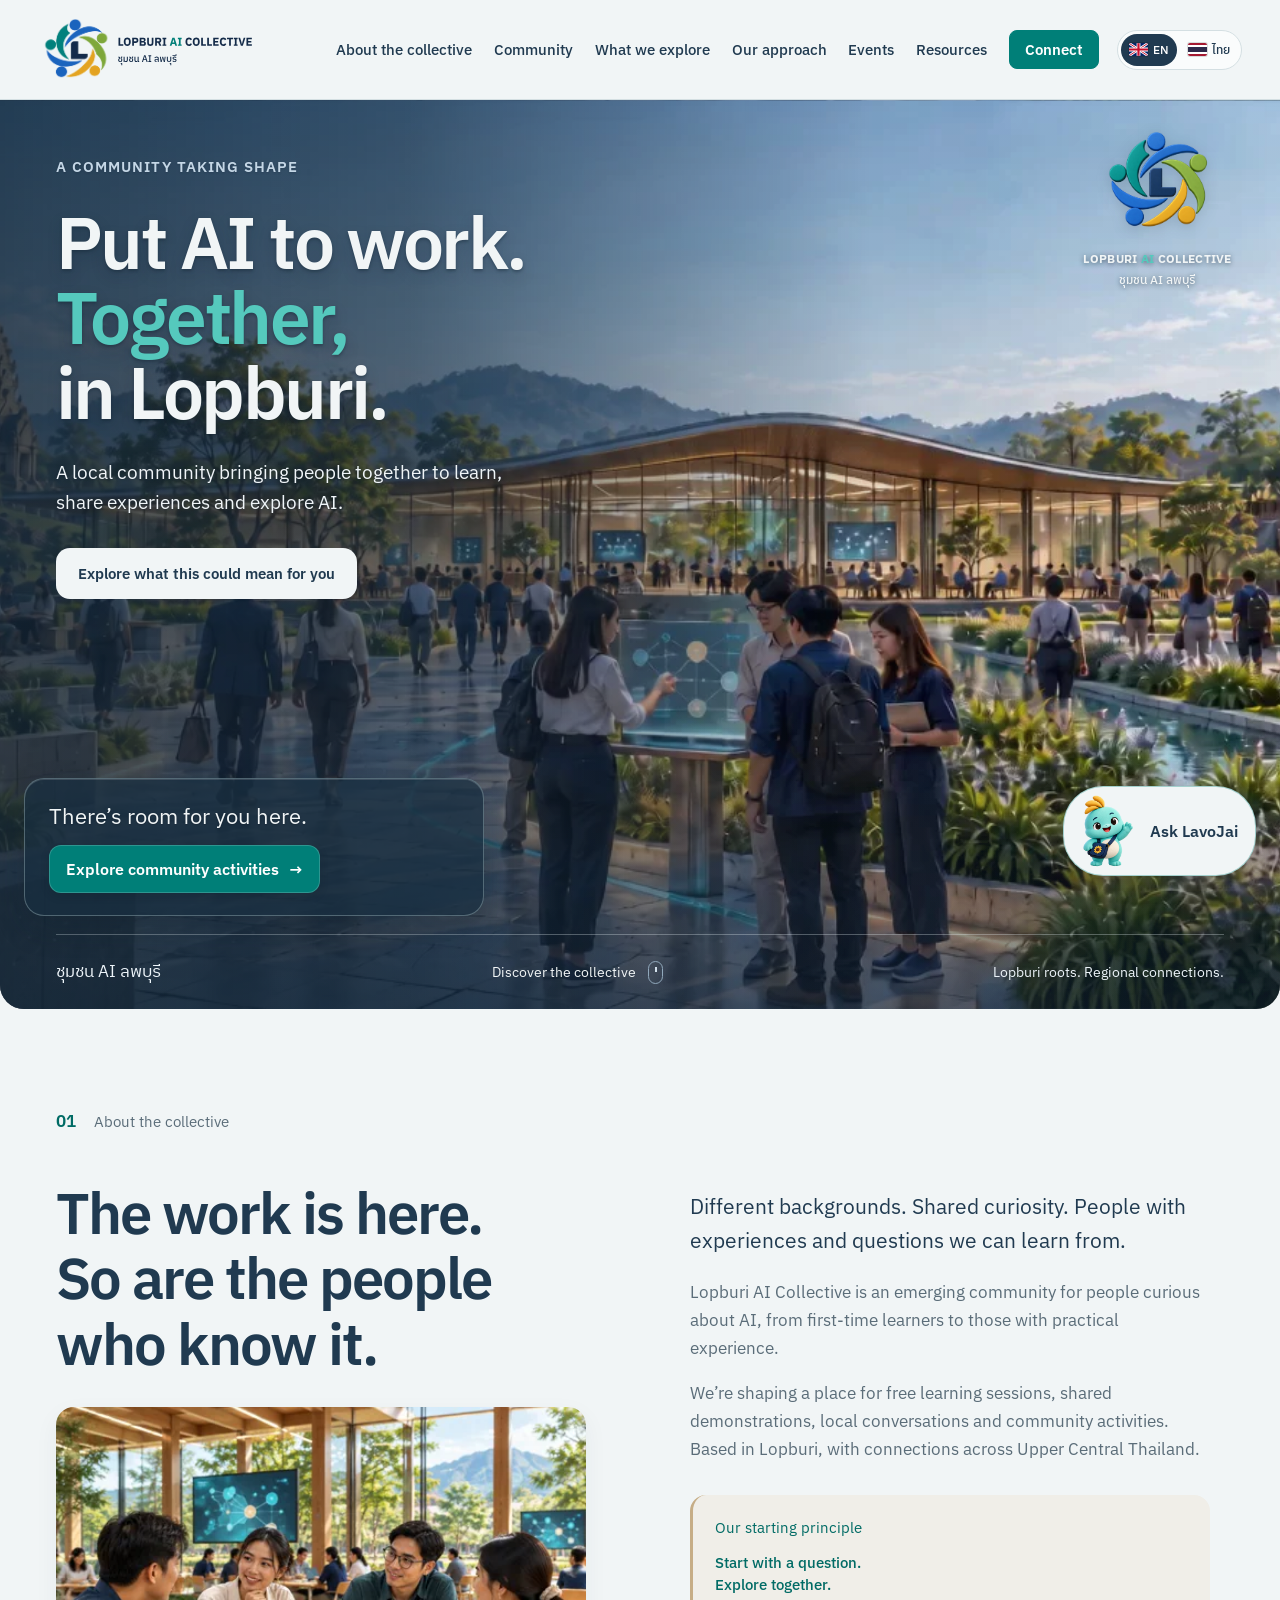
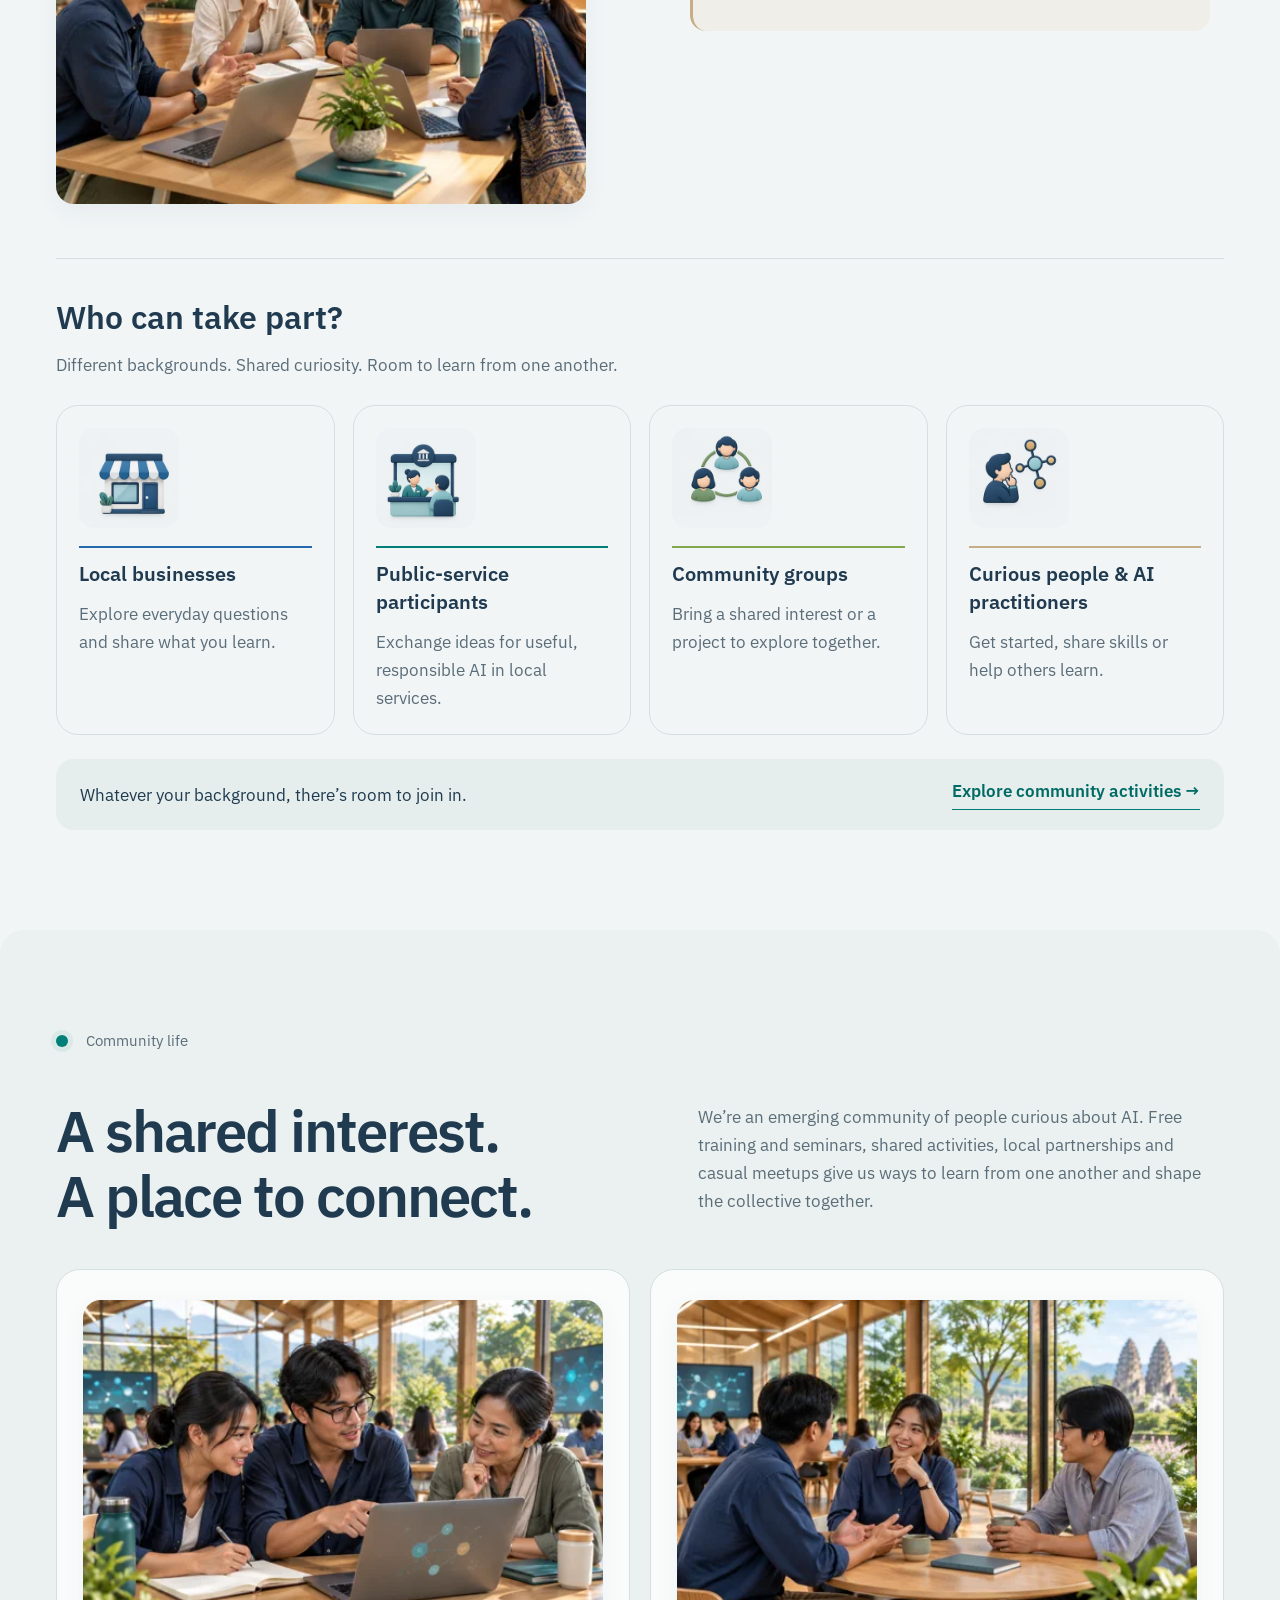
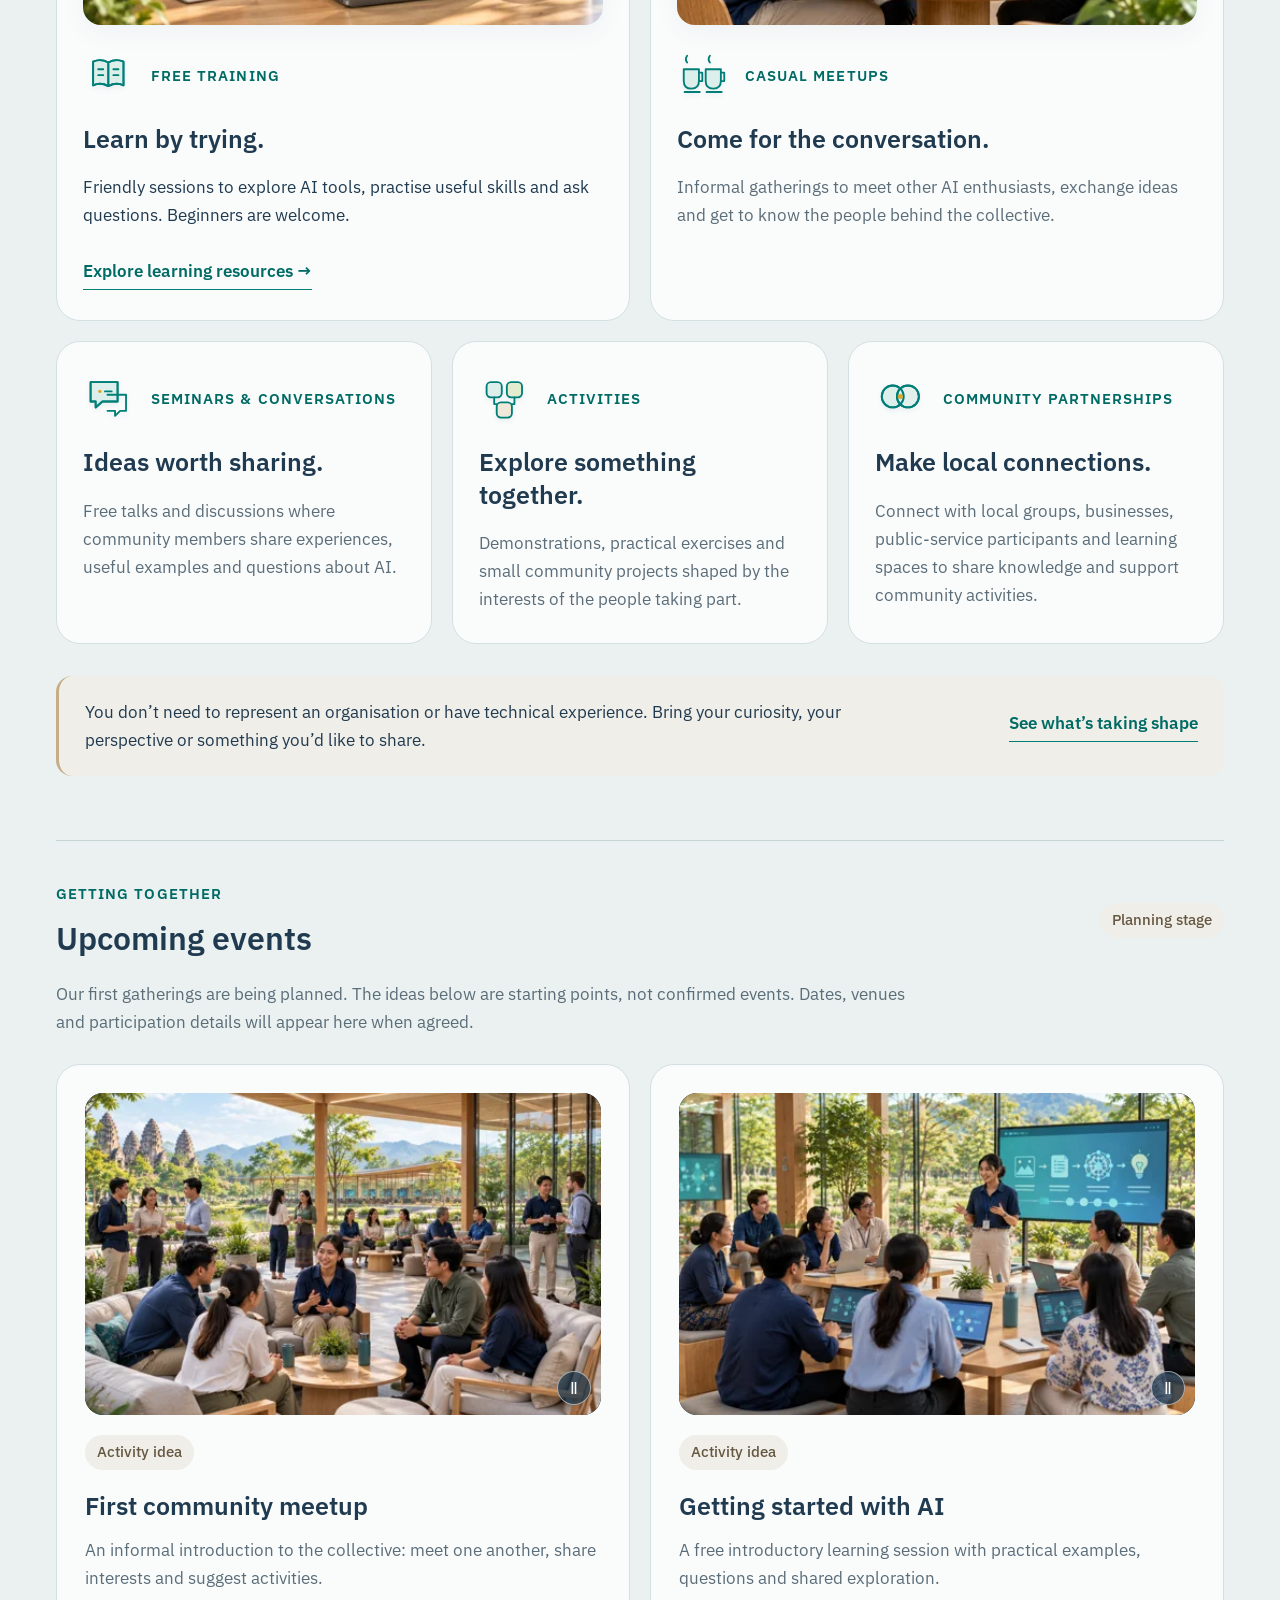
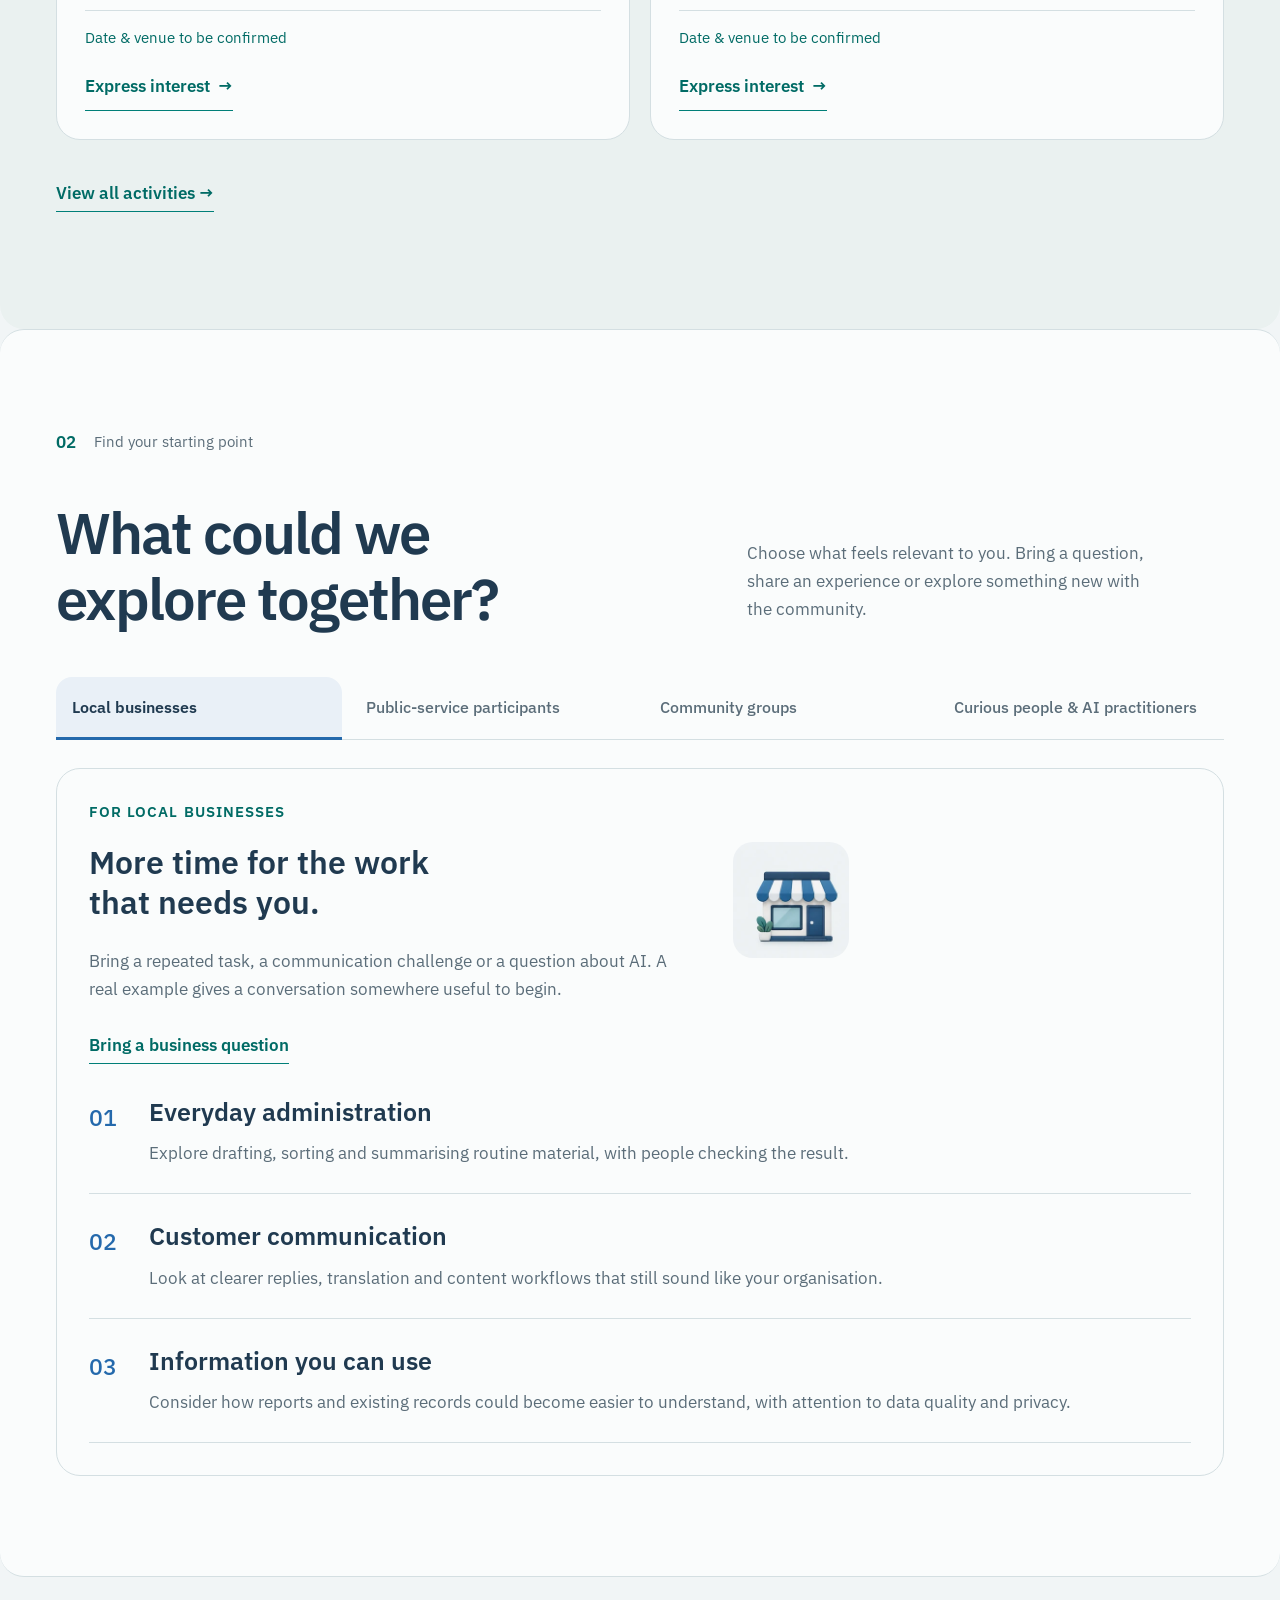
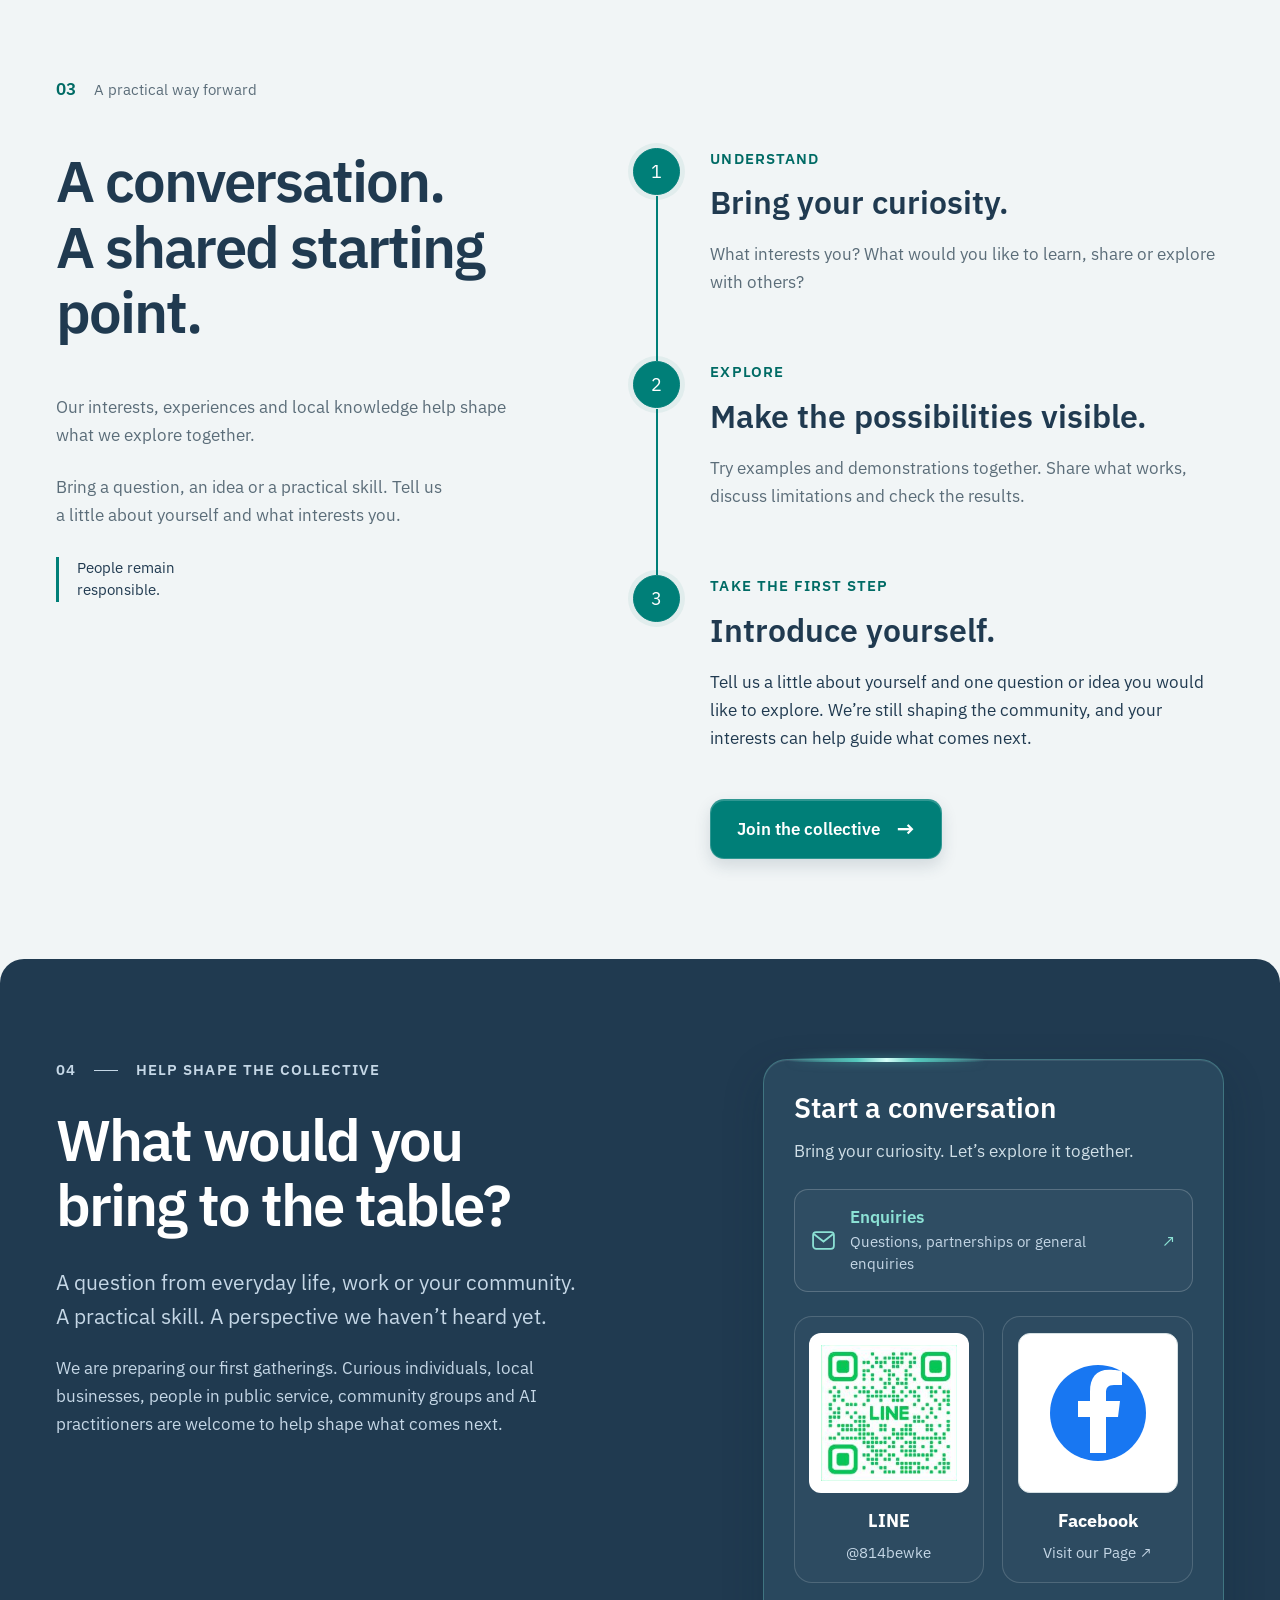
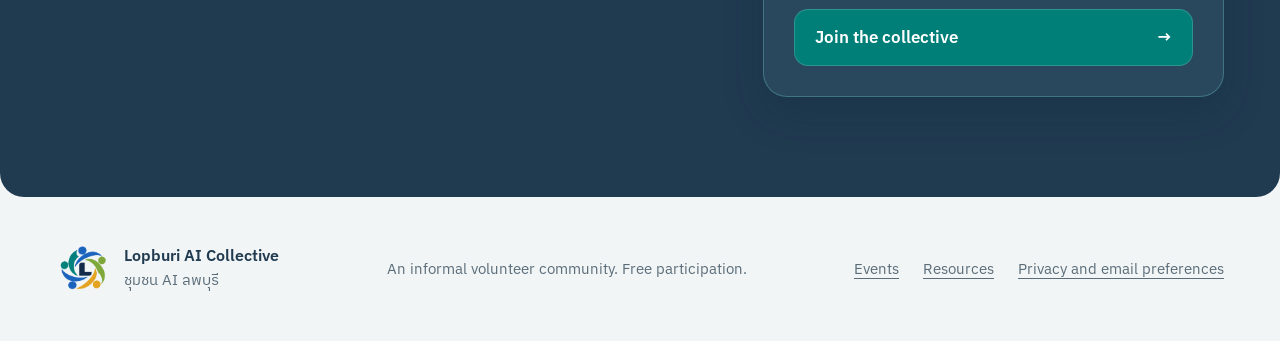
==== commit d278ccb9: "Deploy reviewed collaboration branch 342ecd1 for Facebook visitor check" ====
--- a/index.html
+++ b/index.html
@@ -11,18 +11,18 @@
   <meta name="description" content="A working concept for Lopburi AI Collective: a local community connecting business, public service and practical AI experience.">
   <meta name="robots" content="noindex,nofollow"><meta name="theme-color" content="#203A50">
   <title>Lopburi AI Collective — Website concept</title>
-  <link rel="icon" href="assets/favicon.svg" type="image/svg+xml"><link rel="stylesheet" href="styles.css?v=20261017-release"><link rel="stylesheet" href="privacy.css?v=20261017-release">
+  <link rel="icon" href="assets/favicon.svg" type="image/svg+xml"><link rel="stylesheet" href="styles.css?v=20261018-release"><link rel="stylesheet" href="privacy.css?v=20261018-release">
   <script id="participation-links" type="application/json">{"business": "", "public": "", "groups": "", "curious": ""}</script>
-<script src="site-common.js?v=20261017-release" defer></script><script src="script.js?v=20261017-release" defer></script><script src="contact-flows.js?v=20261017-release" defer></script>
-<link rel="stylesheet" href="events.css?v=20261017-release"><link rel="stylesheet" href="nori.css?v=20261017-release">
-<script src="nori.js?v=20261017-release" defer></script>
-<script src="activity-motion.js?v=20261017-release" defer></script></head>
+<script src="site-common.js?v=20261018-release" defer></script><script src="script.js?v=20261018-release" defer></script><script src="contact-flows.js?v=20261018-release" defer></script>
+<link rel="stylesheet" href="events.css?v=20261018-release"><link rel="stylesheet" href="nori.css?v=20261018-release">
+<script src="nori.js?v=20261018-release" defer></script>
+<script src="activity-motion.js?v=20261018-release" defer></script></head>
 <body>
   <a class="skip-link" href="#main"><span data-i18n="copy0">Skip to content</span></a>
 <header class="site-header">
     <a class="brand" href="#top" aria-label="Lopburi AI Collective home" data-i18n-aria-label="homeLabel"><img src="assets/wordmark-header.svg" width="1600" height="390" alt="Lopburi AI Collective — ชุมชน AI ลพบุรี"><img class="header-symbol" src="assets/footer-symbol.png" width="1254" height="1254" alt=""></a>
     <button class="menu-toggle" aria-expanded="false" aria-controls="navigation"><span data-i18n="copy4">Menu</span></button>
-    <nav id="navigation" aria-label="Main navigation" data-i18n-aria-label="mainNavigation"><a href="#community"><span data-i18n="communityNav">Community</span></a><a href="events.html"><span data-i18n="eventsNav">Events</span></a><a href="resources.html" data-page-link><span data-i18n="resourcesNav">Resources</span></a><a href="#purpose"><span data-i18n="copy5">About</span></a><a href="#possibilities"><span data-i18n="copy6">Explore together</span></a><a href="#approach"><span data-i18n="copy7">Our approach</span></a><a class="nav-contact" href="#connect"><span data-i18n="copy8">Connect</span></a></nav>
+    <nav id="navigation" aria-label="Main navigation" data-i18n-aria-label="mainNavigation"><a href="#purpose"><span data-i18n="copy5">About the collective</span></a><a href="#community"><span data-i18n="communityNav">Community</span></a><a href="#possibilities"><span data-i18n="copy6">What we explore</span></a><a href="#approach"><span data-i18n="copy7">Our approach</span></a><a href="events.html"><span data-i18n="eventsNav">Events</span></a><a href="resources.html" data-page-link><span data-i18n="resourcesNav">Resources</span></a><a class="nav-contact" href="#connect"><span data-i18n="copy8">Connect</span></a></nav>
 <div class="language-switch" role="group" aria-label="Language / ภาษา"><button type="button" data-language="en" aria-label="English" aria-pressed="true"><svg class="mini-flag" viewBox="0 0 60 40" aria-hidden="true"><rect width="60" height="40" fill="#012169"/><path d="M0 0L60 40M60 0L0 40" stroke="white" stroke-width="8"/><path d="M0 0L60 40M60 0L0 40" stroke="#c8102e" stroke-width="3"/><path d="M30 0V40M0 20H60" stroke="white" stroke-width="12"/><path d="M30 0V40M0 20H60" stroke="#c8102e" stroke-width="7"/></svg><span lang="en">EN</span></button><button type="button" data-language="th" aria-label="ภาษาไทย" aria-pressed="false"><span class="mini-flag thai" aria-hidden="true"></span><span lang="th">ไทย</span></button></div>
   </header>
   <main id="main">
@@ -109,7 +109,7 @@
     <section class="invitation section" id="connect" aria-labelledby="connect-title">
       <div class="wrap invitation-grid">
         <div class="reveal"><p class="eyebrow light">04 <span class="small-rule"></span> <span data-i18n="copy77">Help shape the collective</span></p><h2 id="connect-title"><span data-i18n="copy78">What would you<br>bring to the table?</span></h2><p class="invite-intro"><span data-i18n="copy79">A question from everyday life, work or your community. A practical skill. A perspective we haven’t heard yet.</span></p><p><span data-i18n="copy80">We are preparing our first gatherings. Curious individuals, local businesses, people in public service, community groups and AI practitioners are welcome to help shape what comes next.</span></p></div>
-        <div class="contact-detail reveal contact-raised"><h3><span data-i18n="copy81">Start a conversation</span></h3><p class="raised-welcome"><span data-i18n="contactRaisedWelcome">Bring your curiosity. Let’s explore it together.</span></p><a class="raised-email enquiries-action" data-enquiry-open aria-haspopup="dialog" href="mailto:lopburiaicollective+enquiries@gmail.com?subject=Lopburi%20AI%20Collective%20%E2%80%94%20Enquiry"><svg viewBox="0 0 24 24" aria-hidden="true"><rect x="2" y="4" width="20" height="16" rx="3"/><path d="m3 6 9 7 9-7"/></svg><span><strong data-i18n="enquiriesTitle">Enquiries</strong><small data-i18n="enquiriesDescription">Questions, partnerships or general enquiries</small></span><span aria-hidden="true">↗</span></a><div class="raised-socials"><a class="raised-social line-contact" href="https://line.me/R/ti/p/%40814bewke" aria-label="Open Lopburi AI Collective on LINE / เปิด LINE ของชุมชน AI ลพบุรี"><div class="line-qr-frame"><img src="assets/line-qr.png" width="216" height="216" alt="" loading="lazy"></div><strong>LINE</strong><small>@814bewke</small></a><div class="raised-social facebook-contact" data-facebook-card><div class="facebook-icon-frame"><svg viewBox="0 0 24 24" aria-hidden="true"><path fill="currentColor" d="M14 22v-9h3l.5-4H14V7c0-1.2.4-2 2-2h2V1.5c-.5-.1-1.8-.3-3.2-.3C11.5 1.2 10 3.2 10 6.7V9H7v4h3v9z"/></svg></div><strong>Facebook</strong><small><span data-i18n="facebookComing">Coming soon</span></small></div></div><button class="button raised-introduction" id="brief-button"><span data-i18n="copy85">Join the collective</span><span aria-hidden="true">→</span></button></div>
+        <div class="contact-detail reveal contact-raised"><h3><span data-i18n="copy81">Start a conversation</span></h3><p class="raised-welcome"><span data-i18n="contactRaisedWelcome">Bring your curiosity. Let’s explore it together.</span></p><a class="raised-email enquiries-action" data-enquiry-open aria-haspopup="dialog" href="mailto:lopburiaicollective+enquiries@gmail.com?subject=Lopburi%20AI%20Collective%20%E2%80%94%20Enquiry"><svg viewBox="0 0 24 24" aria-hidden="true"><rect x="2" y="4" width="20" height="16" rx="3"/><path d="m3 6 9 7 9-7"/></svg><span><strong data-i18n="enquiriesTitle">Enquiries</strong><small data-i18n="enquiriesDescription">Questions, partnerships or general enquiries</small></span><span aria-hidden="true">↗</span></a><div class="raised-socials"><a class="raised-social line-contact" href="https://line.me/R/ti/p/%40814bewke" aria-label="Open Lopburi AI Collective on LINE / เปิด LINE ของชุมชน AI ลพบุรี"><div class="line-qr-frame"><img src="assets/line-qr.png" width="216" height="216" alt="" loading="lazy"></div><strong>LINE</strong><small>@814bewke</small></a><a class="raised-social facebook-contact" href="https://www.facebook.com/profile.php?id=61595349937124" target="_blank" rel="noopener noreferrer" aria-label="Open Lopburi AI Collective on Facebook (opens in a new tab)" data-i18n-aria-label="facebookOpen"><div class="facebook-icon-frame"><svg viewBox="0 0 24 24" aria-hidden="true"><circle cx="12" cy="12" r="12" fill="#1877f2"/><path fill="#fff" d="M14 22v-9h3l.5-4H14V7c0-1.2.4-2 2-2h2V1.5c-.5-.1-1.8-.3-3.2-.3C11.5 1.2 10 3.2 10 6.7V9H7v4h3v9z"/></svg></div><strong>Facebook</strong><small data-i18n="facebookVisit">Visit our Page ↗</small></a></div><button class="button raised-introduction" id="brief-button"><span data-i18n="copy85">Join the collective</span><span aria-hidden="true">→</span></button></div>
       </div>
     </section>
   </main>
@@ -140,7 +140,7 @@
     </form>
 
     <p class="dialog-status" id="brief-status" role="status" aria-live="polite"></p>
-    <div class="contact-channels"><div class="email-placeholder"><strong><span data-i18n="projectEmail">Project email</span></strong><a class="project-email-link" href="mailto:lopburiaicollective@gmail.com?subject=Hello%20Lopburi%20AI%20Collective">lopburiaicollective@gmail.com</a></div><div class="qr-placeholder-grid"><a class="qr-placeholder dialog-line-link" href="https://line.me/R/ti/p/%40814bewke" aria-label="Open Lopburi AI Collective on LINE / เปิด LINE ของชุมชน AI ลพบุรี"><div class="line-qr-frame"><img src="assets/line-qr.png" width="216" height="216" alt="" loading="lazy"></div><strong>LINE</strong><small>@814bewke</small></a><div class="qr-placeholder"><div class="qr-empty" aria-hidden="true">＋</div><strong>Facebook</strong><small><span data-i18n="qrPending">QR code to be added</span></small></div></div></div>
+    <div class="contact-channels"><div class="email-placeholder"><strong><span data-i18n="projectEmail">Project email</span></strong><a class="project-email-link" href="mailto:lopburiaicollective@gmail.com?subject=Hello%20Lopburi%20AI%20Collective">lopburiaicollective@gmail.com</a></div><div class="qr-placeholder-grid"><a class="qr-placeholder dialog-line-link" href="https://line.me/R/ti/p/%40814bewke" aria-label="Open Lopburi AI Collective on LINE / เปิด LINE ของชุมชน AI ลพบุรี"><div class="line-qr-frame"><img src="assets/line-qr.png" width="216" height="216" alt="" loading="lazy"></div><strong>LINE</strong><small>@814bewke</small></a><a class="qr-placeholder dialog-line-link facebook-contact" href="https://www.facebook.com/profile.php?id=61595349937124" target="_blank" rel="noopener noreferrer" aria-label="Open Lopburi AI Collective on Facebook (opens in a new tab)" data-i18n-aria-label="facebookOpen"><div class="facebook-icon-frame"><svg viewBox="0 0 24 24" aria-hidden="true"><circle cx="12" cy="12" r="12" fill="#1877f2"/><path fill="#fff" d="M14 22v-9h3l.5-4H14V7c0-1.2.4-2 2-2h2V1.5c-.5-.1-1.8-.3-3.2-.3C11.5 1.2 10 3.2 10 6.7V9H7v4h3v9z"/></svg></div><strong>Facebook</strong><small data-i18n="facebookVisit">Visit our Page ↗</small></a></div></div>
   </dialog>
 <dialog id="enquiry-dialog" class="contact-card" aria-labelledby="enquiry-title">
     <form method="dialog" class="dialog-head"><button aria-label="Close enquiry" data-i18n-aria-label="closeEnquiry"><span data-i18n="copy89">Close</span></button></form>
@@ -161,11 +161,11 @@
     <p id="enquiry-status" class="dialog-status" role="status" aria-live="polite"></p>
   </dialog>
 
-<button id="nori-launcher" class="nori-launcher" type="button" aria-controls="nori-panel" aria-expanded="false" aria-label="Ask Nori">
-    <span class="nori-art"><img src="assets/nori-still.webp" width="320" height="320" alt=""><video id="nori-idle" src="assets/nori-idle.mp4" muted playsinline preload="none" aria-hidden="true" hidden></video></span><span id="nori-launcher-label">Ask Nori</span>
+<button id="nori-launcher" class="nori-launcher" type="button" aria-controls="nori-panel" aria-expanded="false" aria-label="Ask LavoJai">
+    <span class="nori-art"><img src="assets/lavojai-wave.png" width="2048" height="2048" alt=""></span><span id="nori-launcher-label">Ask LavoJai</span>
   </button>
   <section id="nori-panel" class="nori-panel" role="dialog" aria-labelledby="nori-title" hidden>
-    <header class="nori-head"><span class="nori-art"><img src="assets/nori-still.webp" width="320" height="320" alt=""><video id="nori-wave" src="assets/nori-wave.mp4" muted playsinline preload="none" aria-hidden="true" hidden></video></span><div><h2 id="nori-title">Ask Nori</h2><p id="nori-demo">FAQ demo · community information</p></div><button id="nori-close" type="button" aria-label="Close Nori">×</button></header>
+    <header class="nori-head"><span class="nori-art"><img src="assets/lavojai-wave.png" width="2048" height="2048" alt=""></span><div><h2 id="nori-title">LavoJai — ละโว้ใจ</h2><p id="nori-demo">FAQ demo · community information</p></div><button id="nori-close" type="button" aria-label="Close LavoJai">×</button></header>
     <div class="nori-content">
     <p id="nori-greeting" class="nori-greeting"></p>
     <div id="nori-suggestions" class="nori-suggestions" aria-label="FAQ"></div>
@@ -175,6 +175,6 @@
     <form id="nori-form" class="nori-form"><label id="nori-input-label" for="nori-input">Your question</label><div><input id="nori-input" type="text" maxlength="500" autocomplete="off"><button id="nori-send" type="submit">Send</button></div></form>
     <p id="nori-privacy" class="nori-privacy"></p>
   </section>
-<script id="contact-social-links" type="application/json">{"facebookUrl":""}</script>
+
 </body>
 </html>
--- a/styles.css
+++ b/styles.css
@@ -590,3 +590,9 @@
 .footer-links{display:flex;flex-wrap:wrap;gap:14px 24px}.draft-fallback-note{padding:14px 18px;background:#fff6d9;color:#594512;border:1px solid #d0b66a;border-radius:10px;font-size:1rem;line-height:1.7}.draft-fallback-actions{display:flex;flex-wrap:wrap;gap:12px;margin-block:16px}.draft-fallback-actions .button{min-height:44px}.contact-ready>.contact-edit{margin-bottom:14px}
 .submission-receipt{position:fixed;bottom:24px;left:50%;transform:translateX(-50%);width:min(90vw,640px);padding:20px 24px;background:#edf8f6;color:#203e52;border:2px solid #00847d;border-radius:18px;box-shadow:0 8px 32px #0003;z-index:9999;font-size:17px;line-height:1.6}.submission-receipt[hidden]{display:none}.submission-receipt:focus{outline:3px solid #54cfc5;outline-offset:3px}form[aria-busy=true]{opacity:.8}form button:disabled{cursor:wait}
 .submission-receipt{padding-right:64px}.receipt-close{position:absolute;right:8px;top:8px;width:44px;height:44px;border:0;border-radius:50%;background:transparent;color:inherit;font-size:28px;cursor:pointer}.receipt-close:hover{background:#00847d18}.receipt-close:focus-visible{outline:3px solid #00847d}
+
+/* Keep the final navigation action distinct in desktop and expanded menus. */
+.site-header nav a.nav-contact{padding:9px 15px;border:1px solid var(--teal);border-radius:8px;background:var(--teal);color:#fff;font-weight:600;text-align:center;text-decoration:none}.site-header nav a.nav-contact:hover{background:#006b65;border-color:#006b65;color:#fff}.site-header nav a.nav-contact[aria-current]{color:#fff;text-decoration:underline;text-underline-offset:4px}
+
+/* Linked Facebook Page tile matches the LINE frame without a QR placeholder. */
+.facebook-icon-frame{background:#fff;border:1px solid #d4dfe2}.facebook-icon-frame svg{width:96px;height:96px;max-width:70%;max-height:70%}.qr-placeholder.facebook-contact .facebook-icon-frame{width:160px;max-width:100%;aspect-ratio:1;margin-inline:auto}.facebook-contact[href]{cursor:pointer}
--- a/nori.css
+++ b/nori.css
@@ -1,5 +1,5 @@
 /*
-# Nori presentation
+# LavoJai — ละโว้ใจ presentation (legacy nori selectors retained)
 Floating launcher, clipped avatar and responsive FAQ panel.
 Coordinate changes with nori.js, mobile keyboards and footer clearance.
 */
@@ -46,3 +46,10 @@
 .nori-form{padding-top:10px;border-top:1px solid #d4dfe2}
 @media(max-width:780px){.nori-panel{height:auto;max-height:calc(var(--nori-viewport-height,100dvh) - 24px);width:auto}.nori-suggestions{max-height:none}}
 @media(max-width:780px){.nori-launcher{bottom:calc(max(16px,env(safe-area-inset-bottom)) + var(--nori-footer-clearance,0px))}.nori-panel.keyboard-open .nori-greeting,.nori-panel.keyboard-open .nori-suggestions{display:none}.nori-panel.keyboard-open .nori-privacy{font-size:12px;margin:6px 18px 8px}.nori-panel.keyboard-open .nori-head{padding-block:6px}.nori-panel.keyboard-open .nori-art{width:40px;height:40px}.nori-panel.keyboard-open .nori-messages{min-height:30px}}
+
+/* Static approved full-body artwork: preserve tufts, waving hand and feet. */
+.nori-art{width:72px;height:78px;border-radius:14px;clip-path:none;overflow:visible;background:transparent;box-shadow:none}
+.nori-art img{position:static;width:100%;height:100%;inset:auto;object-fit:contain;border-radius:0;clip-path:none}
+.nori-head .nori-art{width:72px;height:80px}
+.nori-head>div{min-width:0}.nori-head h2{font-size:20px;overflow-wrap:normal}.nori-head p{font-size:12px}
+@media(max-width:780px){.nori-launcher{width:72px;height:78px;border-radius:20px;overflow:visible;padding:3px}.nori-launcher .nori-art{width:64px;height:70px}.nori-head .nori-art{width:60px;height:70px}.nori-head h2{font-size:18px}.nori-head p{font-size:12px}.nori-panel.keyboard-open .nori-art{width:40px;height:44px}}
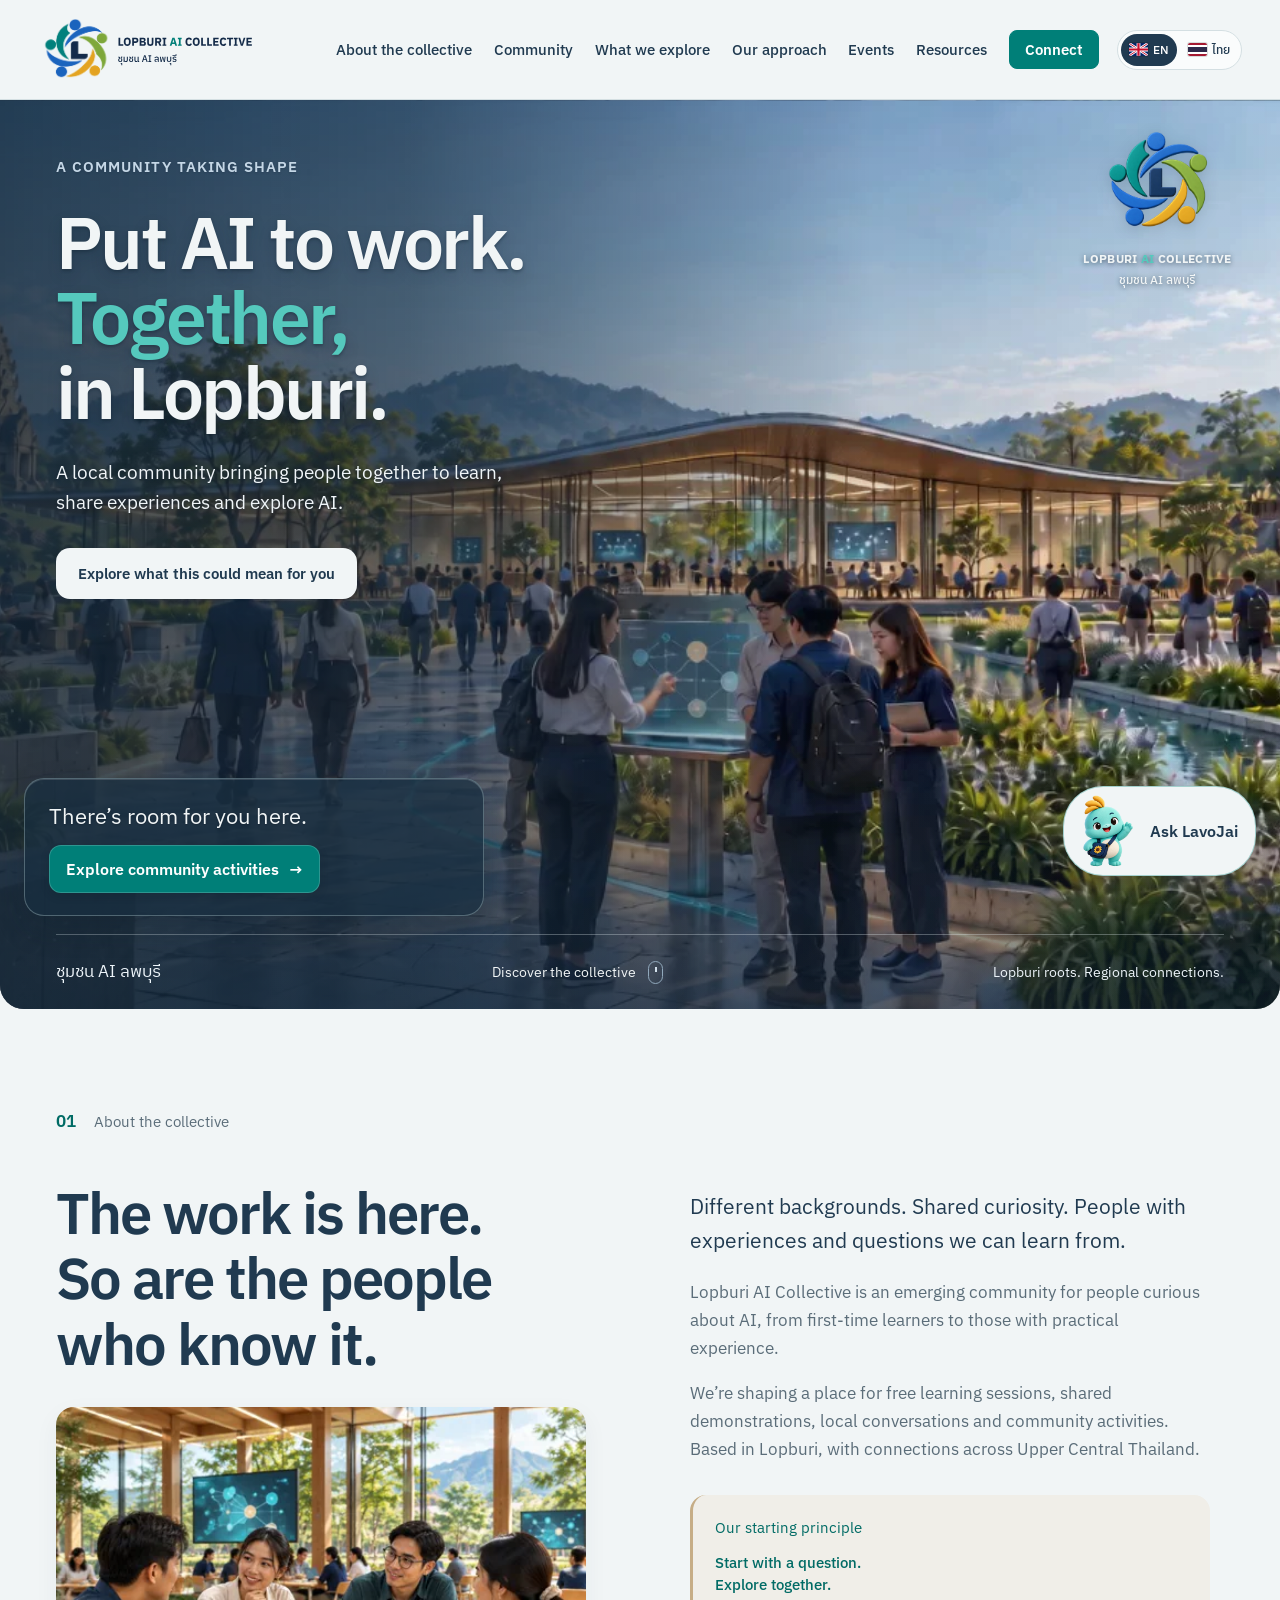
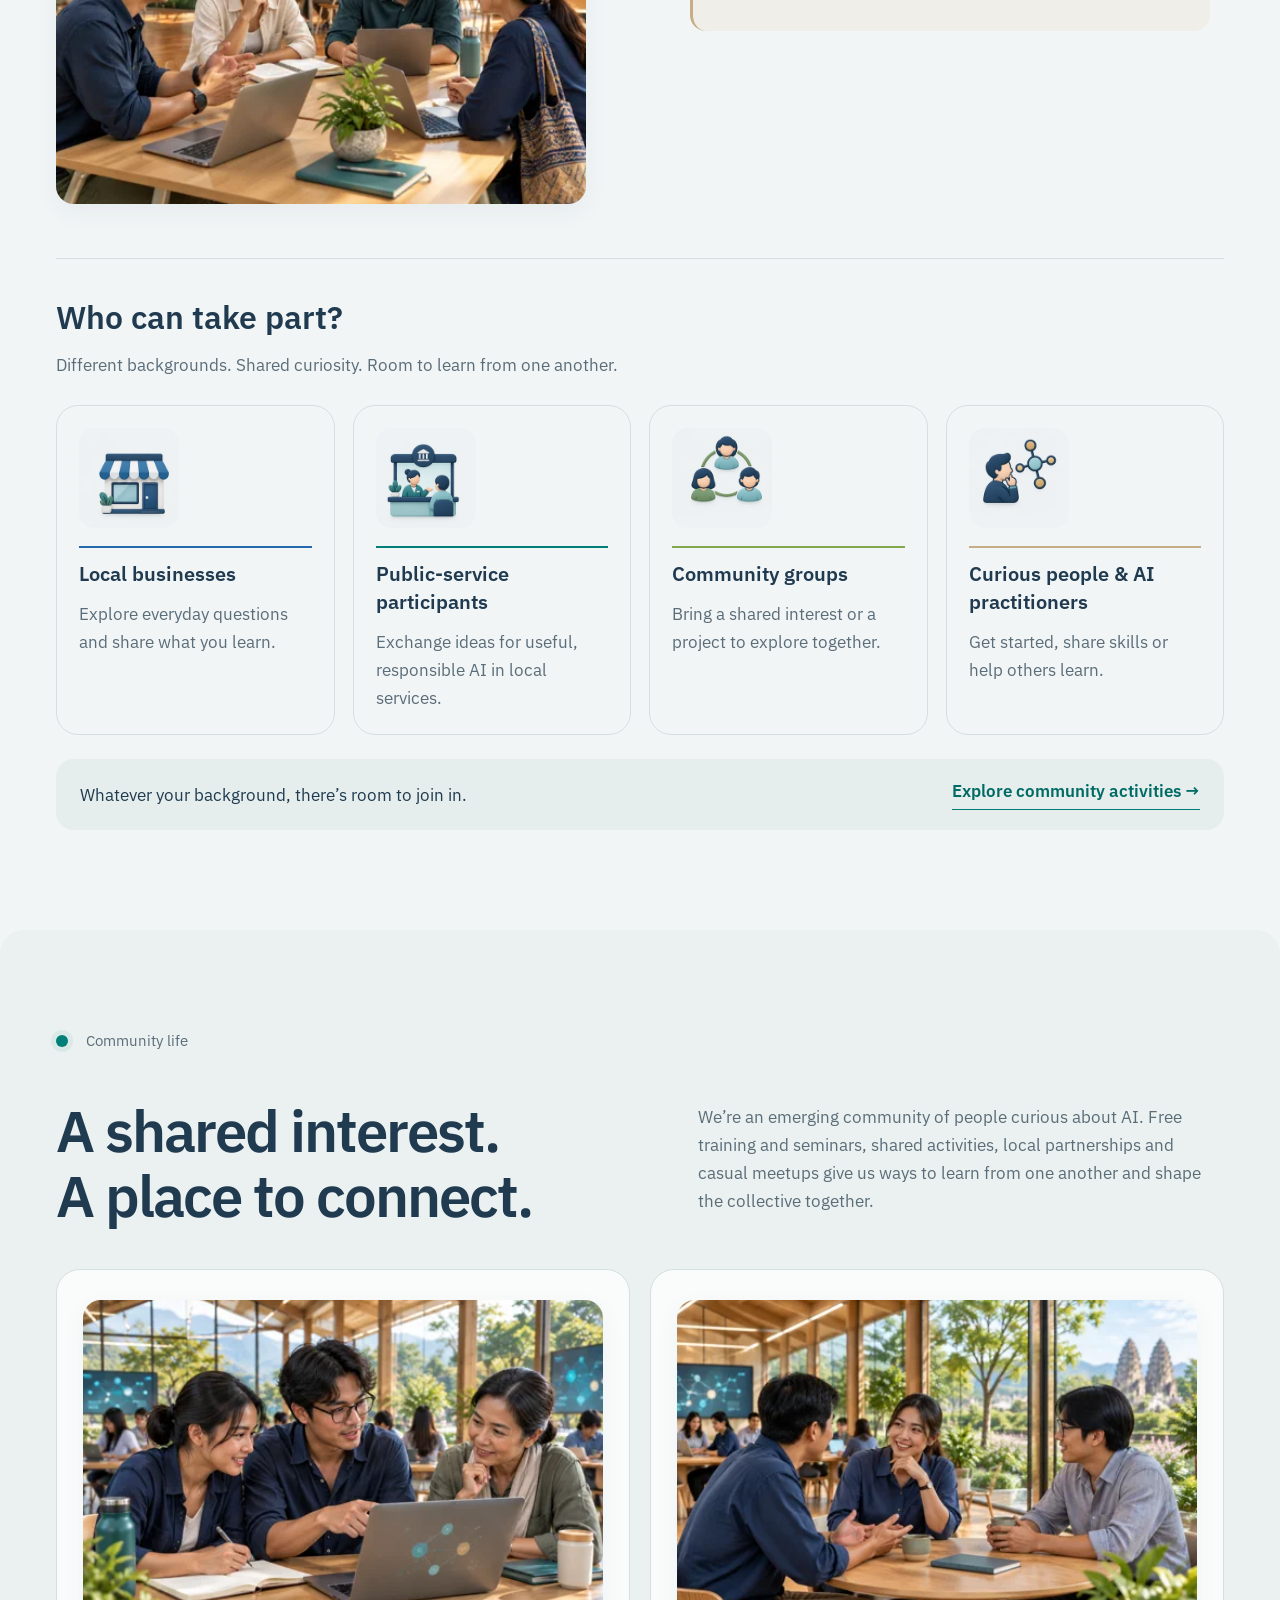
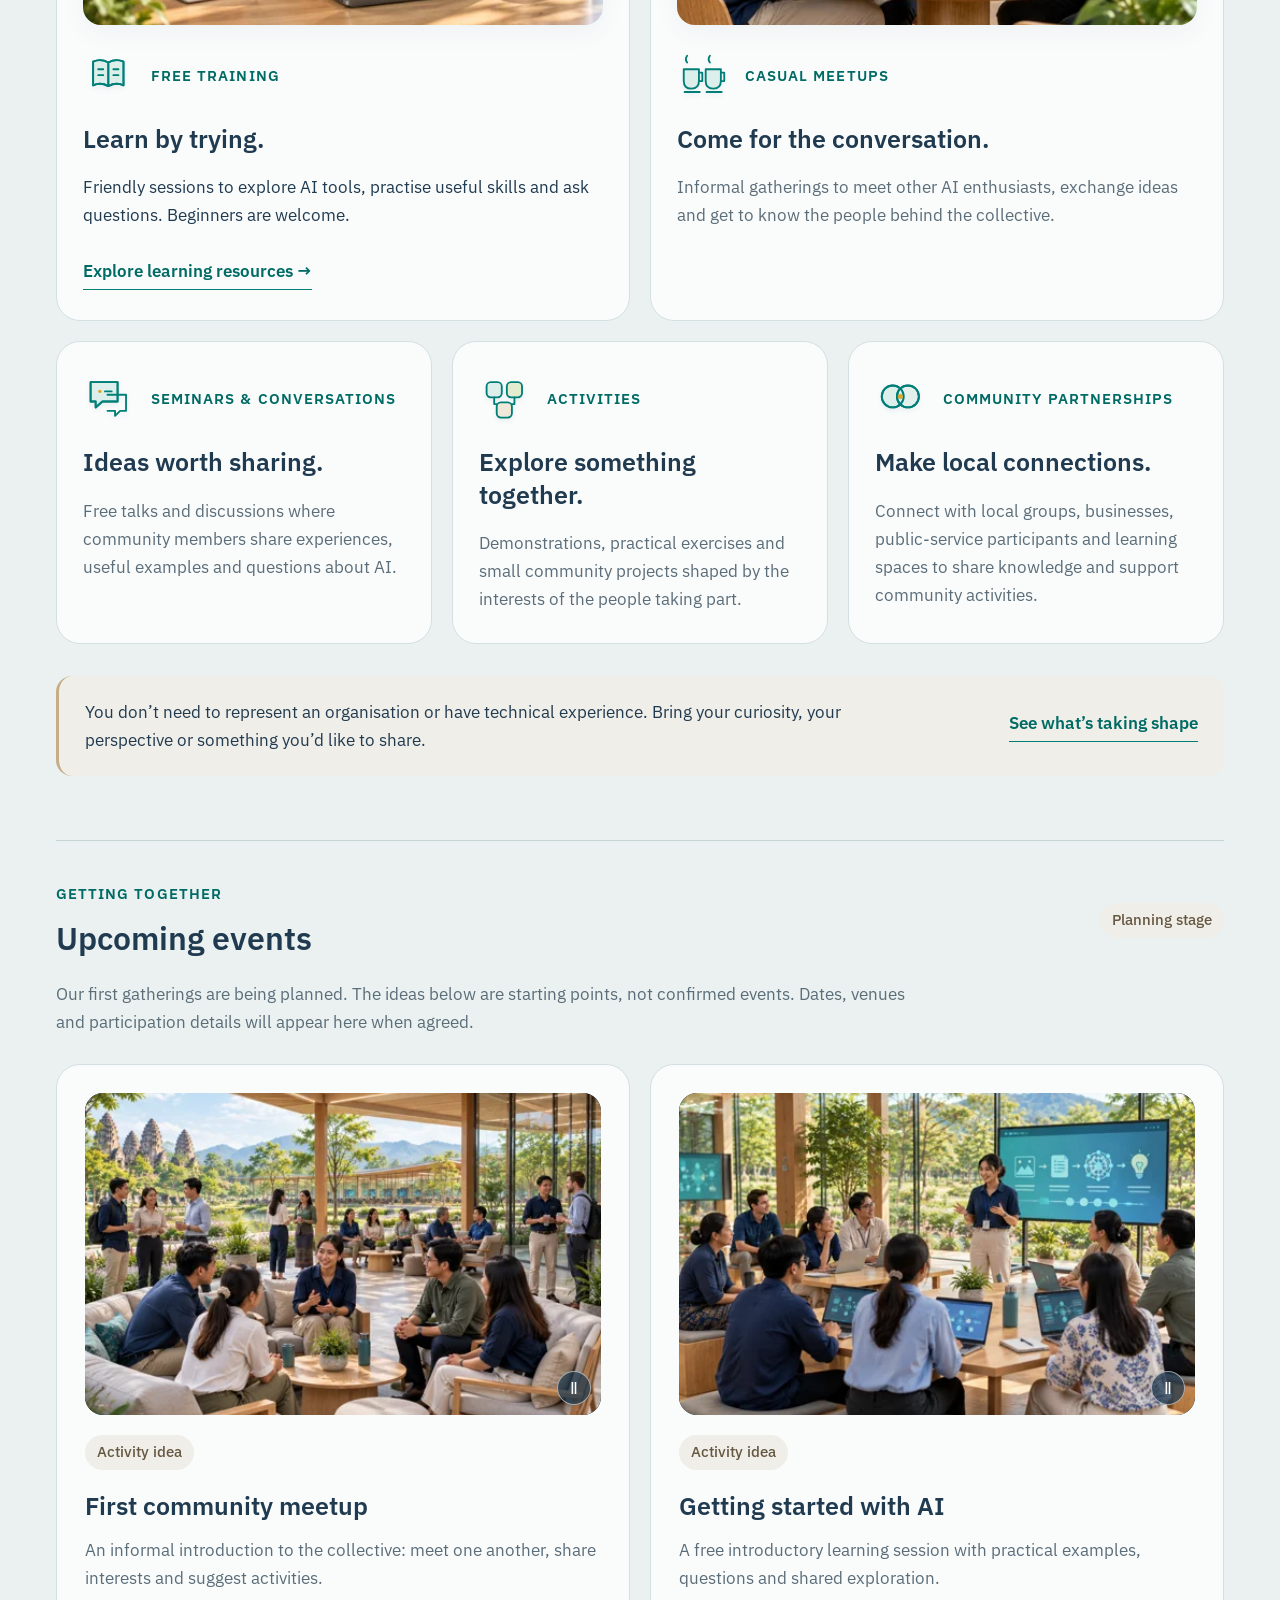
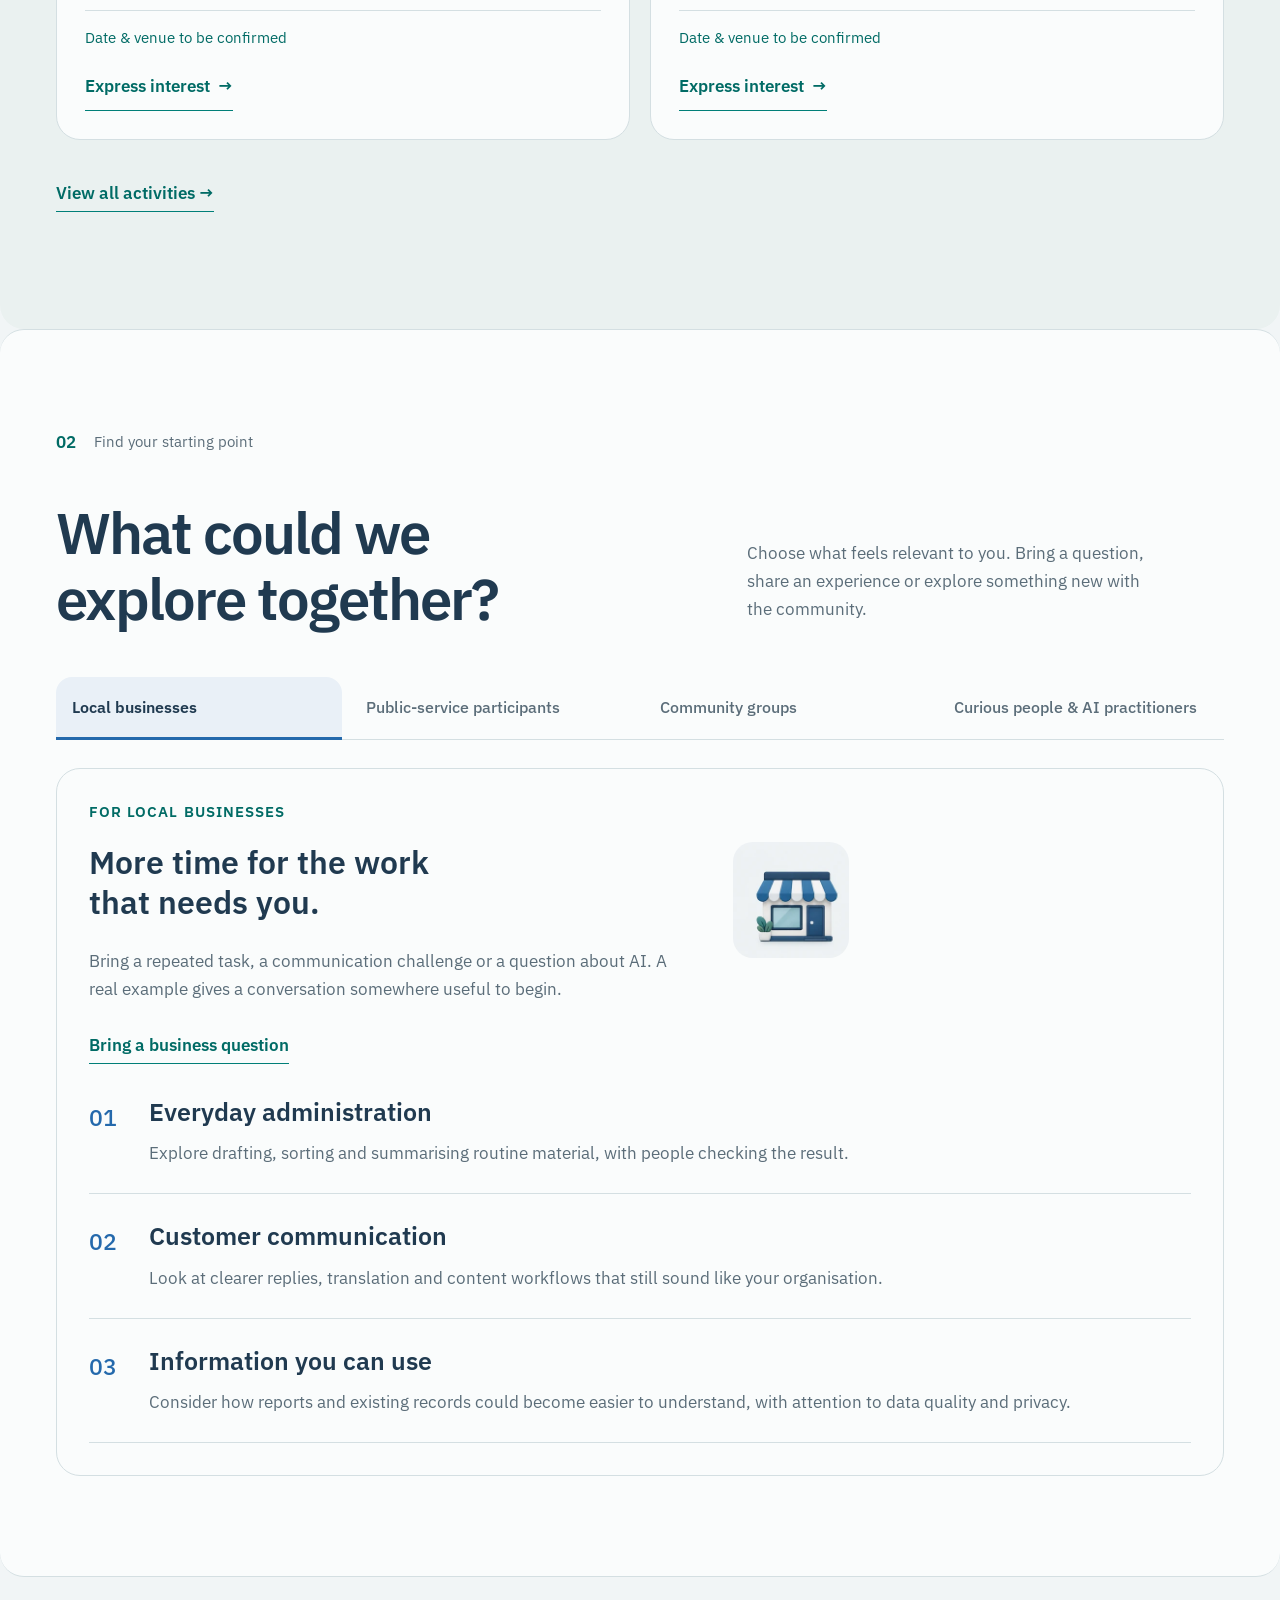
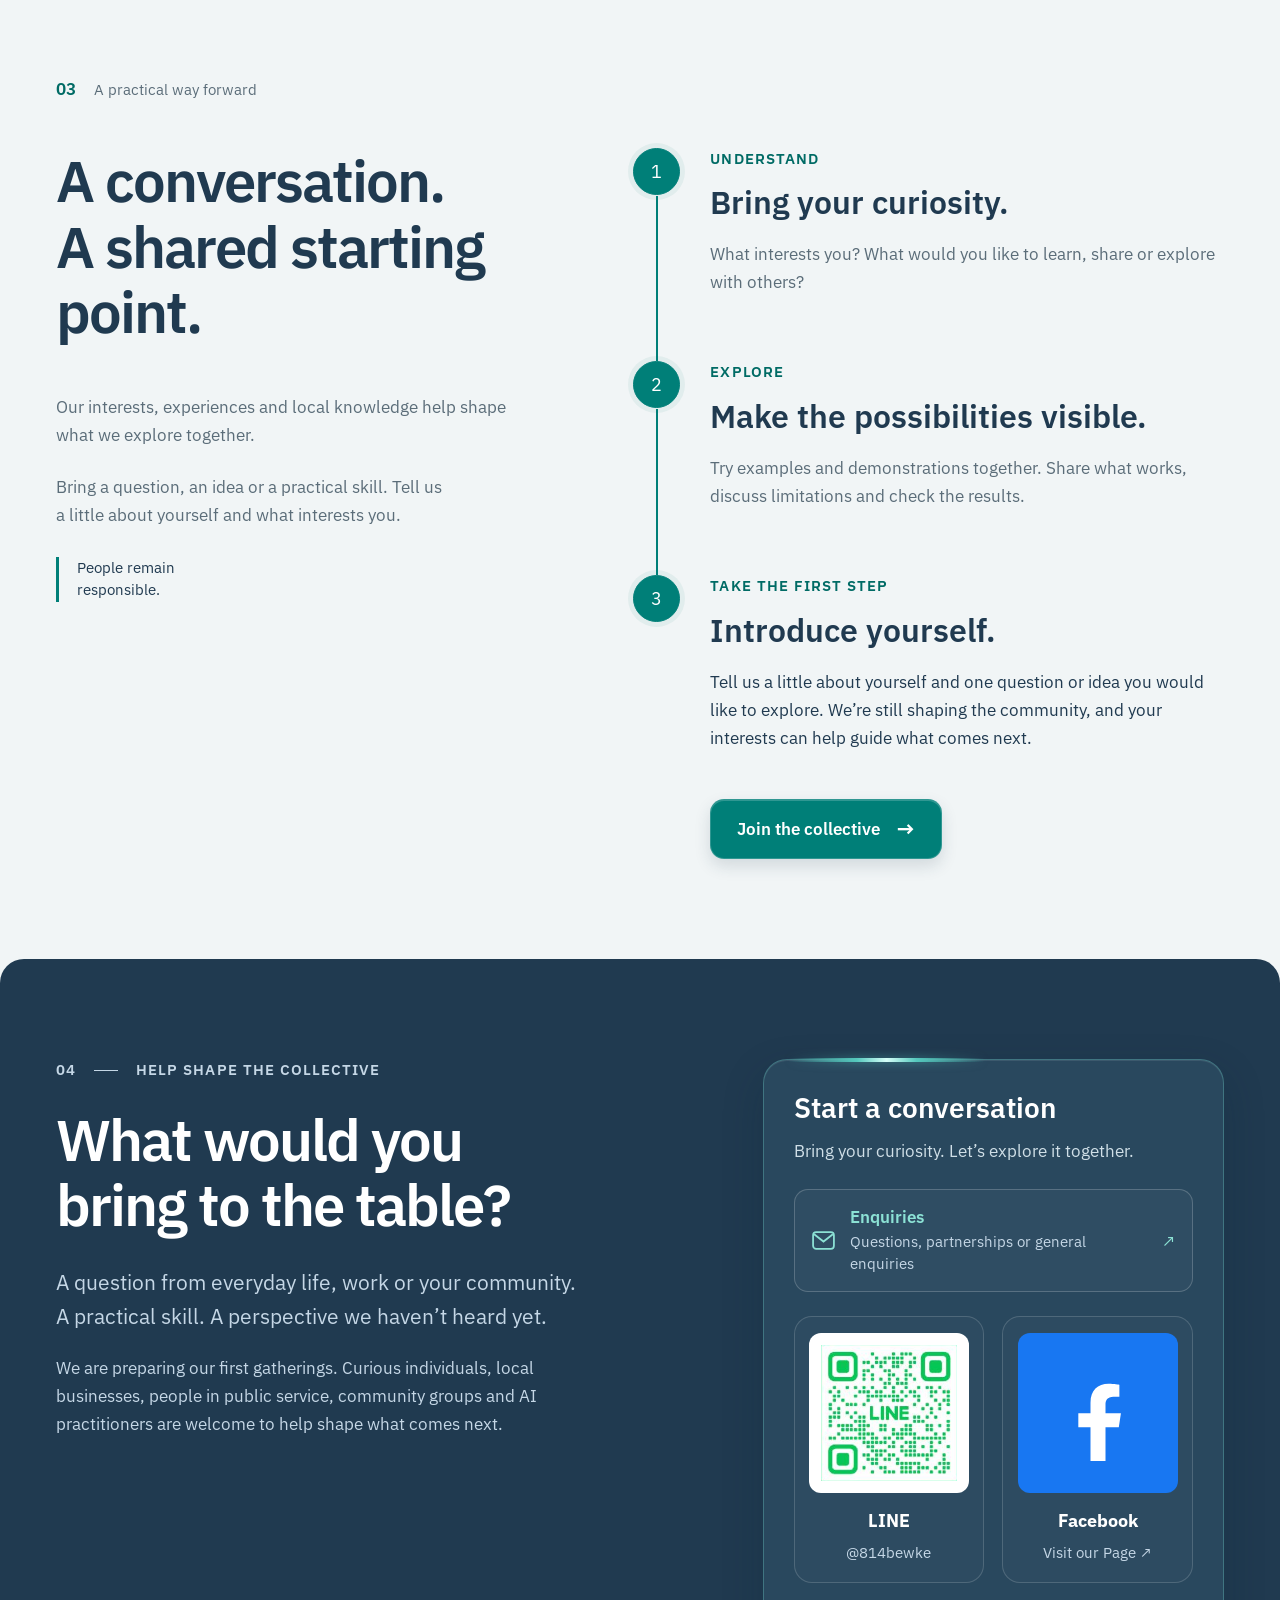
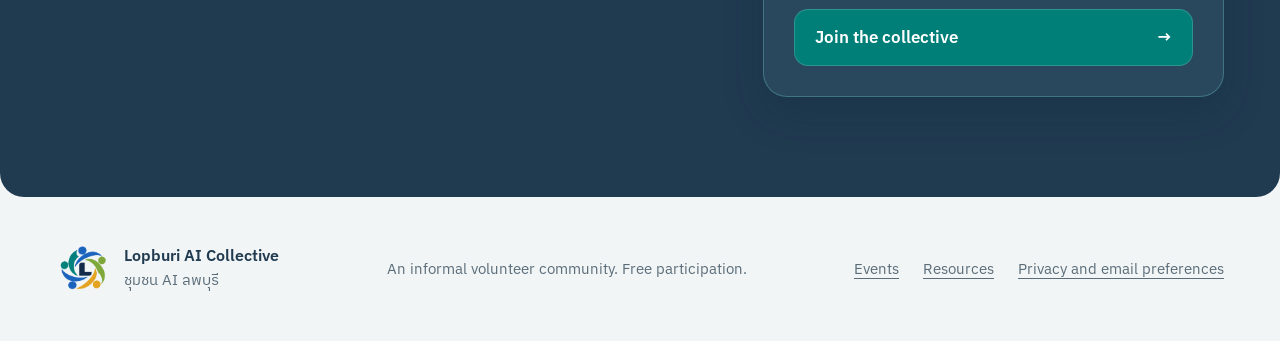
==== commit 13b35656: "Deploy private main 8b25860 with solid blue Facebook tile" ====
--- a/index.html
+++ b/index.html
@@ -11,12 +11,12 @@
   <meta name="description" content="A working concept for Lopburi AI Collective: a local community connecting business, public service and practical AI experience.">
   <meta name="robots" content="noindex,nofollow"><meta name="theme-color" content="#203A50">
   <title>Lopburi AI Collective — Website concept</title>
-  <link rel="icon" href="assets/favicon.svg" type="image/svg+xml"><link rel="stylesheet" href="styles.css?v=20261018-release"><link rel="stylesheet" href="privacy.css?v=20261018-release">
+  <link rel="icon" href="assets/favicon.svg" type="image/svg+xml"><link rel="stylesheet" href="styles.css?v=20261018-facebook-blue"><link rel="stylesheet" href="privacy.css?v=20261018-facebook-blue">
   <script id="participation-links" type="application/json">{"business": "", "public": "", "groups": "", "curious": ""}</script>
-<script src="site-common.js?v=20261018-release" defer></script><script src="script.js?v=20261018-release" defer></script><script src="contact-flows.js?v=20261018-release" defer></script>
-<link rel="stylesheet" href="events.css?v=20261018-release"><link rel="stylesheet" href="nori.css?v=20261018-release">
-<script src="nori.js?v=20261018-release" defer></script>
-<script src="activity-motion.js?v=20261018-release" defer></script></head>
+<script src="site-common.js?v=20261018-facebook-blue" defer></script><script src="script.js?v=20261018-facebook-blue" defer></script><script src="contact-flows.js?v=20261018-facebook-blue" defer></script>
+<link rel="stylesheet" href="events.css?v=20261018-facebook-blue"><link rel="stylesheet" href="nori.css?v=20261018-facebook-blue">
+<script src="nori.js?v=20261018-facebook-blue" defer></script>
+<script src="activity-motion.js?v=20261018-facebook-blue" defer></script></head>
 <body>
   <a class="skip-link" href="#main"><span data-i18n="copy0">Skip to content</span></a>
 <header class="site-header">
@@ -109,7 +109,7 @@
     <section class="invitation section" id="connect" aria-labelledby="connect-title">
       <div class="wrap invitation-grid">
         <div class="reveal"><p class="eyebrow light">04 <span class="small-rule"></span> <span data-i18n="copy77">Help shape the collective</span></p><h2 id="connect-title"><span data-i18n="copy78">What would you<br>bring to the table?</span></h2><p class="invite-intro"><span data-i18n="copy79">A question from everyday life, work or your community. A practical skill. A perspective we haven’t heard yet.</span></p><p><span data-i18n="copy80">We are preparing our first gatherings. Curious individuals, local businesses, people in public service, community groups and AI practitioners are welcome to help shape what comes next.</span></p></div>
-        <div class="contact-detail reveal contact-raised"><h3><span data-i18n="copy81">Start a conversation</span></h3><p class="raised-welcome"><span data-i18n="contactRaisedWelcome">Bring your curiosity. Let’s explore it together.</span></p><a class="raised-email enquiries-action" data-enquiry-open aria-haspopup="dialog" href="mailto:lopburiaicollective+enquiries@gmail.com?subject=Lopburi%20AI%20Collective%20%E2%80%94%20Enquiry"><svg viewBox="0 0 24 24" aria-hidden="true"><rect x="2" y="4" width="20" height="16" rx="3"/><path d="m3 6 9 7 9-7"/></svg><span><strong data-i18n="enquiriesTitle">Enquiries</strong><small data-i18n="enquiriesDescription">Questions, partnerships or general enquiries</small></span><span aria-hidden="true">↗</span></a><div class="raised-socials"><a class="raised-social line-contact" href="https://line.me/R/ti/p/%40814bewke" aria-label="Open Lopburi AI Collective on LINE / เปิด LINE ของชุมชน AI ลพบุรี"><div class="line-qr-frame"><img src="assets/line-qr.png" width="216" height="216" alt="" loading="lazy"></div><strong>LINE</strong><small>@814bewke</small></a><a class="raised-social facebook-contact" href="https://www.facebook.com/profile.php?id=61595349937124" target="_blank" rel="noopener noreferrer" aria-label="Open Lopburi AI Collective on Facebook (opens in a new tab)" data-i18n-aria-label="facebookOpen"><div class="facebook-icon-frame"><svg viewBox="0 0 24 24" aria-hidden="true"><circle cx="12" cy="12" r="12" fill="#1877f2"/><path fill="#fff" d="M14 22v-9h3l.5-4H14V7c0-1.2.4-2 2-2h2V1.5c-.5-.1-1.8-.3-3.2-.3C11.5 1.2 10 3.2 10 6.7V9H7v4h3v9z"/></svg></div><strong>Facebook</strong><small data-i18n="facebookVisit">Visit our Page ↗</small></a></div><button class="button raised-introduction" id="brief-button"><span data-i18n="copy85">Join the collective</span><span aria-hidden="true">→</span></button></div>
+        <div class="contact-detail reveal contact-raised"><h3><span data-i18n="copy81">Start a conversation</span></h3><p class="raised-welcome"><span data-i18n="contactRaisedWelcome">Bring your curiosity. Let’s explore it together.</span></p><a class="raised-email enquiries-action" data-enquiry-open aria-haspopup="dialog" href="mailto:lopburiaicollective+enquiries@gmail.com?subject=Lopburi%20AI%20Collective%20%E2%80%94%20Enquiry"><svg viewBox="0 0 24 24" aria-hidden="true"><rect x="2" y="4" width="20" height="16" rx="3"/><path d="m3 6 9 7 9-7"/></svg><span><strong data-i18n="enquiriesTitle">Enquiries</strong><small data-i18n="enquiriesDescription">Questions, partnerships or general enquiries</small></span><span aria-hidden="true">↗</span></a><div class="raised-socials"><a class="raised-social line-contact" href="https://line.me/R/ti/p/%40814bewke" aria-label="Open Lopburi AI Collective on LINE / เปิด LINE ของชุมชน AI ลพบุรี"><div class="line-qr-frame"><img src="assets/line-qr.png" width="216" height="216" alt="" loading="lazy"></div><strong>LINE</strong><small>@814bewke</small></a><a class="raised-social facebook-contact" href="https://www.facebook.com/profile.php?id=61595349937124" target="_blank" rel="noopener noreferrer" aria-label="Open Lopburi AI Collective on Facebook (opens in a new tab)" data-i18n-aria-label="facebookOpen"><div class="facebook-icon-frame"><img src="assets/facebook.svg" width="96" height="96" alt=""></div><strong>Facebook</strong><small data-i18n="facebookVisit">Visit our Page ↗</small></a></div><button class="button raised-introduction" id="brief-button"><span data-i18n="copy85">Join the collective</span><span aria-hidden="true">→</span></button></div>
       </div>
     </section>
   </main>
@@ -140,7 +140,7 @@
     </form>
 
     <p class="dialog-status" id="brief-status" role="status" aria-live="polite"></p>
-    <div class="contact-channels"><div class="email-placeholder"><strong><span data-i18n="projectEmail">Project email</span></strong><a class="project-email-link" href="mailto:lopburiaicollective@gmail.com?subject=Hello%20Lopburi%20AI%20Collective">lopburiaicollective@gmail.com</a></div><div class="qr-placeholder-grid"><a class="qr-placeholder dialog-line-link" href="https://line.me/R/ti/p/%40814bewke" aria-label="Open Lopburi AI Collective on LINE / เปิด LINE ของชุมชน AI ลพบุรี"><div class="line-qr-frame"><img src="assets/line-qr.png" width="216" height="216" alt="" loading="lazy"></div><strong>LINE</strong><small>@814bewke</small></a><a class="qr-placeholder dialog-line-link facebook-contact" href="https://www.facebook.com/profile.php?id=61595349937124" target="_blank" rel="noopener noreferrer" aria-label="Open Lopburi AI Collective on Facebook (opens in a new tab)" data-i18n-aria-label="facebookOpen"><div class="facebook-icon-frame"><svg viewBox="0 0 24 24" aria-hidden="true"><circle cx="12" cy="12" r="12" fill="#1877f2"/><path fill="#fff" d="M14 22v-9h3l.5-4H14V7c0-1.2.4-2 2-2h2V1.5c-.5-.1-1.8-.3-3.2-.3C11.5 1.2 10 3.2 10 6.7V9H7v4h3v9z"/></svg></div><strong>Facebook</strong><small data-i18n="facebookVisit">Visit our Page ↗</small></a></div></div>
+    <div class="contact-channels"><div class="email-placeholder"><strong><span data-i18n="projectEmail">Project email</span></strong><a class="project-email-link" href="mailto:lopburiaicollective@gmail.com?subject=Hello%20Lopburi%20AI%20Collective">lopburiaicollective@gmail.com</a></div><div class="qr-placeholder-grid"><a class="qr-placeholder dialog-line-link" href="https://line.me/R/ti/p/%40814bewke" aria-label="Open Lopburi AI Collective on LINE / เปิด LINE ของชุมชน AI ลพบุรี"><div class="line-qr-frame"><img src="assets/line-qr.png" width="216" height="216" alt="" loading="lazy"></div><strong>LINE</strong><small>@814bewke</small></a><a class="qr-placeholder dialog-line-link facebook-contact" href="https://www.facebook.com/profile.php?id=61595349937124" target="_blank" rel="noopener noreferrer" aria-label="Open Lopburi AI Collective on Facebook (opens in a new tab)" data-i18n-aria-label="facebookOpen"><div class="facebook-icon-frame"><img src="assets/facebook.svg" width="96" height="96" alt=""></div><strong>Facebook</strong><small data-i18n="facebookVisit">Visit our Page ↗</small></a></div></div>
   </dialog>
 <dialog id="enquiry-dialog" class="contact-card" aria-labelledby="enquiry-title">
     <form method="dialog" class="dialog-head"><button aria-label="Close enquiry" data-i18n-aria-label="closeEnquiry"><span data-i18n="copy89">Close</span></button></form>
--- a/styles.css
+++ b/styles.css
@@ -595,4 +595,6 @@
 .site-header nav a.nav-contact{padding:9px 15px;border:1px solid var(--teal);border-radius:8px;background:var(--teal);color:#fff;font-weight:600;text-align:center;text-decoration:none}.site-header nav a.nav-contact:hover{background:#006b65;border-color:#006b65;color:#fff}.site-header nav a.nav-contact[aria-current]{color:#fff;text-decoration:underline;text-underline-offset:4px}
 
 /* Linked Facebook Page tile matches the LINE frame without a QR placeholder. */
-.facebook-icon-frame{background:#fff;border:1px solid #d4dfe2}.facebook-icon-frame svg{width:96px;height:96px;max-width:70%;max-height:70%}.qr-placeholder.facebook-contact .facebook-icon-frame{width:160px;max-width:100%;aspect-ratio:1;margin-inline:auto}.facebook-contact[href]{cursor:pointer}
+.facebook-icon-frame{background:#1877f2;border:0}.facebook-icon-frame svg{width:96px;height:96px;max-width:70%;max-height:70%}.qr-placeholder.facebook-contact .facebook-icon-frame{width:160px;max-width:100%;aspect-ratio:1;margin-inline:auto}.facebook-contact[href]{cursor:pointer}
+
+.facebook-icon-frame img{width:96px;height:96px;max-width:70%;max-height:70%;object-fit:contain}
